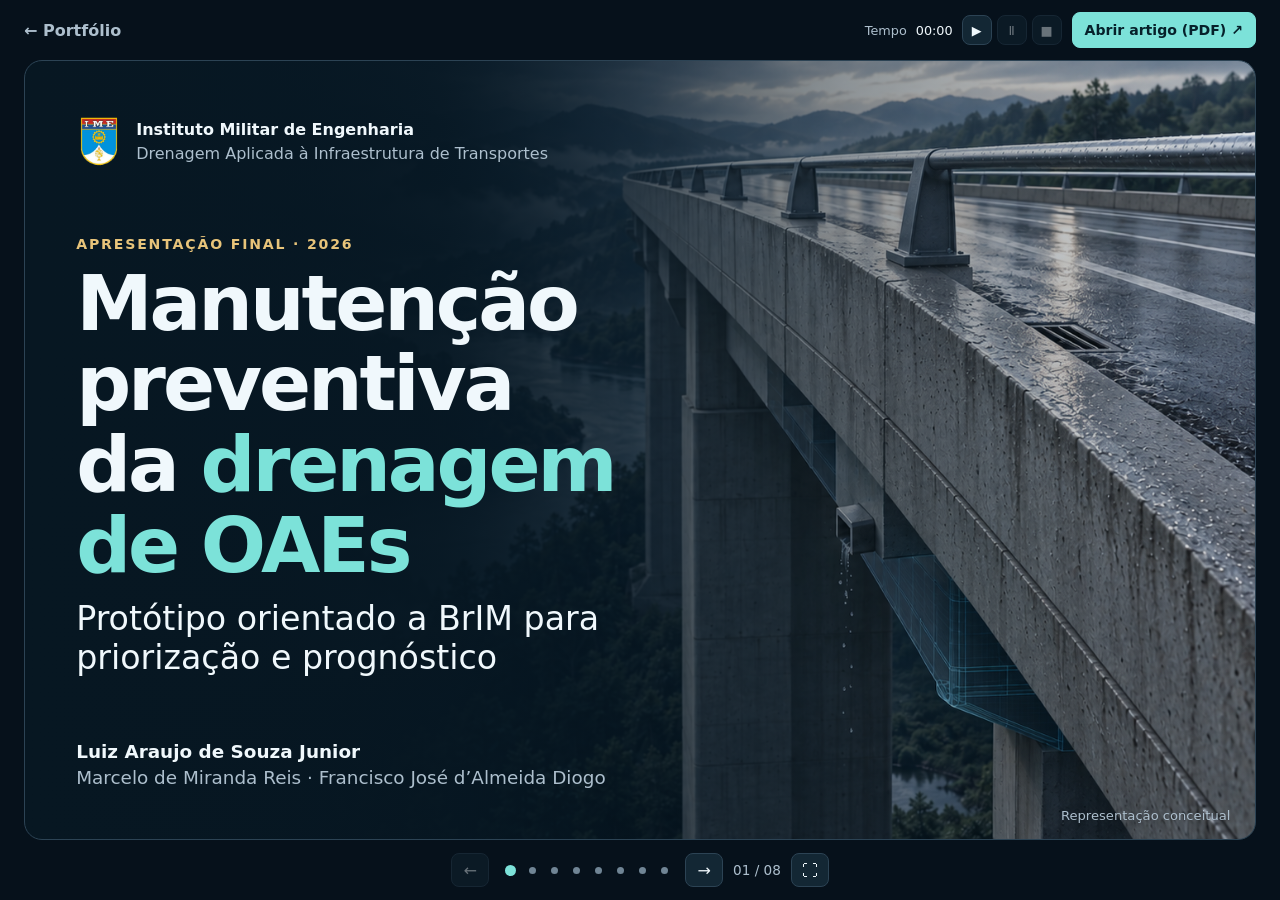
==== drenagem-infraestrutura-transportes/index.html @ 7ad6d882 "Encerrar a rede completa e animar o percurso da água" ====
<!doctype html>
<html lang="pt-BR">
<head>
  <meta charset="utf-8">
  <meta name="viewport" content="width=device-width, initial-scale=1">
  <meta name="description" content="Apresentação final do artigo sobre manutenção preventiva da drenagem de OAEs e o protótipo orientado a BrIM.">
  <meta property="og:type" content="website">
  <meta property="og:title" content="Manutenção preventiva da drenagem de OAEs | IME">
  <meta property="og:description" content="Apresentação final e acesso ao artigo entregue.">
  <meta property="og:image" content="https://apresentacoes-doutorado.pages.dev/drenagem-infraestrutura-transportes/assets-final/ponte-drenagem-conceitual.png">
  <title>Manutenção preventiva da drenagem de OAEs | IME</title>
  <link rel="stylesheet" href="final.css">
  <link rel="stylesheet" href="rede-bibliometrica.css?v=3">
  <link rel="stylesheet" href="problema.css">
  <script defer src="final.js"></script>
  <script defer src="problema.js"></script>
  <script defer src="rede-bibliometrica-dados.js"></script>
  <script defer src="rede-bibliometrica.js?v=4"></script>
  <script defer src="final-cronometro.js"></script>
</head>
<body>
  <a class="skip" href="#stage">Ir para a apresentação</a>
  <header class="bar">
    <a class="back" href="../inicio.html">← <span>Portfólio</span></a>
    <div class="timer" id="presentation-timer" role="group" aria-label="Cronômetro da apresentação">
      <span>Tempo</span><time id="timer-display">00:00</time>
      <button id="timer-play" type="button" aria-label="Iniciar ou retomar cronômetro">▶</button>
      <button id="timer-pause" type="button" aria-label="Pausar cronômetro">Ⅱ</button>
      <button id="timer-stop" type="button" aria-label="Parar e zerar cronômetro">■</button>
    </div>
    <a class="button pdf" href="artigo-entregue.pdf" target="_blank" rel="noopener">Abrir artigo (PDF) ↗</a>
  </header>

  <main id="stage" tabindex="-1" aria-label="Apresentação final de drenagem">
    <section class="slide cover" id="capa" aria-labelledby="titulo-capa">
      <div class="institution"><img src="assets-final/ime.png" alt="Brasão do IME"><div><strong>Instituto Militar de Engenharia</strong><span>Drenagem Aplicada à Infraestrutura de Transportes</span></div></div>
      <div class="cover-copy">
        <p class="eyebrow">Apresentação final · 2026</p>
        <h1 id="titulo-capa">Manutenção preventiva da <em>drenagem de OAEs</em></h1>
        <p class="subtitle">Protótipo orientado a BrIM para priorização e prognóstico</p>
      </div>
      <div class="byline"><strong>Luiz Araujo de Souza Junior</strong><span>Marcelo de Miranda Reis · Francisco José d’Almeida Diogo</span></div>
      <small class="caption cover-caption">Representação conceitual</small>
    </section>

    <section class="slide" id="revisao" aria-labelledby="titulo-revisao" hidden>
      <header class="slide-head"><p class="eyebrow">01 / Revisão bibliográfica</p><h2 id="titulo-revisao">O que a literatura estuda?</h2></header>
      <div class="literature-layout">
        <div class="literature-topics" role="group" aria-label="Destaques para a apresentação">
          <button class="literature-topic" type="button" data-theme="water" aria-pressed="false"><b>01</b><span><strong>Água e drenagem</strong><small>Captação, escoamento e retenção.</small></span></button>
          <button class="literature-topic" type="button" data-theme="maintenance" aria-pressed="false"><b>02</b><span><strong>Deterioração e manutenção</strong><small>Exposição de elementos e acompanhamento de defeitos.</small></span></button>
          <button class="literature-topic" type="button" data-theme="digital" aria-pressed="false"><b>03</b><span><strong>BIM e BrIM</strong><small>Identificação de componentes, registros e integração de dados.</small></span></button>
        </div>
        <figure class="literature-figure">
          <div class="graph-panel">
            <div class="graph-toolbar"><strong class="graph-heading">Rede de coocorrência</strong></div>
            <svg viewBox="0 0 780 332" role="group" aria-label="Rede interativa de palavras-chave do artigo"></svg>
            <div class="graph-status" aria-live="polite">40 termos · 76 ligações</div>
          </div>
          <figcaption>Tamanho dos nós indica frequência documental. O mapa tem dois grupos bibliométricos. Os três botões à esquerda destacam temas da apresentação, que podem atravessar os dois grupos.</figcaption>
        </figure>
      </div>
      <p class="caption">1.762 registros no corpus bibliométrico · 22 estudos na síntese focal dirigida</p>
    </section>

    <section class="slide problema-slide" id="problema" data-problema-etapa="1" aria-labelledby="titulo-problema" hidden>
  <header class="slide-head">
    <p class="eyebrow">02 / Problema de pesquisa</p>
    <h2 id="titulo-problema">Quando a água deixa de seguir o caminho previsto</h2>
  </header>
  <div class="problema-layout">
    <figure class="problema-figura">
      <svg class="problema-svg" viewBox="0 0 790 334" role="img" aria-labelledby="problema-svg-titulo problema-svg-desc">
        <title id="problema-svg-titulo">Percurso potencial da água na drenagem de uma ponte</title>
        <desc id="problema-svg-desc">Corte ilustrativo de um tabuleiro. Folhas obstruem uma grelha, a água se acumula e pode alcançar a junta. A exposição repetida mantém úmidos o concreto e a região do apoio.</desc>
        <defs>
          <linearGradient id="problema-fundo" x2="0" y2="1"><stop stop-color="#183341"/><stop offset="1" stop-color="#091824"/></linearGradient>
          <linearGradient id="problema-tabuleiro" x2="0" y2="1"><stop stop-color="#8796a0"/><stop offset="1" stop-color="#4b606f"/></linearGradient>
          <linearGradient id="problema-frente" x2="0" y2="1"><stop stop-color="#667b89"/><stop offset="1" stop-color="#293e4e"/></linearGradient>
          <linearGradient id="problema-agua" x2="1" y2="0"><stop stop-color="#55b6f7" stop-opacity=".18"/><stop offset=".62" stop-color="#53c5ff" stop-opacity=".78"/><stop offset="1" stop-color="#8ce8ff" stop-opacity=".4"/></linearGradient>
          <pattern id="problema-grade" width="26" height="26" patternUnits="userSpaceOnUse"><path d="M26 0H0V26" fill="none" stroke="#78bacd" stroke-opacity=".11"/></pattern>
          <pattern id="problema-concreto" width="28" height="22" patternUnits="userSpaceOnUse"><path d="m3 5 3-3 5 2 1 3-4 3-4-1zM19 15l3-3 4 2-1 4-5 1z" fill="#b6c1bf" fill-opacity=".22"/><circle cx="13" cy="18" r="1.3" fill="#d6dad5" fill-opacity=".25"/></pattern>
          <marker id="problema-seta" markerWidth="8" markerHeight="8" refX="7" refY="4" orient="auto"><path d="M0 0l8 4-8 4z" fill="#8ce8ff"/></marker>
          <filter id="problema-brilho"><feGaussianBlur stdDeviation="3"/></filter>
        </defs>
        <rect width="790" height="334" rx="12" fill="url(#problema-fundo)"/>
        <rect width="790" height="334" rx="12" fill="url(#problema-grade)"/>
        <g class="problema-chuva" fill="none" stroke="#77caff" stroke-width="2" stroke-linecap="round" opacity=".68">
          <path d="m119 34-10 19m50-33-12 23m54-10-11 22m51-31-11 24m54-14-12 22m48-35-11 22m49-3-12 23m55-34-11 24m54-18-12 22m57-29-12 23m55-15-12 24m56-27-12 23m56-17-11 22m55-28-12 23"/>
          <path d="m150 67-9 18m61-21-9 18m67-19-10 20m61-14-11 22m62-29-10 20m66-20-10 19m66-17-11 21m66-18-10 18m68-28-10 20m69-15-10 20m65-15-10 20" opacity=".56"/>
        </g>
        <path d="M517 240h101l18 18H499z" fill="#718391"/>
        <path d="M499 258h137v76H499z" fill="url(#problema-frente)"/>
        <path d="M499 258h137v76H499z" fill="url(#problema-concreto)"/>
        <path d="M541 224h66v20h-66z" fill="#152734" stroke="#788d9b" stroke-width="2"/>
        <path d="M548 229h52m-52 7h52" stroke="#678797" stroke-width="2"/>
        <path d="m44 152 109-66h555l-72 66z" fill="url(#problema-tabuleiro)" stroke="#8fa2ad" stroke-width="2"/>
        <path d="M44 152h592v65H44z" fill="url(#problema-frente)" stroke="#7d929f" stroke-width="2"/>
        <path d="M44 152h592v65H44z" fill="url(#problema-concreto)"/>
        <path d="m636 152 72-66v65l-72 66z" fill="#405866" stroke="#7d929f" stroke-width="2"/>
        <path d="m76 132 34-19h555l-22 19z" fill="#314d60" opacity=".9"/>
        <path d="m89 145 40-24h522" fill="none" stroke="#c4d6df" stroke-opacity=".7" stroke-width="1.5"/>
        <path d="m162 101 28-15m64 15 28-15m67 15 28-15m63 15 28-15m66 15 28-15" fill="none" stroke="#dbdfd5" stroke-width="2" opacity=".5"/>
        <path d="m617 85-81 67v65" fill="none" stroke="#162a36" stroke-width="10"/>
        <path d="m617 85-81 67v65" fill="none" stroke="#8da3af" stroke-width="1.4" stroke-dasharray="4 5"/>
        <path d="m414 116 72 0-21 25h-72z" fill="#172d3a" stroke="#b8c5c9" stroke-width="1.8"/>
        <path d="m405 138 17-20m-7 20 17-20m-7 20 17-20m-7 20 17-20m-7 20 17-20m-7 20 17-20m-7 20 17-20" fill="none" stroke="#99a9ad" stroke-width="2.2"/>
        <path d="M426 152v45q0 12 12 12h22" fill="none" stroke="#253744" stroke-width="14" opacity=".66"/>
        <path d="M426 152v45q0 12 12 12h22" fill="none" stroke="#8ea0a8" stroke-width="1.4" opacity=".7"/>
        <g class="problema-folhas">
          <path d="M412 119q1-9 14-9 1 12-11 14l-4 4m37-10q-10-9 3-16 11 4 6 14l4 3m-22 12q-8-6-13 2 3 8 13 3l5 1m19-12q10-6 17 0-4 11-15 6l-4 1" fill="#cc9c55" stroke="#f4c579" stroke-width="1.15" stroke-linecap="round"/>
          <path d="m420 126 10-4m30 10 10 1m-26-4 3-8" stroke="#b47e4d" stroke-width="3" stroke-linecap="round"/>
          <path d="M400 116q-20-11-40-14" fill="none" stroke="#f2cc84" stroke-width="1.5"/>
          <text x="353" y="99" fill="#ffdb98" text-anchor="end" font-size="13" font-weight="700">Folhas e detritos</text>
        </g>
        <g class="problema-acumulo">
          <path d="M220 130q42-12 95-10 56 2 92-4 40-6 79 0t68 5l-21 23q-42 3-100 2t-105-1q-78-1-108-15z" fill="url(#problema-agua)" stroke="#6dd9ff" stroke-width="1.4"/>
          <path d="M451 133q-34 11-103 2m131-7q31 1 64 7m-6 15v33" class="problema-fluxo" fill="none" stroke="#8ce8ff" stroke-width="2.6" stroke-linecap="round" stroke-dasharray="10 6" marker-end="url(#problema-seta)"/>
          <path d="M315 143v30H215" fill="none" stroke="#8ce8ff" stroke-width="1.4"/>
          <text x="208" y="177" fill="#bcf3ff" text-anchor="end" font-size="13" font-weight="700">Água no tabuleiro</text>
          <path d="M580 111l25 17h58" fill="none" stroke="#8ce8ff" stroke-width="1.4"/>
          <text x="668" y="132" fill="#bcf3ff" font-size="13" font-weight="700">Junta</text>
        </g>
        <g class="problema-umidade">
          <path d="M536 178q-14 33-1 62 7 13-4 52h93q-23-23-17-45 6-16-5-32-7-17 4-25z" fill="#5dbbfa" opacity=".2" filter="url(#problema-brilho)"/>
          <path d="M537 183q-8 22 8 45m-8-45q12 23 38 37m4 24q-7 21 5 43m17-55q13 17 4 37" fill="none" stroke="#66c7fd" stroke-width="2.2" stroke-linecap="round" stroke-dasharray="5 4" class="problema-fluxo"/>
          <path d="M548 246l10 6-4 9-12 1-4-8zm39 9 12 2 2 7-11 7-7-4zm-29 20 9 3 2 6-6 5-10-4zm42 8 12 3 2 7-6 5-10-4z" fill="#aabdbf" opacity=".72"/>
          <path d="M602 250h42l22 22h74" fill="none" stroke="#8ce8ff" stroke-width="1.4"/>
          <text x="664" y="289" fill="#bcf3ff" font-size="13" font-weight="700">Umidade no apoio</text>
          <text x="664" y="306" fill="#a8bfce" font-size="11">Concreto em detalhe</text>
        </g>
      </svg>
      <figcaption>Esquema conceitual do percurso da água. A deterioração depende das condições de exposição e do elemento.</figcaption>
    </figure>
    <div class="problema-painel" aria-label="Etapas do fenômeno">
      <button type="button" class="problema-passo" data-problema-passo="1" aria-pressed="true"><span>01</span><strong>Dreno obstruído</strong><small>Folhas e detritos reduzem a captação.</small></button>
      <button type="button" class="problema-passo" data-problema-passo="2" aria-pressed="false"><span>02</span><strong>Água no tabuleiro</strong><small>O acúmulo pode mudar o escoamento e alcançar a junta.</small></button>
      <button type="button" class="problema-passo" data-problema-passo="3" aria-pressed="false"><span>03</span><strong>Exposição repetida</strong><small>A umidade pode alcançar o concreto e a região do apoio.</small></button>
    </div>
  </div>
  <p class="problema-pergunta">Como reunir evidências de chuva, condição e consequência para agir preventivamente?</p>
</section>

    <section class="slide" id="base-real" aria-labelledby="titulo-base" hidden>
      <header class="slide-head"><p class="eyebrow">03 / Aplicação brasileira</p><h2 id="titulo-base">Exposição à chuva no Espírito Santo</h2></header>
      <div class="metrics">
        <div><strong>145</strong><span>OAEs no cadastro DNIT/GEOBASES</span></div>
        <div><strong>33</strong><span>estações com séries diárias de 2014 a 2025</span></div>
        <div><strong>5</strong><span>obras na consulta documental do piloto</span></div>
      </div>
      <div class="focus"><strong>O cadastro sustenta o índice relativo de exposição.</strong><br>Nas cinco obras do piloto, a documentação consultada forneceu históricos insuficientes por dispositivo para avaliar o prognóstico em campo.</div>
      <small class="caption">Artigo entregue · Seções 4 e 5 · Séries do acervo HidroWeb/ANA</small>
    </section>

    <section class="slide" id="brim" aria-labelledby="titulo-brim" hidden>
      <header class="slide-head"><p class="eyebrow">04 / Modelo informacional</p><h2 id="titulo-brim">O histórico acompanha cada dispositivo</h2></header>
      <div class="split figure-wide">
        <div class="logic">
          <p><b>E</b> Exposição relativa à chuva</p><p><b>C</b> Deficiência funcional observada</p><p><b>K</b> Consequência potencial</p><p><b>U</b> Qualidade e incerteza da evidência</p>
          <p class="note">E combina três escores obtidos com pesos iguais, entropia de Shannon e análise de componentes principais.</p>
        </div>
        <figure class="figure"><a href="assets-final/modelo.webp" target="_blank" rel="noopener"><img src="assets-final/modelo.webp" alt="Estrutura BrIM que relaciona exposição, condição e consequência a cada dispositivo e ao seu histórico"></a><figcaption>Figura 1 do artigo · Estrutura informacional e encaminhamentos.</figcaption></figure>
      </div>
    </section>

    <section class="slide" id="priorizacao" aria-labelledby="titulo-pareto" hidden>
      <header class="slide-head"><p class="eyebrow">05 / Exercício na ponte de demonstração</p><h2 id="titulo-pareto">Da inspeção à prioridade de manutenção</h2></header>
      <div class="split figure-wide">
        <div>
          <table><caption>Frentes de Pareto · mesma exposição E = 70</caption><thead><tr><th>Dispositivo</th><th>C</th><th>K</th><th>Frente</th></tr></thead><tbody><tr><th scope="row">D02</th><td>2</td><td>3</td><td class="accent">F1</td></tr><tr><th scope="row">D03</th><td>1</td><td>2</td><td>F2</td></tr><tr><th scope="row">D01</th><td>0</td><td>1</td><td>F3</td></tr></tbody></table>
          <p class="note">O D02 ocupa a primeira frente por reunir maior deficiência e maior consequência neste cenário.</p>
          <a class="button" href="https://drenagem-oae.luizaraujoengkil.chatgpt.site/#risk" target="_blank" rel="noopener">Abrir priorização no protótipo ↗</a>
        </div>
        <figure class="figure"><a href="assets-final/planta.webp" target="_blank" rel="noopener"><img src="assets-final/planta.webp" alt="Planta da ponte de demonstração com posição dos drenos, caimento e pontos de retenção"></a><figcaption>Quadro 2 e Figura B4 do artigo · Exercício demonstrativo.</figcaption></figure>
      </div>
    </section>

    <section class="slide" id="prognostico" aria-labelledby="titulo-prognostico" hidden>
      <header class="slide-head"><p class="eyebrow">06 / Exercício de prognóstico</p><h2 id="titulo-prognostico">Quando a curva cruza o limiar de alerta?</h2></header>
      <div class="split figure-wide">
        <div>
          <p class="big-number">27,2%</p><p class="lead">Probabilidade estimada de perda de função nos 90 dias seguintes, dado que o D02 estava funcional no dia 60.</p>
          <p class="note">Kaplan–Meier · 24 acompanhamentos simulados, com 11 perdas e 13 censuras à direita. O limiar ilustrativo de 25% foi cruzado após 84 dias da referência.</p>
          <a class="button" href="https://drenagem-oae.luizaraujoengkil.chatgpt.site/#survival" target="_blank" rel="noopener">Abrir prognóstico no protótipo ↗</a>
        </div>
        <figure class="figure"><a href="assets-final/prognostico.webp" target="_blank" rel="noopener"><img src="assets-final/prognostico.webp" alt="Curva de probabilidade de perda de função de D02 com o marco e a faixa de alerta"></a><figcaption>Figura B6 do artigo · Curva e faixa de alerta no exercício simulado.</figcaption></figure>
      </div>
    </section>

    <section class="slide close" id="contribuicao" aria-labelledby="titulo-final" hidden>
      <header class="slide-head"><p class="eyebrow">07 / Contribuição e próximos dados</p><h2 id="titulo-final">Um histórico rastreável para a manutenção preventiva</h2></header>
      <div class="steps">
        <div><b>01</b><h3>Registrar</h3><p>Vincular inspeções, evidências e intervenções ao dispositivo.</p></div>
        <div><b>02</b><h3>Priorizar</h3><p>Documentar as frentes de manutenção e a origem de cada evidência.</p></div>
        <div><b>03</b><h3>Acompanhar</h3><p>Atualizar estimativas e compará-las com novos registros de campo.</p></div>
      </div>
      <p class="note">A exportação JSON preserva os vínculos e prepara a integração com sistemas de gestão, BrIM e gêmeos digitais.</p>
      <div class="actions"><a class="button pdf" href="artigo-entregue.pdf" target="_blank" rel="noopener">Ler artigo entregue (PDF) ↗</a><a class="button" href="https://drenagem-oae.luizaraujoengkil.chatgpt.site/" target="_blank" rel="noopener">Abrir protótipo ↗</a></div>
    </section>
  </main>

  <nav class="controls" aria-label="Controles da apresentação">
    <button type="button" id="previous" aria-label="Slide anterior">←</button>
    <div class="markers" id="markers" role="group" aria-label="Escolher slide"></div>
    <button type="button" id="next" aria-label="Próximo slide">→</button>
    <span id="counter" aria-live="polite">01 / 08</span>
    <button type="button" id="fullscreen" aria-label="Tela cheia" title="Tela cheia (F)">⛶</button>
  </nav>
</body>
</html>
---- drenagem-infraestrutura-transportes/final.css ----
:root {
  color-scheme: dark;
  --body: #06111b;
  --stage: #0b1a25;
  --ink: #f0f8fc;
  --muted: #adbfcd;
  --accent: #7ce2d9;
  --gold: #e8c47a;
  --edge: #2c4354;
  font-family: "Segoe UI", system-ui, sans-serif;
}
*, *::before, *::after { box-sizing: border-box; }
[hidden] { display: none !important; }
body {
  margin: 0 auto; padding: 0 24px;
  display: flex; flex-direction: column; min-height: 100svh; max-width: 1740px;
  background: var(--body); color: var(--ink);
}
button, a { touch-action: manipulation; }
a { color: inherit; }
button { font: inherit; color: inherit; }
:focus-visible { outline: 2px solid var(--gold); outline-offset: 4px; }
.skip { position: absolute; left: 12px; top: 12px; z-index: 5; transform: translateY(-180%); }
.skip:focus { transform: none; padding: 8px; background: var(--body); }
.bar, .controls { display: flex; align-items: center; gap: 10px; min-height: 60px; }
.bar { justify-content: flex-end; }
.back { margin-right: auto; text-decoration: none; color: var(--muted); font-weight: 600; }
.timer { display: flex; align-items: center; gap: 5px; font-size: .8rem; color: var(--muted); }
.timer time, #counter { font-variant-numeric: tabular-nums; }
.timer time { color: var(--ink); min-width: 2.8rem; text-align: center; }
button, .button {
  border: 1px solid var(--edge); border-radius: 8px; cursor: pointer;
  background: #132734; color: var(--ink);
}
button:hover, .button:hover { border-color: var(--accent); }
button:disabled { opacity: .42; cursor: default; }
.timer button { min-width: 30px; min-height: 30px; }
.button { display: inline-flex; align-items: center; min-height: 36px; padding: 7px 12px; text-decoration: none; font-size: .88rem; font-weight: 650; }
.pdf { background: var(--accent); color: #06212b; border-color: var(--accent); }
.pdf:hover { background: #a3f0e8; }
#stage { display: flex; flex: 1; align-items: stretch; }
.slide {
  width: 100%; display: flex; flex-direction: column; justify-content: center; gap: clamp(12px, 2.1vh, 26px);
  border: 1px solid var(--edge); border-radius: 18px;
  padding: clamp(22px, 4vw, 64px); overflow: hidden;
  background: radial-gradient(ellipse at top right, #112c3a, var(--stage) 62%);
}
.slide h1, .slide h2, .slide h3, .slide p, .figure, .counts, .counts dd { margin: 0; }
.slide h1, .slide h2 { letter-spacing: -.04em; line-height: 1.05; text-wrap: balance; }
.slide h1 { font-size: clamp(2.55rem, 6vw, 6.25rem); max-width: 12ch; }
.slide h2 { font-size: clamp(1.95rem, 4vw, 4.1rem); }
.slide h3 { font-size: clamp(1.18rem, 2.05vw, 2rem); }
.slide em { color: var(--accent); font-style: normal; }
.slide p { line-height: 1.45; }
.slide .eyebrow { color: var(--gold); font-weight: 750; font-size: clamp(.72rem, 1.1vw, .98rem); letter-spacing: .13em; text-transform: uppercase; margin-bottom: 9px; }
.cover {
  min-height: 610px; position: relative; justify-content: space-between;
  background-image: linear-gradient(90deg, #071722 0%, #071722e8 34%, #07172270 67%, #07172219), url("assets-final/ponte-drenagem-conceitual.png");
  background-position: center, center right; background-size: cover;
}
.institution { display: flex; gap: 14px; align-items: center; }
.institution img { width: 46px; height: 59px; object-fit: contain; }
.institution span, .byline span { display: block; margin-top: 5px; color: var(--muted); }
.cover .subtitle { margin-top: 14px; font-size: clamp(1.28rem, 2.6vw, 2.55rem); max-width: 29ch; line-height: 1.16; }
.cover-caption { align-self: flex-end; position: absolute; right: 2%; bottom: 2%; }
.byline { font-size: clamp(.9rem, 1.5vw, 1.15rem); }
.steps, .metrics { display: grid; grid-template-columns: repeat(3, minmax(0, 1fr)); gap: clamp(12px, 3vw, 45px); }
.steps > div, .metrics > div { border-top: 1px solid var(--edge); padding-top: 16px; }
.steps b, .metrics strong { color: var(--accent); font-size: clamp(2.25rem, 4.8vw, 5rem); line-height: 1.05; }
.steps h3 { margin: 8px 0; }
.steps p, .metrics span { color: var(--muted); font-size: clamp(.97rem, 1.7vw, 1.55rem); }
.metrics span { display: block; margin-top: 8px; max-width: 25ch; }
.focus { padding: 12px 0 12px clamp(14px, 2vw, 25px); border-left: 3px solid var(--accent); font-size: clamp(1.04rem, 2.05vw, 2rem); line-height: 1.42; }
.focus strong { color: var(--accent); }
.caption, figcaption, .note { color: var(--muted); }
.caption, figcaption { font-size: .82rem; }
.split { display: grid; align-items: center; gap: clamp(20px, 4vw, 60px); grid-template-columns: 1fr 1fr; }
.figure-wide { grid-template-columns: .82fr 1.18fr; }
.figure a { display: grid; justify-items: center; background: #f7f8fa; overflow: hidden; border-radius: 8px; }
.figure img { display: block; max-width: 100%; height: clamp(220px, 42vh, 510px); object-fit: contain; }
.figure figcaption { margin-top: 8px; }
.counts > div { display: grid; grid-template-columns: minmax(4ch, 26%) 1fr; gap: 12px; align-items: baseline; padding: 8px 0; border-bottom: 1px solid var(--edge); }
.counts dt { color: var(--accent); font-size: clamp(1.35rem, 2.8vw, 2.7rem); font-weight: 750; }
.counts dd { font-size: clamp(.95rem, 1.6vw, 1.35rem); }
.slide .note { margin-top: 14px; font-size: clamp(.86rem, 1.35vw, 1.22rem); }
.logic p + p { margin-top: 8px; }
.logic p { font-size: clamp(.95rem, 1.55vw, 1.5rem); }
.logic b { display: inline-block; min-width: 2.1em; color: var(--accent); }
table { border-collapse: collapse; width: 100%; text-align: left; }
table caption { color: var(--muted); text-align: left; margin-bottom: 8px; }
th, td { padding: 9px 7px; border-bottom: 1px solid var(--edge); }
.accent, .slide .big-number { color: var(--accent); font-weight: 750; }
.slide .big-number { font-size: clamp(3.25rem, 6.7vw, 7rem); line-height: 1; margin-bottom: 10px; }
.slide .lead { font-size: clamp(1.02rem, 1.85vw, 1.8rem); }
.split .button { margin-top: 14px; }
.actions { display: flex; gap: 10px; flex-wrap: wrap; }
.controls { justify-content: center; }
.controls button { min-width: 38px; min-height: 34px; }
.markers { display: flex; align-items: center; }
.markers button { min-width: 0; width: 22px; min-height: 28px; border: 0; background: none; display: grid; place-items: center; }
.markers button::before { content: ""; width: 7px; height: 7px; border-radius: 50%; background: #708595; }
.markers button[aria-current="step"]::before { background: var(--accent); width: 11px; height: 11px; }
#counter { color: var(--muted); white-space: nowrap; font-size: .85rem; }
@media (min-width: 761px) {
  .slide:not(.cover) { min-height: min(670px, calc(100svh - 120px)); }
  .cover { min-height: min(650px, calc(100svh - 120px)); }
}
@media (max-width: 760px) {
  body { padding: 0 10px; }
  .bar { position: sticky; top: 0; z-index: 2; background: var(--body); min-height: 54px; }
  .slide { min-height: calc(100svh - 109px); border-radius: 12px; }
  .split { grid-template-columns: 1fr; }
  .figure img { width: 100%; height: auto; max-height: 310px; }
  .controls { position: sticky; bottom: 0; background: var(--body); min-height: 55px; }
  .cover { background-position: center, 60% center; }
  .cover-caption { position: static; }
}
@media (max-width: 440px) {
  .timer > span, .back span { display: none; }
  .bar { gap: 6px; }
  .steps { grid-template-columns: 1fr; gap: 8px; }
  .steps > div { padding-top: 8px; }
  .steps b { float: left; margin-right: 12px; font-size: 1.35rem; min-width: 1.35em; }
  .steps h3 { margin: 0 0 5px; }
  .metrics { gap: 8px; }
  .metrics span { font-size: .82rem; }
  .metrics strong { font-size: 2.1rem; }
  .controls { gap: 4px; }
  .controls button { min-width: 31px; }
  .markers button { min-width: 0; width: 18px; }
}
@media print {
  @page { size: landscape; margin: 0; }
  body { padding: 0; color: black; background: white; display: block; }
  .bar, .controls, .skip { display: none; }
  #stage { display: block; }
  .slide, .slide[hidden] { display: flex !important; min-height: 190mm !important; break-after: page; border: 0; border-radius: 0; color: var(--ink); print-color-adjust: exact; -webkit-print-color-adjust: exact; }
  .slide:last-child { break-after: auto; }
}
---- drenagem-infraestrutura-transportes/rede-bibliometrica.css ----
.literature-layout {
  display: grid;
  grid-template-columns: minmax(230px, .72fr) minmax(0, 1.55fr);
  align-items: center;
  gap: clamp(18px, 3vw, 42px);
}
.literature-topics { display: grid; gap: 10px; }
.literature-topic {
  display: grid;
  grid-template-columns: 2.2em 1fr;
  gap: 8px;
  padding: 13px 12px;
  width: 100%;
  text-align: left;
  border-color: transparent;
  background: transparent;
}
.literature-topic:hover, .literature-topic[aria-pressed="true"] {
  background: #16303e;
  border-color: #426477;
}
.literature-topic b { color: var(--topic-color); font-size: .88rem; }
.literature-topic strong { display: block; font-size: clamp(1.06rem, 1.65vw, 1.45rem); }
.literature-topic small { display: block; margin-top: 4px; color: var(--muted); font-size: .88rem; }
.literature-topic[data-theme="water"] { --topic-color: #73e2f8; }
.literature-topic[data-theme="maintenance"] { --topic-color: #f5c681; }
.literature-topic[data-theme="digital"] { --topic-color: #c3afff; }
.literature-figure { min-width: 0; margin: 0; }
.graph-panel {
  overflow: hidden;
  border: 1px solid #395566;
  border-radius: 17px;
  background: radial-gradient(ellipse at center, #142c42, #081923 74%);
}
.graph-toolbar { display: flex; flex-wrap: wrap; align-items: center; gap: 8px; padding: 11px 13px 0; }
.graph-heading { margin-right: auto; font-size: .83rem; color: var(--accent); font-weight: 750; }
.graph-panel svg { display: block; width: 100%; height: auto; }
.graph-edge { stroke: #86b4d2; opacity: .23; transition: opacity .55s, stroke .55s; }
.graph-edge.is-dim { opacity: .075; }
.graph-edge.is-lit { stroke: #b8ddeb; opacity: .62; }
.graph-node { cursor: pointer; transition: opacity .4s; transform-box: fill-box; transform-origin: center; }
.graph-node.is-dim { opacity: .23; }
.graph-node.is-topic .halo { stroke: #fff2cb; stroke-width: 1.5px; opacity: .48; }
.graph-node .halo { opacity: .18; }
.graph-node:hover .halo, .graph-node:focus-visible .halo, .graph-node[aria-pressed="true"] .halo { opacity: .66; }
.graph-labels text {
  fill: #f0f7ff;
  font-size: 14px;
  font-weight: 650;
  paint-order: stroke;
  stroke: #081923;
  stroke-width: 4px;
  stroke-linejoin: round;
  pointer-events: none;
}

.graph-status {
  padding: 8px 13px 10px;
  min-height: 2.8em;
  color: #d4e6f2;
  font-size: .85rem;
  border-top: 1px solid #395566;
}
.literature-figure figcaption { margin-top: 7px; }
@media (max-width: 760px) { .literature-layout { grid-template-columns: 1fr; } }
@media (prefers-reduced-motion: reduce) { .graph-edge, .graph-node { transition: none; } }
---- drenagem-infraestrutura-transportes/problema.css ----
#problema.problema-slide {
  gap: clamp(12px, 2.4vh, 23px);
  padding-block: clamp(23px, 4.1vh, 49px);
}
.problema-slide h2 { font-size: clamp(1.9rem, 3.7vw, 3.9rem); }
.problema-layout { display: grid; grid-template-columns: minmax(0, 1.68fr) minmax(0, 1fr); gap: clamp(12px, 2.4vw, 34px); align-items: center; }
.problema-figura { margin: 0; min-width: 0; }
.problema-svg { display: block; width: 100%; max-height: 41vh; border: 1px solid var(--edge); border-radius: 12px; }
.problema-figura figcaption { margin-top: 8px; line-height: 1.35; }
.problema-painel { display: grid; gap: 8px; }
.problema-passo {
  display: grid; grid-template-columns: 2.15rem minmax(0, 1fr); gap: 2px 5px;
  align-items: baseline; padding: 10px 11px; text-align: left;
}
.problema-passo span { color: var(--accent); font: 700 .85rem ui-monospace, monospace; }
.problema-passo strong { font-size: clamp(.92rem, 1.35vw, 1.2rem); }
.problema-passo small { grid-column: 2; color: var(--muted); font-size: clamp(.75rem, 1.08vw, .97rem); line-height: 1.3; }
.problema-passo[aria-pressed="true"] { border-color: var(--accent); background: #10333e; }
.problema-slide .problema-pergunta {
  border-left: 3px solid var(--accent); padding-left: 13px;
  font-weight: 650; font-size: clamp(1rem, 1.9vw, 1.75rem);
}
.problema-slide[data-problema-etapa="3"] .problema-pergunta { color: var(--accent); }
.problema-acumulo, .problema-umidade { opacity: 0; transition: opacity 530ms ease; }
[data-problema-etapa="2"] .problema-acumulo, [data-problema-etapa="3"] .problema-acumulo, [data-problema-etapa="3"] .problema-umidade { opacity: 1; }
[data-problema-playing="true"] .problema-chuva { animation: problema-chuva 1.1s linear infinite; }
[data-problema-playing="true"] .problema-fluxo { animation: problema-fluxo 1.2s linear infinite; }
@keyframes problema-chuva { from { transform: translateY(-7px); } to { transform: translateY(9px); } }
@keyframes problema-fluxo { to { stroke-dashoffset: -32; } }
@media (max-width: 760px) {
  .problema-layout { grid-template-columns: 1fr; }
  .problema-svg { max-height: none; }
}
@media (prefers-reduced-motion: reduce) {
  .problema-slide * { animation: none !important; transition: none !important; }
}
@media print {
  .problema-acumulo, .problema-umidade { opacity: 1; }
}
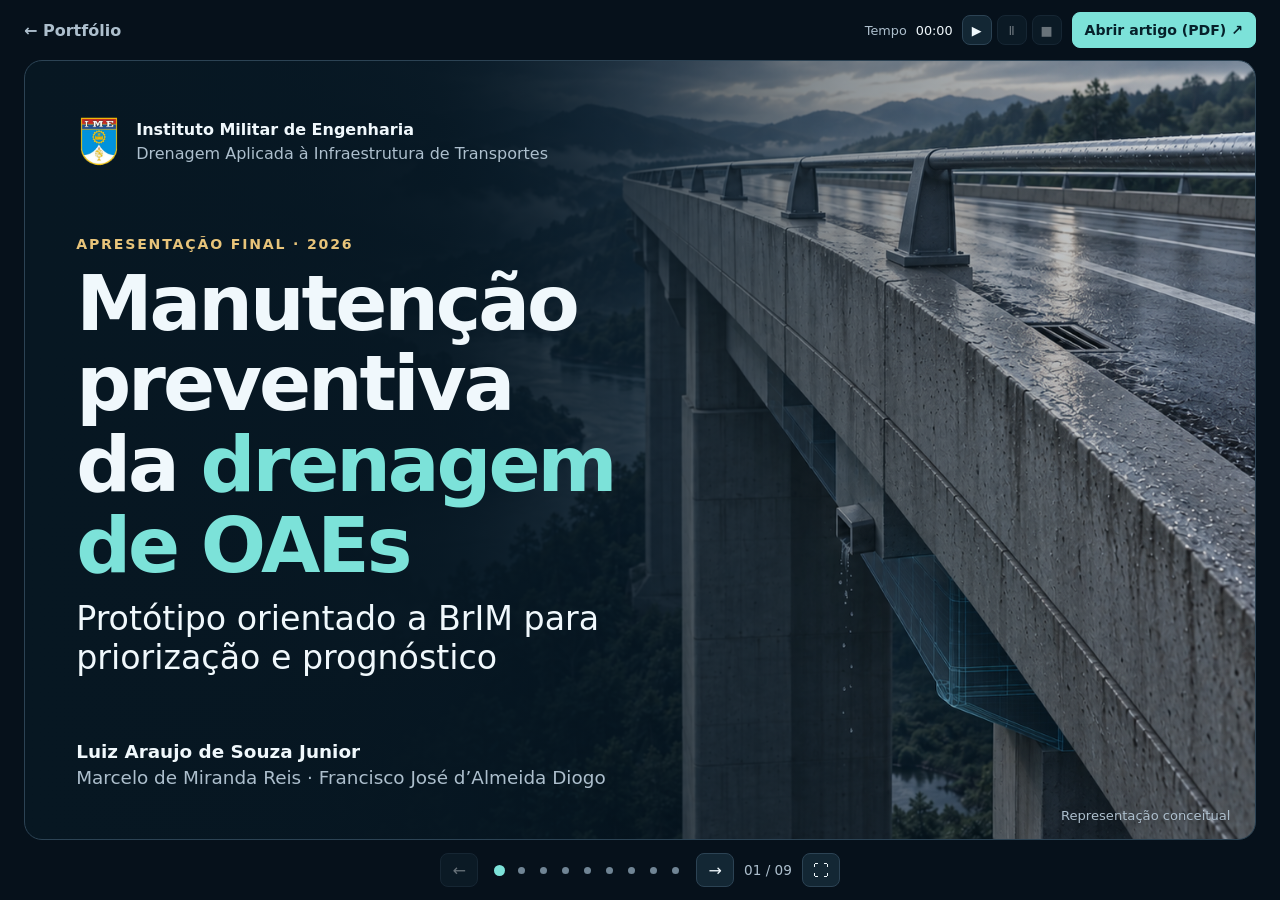
==== commit 5dcfd86b: "Apresentar métodos de investigação em três etapas" ====
--- a/drenagem-infraestrutura-transportes/index.html
+++ b/drenagem-infraestrutura-transportes/index.html
@@ -31,6 +31,90 @@
     <a class="button pdf" href="artigo-entregue.pdf" target="_blank" rel="noopener">Abrir artigo (PDF) ↗</a>
   </header>
 
+  <svg class="ponte-definicoes" width="0" height="0" aria-hidden="true" focusable="false">
+    <defs>
+          <linearGradient id="problema-fundo" x2="0" y2="1"><stop stop-color="#233d4c"/><stop offset=".62" stop-color="#112732"/><stop offset="1" stop-color="#0a1822"/></linearGradient>
+          <linearGradient id="problema-pista" x2="0" y2="1"><stop stop-color="#50585e"/><stop offset="1" stop-color="#2d3439"/></linearGradient>
+          <linearGradient id="problema-faixa" x2="0" y2="1"><stop stop-color="#777c77"/><stop offset="1" stop-color="#565c57"/></linearGradient>
+          <linearGradient id="problema-concreto-face" x2="0" y2="1"><stop stop-color="#859090"/><stop offset=".19" stop-color="#707b7c"/><stop offset="1" stop-color="#354550"/></linearGradient>
+          <linearGradient id="problema-pilar" x2="1" y2="0"><stop stop-color="#626d70"/><stop offset=".6" stop-color="#8b9190"/><stop offset="1" stop-color="#677378"/></linearGradient>
+          <linearGradient id="problema-tubo" x2="1" y2="0"><stop stop-color="#243843"/><stop offset=".5" stop-color="#a3abad"/><stop offset="1" stop-color="#44545a"/></linearGradient>
+          <linearGradient id="problema-agua" x2="1" y2="0"><stop stop-color="#3996c7" stop-opacity=".22"/><stop offset=".54" stop-color="#39b8e7" stop-opacity=".65"/><stop offset="1" stop-color="#a0e9ff" stop-opacity=".32"/></linearGradient>
+          <pattern id="problema-asfalto" width="21" height="18" patternUnits="userSpaceOnUse">
+            <path d="M2 3h2m7 0h1m5 4h2M3 13h1m8-4h2m1 7h3M7 16h2" stroke="#bac6c9" stroke-opacity=".23" stroke-width=".8"/>
+            <path d="M3 6h1m14 6h3M7 11h2m4 5h1" stroke="#000" stroke-opacity=".32" stroke-width=".8"/>
+          </pattern>
+          <pattern id="problema-concreto" width="35" height="27" patternUnits="userSpaceOnUse">
+            <path d="m2 7 4-2 4 2 1 2-5 2-3-1zM22 18l3-3 5 2-1 4-5 1z" fill="#ced2c8" fill-opacity=".12"/>
+            <path d="M12 25h11M6 18h2m20-11h2m-14 5h2" stroke="#0b1b21" stroke-opacity=".3"/>
+          </pattern>
+          <marker id="problema-seta" markerWidth="7" markerHeight="7" refX="6" refY="3.5" orient="auto"><path d="M0 0l7 3.5-7 3.5z" fill="#a1ebff"/></marker>
+          <filter id="problema-brilho" x="-.2" y="-.2" width="1.4" height="1.4"><feGaussianBlur stdDeviation="4"/></filter>
+          <filter id="problema-sombra" x="-.15" y="-.4" width="1.3" height="1.8"><feGaussianBlur stdDeviation="5"/></filter>
+        <g id="problema-ponte-base">
+          <rect width="790" height="366" rx="12" fill="url(#problema-fundo)"/>
+          <path d="M0 103 75 80 127 95l75-48 54 31 71-43 104 62 109-34 101 37 99-42 50 15v110H0z" fill="#48626a" opacity=".31"/>
+          <path d="M0 144 93 103l121 32 103-28 87 26 122-36 99 26 121-35 44 16v87H0z" fill="#1a343c" opacity=".83"/>
+          <path d="M29 273q144 27 296 6l355-41q-13 40-84 55-279 55-556 21z" fill="#070f16" opacity=".56" filter="url(#problema-sombra)"/>
+
+          <!-- Travessa, pilar e aparelho de apoio sob a junta. -->
+          <path d="m449 294 36-20h102l-34 20z" fill="#8d9693" stroke="#546267"/>
+          <path d="M449 294h104v72H449z" fill="url(#problema-pilar)"/>
+          <path d="m553 294 34-20v92h-34z" fill="#485760"/>
+          <path d="M449 294h104v72H449z" fill="url(#problema-concreto)"/>
+          <path d="M475 296v70m55-69v69" stroke="#263840" stroke-opacity=".33"/>
+          <path d="m417 278 53-31h128l-49 31z" fill="#9ca19c" stroke="#67777b"/>
+          <path d="M417 278h132v22H417z" fill="url(#problema-concreto-face)" stroke="#718083"/>
+          <path d="m549 278 49-31v23l-49 30z" fill="#53646a"/>
+          <path d="M417 279h132v20H417z" fill="url(#problema-concreto)"/>
+          <path d="m473 257 27-13h60l-27 13z" fill="#6f7c7c" stroke="#293942"/>
+          <path d="M473 257h60v15h-60z" fill="#18262c" stroke="#4c5d62"/>
+          <path d="m533 257 27-13v14l-27 14z" fill="#223239"/>
+          <path d="M479 260h48m-48 4h48m-48 4h48" stroke="#56666b" stroke-width="1.15"/>
+
+          <!-- Tubo vertical visível abaixo do bordo drenante. -->
+          <path d="M364 216h18v58q-9 8-18 0z" fill="url(#problema-tubo)" stroke="#18272e" stroke-width="1.4"/>
+          <path d="M364 254q9 3 18 0m-18 6q9 3 18 0" fill="none" stroke="#232d30" stroke-width="1.3"/>
+          <ellipse cx="373" cy="274" rx="9" ry="4" fill="#111e24" stroke="#a7adac" stroke-width="1.35"/>
+
+          <!-- Mesa do tabuleiro, longarinas e pista. -->
+          <path d="m74 216 588-1v29H74z" fill="url(#problema-concreto-face)" stroke="#74858a"/>
+          <path d="M74 216h588v29H74z" fill="url(#problema-concreto)"/>
+          <path d="M99 245h539l-17 17H116z" fill="#34444a" stroke="#667476"/>
+          <path d="M116 252h505" stroke="#a9b0ac" stroke-opacity=".47" stroke-width="1.3"/>
+          <path d="m662 215 87-96v29l-87 96z" fill="#46575e" stroke="#74858a"/>
+          <path d="m74 215 119-96h556l-87 96z" fill="url(#problema-pista)" stroke="#8a9594" stroke-width="1.6"/>
+          <path d="m74 215 119-96h556l-87 96z" fill="url(#problema-asfalto)"/>
+          <path d="m150 154 43-35h556l-31 35z" fill="url(#problema-faixa)"/>
+          <path d="m150 154 43-35h556l-31 35z" fill="url(#problema-concreto)"/>
+          <path d="m147 157 569 1" stroke="#c1c8bf" stroke-width="2.35"/>
+          <path d="m102 194 577 1" stroke="#deded3" stroke-width="2.5" stroke-dasharray="44 33" stroke-opacity=".76"/>
+          <path d="m78 211 587 1" stroke="#aab5b1" stroke-width="1.5" stroke-opacity=".72"/>
+
+          <!-- Junta transversal e o detalhe do guarda-corpo metálico. -->
+          <path d="m586 119-94 96v32" fill="none" stroke="#161e23" stroke-width="8"/>
+          <path d="m584 119-94 96v31m99-127-94 96v31" fill="none" stroke="#8c9899" stroke-width="1"/>
+          <path d="m187 123 6-8h556l-8 8z" fill="#92968d"/>
+          <path d="m187 123 554 0v10H187z" fill="#626b68" stroke="#9ba19b" stroke-width="1"/>
+          <path d="M207 87v33m73-33v33m74-33v33m73-33v33m74-33v33m73-33v33m74-33v33m73-33v33" stroke="#192a31" stroke-width="8"/>
+          <path d="M207 87v33m73-33v33m74-33v33m73-33v33m74-33v33m73-33v33m74-33v33m73-33v33" stroke="#9aa6a8" stroke-width="3"/>
+          <path d="M195 83h546m-544 18h542" stroke="#1f3036" stroke-width="7" stroke-linecap="round"/>
+          <path d="M195 81h546m-544 18h542" stroke="#bac6c6" stroke-width="3.1" stroke-linecap="round"/>
+          <path d="M208 79h509" stroke="#e0e5df" stroke-opacity=".6" stroke-linecap="round"/>
+
+          <!-- Captação ao pé do meio-fio, junto à faixa de serviço. -->
+          <g id="problema-boca-barbaca">
+            <ellipse cx="374" cy="143" rx="17" ry="7" fill="#8e9692" stroke="#c2c7be" stroke-width="1.25" transform="rotate(-5 374 143)"/>
+            <ellipse cx="374" cy="143" rx="12" ry="4.6" fill="#17282d" transform="rotate(-5 374 143)"/>
+          </g>
+        </g>
+        <g id="problema-chuva-base" class="problema-chuva" fill="none" stroke="#a3d7ec" stroke-width="1.45" stroke-linecap="round" opacity=".56">
+          <path d="m137 43-11 20m51-36-12 22m56-17-12 22m54-33-12 22m56-10-11 21m53-34-11 21m54-14-10 19m52-25-11 20m55-14-12 21m57-33-11 22m56-15-11 20m56-24-12 21m51-18-12 22m55-27-11 21"/>
+          <path d="m177 61-11 17m70-17-10 17m66-18-8 16m61-10-10 19m78-21-9 17m57-14-10 17m67-27-10 20m70-13-10 17m67-20-9 18m59-19-10 19m61-16-8 16" opacity=".65"/>
+        </g>
+    </defs>
+  </svg>
+
   <main id="stage" tabindex="-1" aria-label="Apresentação final de drenagem">
     <section class="slide cover" id="capa" aria-labelledby="titulo-capa">
       <div class="institution"><img src="assets-final/ime.png" alt="Brasão do IME"><div><strong>Instituto Militar de Engenharia</strong><span>Drenagem Aplicada à Infraestrutura de Transportes</span></div></div>
@@ -63,71 +147,47 @@
       <p class="caption">1.762 registros no corpus bibliométrico · 22 estudos na síntese focal dirigida</p>
     </section>
 
-    <section class="slide problema-slide" id="problema" data-problema-etapa="1" aria-labelledby="titulo-problema" hidden>
+    <section class="slide problema-slide" id="problema" data-problema-etapa="1" data-etapas-automaticas="4000 5000 6000" aria-labelledby="titulo-problema" hidden>
   <header class="slide-head">
     <p class="eyebrow">02 / Problema de pesquisa</p>
     <h2 id="titulo-problema">Quando a água deixa de seguir o caminho previsto</h2>
   </header>
   <div class="problema-layout">
     <figure class="problema-figura">
-      <svg class="problema-svg" viewBox="0 0 790 334" role="img" aria-labelledby="problema-svg-titulo problema-svg-desc">
+      <svg class="problema-svg" viewBox="0 0 790 366" role="img" aria-labelledby="problema-svg-titulo problema-svg-desc">
         <title id="problema-svg-titulo">Percurso potencial da água na drenagem de uma ponte</title>
-        <desc id="problema-svg-desc">Corte ilustrativo de um tabuleiro. Folhas obstruem uma grelha, a água se acumula e pode alcançar a junta. A exposição repetida mantém úmidos o concreto e a região do apoio.</desc>
-        <defs>
-          <linearGradient id="problema-fundo" x2="0" y2="1"><stop stop-color="#183341"/><stop offset="1" stop-color="#091824"/></linearGradient>
-          <linearGradient id="problema-tabuleiro" x2="0" y2="1"><stop stop-color="#8796a0"/><stop offset="1" stop-color="#4b606f"/></linearGradient>
-          <linearGradient id="problema-frente" x2="0" y2="1"><stop stop-color="#667b89"/><stop offset="1" stop-color="#293e4e"/></linearGradient>
-          <linearGradient id="problema-agua" x2="1" y2="0"><stop stop-color="#55b6f7" stop-opacity=".18"/><stop offset=".62" stop-color="#53c5ff" stop-opacity=".78"/><stop offset="1" stop-color="#8ce8ff" stop-opacity=".4"/></linearGradient>
-          <pattern id="problema-grade" width="26" height="26" patternUnits="userSpaceOnUse"><path d="M26 0H0V26" fill="none" stroke="#78bacd" stroke-opacity=".11"/></pattern>
-          <pattern id="problema-concreto" width="28" height="22" patternUnits="userSpaceOnUse"><path d="m3 5 3-3 5 2 1 3-4 3-4-1zM19 15l3-3 4 2-1 4-5 1z" fill="#b6c1bf" fill-opacity=".22"/><circle cx="13" cy="18" r="1.3" fill="#d6dad5" fill-opacity=".25"/></pattern>
-          <marker id="problema-seta" markerWidth="8" markerHeight="8" refX="7" refY="4" orient="auto"><path d="M0 0l8 4-8 4z" fill="#8ce8ff"/></marker>
-          <filter id="problema-brilho"><feGaussianBlur stdDeviation="3"/></filter>
-        </defs>
-        <rect width="790" height="334" rx="12" fill="url(#problema-fundo)"/>
-        <rect width="790" height="334" rx="12" fill="url(#problema-grade)"/>
-        <g class="problema-chuva" fill="none" stroke="#77caff" stroke-width="2" stroke-linecap="round" opacity=".68">
-          <path d="m119 34-10 19m50-33-12 23m54-10-11 22m51-31-11 24m54-14-12 22m48-35-11 22m49-3-12 23m55-34-11 24m54-18-12 22m57-29-12 23m55-15-12 24m56-27-12 23m56-17-11 22m55-28-12 23"/>
-          <path d="m150 67-9 18m61-21-9 18m67-19-10 20m61-14-11 22m62-29-10 20m66-20-10 19m66-17-11 21m66-18-10 18m68-28-10 20m69-15-10 20m65-15-10 20" opacity=".56"/>
-        </g>
-        <path d="M517 240h101l18 18H499z" fill="#718391"/>
-        <path d="M499 258h137v76H499z" fill="url(#problema-frente)"/>
-        <path d="M499 258h137v76H499z" fill="url(#problema-concreto)"/>
-        <path d="M541 224h66v20h-66z" fill="#152734" stroke="#788d9b" stroke-width="2"/>
-        <path d="M548 229h52m-52 7h52" stroke="#678797" stroke-width="2"/>
-        <path d="m44 152 109-66h555l-72 66z" fill="url(#problema-tabuleiro)" stroke="#8fa2ad" stroke-width="2"/>
-        <path d="M44 152h592v65H44z" fill="url(#problema-frente)" stroke="#7d929f" stroke-width="2"/>
-        <path d="M44 152h592v65H44z" fill="url(#problema-concreto)"/>
-        <path d="m636 152 72-66v65l-72 66z" fill="#405866" stroke="#7d929f" stroke-width="2"/>
-        <path d="m76 132 34-19h555l-22 19z" fill="#314d60" opacity=".9"/>
-        <path d="m89 145 40-24h522" fill="none" stroke="#c4d6df" stroke-opacity=".7" stroke-width="1.5"/>
-        <path d="m162 101 28-15m64 15 28-15m67 15 28-15m63 15 28-15m66 15 28-15" fill="none" stroke="#dbdfd5" stroke-width="2" opacity=".5"/>
-        <path d="m617 85-81 67v65" fill="none" stroke="#162a36" stroke-width="10"/>
-        <path d="m617 85-81 67v65" fill="none" stroke="#8da3af" stroke-width="1.4" stroke-dasharray="4 5"/>
-        <path d="m414 116 72 0-21 25h-72z" fill="#172d3a" stroke="#b8c5c9" stroke-width="1.8"/>
-        <path d="m405 138 17-20m-7 20 17-20m-7 20 17-20m-7 20 17-20m-7 20 17-20m-7 20 17-20m-7 20 17-20" fill="none" stroke="#99a9ad" stroke-width="2.2"/>
-        <path d="M426 152v45q0 12 12 12h22" fill="none" stroke="#253744" stroke-width="14" opacity=".66"/>
-        <path d="M426 152v45q0 12 12 12h22" fill="none" stroke="#8ea0a8" stroke-width="1.4" opacity=".7"/>
+        <desc id="problema-svg-desc">Perspectiva técnica do tabuleiro com guarda-corpo, pista, faixa de serviço e barbacã. Folhas obstruem a boca do tubo. A água se acumula na borda da pista e pode alcançar a junta e o apoio.</desc>
+        <use href="#problema-ponte-base"/>
+        <use class="problema-chuva" href="#problema-chuva-base"/>
         <g class="problema-folhas">
-          <path d="M412 119q1-9 14-9 1 12-11 14l-4 4m37-10q-10-9 3-16 11 4 6 14l4 3m-22 12q-8-6-13 2 3 8 13 3l5 1m19-12q10-6 17 0-4 11-15 6l-4 1" fill="#cc9c55" stroke="#f4c579" stroke-width="1.15" stroke-linecap="round"/>
-          <path d="m420 126 10-4m30 10 10 1m-26-4 3-8" stroke="#b47e4d" stroke-width="3" stroke-linecap="round"/>
-          <path d="M400 116q-20-11-40-14" fill="none" stroke="#f2cc84" stroke-width="1.5"/>
-          <text x="353" y="99" fill="#ffdb98" text-anchor="end" font-size="13" font-weight="700">Folhas e detritos</text>
-        </g>
+          <path d="M362 141q-6-5-2-11 9 0 10 8l4 4m-1-3q1-8 10-10 4 7-3 13l-4 3m3-3q6-7 13-2-3 7-10 7l-4 1m-7-3q-8 1-9 7 7 3 13-4" fill="#ba873e" stroke="#f6c470" stroke-width="1.1" stroke-linecap="round"/>
+          <path d="m362 143 15-6m0 10 11-5m-23 6 7-4" stroke="#61412b" stroke-width="1.15" stroke-linecap="round"/>
+          <circle cx="373" cy="144" r="23" fill="none" stroke="#efb85d" stroke-width="1.35" stroke-dasharray="3 4"/>
+          <path d="M354 139h-24l-20 20h-38" fill="none" stroke="#ffda9c" stroke-width="1.4"/>
+          <rect x="156" y="150" width="117" height="20" rx="4" fill="#132630" opacity=".94"/>
+          <text x="165" y="164" fill="#ffda9c" font-size="12" font-weight="700">Barbacã obstruído</text>
+        </g>
+        <path d="M360 272h-27l-12 11h-65" fill="none" stroke="#a5bdc6" stroke-width="1.2"/>
+        <text x="252" y="287" fill="#bbced4" text-anchor="end" font-size="12" font-weight="650">Saída do tubo</text>
+        <text x="643" y="109" fill="#dae4e2" font-size="11" font-weight="650">Guarda-corpo</text>
+        <text x="629" y="146" fill="#e2e9df" font-size="11" font-weight="650">Faixa de serviço</text>
+        <text x="114" y="185" fill="#e6e8df" font-size="11" font-weight="650">Pista</text>
+
         <g class="problema-acumulo">
-          <path d="M220 130q42-12 95-10 56 2 92-4 40-6 79 0t68 5l-21 23q-42 3-100 2t-105-1q-78-1-108-15z" fill="url(#problema-agua)" stroke="#6dd9ff" stroke-width="1.4"/>
-          <path d="M451 133q-34 11-103 2m131-7q31 1 64 7m-6 15v33" class="problema-fluxo" fill="none" stroke="#8ce8ff" stroke-width="2.6" stroke-linecap="round" stroke-dasharray="10 6" marker-end="url(#problema-seta)"/>
-          <path d="M315 143v30H215" fill="none" stroke="#8ce8ff" stroke-width="1.4"/>
-          <text x="208" y="177" fill="#bcf3ff" text-anchor="end" font-size="13" font-weight="700">Água no tabuleiro</text>
-          <path d="M580 111l25 17h58" fill="none" stroke="#8ce8ff" stroke-width="1.4"/>
-          <text x="668" y="132" fill="#bcf3ff" font-size="13" font-weight="700">Junta</text>
+          <path d="M387 137q17-1 37 0l46 1q21-1 46 2 20 2 50-2l-27 25q-37 8-57 4-35-5-62 2-18 4-35 0l-46-9q-20-5-5-11 15-7 39-4z" fill="url(#problema-agua)" stroke="#7bd8f3" stroke-width="1.25"/>
+          <path d="M399 148q-31 8-49 5m60-6q75-6 135-2" class="problema-fluxo" fill="none" stroke="#a1ebff" stroke-width="2.45" stroke-dasharray="9 6" stroke-linecap="round" marker-end="url(#problema-seta)"/>
+          <path d="M549 157q-22 22-37 41l-19 17v24" class="problema-fluxo" fill="none" stroke="#a1ebff" stroke-width="2.4" stroke-dasharray="9 6" stroke-linecap="round" marker-end="url(#problema-seta)"/>
+          <path d="m559 161 22 16h52" fill="none" stroke="#a1ebff" stroke-width="1.35"/>
+          <rect x="630" y="167" width="43" height="19" rx="4" fill="#152832" opacity=".95"/>
+          <text x="638" y="180" fill="#caf2ff" font-size="12" font-weight="700">Junta</text>
         </g>
         <g class="problema-umidade">
-          <path d="M536 178q-14 33-1 62 7 13-4 52h93q-23-23-17-45 6-16-5-32-7-17 4-25z" fill="#5dbbfa" opacity=".2" filter="url(#problema-brilho)"/>
-          <path d="M537 183q-8 22 8 45m-8-45q12 23 38 37m4 24q-7 21 5 43m17-55q13 17 4 37" fill="none" stroke="#66c7fd" stroke-width="2.2" stroke-linecap="round" stroke-dasharray="5 4" class="problema-fluxo"/>
-          <path d="M548 246l10 6-4 9-12 1-4-8zm39 9 12 2 2 7-11 7-7-4zm-29 20 9 3 2 6-6 5-10-4zm42 8 12 3 2 7-6 5-10-4z" fill="#aabdbf" opacity=".72"/>
-          <path d="M602 250h42l22 22h74" fill="none" stroke="#8ce8ff" stroke-width="1.4"/>
-          <text x="664" y="289" fill="#bcf3ff" font-size="13" font-weight="700">Umidade no apoio</text>
-          <text x="664" y="306" fill="#a8bfce" font-size="11">Concreto em detalhe</text>
+          <path d="M492 235q11 14 17 24 11 4 17 21l7 35q-14 12-44 10-26 3-31-8l14-24 6-33z" fill="#4298b7" opacity=".4" filter="url(#problema-brilho)"/>
+          <path d="M493 237q0 15 14 25 9 7 8 17m-16-14q-10 11-6 25t-5 23m30-29q-7 12-4 31" class="problema-fluxo" fill="none" stroke="#74d7f5" stroke-width="2.2" stroke-dasharray="6 5" stroke-linecap="round"/>
+          <path d="m504 292 7 4-3 5-8 1-2-6zm-21 12 6-1 5 5-4 5-7-3zm31 7 8 2 2 6-5 4-7-4z" fill="#aeb7af" stroke="#496067" stroke-width=".6"/>
+          <path d="M526 278h37l16 15h53" fill="none" stroke="#a1ebff" stroke-width="1.35"/>
+          <text x="638" y="297" fill="#caf2ff" font-size="12" font-weight="700">Umidade no apoio</text>
+          <text x="638" y="313" fill="#b1c5ce" font-size="10.5">Agregados em detalhe</text>
         </g>
       </svg>
       <figcaption>Esquema conceitual do percurso da água. A deterioração depende das condições de exposição e do elemento.</figcaption>
@@ -141,8 +201,78 @@
   <p class="problema-pergunta">Como reunir evidências de chuva, condição e consequência para agir preventivamente?</p>
 </section>
 
+
+    <section class="slide problema-slide metodos-slide" id="metodos" data-problema-etapa="1" data-etapas-automaticas="6500 6500 6500" aria-labelledby="titulo-metodos" hidden>
+      <header class="slide-head">
+        <p class="eyebrow">03 / Desenho do estudo</p>
+        <h2 id="titulo-metodos">Como investigar?</h2>
+      </header>
+      <div class="problema-layout">
+        <figure class="problema-figura">
+          <svg class="problema-svg" viewBox="0 0 790 366" role="img" aria-labelledby="metodos-svg-titulo metodos-svg-desc">
+            <title id="metodos-svg-titulo">Três perguntas de análise sobre o mesmo tabuleiro</title>
+            <desc id="metodos-svg-desc">A primeira etapa destaca a chuva e sua chegada à faixa de serviço. A segunda compara dois drenos de borda. A terceira mostra uma curva conceitual em degraus do funcionamento ao longo do tempo.</desc>
+            <use href="#problema-ponte-base"/>
+            <g class="metodos-camada metodos-exposicao">
+              <use class="problema-chuva" href="#problema-chuva-base"/>
+              <path d="m219 158 49-27m54 63 64-56m48 60 50-56m95 46 53-46" class="problema-fluxo" fill="none" stroke="#8ee6fc" stroke-width="2.8" stroke-dasharray="8 6" stroke-linecap="round" marker-end="url(#problema-seta)"/>
+              <path d="M240 136q130 4 265 1t183-1" fill="none" stroke="#72cde9" stroke-width="3" opacity=".85"/>
+              <rect x="22" y="19" width="142" height="31" rx="5" fill="#142f3d" stroke="#478da3"/>
+              <text x="37" y="39" fill="#c9f4ff" font-size="15" font-weight="700">Chuva sobre a OAE</text>
+            </g>
+            <g class="metodos-camada metodos-priorizacao">
+              <use href="#problema-boca-barbaca" transform="translate(132 0)"/>
+              <circle cx="374" cy="143" r="21" fill="none" stroke="#7ce2d9" stroke-width="2.2"/>
+              <circle cx="506" cy="143" r="21" fill="none" stroke="#f0c57c" stroke-width="2.2"/>
+              <path d="m365 165-35 36h-86m273-36 40 36h37" fill="none" stroke-width="1.6" stroke="#c2dce1"/>
+              <rect x="164" y="189" width="96" height="25" rx="5" fill="#142d37" stroke="#7ce2d9"/>
+              <rect x="594" y="189" width="96" height="25" rx="5" fill="#302c22" stroke="#f0c57c"/>
+              <text x="212" y="206" fill="#c2f7ed" text-anchor="middle" font-size="13" font-weight="700">Dreno A</text>
+              <text x="642" y="206" fill="#ffe0a7" text-anchor="middle" font-size="13" font-weight="700">Dreno B</text>
+            </g>
+            <g class="metodos-camada metodos-prognostico">
+              <circle cx="374" cy="143" r="21" fill="none" stroke="#7ce2d9" stroke-width="2"/>
+              <path d="M383 160l19 47h50" fill="none" stroke="#9fe8ee" stroke-width="1.5"/>
+              <rect x="450" y="174" width="312" height="169" rx="9" fill="#102836" stroke="#80c6d2"/>
+              <text x="469" y="197" fill="#d6eef0" font-size="14" font-weight="700">Probabilidade de continuar funcional</text>
+              <path d="M478 213v94h255" stroke="#84a8b5" stroke-width="1.25" fill="none"/>
+              <path d="M478 244h255m-255 30h255" stroke="#8fb7be" stroke-opacity=".26"/>
+              <path d="M483 224h49v14h34v18h46v18h38v9h36v9h40" fill="none" stroke="#7ce2d9" stroke-width="3" stroke-linejoin="round"/>
+              <path d="M551 232v12m77 24v12m75 6v12" stroke="#f0c57c" stroke-width="1.55"/>
+              <text x="732" y="328" fill="#c9dce3" font-size="12" text-anchor="end">Tempo de acompanhamento</text>
+              <text x="469" y="328" fill="#9cb8c2" font-size="11">Curva conceitual</text>
+            </g>
+          </svg>
+          <figcaption>O mesmo tabuleiro ilustrativo ajuda a distinguir o que cada método responde.</figcaption>
+        </figure>
+
+        <div class="metodos-painel">
+          <div class="metodos-controles" role="group" aria-label="Perguntas de análise">
+            <button type="button" class="problema-passo" data-problema-passo="1" aria-pressed="true" aria-controls="metodos-exposicao"><span>01</span><strong>Exposição</strong></button>
+            <button type="button" class="problema-passo" data-problema-passo="2" aria-pressed="false" aria-controls="metodos-priorizacao"><span>02</span><strong>Prioridade</strong></button>
+            <button type="button" class="problema-passo" data-problema-passo="3" aria-pressed="false" aria-controls="metodos-prognostico"><span>03</span><strong>Prognóstico</strong></button>
+          </div>
+          <div class="metodos-resposta" id="metodos-exposicao" data-metodos-conteudo="1">
+            <h3>Como medir a exposição à chuva?</h3>
+            <p class="metodos-tecnica">Pesos iguais · entropia de Shannon · PCA</p>
+            <p>Os três escores comparam estações a partir de indicadores pluviométricos e compõem o índice relativo de exposição.</p>
+          </div>
+          <div class="metodos-resposta" id="metodos-priorizacao" data-metodos-conteudo="2" hidden>
+            <h3>Qual dreno merece atenção primeiro?</h3>
+            <p class="metodos-tecnica">Não dominância de Pareto</p>
+            <p>A comparação usa exposição (E), deficiência funcional (C) e consequência potencial (K) para formar frentes de prioridade.</p>
+          </div>
+          <div class="metodos-resposta" id="metodos-prognostico" data-metodos-conteudo="3" hidden>
+            <h3>Qual é a probabilidade de perder função com o tempo?</h3>
+            <p class="metodos-tecnica">Estimador de Kaplan–Meier</p>
+            <p>A curva combina tempos até a perda de função e acompanhamentos que terminam com o dreno ainda funcional.</p>
+          </div>
+        </div>
+      </div>
+      <p class="caption">Artigo entregue · Seções 3 e 4</p>
+    </section>
     <section class="slide" id="base-real" aria-labelledby="titulo-base" hidden>
-      <header class="slide-head"><p class="eyebrow">03 / Aplicação brasileira</p><h2 id="titulo-base">Exposição à chuva no Espírito Santo</h2></header>
+      <header class="slide-head"><p class="eyebrow">04 / Aplicação brasileira</p><h2 id="titulo-base">Exposição à chuva no Espírito Santo</h2></header>
       <div class="metrics">
         <div><strong>145</strong><span>OAEs no cadastro DNIT/GEOBASES</span></div>
         <div><strong>33</strong><span>estações com séries diárias de 2014 a 2025</span></div>
@@ -153,7 +283,7 @@
     </section>
 
     <section class="slide" id="brim" aria-labelledby="titulo-brim" hidden>
-      <header class="slide-head"><p class="eyebrow">04 / Modelo informacional</p><h2 id="titulo-brim">O histórico acompanha cada dispositivo</h2></header>
+      <header class="slide-head"><p class="eyebrow">05 / Modelo informacional</p><h2 id="titulo-brim">O histórico acompanha cada dispositivo</h2></header>
       <div class="split figure-wide">
         <div class="logic">
           <p><b>E</b> Exposição relativa à chuva</p><p><b>C</b> Deficiência funcional observada</p><p><b>K</b> Consequência potencial</p><p><b>U</b> Qualidade e incerteza da evidência</p>
@@ -164,7 +294,7 @@
     </section>
 
     <section class="slide" id="priorizacao" aria-labelledby="titulo-pareto" hidden>
-      <header class="slide-head"><p class="eyebrow">05 / Exercício na ponte de demonstração</p><h2 id="titulo-pareto">Da inspeção à prioridade de manutenção</h2></header>
+      <header class="slide-head"><p class="eyebrow">06 / Exercício na ponte de demonstração</p><h2 id="titulo-pareto">Da inspeção à prioridade de manutenção</h2></header>
       <div class="split figure-wide">
         <div>
           <table><caption>Frentes de Pareto · mesma exposição E = 70</caption><thead><tr><th>Dispositivo</th><th>C</th><th>K</th><th>Frente</th></tr></thead><tbody><tr><th scope="row">D02</th><td>2</td><td>3</td><td class="accent">F1</td></tr><tr><th scope="row">D03</th><td>1</td><td>2</td><td>F2</td></tr><tr><th scope="row">D01</th><td>0</td><td>1</td><td>F3</td></tr></tbody></table>
@@ -176,7 +306,7 @@
     </section>
 
     <section class="slide" id="prognostico" aria-labelledby="titulo-prognostico" hidden>
-      <header class="slide-head"><p class="eyebrow">06 / Exercício de prognóstico</p><h2 id="titulo-prognostico">Quando a curva cruza o limiar de alerta?</h2></header>
+      <header class="slide-head"><p class="eyebrow">07 / Exercício de prognóstico</p><h2 id="titulo-prognostico">Quando a curva cruza o limiar de alerta?</h2></header>
       <div class="split figure-wide">
         <div>
           <p class="big-number">27,2%</p><p class="lead">Probabilidade estimada de perda de função nos 90 dias seguintes, dado que o D02 estava funcional no dia 60.</p>
@@ -188,7 +318,7 @@
     </section>
 
     <section class="slide close" id="contribuicao" aria-labelledby="titulo-final" hidden>
-      <header class="slide-head"><p class="eyebrow">07 / Contribuição e próximos dados</p><h2 id="titulo-final">Um histórico rastreável para a manutenção preventiva</h2></header>
+      <header class="slide-head"><p class="eyebrow">08 / Contribuição e próximos dados</p><h2 id="titulo-final">Um histórico rastreável para a manutenção preventiva</h2></header>
       <div class="steps">
         <div><b>01</b><h3>Registrar</h3><p>Vincular inspeções, evidências e intervenções ao dispositivo.</p></div>
         <div><b>02</b><h3>Priorizar</h3><p>Documentar as frentes de manutenção e a origem de cada evidência.</p></div>
@@ -203,7 +333,7 @@
     <button type="button" id="previous" aria-label="Slide anterior">←</button>
     <div class="markers" id="markers" role="group" aria-label="Escolher slide"></div>
     <button type="button" id="next" aria-label="Próximo slide">→</button>
-    <span id="counter" aria-live="polite">01 / 08</span>
+    <span id="counter" aria-live="polite">01 / 09</span>
     <button type="button" id="fullscreen" aria-label="Tela cheia" title="Tela cheia (F)">⛶</button>
   </nav>
 </body>
--- a/drenagem-infraestrutura-transportes/problema.css
+++ b/drenagem-infraestrutura-transportes/problema.css
@@ -1,4 +1,5 @@
-#problema.problema-slide {
+.ponte-definicoes { position: absolute; width: 0; height: 0; overflow: hidden; }
+.problema-slide {
   gap: clamp(12px, 2.4vh, 23px);
   padding-block: clamp(23px, 4.1vh, 49px);
 }
@@ -27,9 +28,23 @@
 [data-problema-playing="true"] .problema-fluxo { animation: problema-fluxo 1.2s linear infinite; }
 @keyframes problema-chuva { from { transform: translateY(-7px); } to { transform: translateY(9px); } }
 @keyframes problema-fluxo { to { stroke-dashoffset: -32; } }
+.metodos-painel { min-width: 0; }
+.metodos-controles { display: grid; grid-template-columns: repeat(3, minmax(0, 1fr)); gap: 6px; }
+.metodos-controles .problema-passo { grid-template-columns: 1fr; gap: 2px; padding: 7px 8px; }
+.metodos-controles .problema-passo strong { font-size: clamp(.72rem, 1.05vw, .95rem); }
+.metodos-controles .problema-passo span { font-size: .7rem; }
+.metodos-resposta { padding: 15px 0 4px; min-height: 13rem; }
+.metodos-resposta h3 { font-size: clamp(1.13rem, 1.75vw, 1.7rem); }
+.metodos-resposta p { margin-top: 8px; color: var(--muted); font-size: clamp(.91rem, 1.18vw, 1.12rem); }
+.metodos-resposta .metodos-tecnica { color: var(--accent); font-weight: 700; }
+.metodos-camada { opacity: 0; transition: opacity 450ms ease; }
+[data-problema-etapa="1"] .metodos-exposicao,
+[data-problema-etapa="2"] .metodos-priorizacao,
+[data-problema-etapa="3"] .metodos-prognostico { opacity: 1; }
 @media (max-width: 760px) {
   .problema-layout { grid-template-columns: 1fr; }
   .problema-svg { max-height: none; }
+  .metodos-resposta { min-height: 0; }
 }
 @media (prefers-reduced-motion: reduce) {
   .problema-slide * { animation: none !important; transition: none !important; }
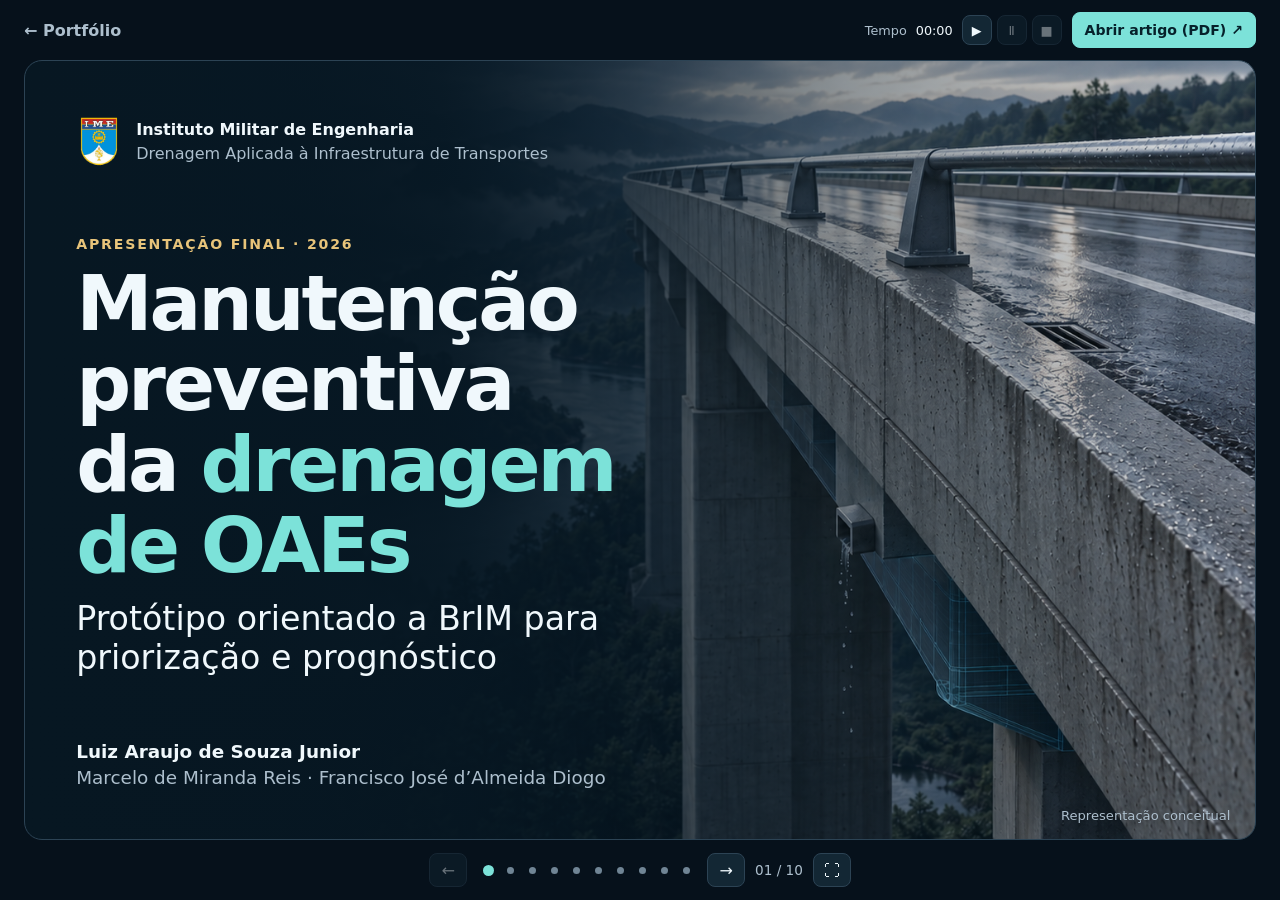
==== commit c8d3c1b5: "Publicar os critérios de priorização por dispositivo de drenagem" ====
--- a/drenagem-infraestrutura-transportes/index.html
+++ b/drenagem-infraestrutura-transportes/index.html
@@ -11,7 +11,7 @@
   <title>Manutenção preventiva da drenagem de OAEs | IME</title>
   <link rel="stylesheet" href="final.css">
   <link rel="stylesheet" href="rede-bibliometrica.css?v=3">
-  <link rel="stylesheet" href="problema.css">
+  <link rel="stylesheet" href="problema.css?v=5">
   <script defer src="final.js"></script>
   <script defer src="problema.js"></script>
   <script defer src="rede-bibliometrica-dados.js"></script>
@@ -213,34 +213,43 @@
             <title id="metodos-svg-titulo">Três perguntas de análise sobre o mesmo tabuleiro</title>
             <desc id="metodos-svg-desc">A primeira etapa destaca a chuva e sua chegada à faixa de serviço. A segunda compara dois drenos de borda. A terceira mostra uma curva conceitual em degraus do funcionamento ao longo do tempo.</desc>
             <use href="#problema-ponte-base"/>
+            <use href="#problema-boca-barbaca" transform="translate(132 0)"/>
             <g class="metodos-camada metodos-exposicao">
               <use class="problema-chuva" href="#problema-chuva-base"/>
               <path d="m219 158 49-27m54 63 64-56m48 60 50-56m95 46 53-46" class="problema-fluxo" fill="none" stroke="#8ee6fc" stroke-width="2.8" stroke-dasharray="8 6" stroke-linecap="round" marker-end="url(#problema-seta)"/>
               <path d="M240 136q130 4 265 1t183-1" fill="none" stroke="#72cde9" stroke-width="3" opacity=".85"/>
-              <rect x="22" y="19" width="142" height="31" rx="5" fill="#142f3d" stroke="#478da3"/>
-              <text x="37" y="39" fill="#c9f4ff" font-size="15" font-weight="700">Chuva sobre a OAE</text>
+              <rect x="22" y="19" width="190" height="31" rx="5" fill="#142f3d" stroke="#478da3"/>
+              <text x="37" y="39" fill="#c9f4ff" font-size="15" font-weight="700">Chuva no tabuleiro</text>
             </g>
             <g class="metodos-camada metodos-priorizacao">
-              <use href="#problema-boca-barbaca" transform="translate(132 0)"/>
+
               <circle cx="374" cy="143" r="21" fill="none" stroke="#7ce2d9" stroke-width="2.2"/>
               <circle cx="506" cy="143" r="21" fill="none" stroke="#f0c57c" stroke-width="2.2"/>
-              <path d="m365 165-35 36h-86m273-36 40 36h37" fill="none" stroke-width="1.6" stroke="#c2dce1"/>
-              <rect x="164" y="189" width="96" height="25" rx="5" fill="#142d37" stroke="#7ce2d9"/>
-              <rect x="594" y="189" width="96" height="25" rx="5" fill="#302c22" stroke="#f0c57c"/>
-              <text x="212" y="206" fill="#c2f7ed" text-anchor="middle" font-size="13" font-weight="700">Dreno A</text>
-              <text x="642" y="206" fill="#ffe0a7" text-anchor="middle" font-size="13" font-weight="700">Dreno B</text>
             </g>
             <g class="metodos-camada metodos-prognostico">
-              <circle cx="374" cy="143" r="21" fill="none" stroke="#7ce2d9" stroke-width="2"/>
+              <circle class="metodos-evento" cx="374" cy="143" r="21" fill="none" stroke="#ffcd86" stroke-width="2"/>
+              <circle cx="96" cy="265" r="21" fill="#102836" stroke="#7ce2d9" stroke-width="1.6"/>
+              <path d="M96 249v3m0 26v3m-16-16h3m26 0h3" stroke="#9dc1cc" stroke-width="1.5"/>
+              <path d="M96 265v-9" stroke="#d1eff1" stroke-width="2" stroke-linecap="round"/>
+              <path class="metodos-ponteiro" d="M96 265l10 4" stroke="#7ce2d9" stroke-width="2" stroke-linecap="round"/>
+              <text x="126" y="262" fill="#c9f4ff" font-size="14" font-weight="700">Tempo de acompanhamento</text>
+              <text class="metodos-evento" x="126" y="283" fill="#ffcd86" font-size="13" font-weight="700">Dreno A · perda de função ilustrativa</text>
               <path d="M383 160l19 47h50" fill="none" stroke="#9fe8ee" stroke-width="1.5"/>
               <rect x="450" y="174" width="312" height="169" rx="9" fill="#102836" stroke="#80c6d2"/>
               <text x="469" y="197" fill="#d6eef0" font-size="14" font-weight="700">Probabilidade de continuar funcional</text>
               <path d="M478 213v94h255" stroke="#84a8b5" stroke-width="1.25" fill="none"/>
               <path d="M478 244h255m-255 30h255" stroke="#8fb7be" stroke-opacity=".26"/>
-              <path d="M483 224h49v14h34v18h46v18h38v9h36v9h40" fill="none" stroke="#7ce2d9" stroke-width="3" stroke-linejoin="round"/>
+              <path class="metodos-curva" pathLength="1" d="M483 224h49v14h34v18h46v18h38v9h36v9h40" fill="none" stroke="#7ce2d9" stroke-width="3" stroke-linejoin="round"/>
               <path d="M551 232v12m77 24v12m75 6v12" stroke="#f0c57c" stroke-width="1.55"/>
               <text x="732" y="328" fill="#c9dce3" font-size="12" text-anchor="end">Tempo de acompanhamento</text>
               <text x="469" y="328" fill="#9cb8c2" font-size="11">Curva conceitual</text>
+            </g>
+            <g>
+              <path d="M374 137v-13m132 13v-13" fill="none" stroke="#c2dce1" stroke-width="1.3"/>
+              <rect x="332" y="103" width="84" height="22" rx="5" fill="#142d37" stroke="#7ce2d9"/>
+              <rect x="464" y="103" width="84" height="22" rx="5" fill="#302c22" stroke="#f0c57c"/>
+              <text x="374" y="118" fill="#c2f7ed" text-anchor="middle" font-size="13" font-weight="700">Dreno A</text>
+              <text x="506" y="118" fill="#ffe0a7" text-anchor="middle" font-size="13" font-weight="700">Dreno B</text>
             </g>
           </svg>
           <figcaption>O mesmo tabuleiro ilustrativo ajuda a distinguir o que cada método responde.</figcaption>
@@ -265,14 +274,83 @@
           <div class="metodos-resposta" id="metodos-prognostico" data-metodos-conteudo="3" hidden>
             <h3>Qual é a probabilidade de perder função com o tempo?</h3>
             <p class="metodos-tecnica">Estimador de Kaplan–Meier</p>
-            <p>A curva combina tempos até a perda de função e acompanhamentos que terminam com o dreno ainda funcional.</p>
+            <p>A cada instante com perda de função observada, a estimativa cai um degrau. Os registros que terminam com o dreno funcional também entram na análise.</p>
           </div>
         </div>
       </div>
       <p class="caption">Artigo entregue · Seções 3 e 4</p>
     </section>
+<section id="criterios" hidden class="slide problema-slide metodos-slide" data-problema-etapa="1" data-etapas-automaticas="5800 5800 5800 8500" aria-labelledby="titulo">
+  <header class="slide-head"><p class="eyebrow">04 / Critérios de priorização</p><h2 id="titulo">O que observar em cada dispositivo de drenagem?</h2></header>
+  <p class="lead">A chuva caracteriza a solicitação. A inspeção revela a resposta do dreno. O caminho da água indica o que pode ser atingido.</p>
+  <div class="problema-layout">
+    <figure class="problema-figura">
+      <svg class="problema-svg" viewBox="0 0 790 366" role="img" aria-label="Corte da ponte com os drenos A e B, chuva, obstrução e caminho da água até o apoio">
+        <use href="#problema-ponte-base"/>
+        <use href="#problema-boca-barbaca" transform="translate(132 0)"/>
+        <g class="criterio-camada criterio-e">
+          <use href="#problema-chuva-base"/>
+          <path d="M250 137Q466 131 690 135" fill="none" stroke="#8ee6fc" stroke-width="4" stroke-dasharray="9 6" class="problema-fluxo"/>
+          <rect x="24" y="21" width="226" height="31" rx="6" fill="#14333e" stroke="#7ce2d9"/>
+          <text x="38" y="41" fill="#e3fcff" font-size="15" font-weight="700">E · Estação de referência</text>
+          <path d="M248 48l62 43 25 36" fill="none" stroke="#8ee6fc" stroke-width="1.6" marker-end="url(#problema-seta)"/>
+        </g>
+        <g class="criterio-camada criterio-c">
+          <circle cx="374" cy="143" r="23" fill="none" stroke="#ffcd86" stroke-width="2.5"/>
+          <path d="M350 151l-52 62H147" fill="none" stroke="#ffcd86" stroke-width="1.7"/>
+          <rect x="28" y="198" width="224" height="32" rx="6" fill="#332b20" stroke="#ffcd86"/>
+          <text x="42" y="219" fill="#ffe6b9" font-size="15" font-weight="700">C · Obstrução parcial</text>
+          <path d="M363 142q8-11 16-3-2 8-14 8zm12 4q7-11 13-6-1 7-11 9z" fill="#ecad59"/>
+        </g>
+        <g class="criterio-camada criterio-k">
+          <path d="M378 148q79 14 163-2l-57 65v26l37 30" fill="none" stroke="#8ee6fc" stroke-width="3.6" stroke-dasharray="9 6" marker-end="url(#problema-seta)" class="problema-fluxo"/>
+          <circle cx="521" cy="269" r="23" fill="#56d7fd" fill-opacity=".2" stroke="#8ee6fc" stroke-width="2"/>
+          <rect x="552" y="255" width="212" height="31" rx="6" fill="#14333e" stroke="#8ee6fc"/>
+          <text x="563" y="276" fill="#e3fcff" font-size="14" font-weight="700">K · Junta e região do apoio</text>
+        </g>
+        <g font-size="13" font-weight="700" text-anchor="middle">
+          <rect x="332" y="103" width="84" height="22" rx="5" fill="#142d37" stroke="#7ce2d9"/>
+          <rect x="464" y="103" width="84" height="22" rx="5" fill="#302c22" stroke="#f0c57c"/>
+          <text x="374" y="118" fill="#c2f7ed">Dreno A</text>
+          <text x="506" y="118" fill="#ffe0a7">Dreno B</text>
+        </g>
+      </svg>
+      <figcaption>Corte ilustrativo · O mesmo tabuleiro nas quatro etapas</figcaption>
+    </figure>
+    <div class="metodos-painel">
+      <div class="metodos-controles criterios-controles" role="group" aria-label="Etapas da avaliação">
+        <button class="problema-passo" type="button" data-problema-passo="1" aria-pressed="true"><span>01</span><strong>Exposição à chuva</strong></button>
+        <button class="problema-passo" type="button" data-problema-passo="2" aria-pressed="false"><span>02</span><strong>Condição funcional</strong></button>
+        <button class="problema-passo" type="button" data-problema-passo="3" aria-pressed="false"><span>03</span><strong>Consequência potencial</strong></button>
+        <button class="problema-passo" type="button" data-problema-passo="4" aria-pressed="false"><span>04</span><strong>Priorização por Pareto</strong></button>
+      </div>
+      <div class="metodos-resposta" data-metodos-conteudo="1">
+        <h3>E · Exposição à chuva</h3><p class="metodos-tecnica">Qual é a solicitação externa?</p>
+        <p>O índice atribuído à obra caracteriza a exposição dos dois drenos. O registro identifica a estação e o período de referência.</p>
+      </div>
+      <div class="metodos-resposta" data-metodos-conteudo="2" hidden>
+        <h3>C · Condição funcional</h3><p class="metodos-tecnica">Como cada dreno responde?</p>
+        <p>A inspeção registra a deficiência do dispositivo. Neste exemplo, o dreno A apresenta obstrução parcial. O registro inclui a data e a evidência fotográfica, quando disponível.</p>
+      </div>
+      <div class="metodos-resposta" data-metodos-conteudo="3" hidden>
+        <h3>K · Consequência potencial</h3><p class="metodos-tecnica">O que a água pode atingir?</p>
+        <p>O trajeto desviado pode alcançar a junta e a região do apoio. O registro identifica os elementos expostos e a evidência que sustenta a avaliação.</p>
+      </div>
+      <div class="metodos-resposta" data-metodos-conteudo="4" hidden>
+        <h3>Por que A tem prioridade?</h3>
+        <table class="criterios-tabela">
+          <caption>Comparação ilustrativa por Pareto</caption>
+          <thead><tr><th scope="col">Critério</th><th scope="col">Dreno A</th><th scope="col">Dreno B</th></tr></thead>
+          <tbody><tr><th scope="row">E · Exposição</th><td colspan="2">Igual</td></tr><tr><th scope="row">C · Deficiência</th><td>Maior</td><td>Menor</td></tr><tr><th scope="row">K · Consequência</th><td colspan="2">Igual</td></tr></tbody>
+        </table>
+        <p class="metodos-tecnica">A tem maior deficiência, com E e K iguais.</p>
+      </div>
+    </div>
+  </div>
+  <p class="criterios-u"><strong>U · Qualidade e incerteza da evidência</strong> <span>Registre a fonte e distinga observações de campo de inferências pela geometria.</span></p>
+</section>
     <section class="slide" id="base-real" aria-labelledby="titulo-base" hidden>
-      <header class="slide-head"><p class="eyebrow">04 / Aplicação brasileira</p><h2 id="titulo-base">Exposição à chuva no Espírito Santo</h2></header>
+      <header class="slide-head"><p class="eyebrow">05 / Aplicação brasileira</p><h2 id="titulo-base">Exposição à chuva no Espírito Santo</h2></header>
       <div class="metrics">
         <div><strong>145</strong><span>OAEs no cadastro DNIT/GEOBASES</span></div>
         <div><strong>33</strong><span>estações com séries diárias de 2014 a 2025</span></div>
@@ -283,7 +361,7 @@
     </section>
 
     <section class="slide" id="brim" aria-labelledby="titulo-brim" hidden>
-      <header class="slide-head"><p class="eyebrow">05 / Modelo informacional</p><h2 id="titulo-brim">O histórico acompanha cada dispositivo</h2></header>
+      <header class="slide-head"><p class="eyebrow">06 / Modelo informacional</p><h2 id="titulo-brim">O histórico acompanha cada dispositivo</h2></header>
       <div class="split figure-wide">
         <div class="logic">
           <p><b>E</b> Exposição relativa à chuva</p><p><b>C</b> Deficiência funcional observada</p><p><b>K</b> Consequência potencial</p><p><b>U</b> Qualidade e incerteza da evidência</p>
@@ -294,7 +372,7 @@
     </section>
 
     <section class="slide" id="priorizacao" aria-labelledby="titulo-pareto" hidden>
-      <header class="slide-head"><p class="eyebrow">06 / Exercício na ponte de demonstração</p><h2 id="titulo-pareto">Da inspeção à prioridade de manutenção</h2></header>
+      <header class="slide-head"><p class="eyebrow">07 / Exercício na ponte de demonstração</p><h2 id="titulo-pareto">Da inspeção à prioridade de manutenção</h2></header>
       <div class="split figure-wide">
         <div>
           <table><caption>Frentes de Pareto · mesma exposição E = 70</caption><thead><tr><th>Dispositivo</th><th>C</th><th>K</th><th>Frente</th></tr></thead><tbody><tr><th scope="row">D02</th><td>2</td><td>3</td><td class="accent">F1</td></tr><tr><th scope="row">D03</th><td>1</td><td>2</td><td>F2</td></tr><tr><th scope="row">D01</th><td>0</td><td>1</td><td>F3</td></tr></tbody></table>
@@ -306,7 +384,7 @@
     </section>
 
     <section class="slide" id="prognostico" aria-labelledby="titulo-prognostico" hidden>
-      <header class="slide-head"><p class="eyebrow">07 / Exercício de prognóstico</p><h2 id="titulo-prognostico">Quando a curva cruza o limiar de alerta?</h2></header>
+      <header class="slide-head"><p class="eyebrow">08 / Exercício de prognóstico</p><h2 id="titulo-prognostico">Quando a curva cruza o limiar de alerta?</h2></header>
       <div class="split figure-wide">
         <div>
           <p class="big-number">27,2%</p><p class="lead">Probabilidade estimada de perda de função nos 90 dias seguintes, dado que o D02 estava funcional no dia 60.</p>
@@ -318,7 +396,7 @@
     </section>
 
     <section class="slide close" id="contribuicao" aria-labelledby="titulo-final" hidden>
-      <header class="slide-head"><p class="eyebrow">08 / Contribuição e próximos dados</p><h2 id="titulo-final">Um histórico rastreável para a manutenção preventiva</h2></header>
+      <header class="slide-head"><p class="eyebrow">09 / Contribuição e próximos dados</p><h2 id="titulo-final">Um histórico rastreável para a manutenção preventiva</h2></header>
       <div class="steps">
         <div><b>01</b><h3>Registrar</h3><p>Vincular inspeções, evidências e intervenções ao dispositivo.</p></div>
         <div><b>02</b><h3>Priorizar</h3><p>Documentar as frentes de manutenção e a origem de cada evidência.</p></div>
@@ -333,7 +411,7 @@
     <button type="button" id="previous" aria-label="Slide anterior">←</button>
     <div class="markers" id="markers" role="group" aria-label="Escolher slide"></div>
     <button type="button" id="next" aria-label="Próximo slide">→</button>
-    <span id="counter" aria-live="polite">01 / 09</span>
+    <span id="counter" aria-live="polite">01 / 10</span>
     <button type="button" id="fullscreen" aria-label="Tela cheia" title="Tela cheia (F)">⛶</button>
   </nav>
 </body>
--- a/drenagem-infraestrutura-transportes/problema.css
+++ b/drenagem-infraestrutura-transportes/problema.css
@@ -52,3 +52,31 @@
 @media print {
   .problema-acumulo, .problema-umidade { opacity: 1; }
 }
+
+@media (prefers-reduced-motion: no-preference) {
+  .metodos-ponteiro { transform-origin: 96px 265px; }
+  [data-problema-etapa="3"] .metodos-ponteiro { animation: metodos-relogio 4s linear both; }
+  [data-problema-etapa="3"] .metodos-curva { animation: metodos-tracar 4s linear both; }
+  [data-problema-etapa="3"] .metodos-evento { animation: metodos-ocorrencia 1.05s both; }
+}
+@keyframes metodos-relogio { to { transform: rotate(360deg); } }
+@keyframes metodos-tracar {
+  from { stroke-dasharray: 1; stroke-dashoffset: 1; }
+  to { stroke-dasharray: 1; stroke-dashoffset: 0; }
+}
+@keyframes metodos-ocorrencia {
+  0%, 60% { opacity: 0; }
+  100% { opacity: 1; }
+}
+
+#criterios { justify-content:center; gap:15px; }
+#criterios .lead { color:var(--muted); font-size:clamp(1rem,1.45vw,1.25rem); }
+.criterios-controles { grid-template-columns: repeat(2,minmax(0,1fr)); }
+.criterios-controles .problema-passo strong { font-size:clamp(.83rem,1.12vw,1.02rem); overflow-wrap:normal; }
+.criterio-camada { opacity:0; transition:opacity .45s ease; }
+[data-problema-etapa="1"] .criterio-e, [data-problema-etapa="2"] .criterio-c, [data-problema-etapa="3"] .criterio-k, [data-problema-etapa="4"] .criterio-c, [data-problema-etapa="4"] .criterio-k { opacity:1; }
+.criterios-tabela { width:100%; margin-top:8px; font-size:clamp(.76rem,1.12vw,1rem); }
+.criterios-tabela caption { text-align:left; font-size:.82rem; margin-bottom:4px; }
+.criterios-tabela td, .criterios-tabela td:last-child { text-align:center; }
+.criterios-u { border-left:3px solid var(--accent); padding:8px 13px; background:#102936; color:var(--muted); font-size:.91rem; }
+.criterios-u strong { color:var(--accent); margin-right:.45rem; }
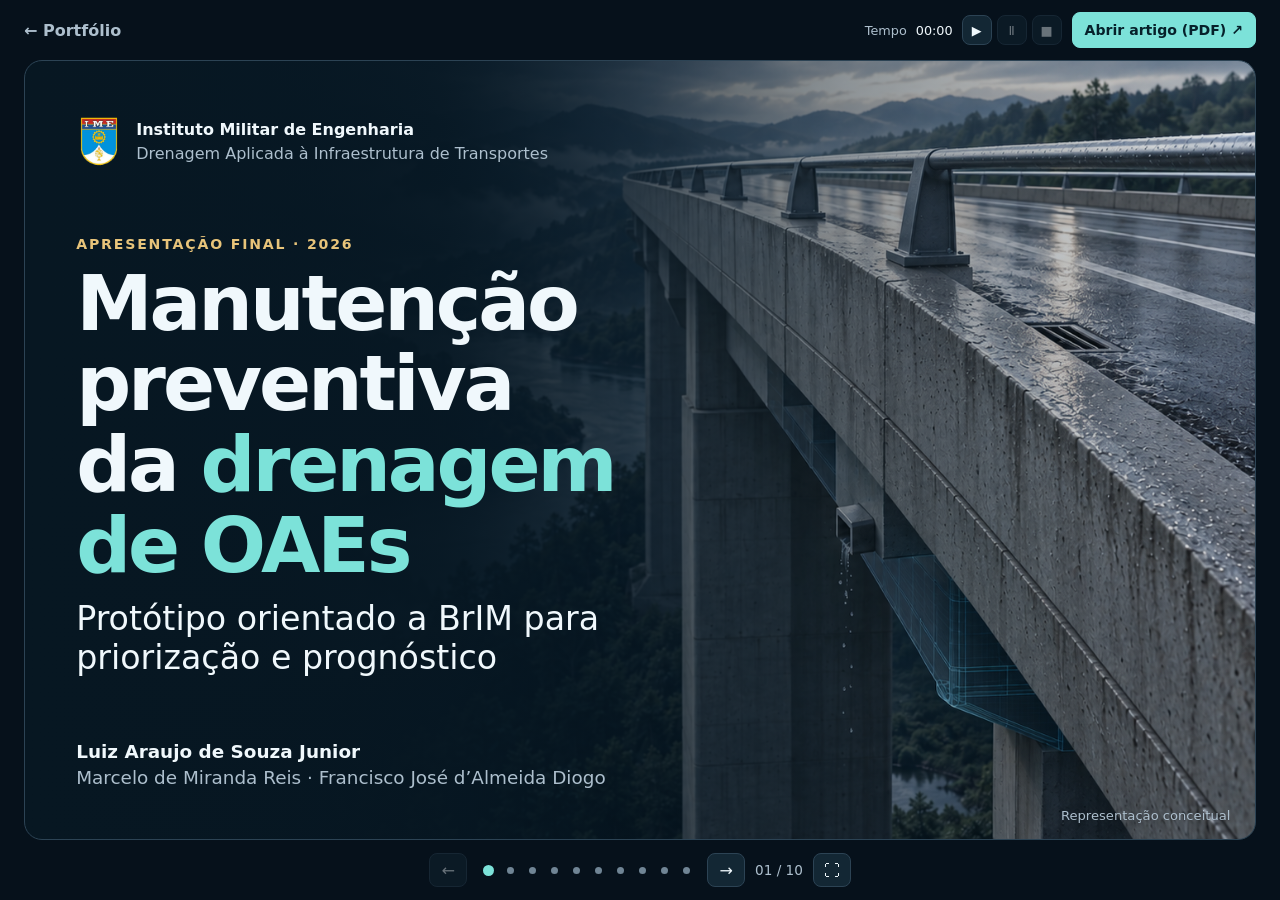
==== commit 861fe058: "Publicar sequência de mapas da aplicação brasileira" ====
--- a/drenagem-infraestrutura-transportes/index.html
+++ b/drenagem-infraestrutura-transportes/index.html
@@ -12,6 +12,7 @@
   <link rel="stylesheet" href="final.css">
   <link rel="stylesheet" href="rede-bibliometrica.css?v=3">
   <link rel="stylesheet" href="problema.css?v=5">
+  <link rel="stylesheet" href="exposicao-es.css">
   <script defer src="final.js"></script>
   <script defer src="problema.js"></script>
   <script defer src="rede-bibliometrica-dados.js"></script>
@@ -349,16 +350,47 @@
   </div>
   <p class="criterios-u"><strong>U · Qualidade e incerteza da evidência</strong> <span>Registre a fonte e distinga observações de campo de inferências pela geometria.</span></p>
 </section>
-    <section class="slide" id="base-real" aria-labelledby="titulo-base" hidden>
-      <header class="slide-head"><p class="eyebrow">05 / Aplicação brasileira</p><h2 id="titulo-base">Exposição à chuva no Espírito Santo</h2></header>
-      <div class="metrics">
-        <div><strong>145</strong><span>OAEs no cadastro DNIT/GEOBASES</span></div>
-        <div><strong>33</strong><span>estações com séries diárias de 2014 a 2025</span></div>
-        <div><strong>5</strong><span>obras na consulta documental do piloto</span></div>
-      </div>
-      <div class="focus"><strong>O cadastro sustenta o índice relativo de exposição.</strong><br>Nas cinco obras do piloto, a documentação consultada forneceu históricos insuficientes por dispositivo para avaliar o prognóstico em campo.</div>
-      <small class="caption">Artigo entregue · Seções 4 e 5 · Séries do acervo HidroWeb/ANA</small>
-    </section>
+    <section class="slide" id="base-real" aria-labelledby="titulo-base" data-problema-etapa="1" data-etapas-automaticas="7800 7800 7800 7800 7800" hidden><header class="slide-head"><p class="eyebrow">05 / Aplicação brasileira</p><h2 id="titulo-base">Da literatura internacional ao Espírito Santo</h2></header><div class="exposicao-layout">
+<figure><svg class="map-frame" data-map="world" viewBox="0 0 600 502" role="img" aria-label="Referências metodológicas internacionais convergem para o Brasil">
+<rect width="600" height="502" rx="12" fill="#0b202d"/>
+<text x="28" y="34" fill="#a9c6d2" font-size="14" letter-spacing="2">REFERÊNCIAS METODOLÓGICAS</text>
+<g transform="translate(0,15)"><path d="M575.9,317.2 L575.9,318.6 L574.9,319.3 L573.9,319.9 L573.7,318.8 L574.5,318.2 L575.0,318.1 L575.9,317.2 Z M573.0,321.3 L573.4,320.8 L573.9,321.6 L573.7,323.1 L572.7,323.5 L571.9,323.1 L571.7,321.9 L572.3,320.9 L573.0,321.3 Z M24.3,317.1 L24.1,318.4 L24.0,318.6 L24.0,317.2 L24.3,317.1 Z" fill="#244553" stroke="#56707b" stroke-width="0.48" fill-rule="evenodd"/><path d="M351.9,274.4 L352.2,274.7 L357.7,280.5 L357.8,282.1 L360.0,285.0 L359.3,288.4 L359.4,290.0 L360.4,291.1 L360.4,291.8 L360.0,293.5 L360.1,294.4 L360.0,295.7 L360.5,297.5 L361.2,300.3 L361.7,300.9 L361.7,300.9 L360.5,302.6 L358.8,303.7 L357.9,303.6 L357.4,304.5 L356.3,304.5 L355.9,304.9 L354.1,304.1 L352.9,304.3 L352.5,300.5 L352.0,299.2 L351.7,298.4 L350.2,297.8 L349.3,297.0 L348.3,296.5 L347.7,296.0 L347.1,295.3 L347.1,295.3 L346.2,291.8 L345.3,290.2 L345.0,288.5 L345.2,287.1 L344.9,284.5 L345.6,284.3 L346.1,283.3 L346.7,281.8 L347.1,281.2 L347.1,280.3 L346.7,279.7 L346.7,278.6 L346.7,278.6 L347.1,278.2 L347.2,276.5 L346.6,274.9 L347.1,274.6 L348.8,274.6 L351.9,274.4 Z" fill="#244553" stroke="#56707b" stroke-width="0.48" fill-rule="evenodd"/><path d="M286.7,193.5 L286.7,193.6 L286.6,194.2 L286.6,198.5 L281.6,198.3 L281.6,205.6 L280.2,205.8 L279.8,207.3 L280.1,211.4 L274.1,211.3 L273.8,212.3 L273.8,211.1 L273.9,211.1 L277.3,210.9 L277.5,209.9 L278.1,208.6 L278.6,204.7 L280.8,201.6 L281.5,198.1 L282.0,197.8 L282.5,195.6 L283.8,195.3 L284.3,195.7 L285.0,195.7 L285.5,195.1 L286.5,195.0 L286.4,193.5 L286.7,193.5 Z" fill="#244553" stroke="#56707b" stroke-width="0.48" fill-rule="evenodd"/><path d="M111.6,133.1 L111.4,133.0 L108.5,130.3 L107.4,129.0 L104.6,127.9 L103.7,125.4 L103.9,123.6 L102.0,122.4 L101.7,120.1 L99.9,118.1 L99.8,116.6 L99.8,116.6 L100.7,115.3 L100.6,113.5 L98.0,111.7 L96.5,108.4 L95.5,106.4 L94.1,105.1 L93.1,104.0 L92.3,102.5 L90.7,103.4 L89.2,105.0 L87.9,103.2 L86.8,101.9 L85.3,101.1 L83.8,101.1 L83.8,84.9 L83.8,74.4 L83.8,74.4 L86.7,75.1 L89.1,76.5 L90.7,76.7 L92.0,75.6 L93.9,74.7 L96.2,75.0 L98.5,73.8 L101.0,73.1 L102.0,74.2 L103.2,73.6 L103.5,72.3 L104.6,72.6 L107.2,75.1 L109.2,73.2 L109.4,75.3 L111.3,74.9 L111.9,74.0 L113.7,74.2 L116.1,75.4 L119.7,76.4 L121.8,76.9 L123.3,76.7 L125.3,78.2 L123.2,79.6 L125.9,80.2 L130.1,79.8 L131.4,79.3 L133.0,81.0 L134.7,79.6 L133.1,78.4 L134.1,77.4 L136.0,77.3 L137.2,77.0 L138.4,77.7 L140.0,79.2 L141.7,79.0 L144.4,80.3 L146.8,79.8 L149.0,79.9 L148.8,78.1 L150.2,77.6 L152.6,78.6 L152.6,81.3 L153.6,79.0 L154.8,79.1 L155.5,76.3 L153.8,74.5 L152.0,73.4 L152.2,70.2 L154.0,68.2 L156.0,68.6 L157.6,69.9 L159.6,73.1 L158.3,74.5 L161.1,75.0 L161.1,77.9 L163.2,75.7 L165.0,77.5 L164.5,79.6 L166.0,81.5 L167.6,79.5 L168.8,77.1 L168.8,74.0 L171.0,74.2 L173.3,74.6 L175.3,76.0 L175.4,77.4 L174.3,78.9 L175.4,80.4 L175.2,81.8 L172.2,83.8 L170.0,84.2 L168.5,83.4 L168.0,84.8 L166.5,87.2 L166.1,88.4 L164.3,90.3 L162.1,90.5 L160.9,91.7 L160.8,93.5 L159.0,93.9 L157.1,96.2 L155.5,99.4 L154.9,101.6 L154.8,104.9 L157.0,105.4 L157.7,108.0 L158.4,110.2 L160.6,109.6 L163.4,110.8 L165.0,111.9 L166.1,113.2 L168.0,114.0 L169.6,115.2 L172.1,115.4 L173.8,115.7 L173.6,118.1 L174.0,120.9 L175.2,124.1 L177.4,126.8 L178.6,125.9 L179.4,123.0 L178.6,118.5 L177.6,117.0 L180.0,115.7 L181.8,113.7 L182.6,111.7 L182.5,109.8 L181.4,107.4 L179.6,105.3 L181.4,102.3 L180.7,99.8 L180.2,95.4 L181.3,94.7 L183.9,95.5 L185.5,95.7 L186.7,95.0 L188.2,96.0 L190.1,97.6 L190.5,98.7 L193.3,98.9 L193.2,101.3 L193.7,104.9 L195.1,105.3 L196.2,107.0 L198.5,105.4 L199.9,102.3 L200.9,101.0 L202.1,103.5 L204.1,107.1 L205.8,110.5 L205.2,112.3 L207.2,113.9 L208.6,115.5 L211.1,116.2 L212.0,117.1 L212.7,119.5 L213.8,119.9 L214.5,121.0 L214.6,124.1 L213.5,125.2 L212.4,126.2 L209.8,127.2 L207.9,129.5 L205.3,130.0 L202.0,129.4 L199.7,129.4 L198.2,129.6 L196.9,131.6 L194.9,132.9 L192.7,136.6 L190.9,139.2 L192.2,138.7 L194.7,135.0 L197.9,132.7 L200.2,132.4 L201.6,133.8 L200.1,135.7 L200.6,138.7 L201.1,140.9 L203.1,142.3 L205.6,141.9 L207.2,138.7 L207.3,140.7 L208.3,141.8 L206.4,143.6 L203.0,145.3 L201.5,146.4 L199.7,148.5 L198.6,148.3 L198.5,145.9 L201.2,143.5 L198.7,143.6 L197.0,144.0 L196.0,142.4 L196.0,138.5 L195.3,137.7 L194.3,138.2 L193.8,137.4 L192.6,139.6 L192.2,141.8 L191.6,143.1 L191.0,143.5 L190.5,143.6 L190.3,144.3 L187.5,144.3 L185.2,144.4 L184.5,144.9 L182.9,146.9 L182.7,147.1 L182.2,148.3 L180.8,148.2 L179.3,148.3 L178.6,148.7 L178.8,149.3 L179.0,150.1 L178.9,150.4 L176.9,151.8 L175.3,152.3 L173.6,153.8 L173.2,153.8 L172.7,153.3 L172.5,152.9 L172.5,152.6 L172.9,151.6 L173.6,150.1 L174.0,148.4 L173.7,146.0 L173.4,143.4 L171.8,142.1 L172.0,141.6 L171.8,141.2 L171.3,141.2 L171.0,140.8 L171.0,140.1 L170.7,140.4 L170.2,140.3 L170.3,140.0 L170.0,139.7 L169.8,139.0 L168.6,138.1 L167.4,137.1 L165.9,136.0 L164.5,135.0 L163.1,135.8 L162.6,135.9 L160.7,135.1 L159.5,135.5 L158.0,134.6 L156.4,134.2 L155.3,134.0 L154.9,133.5 L154.6,131.9 L154.1,132.0 L154.1,133.1 L150.9,133.0 L145.6,133.1 L140.4,133.1 L135.8,133.1 L131.2,133.1 L126.7,133.1 L122.0,133.1 L120.5,133.1 L116.0,133.1 L111.6,133.1 Z M171.2,95.0 L172.3,93.7 L174.4,93.7 L174.4,94.2 L172.6,95.8 L171.5,95.7 L171.2,95.0 Z M177.6,65.7 L176.0,64.2 L176.0,63.2 L176.8,63.0 L180.3,63.3 L182.9,64.8 L183.0,65.6 L181.4,65.5 L179.8,65.5 L178.1,65.9 L177.6,65.7 Z M176.8,96.0 L177.4,95.2 L178.0,95.2 L178.4,95.8 L177.8,97.3 L177.1,97.1 L176.7,96.2 L176.8,96.0 Z M156.4,59.5 L155.6,60.6 L153.4,60.4 L151.5,59.7 L152.3,58.4 L154.5,57.6 L155.9,58.6 L156.4,59.5 Z M156.1,52.3 L155.4,52.4 L152.5,52.2 L152.1,51.4 L155.2,51.5 L156.3,52.0 L156.1,52.3 Z M151.6,48.8 L153.4,49.8 L153.0,50.8 L150.8,51.4 L149.5,50.7 L148.9,49.7 L148.7,48.5 L150.7,48.6 L151.6,48.8 Z M164.8,61.2 L162.3,60.8 L158.3,59.9 L157.7,58.4 L157.5,57.0 L156.0,55.7 L152.8,55.4 L151.1,54.5 L151.6,53.4 L154.8,53.5 L156.5,54.4 L159.5,54.4 L160.8,55.4 L160.5,56.4 L162.2,57.1 L163.2,57.7 L165.3,57.9 L167.5,58.1 L170.0,57.5 L173.1,57.3 L175.6,57.4 L177.2,58.5 L177.6,59.7 L176.6,60.4 L174.3,61.0 L172.4,60.7 L168.0,61.1 L164.8,61.2 Z M129.4,50.5 L131.5,51.0 L131.0,51.8 L128.2,52.7 L125.9,51.7 L127.1,50.8 L129.4,50.5 Z M129.8,48.7 L131.8,49.3 L130.0,49.8 L127.4,49.8 L127.4,49.4 L129.0,48.6 L129.8,48.7 Z M214.7,126.5 L213.9,128.3 L212.9,130.8 L213.9,129.8 L214.9,130.4 L214.4,131.4 L215.7,132.2 L216.4,131.5 L218.0,132.3 L217.5,134.4 L218.6,133.9 L218.8,135.4 L219.2,137.2 L218.6,139.7 L217.9,139.8 L216.9,139.3 L217.2,136.9 L216.8,136.6 L215.0,139.0 L214.1,138.9 L215.2,137.6 L213.7,136.9 L212.1,137.1 L209.1,137.0 L208.8,136.2 L209.8,135.2 L209.1,134.4 L210.4,132.7 L212.0,128.2 L213.0,126.6 L214.3,125.6 L215.0,125.7 L214.7,126.5 Z M171.3,87.5 L173.0,88.4 L174.8,89.3 L174.9,90.7 L176.0,90.4 L177.1,91.4 L175.8,92.3 L173.4,91.6 L172.5,90.3 L171.0,91.8 L168.8,93.3 L168.3,91.6 L166.2,91.9 L167.6,90.5 L167.8,88.3 L168.3,85.7 L169.4,85.9 L169.7,87.2 L170.5,86.7 L171.3,87.5 Z M179.2,67.0 L180.6,65.8 L184.0,67.3 L186.1,68.6 L186.3,69.9 L189.2,69.2 L190.8,71.0 L194.5,72.1 L195.8,73.3 L197.3,75.9 L194.5,77.2 L198.1,79.1 L200.5,79.7 L202.7,82.3 L205.1,82.5 L204.6,84.5 L202.0,87.8 L200.1,86.6 L197.7,83.8 L195.7,84.2 L195.5,85.8 L197.1,87.5 L199.2,88.8 L199.8,89.5 L200.8,92.3 L200.3,94.4 L198.3,93.6 L194.5,91.3 L196.7,93.8 L198.3,95.5 L198.5,96.5 L194.4,95.3 L191.1,93.7 L189.2,92.3 L189.7,91.5 L187.5,90.1 L185.2,88.7 L185.2,89.5 L180.8,90.0 L179.5,89.0 L180.5,86.9 L183.4,86.8 L186.6,86.5 L186.0,85.5 L186.6,84.1 L188.6,81.3 L188.1,80.1 L187.6,79.1 L185.2,77.7 L182.1,76.7 L183.1,76.0 L181.5,74.3 L180.1,74.1 L178.9,73.1 L178.1,74.0 L175.3,74.3 L169.7,73.7 L166.5,72.9 L164.0,72.5 L162.7,71.5 L164.3,70.2 L162.1,70.2 L161.7,67.3 L162.8,64.8 L164.4,63.6 L168.4,62.9 L167.2,64.7 L168.4,66.4 L169.9,64.2 L173.8,63.0 L176.4,65.9 L176.2,67.8 L179.2,67.0 Z M155.1,61.9 L158.3,62.0 L161.2,62.7 L158.9,65.2 L157.1,65.8 L155.4,67.9 L153.7,67.8 L152.7,65.3 L152.7,63.9 L153.5,62.7 L155.1,61.9 Z M111.6,56.3 L111.6,56.3 L114.2,54.2 L117.4,52.4 L119.7,52.4 L121.8,52.0 L121.6,54.2 L120.4,55.1 L119.0,55.3 L116.1,56.5 L113.7,56.9 L111.6,56.3 Z M96.5,118.8 L98.0,118.6 L97.5,121.8 L98.8,124.0 L98.2,124.0 L97.3,122.7 L96.7,121.4 L96.0,120.6 L95.7,119.3 L95.8,118.4 L96.5,118.8 Z M138.2,47.3 L141.2,47.7 L145.4,48.7 L146.5,50.1 L147.1,51.2 L144.6,50.9 L142.1,50.0 L138.7,49.9 L140.2,49.1 L138.3,48.4 L138.2,47.3 Z M110.6,134.4 L109.8,134.8 L107.3,133.5 L106.9,132.5 L105.5,131.6 L105.2,130.7 L103.6,130.2 L103.0,128.7 L103.2,128.0 L104.8,128.7 L105.7,129.1 L107.2,129.4 L107.7,130.4 L108.4,131.7 L110.0,132.9 L110.6,134.4 Z M113.6,61.0 L115.8,61.6 L119.7,61.8 L121.2,62.6 L122.9,63.8 L120.9,64.5 L117.2,66.5 L115.3,68.5 L115.3,69.7 L111.2,71.1 L110.4,69.8 L106.9,68.3 L107.5,67.1 L108.6,65.1 L109.9,63.2 L108.4,61.5 L113.6,61.0 Z M134.7,57.1 L136.0,56.6 L137.6,56.7 L137.9,58.1 L137.0,59.5 L131.8,59.9 L127.9,61.1 L125.6,61.2 L125.4,60.3 L128.6,59.0 L121.6,59.3 L119.5,58.8 L121.6,56.1 L123.0,55.3 L127.3,56.2 L130.1,57.9 L132.7,58.1 L130.5,55.4 L132.0,54.4 L133.5,54.7 L134.1,56.1 L134.7,57.1 Z M136.6,64.9 L138.4,66.1 L139.3,68.8 L139.8,70.8 L142.4,72.2 L145.1,73.6 L145.0,74.8 L142.5,75.0 L143.4,76.1 L142.9,77.1 L140.1,76.7 L137.5,75.9 L135.7,76.1 L132.8,77.1 L129.0,77.5 L126.2,77.8 L125.4,76.4 L123.3,75.7 L121.9,76.0 L120.1,73.7 L121.1,73.4 L123.4,72.9 L125.6,73.1 L127.6,72.6 L124.6,71.9 L121.4,72.1 L119.2,72.1 L118.4,71.0 L121.9,69.9 L119.6,70.0 L116.9,69.2 L118.2,67.1 L119.3,66.0 L123.4,64.2 L124.9,64.8 L124.2,66.1 L127.6,65.3 L129.7,66.7 L131.4,65.2 L132.8,66.2 L134.1,68.9 L134.9,67.8 L133.8,64.9 L135.1,64.5 L136.6,64.9 Z M146.0,66.0 L144.3,64.1 L146.1,62.7 L147.9,63.3 L150.7,63.0 L151.1,63.8 L149.6,65.2 L151.9,66.4 L151.7,68.9 L149.2,70.0 L147.7,69.8 L146.6,68.7 L142.8,66.5 L142.8,65.6 L146.0,66.0 Z M136.5,63.4 L138.6,63.3 L139.7,63.9 L138.4,65.8 L136.0,63.8 L136.5,63.4 Z M148.9,54.6 L150.1,55.9 L150.2,57.4 L149.5,59.5 L146.9,59.8 L145.3,59.3 L145.3,57.7 L142.8,57.9 L142.7,55.7 L144.4,55.8 L146.7,54.8 L148.8,55.0 L148.9,54.6 Z M152.7,43.6 L153.8,42.8 L155.4,42.6 L154.7,41.9 L158.3,41.8 L160.2,43.3 L162.8,43.9 L165.3,44.4 L166.5,46.3 L168.4,47.2 L166.3,48.0 L163.4,50.2 L160.7,50.4 L157.6,50.0 L155.9,48.9 L155.9,47.8 L157.1,47.1 L154.3,47.1 L152.7,46.2 L151.7,44.9 L152.7,43.6 Z M159.5,40.0 L161.8,39.4 L163.6,39.3 L166.6,38.9 L168.9,37.8 L170.8,38.0 L172.4,38.8 L173.6,37.2 L175.6,36.8 L178.4,36.5 L183.0,36.3 L183.9,36.6 L188.3,36.2 L191.6,36.3 L194.9,36.5 L199.0,36.8 L202.3,37.1 L205.1,37.9 L205.1,38.6 L201.3,39.9 L197.6,40.4 L196.2,41.1 L199.6,41.1 L195.9,42.8 L193.4,43.6 L190.8,45.9 L187.7,46.4 L186.7,46.9 L182.0,47.2 L184.2,47.6 L183.1,48.1 L184.4,49.5 L182.9,50.5 L180.5,51.3 L179.8,52.4 L177.7,53.2 L177.9,53.9 L180.5,53.7 L180.5,54.4 L176.4,56.1 L172.4,55.4 L167.9,55.8 L165.6,55.5 L162.8,55.3 L162.6,53.9 L165.4,53.3 L164.6,51.3 L165.6,51.1 L169.7,52.3 L167.6,50.5 L165.1,49.9 L166.3,48.8 L169.1,48.2 L169.5,47.2 L167.3,46.1 L166.7,44.6 L170.9,44.7 L172.1,45.0 L174.5,44.0 L171.0,43.7 L165.7,43.9 L162.9,42.9 L161.7,41.8 L159.9,40.9 L159.5,40.0 Z M184.6,80.9 L183.6,81.7 L181.9,81.8 L181.5,80.4 L182.2,78.9 L183.6,78.5 L184.8,79.3 L184.8,80.5 L184.6,80.9 Z M152.4,75.1 L153.3,76.1 L152.4,77.1 L150.3,76.3 L149.0,76.6 L147.0,75.3 L148.3,74.4 L149.4,73.2 L151.0,74.0 L151.9,74.5 L152.4,75.1 Z M201.0,130.6 L201.6,130.3 L203.6,131.1 L205.1,132.2 L205.2,132.8 L204.4,132.8 L202.5,131.9 L201.0,130.6 Z M201.8,138.6 L202.3,140.0 L203.5,140.4 L204.9,140.3 L204.1,141.4 L203.6,141.6 L201.6,140.4 L201.2,139.5 L201.8,138.6 Z" fill="#244553" stroke="#56707b" stroke-width="0.48" fill-rule="evenodd"/><path d="M111.6,133.1 L116.0,133.1 L120.5,133.1 L122.0,133.1 L126.7,133.1 L131.2,133.1 L135.8,133.1 L140.4,133.1 L145.6,133.1 L150.9,133.0 L154.1,133.1 L154.1,132.0 L154.6,131.9 L154.9,133.5 L155.3,134.0 L156.4,134.2 L158.0,134.6 L159.5,135.5 L160.7,135.1 L162.6,135.9 L163.1,135.8 L164.5,135.0 L165.9,136.0 L167.4,137.1 L168.6,138.1 L169.8,139.0 L170.0,139.7 L170.3,140.0 L170.2,140.3 L170.7,140.4 L171.0,140.1 L171.0,140.8 L171.3,141.2 L171.8,141.2 L172.0,141.6 L171.8,142.1 L173.4,143.4 L173.7,146.0 L174.0,148.4 L173.6,150.1 L172.9,151.6 L172.5,152.6 L172.5,152.9 L172.7,153.3 L173.2,153.8 L173.6,153.8 L175.3,152.3 L176.9,151.8 L178.9,150.4 L179.0,150.1 L178.8,149.3 L178.6,148.7 L179.3,148.3 L180.8,148.2 L182.2,148.3 L182.7,147.1 L182.9,146.9 L184.5,144.9 L185.2,144.4 L187.5,144.3 L190.3,144.3 L190.5,143.6 L191.0,143.5 L191.6,143.1 L192.2,141.8 L192.6,139.6 L193.8,137.4 L194.3,138.2 L195.3,137.7 L196.0,138.5 L196.0,142.4 L197.0,144.0 L197.3,144.9 L195.6,146.3 L194.1,147.3 L192.5,148.1 L191.6,149.8 L191.4,150.4 L191.4,151.9 L191.9,153.4 L192.5,153.5 L192.3,152.4 L192.8,153.1 L192.7,153.9 L191.6,154.3 L190.9,154.3 L189.8,154.8 L189.1,154.9 L188.2,155.1 L186.9,155.9 L189.2,155.4 L189.6,155.9 L187.5,156.7 L186.5,156.7 L186.6,156.4 L186.1,157.2 L186.6,157.3 L186.2,159.3 L185.1,161.5 L185.0,160.8 L184.7,160.6 L184.2,159.9 L184.5,161.5 L184.9,162.0 L184.9,163.0 L184.4,164.1 L183.5,166.4 L183.4,166.3 L183.9,164.4 L183.1,163.3 L182.9,160.9 L182.6,162.1 L182.9,163.9 L181.9,163.5 L183.0,164.4 L183.0,167.1 L183.5,167.3 L183.6,168.3 L183.8,171.1 L182.9,173.2 L181.3,174.1 L180.3,175.7 L179.5,175.9 L178.7,176.9 L178.5,177.9 L176.8,179.7 L176.0,181.1 L175.3,182.7 L175.0,184.8 L175.3,186.7 L175.8,189.1 L176.5,191.1 L176.5,192.4 L177.2,195.6 L177.2,197.6 L177.1,198.7 L176.7,200.4 L176.3,200.7 L175.5,200.4 L175.3,199.2 L174.7,198.5 L173.9,196.1 L173.2,193.9 L172.9,192.8 L173.2,190.9 L172.8,189.4 L171.6,187.0 L171.0,186.6 L169.5,187.8 L169.2,187.7 L168.4,186.4 L167.5,185.7 L165.8,186.0 L164.4,185.7 L163.2,185.9 L162.6,186.4 L162.9,187.1 L162.8,188.3 L163.2,188.8 L162.9,189.2 L162.3,188.8 L161.7,189.3 L160.6,189.2 L159.5,187.7 L158.1,188.1 L157.0,187.4 L156.1,187.6 L154.8,188.3 L153.4,190.4 L151.9,191.6 L151.0,193.0 L150.7,194.2 L150.7,196.2 L150.7,197.5 L151.0,198.5 L150.4,198.6 L149.3,198.0 L148.1,197.1 L147.7,195.8 L147.4,193.8 L146.5,192.2 L145.9,190.5 L145.2,188.6 L144.1,187.4 L142.8,187.5 L141.9,189.7 L140.6,188.9 L139.8,188.0 L139.4,186.5 L138.9,185.0 L138.0,183.8 L137.2,182.9 L136.7,181.9 L134.0,181.9 L134.0,183.0 L132.8,183.0 L129.7,183.0 L126.2,181.0 L123.9,179.7 L124.1,179.1 L122.1,179.4 L120.4,179.6 L120.1,178.2 L119.1,176.6 L118.4,176.2 L118.2,175.4 L117.4,175.3 L116.8,174.5 L115.4,174.2 L115.0,173.8 L114.8,172.2 L113.4,169.4 L112.1,165.4 L112.1,164.8 L111.5,163.9 L110.3,161.5 L110.1,159.2 L109.2,157.6 L109.6,155.3 L109.5,152.9 L109.0,150.7 L109.6,148.0 L109.8,145.5 L110.0,142.9 L109.7,139.1 L109.2,136.7 L108.8,135.4 L109.0,134.8 L111.2,135.8 L112.0,138.4 L112.4,137.7 L112.1,135.4 L111.6,133.1 Z M61.7,214.9 L62.0,215.1 L62.2,215.5 L62.6,216.5 L62.6,216.7 L62.0,217.3 L61.5,217.7 L61.3,218.2 L60.9,217.8 L60.9,217.0 L60.7,216.0 L60.8,215.6 L61.0,215.2 L60.9,214.6 L61.0,214.4 L61.1,214.4 L61.7,214.9 Z M60.8,213.0 L60.7,213.3 L60.2,213.5 L59.9,212.9 L59.7,212.7 L59.7,212.5 L59.9,212.3 L60.4,212.5 L60.8,213.0 Z M59.6,211.8 L59.6,212.1 L58.8,212.0 L58.9,211.7 L59.6,211.8 Z M57.7,210.3 L57.8,210.4 L58.3,211.4 L58.2,211.5 L58.1,211.5 L57.5,211.4 L57.3,210.8 L57.3,210.7 L57.7,210.3 Z M55.6,208.9 L55.7,209.5 L55.5,209.8 L55.0,209.3 L55.0,209.1 L55.3,208.8 L55.6,208.9 Z M44.7,100.8 L46.0,101.1 L46.1,102.2 L45.2,102.6 L44.2,102.1 L43.2,101.3 L44.7,100.8 Z M65.0,107.7 L66.1,107.9 L66.7,108.7 L65.4,110.1 L63.9,111.2 L63.1,110.4 L62.8,109.1 L64.2,108.1 L65.0,107.7 Z M83.8,74.4 L83.8,74.4 L83.8,84.9 L83.8,101.1 L85.3,101.1 L86.8,101.9 L87.9,103.2 L89.2,105.0 L90.7,103.4 L92.3,102.5 L93.1,104.0 L94.1,105.1 L95.5,106.4 L96.5,108.4 L98.0,111.7 L100.6,113.5 L100.7,115.3 L99.8,116.6 L99.8,116.6 L99.8,116.6 L99.0,115.6 L97.6,114.7 L97.2,112.2 L95.2,109.9 L94.4,107.2 L92.9,107.0 L90.5,107.0 L88.7,106.2 L85.5,103.2 L84.1,102.7 L81.4,101.7 L79.3,101.9 L76.2,100.6 L74.4,99.4 L72.7,100.0 L73.0,102.0 L72.2,102.2 L70.4,102.8 L69.1,103.7 L67.4,104.3 L67.1,102.6 L67.8,99.9 L69.5,99.0 L69.0,98.3 L67.1,99.9 L66.0,101.7 L63.8,103.8 L65.0,105.1 L63.5,107.2 L61.9,108.4 L60.3,109.2 L59.9,110.5 L57.5,111.9 L57.1,113.3 L55.3,114.5 L54.2,114.2 L52.8,115.0 L51.2,116.0 L50.0,116.9 L47.3,117.8 L47.1,117.3 L48.8,116.0 L50.3,115.1 L51.9,113.5 L53.8,113.2 L54.6,112.1 L56.7,110.4 L57.0,109.8 L58.2,108.8 L58.4,106.7 L59.2,105.0 L57.4,105.8 L56.9,105.4 L56.1,106.4 L55.1,104.9 L54.7,106.0 L54.1,104.5 L52.6,105.7 L51.6,105.7 L51.5,104.0 L51.8,103.0 L50.8,101.9 L48.8,102.5 L47.5,101.2 L46.5,100.5 L46.5,98.9 L45.3,97.7 L45.9,96.0 L47.1,94.5 L47.7,93.0 L48.9,92.8 L50.0,93.3 L51.2,91.9 L52.3,92.1 L53.5,91.3 L53.2,90.0 L52.3,89.5 L53.5,88.4 L52.5,88.4 L50.9,89.0 L50.4,89.6 L49.2,89.0 L47.1,89.3 L44.8,88.7 L44.2,87.5 L42.2,85.9 L44.4,84.7 L47.8,83.3 L49.1,83.3 L48.9,84.7 L52.1,84.6 L50.8,82.9 L49.0,81.8 L47.9,80.4 L46.4,79.2 L44.3,78.3 L45.1,76.8 L47.9,76.7 L49.8,75.4 L50.2,74.0 L51.7,72.7 L53.2,72.4 L56.1,71.1 L57.5,71.3 L59.9,69.8 L62.2,70.4 L63.3,71.6 L64.0,71.1 L66.6,71.3 L66.5,71.9 L68.9,72.4 L70.4,72.1 L73.6,73.0 L76.6,73.3 L77.8,73.6 L79.8,73.2 L82.1,74.0 L83.8,74.4 L83.8,74.4 Z M36.7,91.2 L37.6,91.8 L38.6,91.5 L39.8,92.2 L41.3,92.6 L41.2,92.9 L40.1,93.5 L38.9,92.9 L38.3,92.4 L36.9,92.5 L36.6,92.3 L36.7,91.2 Z" fill="#244553" stroke="#56707b" stroke-width="0.48" fill-rule="evenodd"/><path d="M433.9,132.4 L432.7,134.3 L431.4,134.6 L431.3,137.4 L430.5,138.7 L427.5,137.8 L426.3,142.8 L425.6,143.5 L422.5,144.6 L423.9,149.5 L422.9,150.3 L423.0,151.9 L422.0,151.5 L421.3,150.4 L419.0,150.1 L416.4,150.1 L415.9,150.4 L413.7,149.2 L412.8,149.8 L412.6,151.4 L410.1,150.5 L409.1,150.9 L408.7,152.1 L407.8,152.6 L405.8,154.6 L405.2,156.6 L404.6,156.6 L404.2,155.3 L402.2,155.2 L401.9,152.9 L401.2,152.9 L401.3,150.0 L399.4,148.0 L396.8,148.2 L395.0,148.6 L393.5,146.1 L392.3,145.0 L389.9,143.0 L389.6,142.7 L385.7,144.4 L385.7,154.8 L385.0,155.0 L383.9,152.7 L382.8,151.9 L381.1,152.5 L380.4,153.5 L380.3,152.8 L380.7,151.6 L380.4,150.6 L378.6,149.7 L378.0,147.1 L377.1,146.4 L377.1,145.5 L378.5,145.7 L378.6,143.7 L379.9,143.2 L381.3,143.6 L381.5,140.9 L381.3,139.1 L379.7,139.3 L378.4,138.6 L376.6,139.8 L375.2,140.4 L374.4,140.0 L374.6,138.5 L373.6,136.6 L372.5,136.7 L371.2,134.8 L372.1,132.6 L371.6,132.0 L372.8,128.9 L374.4,130.6 L374.6,128.5 L377.8,125.4 L380.2,125.4 L383.5,127.3 L385.4,128.5 L387.0,127.3 L389.4,127.2 L391.4,128.7 L391.8,127.8 L394.0,128.0 L394.4,126.6 L391.9,124.7 L393.3,123.3 L393.1,122.5 L394.5,121.8 L393.4,119.8 L394.1,118.9 L399.9,117.9 L400.6,117.2 L404.4,116.2 L405.8,115.0 L408.6,115.6 L409.1,118.5 L410.7,117.8 L412.6,118.8 L412.5,120.3 L414.0,120.2 L417.8,117.5 L417.3,118.4 L419.2,120.6 L422.6,127.8 L423.5,126.3 L425.6,127.9 L427.8,127.2 L428.6,127.7 L429.4,129.3 L430.4,129.9 L431.1,131.1 L433.0,130.7 L433.9,132.4 Z" fill="#244553" stroke="#56707b" stroke-width="0.48" fill-rule="evenodd"/><path d="M385.7,154.8 L385.7,144.4 L389.6,142.7 L389.9,143.0 L392.3,145.0 L393.5,146.1 L395.0,148.6 L396.8,148.2 L399.4,148.0 L401.3,150.0 L401.2,152.9 L401.9,152.9 L402.2,155.2 L404.2,155.3 L404.6,156.6 L405.2,156.6 L405.8,154.6 L407.8,152.6 L408.7,152.1 L409.2,152.4 L407.9,154.2 L409.0,155.3 L410.1,154.6 L411.9,156.1 L410.0,158.1 L408.8,157.8 L408.2,157.9 L408.0,157.1 L408.3,155.8 L406.2,156.5 L405.7,158.3 L405.0,159.8 L403.7,159.7 L403.3,161.0 L404.5,161.6 L404.8,163.7 L403.9,166.6 L402.8,166.0 L401.9,166.0 L402.0,164.3 L399.9,163.0 L398.3,161.7 L397.3,160.3 L395.6,158.4 L394.8,155.4 L394.3,154.9 L392.6,155.1 L392.0,154.5 L391.9,152.2 L389.8,150.7 L388.5,152.4 L387.2,153.4 L387.5,154.8 L385.7,154.8 Z" fill="#244553" stroke="#56707b" stroke-width="0.48" fill-rule="evenodd"/><path d="M516.1,279.1 L518.8,281.0 L521.6,282.6 L522.6,284.1 L523.5,285.5 L523.7,287.2 L526.3,288.9 L526.7,290.4 L525.2,290.7 L525.6,292.6 L527.0,294.5 L527.9,297.5 L528.8,297.4 L528.8,298.6 L529.9,299.1 L529.5,299.7 L531.1,300.9 L530.9,301.7 L529.9,301.9 L529.6,301.1 L528.2,300.8 L526.7,300.4 L525.5,298.6 L524.6,297.0 L523.8,294.6 L521.8,293.3 L520.5,294.1 L519.6,295.1 L519.8,297.1 L518.6,298.1 L517.7,297.6 L516.1,297.5 L516.1,288.3 L516.1,279.1 Z M533.9,282.1 L534.5,283.0 L534.7,284.5 L534.2,285.2 L533.9,283.5 L533.6,282.4 L532.9,281.5 L532.0,280.3 L530.9,279.5 L531.3,278.8 L532.2,279.6 L532.7,280.2 L533.3,280.9 L533.9,282.1 Z M531.9,288.2 L531.0,288.9 L530.3,289.6 L529.4,289.6 L528.2,288.8 L527.3,288.0 L527.4,287.1 L528.8,287.5 L529.7,287.3 L529.9,285.9 L530.1,285.9 L530.3,287.4 L531.1,287.2 L531.6,286.2 L532.4,285.2 L532.2,283.5 L533.2,283.5 L533.5,283.9 L533.4,285.5 L532.9,287.2 L532.1,287.5 L531.9,288.2 Z M537.2,286.8 L537.7,287.5 L538.4,289.3 L539.1,290.2 L538.9,291.0 L538.5,291.3 L537.8,290.2 L537.1,288.4 L536.8,286.3 L537.0,286.0 L537.2,286.8 Z" fill="#244553" stroke="#56707b" stroke-width="0.48" fill-rule="evenodd"/><path d="M516.1,279.1 L516.1,288.3 L516.1,297.5 L514.8,295.2 L513.2,294.6 L512.8,295.4 L510.9,295.5 L511.6,293.2 L512.5,292.4 L512.1,289.4 L511.4,287.0 L508.4,284.6 L507.1,284.4 L504.8,281.7 L504.4,283.1 L503.8,283.4 L503.5,282.3 L503.5,281.1 L502.3,279.7 L503.9,278.7 L505.0,278.7 L504.9,278.0 L502.7,278.0 L502.0,276.3 L500.7,275.8 L500.0,274.4 L502.1,273.7 L502.9,272.8 L505.3,273.9 L505.6,275.0 L506.0,279.6 L507.6,281.3 L508.9,278.2 L510.6,276.5 L512.0,276.5 L513.3,277.5 L514.4,278.5 L516.1,279.1 Z M491.5,296.9 L491.7,297.4 L491.7,298.3 L490.7,300.4 L489.4,301.0 L489.2,300.7 L489.3,299.7 L490.0,298.0 L491.5,296.9 Z M505.7,291.2 L505.5,289.1 L505.8,288.1 L506.1,287.1 L506.5,288.0 L506.5,289.3 L505.7,291.2 Z M480.7,260.0 L479.8,262.6 L480.9,265.2 L480.6,266.5 L482.4,269.2 L480.5,269.5 L480.0,271.4 L480.1,274.0 L478.6,275.9 L478.6,278.7 L478.0,283.1 L477.8,282.1 L476.0,283.3 L475.4,281.6 L474.3,281.5 L473.6,280.5 L471.7,281.6 L471.2,280.2 L470.2,280.3 L468.9,280.0 L468.7,276.2 L467.9,275.4 L467.2,273.0 L467.0,270.5 L467.1,267.9 L468.1,266.0 L468.3,267.9 L469.4,269.5 L470.3,269.0 L471.3,269.2 L472.2,267.7 L473.0,267.5 L474.4,268.3 L475.7,267.7 L476.4,263.7 L477.0,262.8 L477.6,259.5 L479.3,259.5 L480.7,260.0 Z M498.3,279.7 L500.0,280.5 L500.5,282.6 L499.2,281.5 L497.9,281.2 L497.1,281.4 L496.0,281.3 L496.4,279.8 L498.3,279.7 Z M494.4,282.4 L493.4,281.9 L493.1,280.7 L494.6,280.6 L495.0,281.5 L494.4,282.4 Z M496.1,265.6 L496.2,267.1 L497.1,267.4 L497.2,268.5 L497.1,271.0 L496.3,270.7 L496.1,272.4 L496.7,273.9 L496.3,274.3 L495.7,272.5 L495.2,268.9 L495.6,266.6 L496.1,265.6 Z M488.4,269.2 L490.2,269.1 L491.7,267.1 L491.9,267.7 L490.7,270.5 L489.5,271.1 L488.1,270.5 L485.5,270.6 L484.2,271.0 L484.0,273.2 L485.3,275.7 L486.2,274.4 L489.0,273.5 L488.9,274.8 L488.2,274.4 L487.6,276.0 L486.2,277.1 L487.7,280.7 L487.4,281.7 L488.8,285.0 L488.7,286.8 L487.9,287.7 L487.3,286.7 L488.1,284.4 L486.6,285.4 L486.2,284.7 L486.4,283.6 L485.3,281.9 L485.4,279.2 L484.4,280.0 L484.5,283.3 L484.6,287.4 L483.6,287.8 L482.9,286.9 L483.4,284.3 L483.1,281.6 L482.5,281.6 L482.0,279.6 L482.6,277.8 L482.9,275.5 L483.6,271.3 L484.0,270.1 L485.3,268.0 L486.5,268.9 L488.4,269.2 Z M484.4,300.8 L482.3,298.8 L483.7,298.2 L484.6,299.1 L485.1,299.9 L485.0,300.7 L484.4,300.8 Z M486.0,295.9 L487.0,295.7 L488.4,294.6 L488.1,296.2 L485.8,297.0 L483.8,296.7 L483.8,295.6 L485.0,295.0 L486.0,295.9 Z M481.2,295.4 L482.2,295.2 L482.6,296.4 L480.8,296.9 L479.7,297.3 L478.9,297.3 L479.4,295.7 L480.3,295.6 L480.7,294.6 L481.2,295.4 Z M466.3,289.9 L466.5,290.9 L469.4,291.2 L469.7,290.0 L472.6,291.4 L473.1,293.2 L475.4,293.7 L477.3,295.4 L475.6,296.5 L473.9,295.3 L472.5,295.4 L470.9,295.2 L469.5,294.7 L467.7,293.6 L466.6,293.3 L465.9,293.7 L463.1,292.5 L462.9,291.3 L461.5,291.1 L462.5,288.4 L464.4,288.6 L465.6,289.7 L466.3,289.9 Z M459.9,274.8 L460.2,276.8 L460.7,278.3 L461.9,278.6 L462.6,280.4 L462.2,283.9 L462.2,288.3 L460.5,288.3 L459.2,286.0 L457.2,283.7 L456.5,281.9 L455.4,279.6 L454.6,277.5 L453.5,273.6 L452.1,271.2 L451.7,268.8 L451.1,266.6 L449.7,264.8 L448.9,262.4 L447.8,260.8 L446.2,257.7 L446.0,256.2 L447.0,256.3 L449.4,256.9 L450.7,259.6 L451.9,261.6 L452.8,262.7 L454.2,265.8 L455.8,265.8 L457.1,267.8 L458.0,270.1 L459.1,271.4 L458.5,273.7 L459.4,274.7 L459.9,274.8 Z" fill="#244553" stroke="#56707b" stroke-width="0.48" fill-rule="evenodd"/><path d="M194.7,420.7 L195.3,422.0 L196.1,424.1 L198.1,425.8 L200.2,426.5 L199.5,427.9 L198.1,428.1 L197.3,427.1 L196.4,427.0 L194.7,427.0 L194.7,420.7 Z M211.6,357.2 L211.2,359.5 L210.8,362.4 L210.8,365.2 L210.5,365.9 L210.4,367.7 L210.3,369.2 L212.2,371.6 L212.0,373.5 L213.0,374.8 L212.9,376.2 L211.4,379.8 L209.1,381.3 L206.1,381.9 L204.4,381.6 L204.7,383.3 L204.4,385.4 L204.7,386.8 L203.8,387.8 L202.2,388.2 L200.7,387.2 L200.1,387.9 L200.3,390.7 L201.4,391.6 L202.2,390.7 L202.7,392.2 L201.2,393.1 L200.0,394.8 L199.8,397.7 L199.4,399.2 L198.0,399.2 L196.8,400.6 L196.3,402.8 L197.8,404.8 L199.3,405.4 L198.8,407.9 L197.0,409.5 L196.0,412.9 L194.6,414.0 L194.0,415.3 L194.4,418.2 L195.5,419.9 L194.8,419.7 L193.4,419.3 L189.7,418.9 L189.1,417.3 L189.1,415.1 L188.1,415.3 L187.5,414.3 L187.4,411.3 L188.6,410.0 L189.1,408.3 L188.9,406.8 L189.7,404.4 L190.3,400.7 L190.1,399.0 L190.8,398.5 L190.6,397.4 L189.9,396.8 L190.4,395.6 L189.7,394.6 L189.3,391.3 L190.0,390.7 L189.7,387.3 L190.1,384.4 L190.5,381.9 L191.4,380.8 L190.9,378.1 L190.9,375.5 L192.1,373.6 L192.0,371.3 L192.9,368.5 L192.9,365.9 L192.5,365.4 L191.8,360.5 L192.8,357.6 L192.6,354.8 L193.2,352.3 L194.2,349.6 L195.2,347.8 L194.8,346.7 L195.1,345.8 L195.1,341.1 L196.7,339.7 L197.3,336.8 L197.1,336.1 L198.3,333.5 L200.3,334.2 L201.3,336.2 L201.8,334.0 L203.6,334.1 L203.8,334.7 L206.7,339.3 L207.9,339.7 L209.8,341.8 L211.4,342.9 L211.6,344.2 L210.1,348.5 L211.6,349.3 L213.3,349.7 L214.6,349.2 L215.9,347.1 L216.2,344.6 L217.0,344.0 L217.7,345.7 L217.7,347.9 L216.4,349.5 L215.4,350.6 L213.6,353.4 L211.6,357.2 Z" fill="#244553" stroke="#56707b" stroke-width="0.48" fill-rule="evenodd"/><path d="M194.7,420.7 L194.7,427.0 L196.4,427.0 L197.3,427.1 L196.8,428.2 L195.5,429.1 L194.7,429.0 L193.8,428.8 L192.7,427.9 L191.1,427.5 L189.2,425.9 L187.6,424.4 L185.5,421.3 L186.7,421.8 L188.9,423.7 L190.9,424.8 L191.7,423.5 L192.2,421.5 L193.6,420.3 L194.7,420.7 Z M193.3,321.5 L194.0,323.4 L194.2,325.4 L195.0,326.6 L194.5,329.4 L195.4,332.5 L196.0,336.5 L197.1,336.1 L197.3,336.8 L196.7,339.7 L195.1,341.1 L195.1,345.8 L194.8,346.7 L195.2,347.8 L194.2,349.6 L193.2,352.3 L192.6,354.8 L192.8,357.6 L191.8,360.5 L192.5,365.4 L192.9,365.9 L192.9,368.5 L192.0,371.3 L192.1,373.6 L190.9,375.5 L190.9,378.1 L191.4,380.8 L190.5,381.9 L190.1,384.4 L189.7,387.3 L190.0,390.7 L189.3,391.3 L189.7,394.6 L190.4,395.6 L189.9,396.8 L190.6,397.4 L190.8,398.5 L190.1,399.0 L190.3,400.7 L189.7,404.4 L188.9,406.8 L189.1,408.3 L188.6,410.0 L187.4,411.3 L187.5,414.3 L188.1,415.3 L189.1,415.1 L189.1,417.3 L189.7,418.9 L193.4,419.3 L194.8,419.7 L193.5,419.7 L192.7,420.4 L191.3,421.4 L191.1,424.1 L190.4,424.1 L188.7,423.2 L187.0,421.2 L187.0,421.2 L185.0,419.6 L184.6,417.8 L185.0,416.2 L184.2,414.3 L184.0,409.5 L184.7,406.7 L186.3,404.6 L184.0,403.7 L185.4,401.2 L186.0,396.5 L187.7,397.5 L188.5,391.7 L187.4,390.9 L187.0,394.4 L186.0,394.0 L186.5,390.0 L187.0,384.8 L187.7,382.8 L187.3,380.1 L187.1,376.9 L187.8,376.8 L188.7,372.2 L189.8,367.7 L190.4,363.5 L190.1,359.2 L190.5,356.9 L190.3,353.4 L191.2,349.9 L191.5,344.5 L192.0,338.6 L192.5,332.3 L192.4,327.6 L192.1,323.6 L192.8,322.9 L193.3,321.5 Z" fill="#244553" stroke="#56707b" stroke-width="0.48" fill-rule="evenodd"/><path d="M344.9,284.5 L345.2,287.1 L345.0,288.5 L345.3,290.2 L346.2,291.8 L347.1,295.3 L347.1,295.3 L346.5,295.0 L344.4,295.5 L344.0,295.9 L343.6,297.7 L343.9,298.9 L343.6,302.3 L343.4,305.1 L343.8,305.6 L344.9,306.7 L345.3,306.2 L345.5,309.2 L344.3,309.2 L343.7,307.7 L343.1,306.5 L341.9,306.1 L341.6,304.6 L340.6,305.5 L339.4,305.1 L338.9,303.8 L337.9,303.5 L337.2,303.6 L337.1,302.7 L336.6,302.6 L335.9,302.5 L334.9,302.9 L334.3,302.8 L333.9,303.1 L334.0,299.7 L333.5,298.7 L333.4,296.9 L333.6,295.2 L333.3,294.1 L333.2,292.4 L331.4,292.4 L331.5,291.4 L330.7,291.4 L330.7,291.9 L329.7,292.0 L329.3,293.6 L329.1,294.3 L328.2,293.9 L327.7,294.3 L326.7,294.6 L326.1,293.1 L325.8,292.2 L325.3,290.5 L325.0,288.4 L320.4,288.3 L319.9,288.7 L319.5,288.6 L318.8,289.0 L318.6,288.1 L319.0,287.8 L319.1,286.6 L319.3,285.8 L319.9,285.3 L320.3,285.5 L320.8,284.5 L321.6,284.5 L321.7,285.3 L322.3,285.8 L323.2,284.0 L324.1,282.6 L324.5,281.7 L324.4,279.4 L325.1,276.6 L325.8,275.2 L326.8,273.8 L327.0,272.9 L327.0,271.9 L327.3,270.9 L327.2,269.3 L327.4,266.8 L327.7,265.0 L328.1,263.5 L328.2,261.8 L328.4,259.8 L329.0,258.4 L329.8,257.5 L331.0,258.4 L332.0,259.5 L333.1,259.8 L334.3,260.3 L334.7,258.6 L335.0,258.4 L335.7,258.7 L337.4,257.3 L338.0,257.9 L338.5,257.8 L338.7,257.1 L339.3,256.8 L340.4,257.1 L341.4,257.2 L341.9,256.9 L342.8,259.2 L343.5,259.6 L343.9,259.1 L344.6,259.3 L345.5,258.7 L345.9,259.9 L347.2,261.8 L347.2,261.8 L347.1,265.1 L347.7,265.5 L347.2,266.5 L346.6,267.2 L346.1,268.7 L345.7,270.0 L345.7,272.3 L345.3,273.4 L345.3,275.5 L344.8,276.3 L344.8,278.0 L344.6,278.2 L344.4,279.8 L344.8,281.0 L344.9,284.5 Z" fill="#244553" stroke="#56707b" stroke-width="0.48" fill-rule="evenodd"/><path d="M363.7,276.5 L362.8,274.1 L362.8,263.8 L364.1,260.6 L364.5,259.7 L365.5,259.7 L366.9,257.7 L368.9,257.6 L373.2,249.1 L374.3,246.7 L375.0,245.0 L375.0,243.5 L375.0,240.6 L375.0,239.5 L375.0,239.4 L375.0,239.4 L375.5,239.4 L376.2,239.0 L377.0,238.7 L377.7,237.7 L378.3,237.7 L378.3,238.5 L378.2,240.1 L378.2,241.6 L377.9,242.6 L377.4,245.7 L376.7,248.8 L375.8,252.5 L374.4,256.6 L373.1,259.8 L371.3,263.6 L369.8,265.9 L367.5,268.7 L366.1,270.9 L364.4,274.3 L364.0,275.8 L363.7,276.5 Z" fill="#244553" stroke="#56707b" stroke-width="0.48" fill-rule="evenodd"/><path d="M360.0,285.0 L357.8,282.1 L357.7,280.5 L352.2,274.7 L351.9,274.4 L351.9,271.4 L352.3,270.3 L353.1,268.4 L353.7,266.3 L353.0,263.1 L352.8,261.7 L352.1,259.7 L353.0,258.0 L354.1,256.1 L354.8,256.6 L354.8,258.2 L355.4,259.1 L356.4,259.1 L358.4,261.5 L358.9,261.6 L359.2,261.5 L359.6,261.8 L360.6,262.0 L361.0,260.9 L362.4,259.7 L363.1,260.6 L364.1,260.6 L362.8,263.8 L362.8,274.1 L363.7,276.5 L362.6,277.6 L362.2,278.8 L361.7,279.0 L361.4,281.0 L361.0,282.1 L360.7,284.0 L360.0,285.0 Z" fill="#244553" stroke="#56707b" stroke-width="0.48" fill-rule="evenodd"/><path d="M337.6,248.4 L336.4,247.2 L335.9,246.4 L335.8,245.5 L336.1,244.3 L336.0,243.2 L335.2,241.4 L335.0,240.2 L335.0,239.5 L334.4,238.7 L334.4,237.0 L334.1,235.9 L333.6,236.1 L333.7,235.1 L334.1,233.9 L333.9,232.7 L334.5,231.8 L334.1,231.2 L334.5,229.4 L335.2,227.3 L336.6,227.5 L336.5,216.3 L336.5,215.1 L338.3,215.1 L338.3,209.5 L344.4,209.5 L350.4,209.5 L356.5,209.5 L357.0,212.2 L356.6,212.8 L356.8,215.7 L357.4,219.0 L358.0,219.7 L358.8,220.8 L358.0,222.4 L356.9,222.9 L356.4,223.7 L356.3,225.6 L355.6,229.8 L355.8,230.9 L355.5,233.3 L354.9,236.1 L354.0,237.5 L353.3,239.7 L353.2,240.8 L352.5,241.6 L352.0,244.6 L352.0,247.1 L352.0,244.9 L351.8,244.9 L351.8,243.5 L351.6,242.5 L350.8,241.4 L350.7,239.3 L350.8,237.3 L350.1,237.1 L350.0,237.7 L349.1,237.8 L349.5,238.7 L349.6,240.4 L348.8,241.9 L348.0,244.0 L347.2,244.2 L345.9,242.6 L345.3,243.2 L345.2,244.0 L344.4,244.5 L344.3,245.1 L342.8,245.1 L342.6,244.5 L341.5,244.4 L341.0,244.9 L340.5,244.7 L339.7,243.0 L339.5,242.3 L338.4,242.6 L338.0,244.0 L337.6,246.5 L337.0,247.0 L336.6,247.3 L337.6,248.4 Z" fill="#244553" stroke="#56707b" stroke-width="0.48" fill-rule="evenodd"/><path d="M336.5,216.3 L336.6,227.5 L335.2,227.3 L334.5,229.4 L334.1,231.2 L334.5,231.8 L333.9,232.7 L334.1,233.9 L333.7,235.1 L333.6,236.1 L334.1,235.9 L334.4,237.0 L334.4,238.7 L335.0,239.5 L335.0,240.2 L334.0,240.7 L333.2,241.8 L332.1,244.9 L330.7,246.2 L329.2,246.0 L328.8,246.3 L328.9,247.3 L328.1,248.3 L327.5,249.4 L325.6,250.5 L325.2,249.8 L324.9,249.8 L324.6,250.5 L323.4,250.7 L323.6,249.9 L323.1,248.0 L322.9,246.8 L322.2,246.3 L321.3,244.7 L321.7,243.4 L322.4,243.6 L322.8,243.4 L323.7,243.5 L322.8,240.9 L322.9,239.0 L322.8,237.1 L322.2,235.3 L322.3,234.0 L321.3,233.9 L321.3,232.1 L320.7,231.1 L321.4,227.3 L323.3,224.7 L323.4,221.0 L324.0,215.2 L324.3,214.0 L323.7,213.1 L323.7,212.2 L323.1,211.4 L322.7,207.0 L324.3,205.5 L330.4,210.9 L336.5,216.3 Z" fill="#244553" stroke="#56707b" stroke-width="0.48" fill-rule="evenodd"/><path d="M190.0,215.9 L190.1,217.5 L190.0,218.6 L189.6,219.0 L190.0,219.9 L190.0,220.7 L189.0,220.2 L188.3,220.4 L187.3,220.2 L186.6,220.7 L185.8,219.8 L185.9,218.9 L187.3,219.3 L188.5,219.5 L189.1,218.9 L188.4,217.7 L188.4,216.6 L187.4,216.1 L187.7,215.4 L188.7,215.5 L190.0,215.9 Z" fill="#244553" stroke="#56707b" stroke-width="0.48" fill-rule="evenodd"/><path d="M190.0,220.7 L190.0,219.9 L189.6,219.0 L190.0,218.6 L190.1,217.5 L190.0,215.9 L190.2,215.4 L191.4,215.5 L192.3,216.2 L192.7,216.1 L193.0,217.1 L193.8,217.1 L193.8,217.9 L194.5,218.0 L195.2,219.0 L194.6,220.2 L193.9,219.6 L193.2,219.7 L192.7,219.6 L192.4,220.1 L191.8,220.3 L191.6,219.6 L191.1,220.0 L190.5,221.9 L190.1,221.5 L190.0,220.7 Z" fill="#244553" stroke="#56707b" stroke-width="0.48" fill-rule="evenodd"/><path d="M573.9,70.5 L575.9,69.3 L575.9,71.3 L574.2,71.4 L573.9,70.5 Z M375.2,140.4 L374.5,142.1 L373.0,142.6 L371.5,145.5 L372.9,148.2 L372.7,150.1 L374.4,153.4 L374.4,153.4 L373.5,154.5 L373.2,155.3 L372.6,155.1 L371.5,153.3 L371.1,153.3 L370.1,152.6 L369.6,151.4 L368.2,150.8 L367.3,151.3 L367.0,150.8 L364.9,149.4 L362.7,148.9 L361.4,148.5 L361.2,148.8 L359.2,146.4 L357.5,145.3 L356.2,143.7 L357.3,143.2 L358.6,140.9 L357.7,139.7 L360.0,138.6 L359.9,138.0 L358.5,138.4 L358.6,137.2 L359.4,136.4 L360.9,136.2 L361.1,135.2 L360.8,133.7 L361.4,132.2 L361.4,131.3 L359.1,130.4 L358.2,130.5 L357.3,129.1 L356.1,129.6 L354.1,128.6 L354.2,128.0 L353.6,126.8 L352.4,126.7 L352.3,125.8 L352.7,125.2 L351.7,123.6 L350.1,123.9 L349.6,123.7 L349.2,124.4 L348.7,124.3 L348.7,124.3 L348.3,122.5 L347.9,121.5 L348.2,121.3 L349.5,121.4 L350.1,120.7 L349.6,120.0 L348.6,119.5 L348.7,119.0 L348.1,118.5 L347.1,116.6 L347.4,115.8 L347.3,114.5 L345.8,113.8 L345.0,114.2 L344.7,113.5 L343.1,112.8 L342.6,111.1 L342.5,109.7 L341.8,109.1 L342.4,108.2 L342.0,105.5 L343.1,103.9 L342.8,103.4 L342.8,103.4 L344.6,101.8 L343.0,100.5 L343.0,100.5 L346.3,96.9 L347.7,95.2 L348.3,93.8 L346.0,91.9 L346.6,90.0 L345.2,87.9 L346.3,85.5 L344.5,82.3 L345.9,80.1 L343.5,78.2 L343.8,76.3 L345.0,76.0 L347.6,74.9 L347.6,74.9 L349.2,73.9 L351.7,75.6 L355.9,76.3 L361.7,79.5 L362.9,80.8 L363.0,82.7 L361.3,84.2 L358.8,84.9 L351.9,82.8 L350.8,83.1 L353.3,85.2 L353.4,86.5 L353.5,89.4 L355.5,90.3 L356.7,91.0 L356.9,89.7 L356.0,88.4 L356.9,87.4 L360.6,89.1 L361.9,88.4 L360.9,86.4 L364.5,83.6 L365.9,83.8 L367.3,84.7 L368.2,82.8 L366.9,81.1 L367.7,79.4 L366.6,77.7 L370.8,78.6 L371.7,80.2 L369.8,80.5 L369.8,82.1 L371.0,83.1 L373.4,82.4 L373.7,80.6 L376.9,79.3 L382.3,76.9 L383.4,77.0 L381.9,78.7 L383.8,79.0 L384.9,78.0 L387.8,78.0 L390.1,76.8 L391.8,78.5 L393.6,76.6 L392.0,75.0 L392.8,74.0 L397.3,74.9 L399.4,75.8 L405.0,79.0 L406.0,77.5 L404.4,76.0 L404.4,75.4 L402.5,75.2 L403.0,73.8 L402.2,71.6 L402.2,70.7 L405.0,68.1 L406.0,65.6 L407.2,65.0 L411.2,65.8 L411.5,67.3 L410.1,69.6 L411.0,70.5 L411.5,72.5 L411.2,76.4 L412.9,78.1 L412.2,80.0 L409.2,84.0 L411.0,84.5 L411.6,83.4 L413.3,82.7 L413.7,81.3 L415.0,80.0 L414.1,78.3 L414.8,76.5 L413.1,76.2 L412.8,74.7 L414.0,71.8 L412.0,69.5 L414.7,67.6 L414.4,65.6 L415.2,65.5 L416.0,67.1 L415.4,69.8 L417.0,70.4 L416.3,68.3 L418.9,67.2 L422.0,67.1 L424.9,68.7 L423.5,66.3 L423.4,63.3 L426.0,62.7 L429.7,62.8 L433.0,62.5 L431.8,61.0 L433.6,59.1 L435.3,59.1 L438.3,57.7 L442.4,57.3 L442.9,56.5 L446.9,56.2 L448.1,56.9 L451.6,55.4 L454.4,55.4 L454.8,54.2 L456.3,53.0 L459.9,51.8 L462.5,52.8 L460.5,53.4 L463.9,53.9 L464.3,55.3 L465.7,54.6 L470.2,54.6 L473.7,56.0 L474.9,57.1 L474.5,58.5 L472.8,59.4 L468.8,61.0 L467.7,61.8 L469.6,62.2 L471.8,62.9 L473.2,62.4 L474.0,64.2 L474.7,63.4 L477.1,63.0 L482.0,63.5 L482.4,64.8 L488.8,65.2 L488.9,63.0 L492.1,63.5 L494.6,63.5 L497.1,65.0 L497.8,66.8 L496.9,68.0 L498.8,70.2 L501.2,71.4 L502.7,68.4 L505.1,69.7 L507.8,68.9 L510.7,69.8 L511.9,69.0 L514.4,69.4 L513.3,66.8 L515.3,65.6 L529.1,67.4 L530.4,69.1 L534.4,71.2 L540.6,70.7 L543.7,71.2 L545.0,72.3 L544.8,74.4 L546.7,75.2 L548.7,74.6 L551.4,74.6 L554.3,75.1 L557.2,74.8 L559.9,77.3 L561.8,76.4 L560.6,74.6 L561.2,73.3 L566.1,74.1 L569.3,74.0 L573.7,75.3 L575.9,76.6 L575.9,87.8 L575.9,87.8 L573.9,89.1 L571.9,88.9 L573.3,90.4 L574.2,92.7 L574.9,93.5 L575.1,94.6 L574.7,95.4 L571.8,94.8 L567.6,96.9 L566.2,97.2 L563.8,99.2 L561.6,101.0 L561.1,102.3 L558.9,100.3 L554.9,102.5 L554.2,101.5 L552.7,102.7 L550.6,102.3 L550.2,104.2 L548.3,106.9 L548.4,108.0 L550.1,108.7 L549.9,112.8 L548.5,112.9 L547.8,115.3 L548.5,116.5 L545.8,117.9 L545.3,121.2 L543.0,121.8 L542.5,124.7 L540.3,127.4 L539.7,125.4 L539.1,121.3 L538.2,115.0 L539.0,111.1 L540.3,109.4 L540.3,108.1 L542.7,107.4 L545.5,103.9 L548.1,100.9 L550.8,98.7 L552.1,94.7 L550.2,94.9 L549.3,97.3 L545.4,100.4 L544.2,96.9 L540.2,97.9 L536.4,102.6 L537.6,104.3 L534.2,105.1 L531.8,105.4 L531.9,103.3 L529.6,102.9 L527.7,104.3 L523.0,103.8 L517.9,104.6 L513.0,110.2 L507.1,116.8 L509.5,117.2 L510.3,119.0 L511.7,119.6 L512.7,118.2 L514.4,118.4 L516.6,121.5 L516.7,123.9 L515.5,126.7 L515.3,130.1 L514.7,134.6 L512.3,138.7 L511.8,140.7 L509.7,144.0 L507.7,147.2 L506.7,148.9 L504.7,150.6 L503.7,150.6 L502.7,149.2 L500.7,151.3 L500.4,152.2 L500.4,152.2 L500.4,152.2 L500.4,152.2 L500.2,151.7 L500.2,151.7 L500.2,150.3 L501.0,150.2 L501.2,146.9 L500.8,144.5 L502.1,143.5 L504.0,144.0 L505.0,141.2 L505.5,138.1 L506.1,137.1 L506.9,134.5 L504.4,135.4 L503.1,136.5 L500.7,136.5 L500.1,133.8 L498.3,131.8 L495.6,130.9 L495.1,128.1 L494.5,126.4 L494.0,125.2 L493.0,122.3 L491.7,121.3 L489.4,120.4 L487.3,120.5 L485.4,121.0 L484.2,122.4 L485.0,123.1 L485.0,124.7 L484.2,125.6 L482.8,128.6 L482.8,129.8 L480.6,131.6 L478.8,130.5 L477.0,130.8 L476.2,129.8 L475.3,129.5 L473.0,131.5 L471.0,132.0 L469.6,132.7 L467.7,132.2 L466.2,132.3 L465.3,130.8 L463.8,129.4 L462.3,129.1 L460.3,129.4 L458.9,130.0 L456.7,128.8 L456.4,126.7 L454.6,125.9 L453.2,125.6 L451.5,124.4 L449.9,127.4 L450.5,129.0 L449.0,131.0 L446.8,130.3 L445.3,130.2 L444.3,128.9 L442.7,128.8 L441.3,127.9 L439.0,129.3 L436.1,131.7 L434.5,132.2 L433.9,132.4 L433.0,130.7 L431.1,131.1 L430.4,129.9 L429.4,129.3 L428.6,127.7 L427.8,127.2 L425.6,127.9 L423.5,126.3 L422.6,127.8 L419.2,120.6 L417.3,118.4 L417.8,117.5 L414.0,120.2 L412.5,120.3 L412.6,118.8 L410.7,117.8 L409.1,118.5 L408.6,115.6 L405.8,115.0 L404.4,116.2 L400.6,117.2 L399.9,117.9 L394.1,118.9 L393.4,119.8 L394.5,121.8 L393.1,122.5 L393.3,123.3 L391.9,124.7 L394.4,126.6 L394.0,128.0 L391.8,127.8 L391.4,128.7 L389.4,127.2 L387.0,127.3 L385.4,128.5 L383.5,127.3 L380.2,125.4 L377.8,125.4 L374.6,128.5 L374.4,130.6 L372.8,128.9 L371.6,132.0 L372.1,132.6 L371.2,134.8 L372.5,136.7 L373.6,136.6 L374.6,138.5 L374.4,140.0 L375.2,140.4 Z M443.7,42.4 L447.0,41.8 L450.0,43.2 L453.5,45.9 L453.1,48.5 L449.8,48.8 L445.5,48.0 L443.0,46.9 L441.8,44.9 L439.7,44.4 L443.7,42.4 Z M457.6,47.4 L461.5,49.0 L461.0,50.1 L452.4,51.2 L455.2,47.5 L456.4,47.2 L457.6,47.4 Z M512.8,56.3 L516.8,56.4 L522.4,57.9 L521.2,60.0 L515.5,59.9 L513.0,60.6 L509.9,58.7 L510.7,56.8 L512.8,56.3 Z M527.2,58.5 L531.0,59.2 L529.2,60.4 L526.8,60.1 L523.9,59.0 L524.3,58.1 L527.2,58.5 Z M514.4,64.1 L515.8,63.0 L517.7,62.7 L519.9,63.8 L520.1,64.5 L517.8,64.5 L514.6,64.2 L514.4,64.1 Z M368.7,43.7 L371.7,43.1 L374.0,43.1 L374.3,43.9 L375.2,43.2 L376.7,42.7 L378.9,43.3 L378.3,43.8 L376.3,44.1 L374.9,44.4 L374.7,44.8 L372.9,45.3 L371.2,44.6 L372.1,43.7 L368.7,43.7 Z M334.8,118.0 L332.0,118.0 L330.1,117.7 L330.4,116.4 L332.5,115.5 L334.2,116.0 L334.8,116.5 L334.7,117.3 L334.8,118.0 Z M382.0,63.0 L385.6,60.5 L385.2,59.2 L388.7,57.7 L393.7,55.9 L398.8,55.4 L401.4,54.3 L404.4,54.0 L405.5,55.1 L404.5,56.0 L399.0,57.4 L394.3,58.7 L389.6,61.4 L387.3,64.2 L384.9,66.9 L385.2,69.3 L388.1,71.6 L387.2,71.8 L382.2,71.5 L381.8,70.2 L379.0,69.4 L378.8,67.9 L380.4,67.3 L380.3,65.8 L383.4,63.4 L382.0,63.0 Z M519.0,119.7 L519.6,122.5 L519.5,125.2 L520.2,128.1 L521.7,133.1 L519.4,132.2 L518.5,136.3 L520.0,139.2 L519.9,141.1 L518.8,139.4 L517.8,141.6 L517.5,139.3 L517.7,136.5 L517.5,133.4 L517.8,131.3 L517.9,127.5 L517.0,124.7 L517.1,120.9 L518.6,119.6 L517.9,118.3 L518.6,117.9 L519.0,119.7 Z M31.8,81.5 L31.6,83.3 L32.7,84.0 L32.3,81.9 L36.5,82.4 L39.5,85.0 L38.0,86.2 L35.5,86.5 L35.4,89.3 L34.8,89.9 L33.4,89.8 L32.2,88.8 L30.2,88.0 L29.8,86.8 L28.3,86.3 L26.5,86.7 L25.7,85.7 L26.0,84.6 L24.2,85.3 L24.9,86.6 L24.0,87.8 L24.0,76.6 L27.8,78.7 L31.8,81.5 Z M26.0,71.1 L24.0,71.3 L24.0,69.3 L24.2,69.2 L25.5,69.2 L27.7,70.0 L27.6,70.4 L26.0,71.1 Z M351.2,141.6 L351.6,140.9 L352.7,141.5 L353.2,141.6 L353.4,142.2 L353.6,142.3 L353.6,142.5 L354.4,143.2 L355.9,143.0 L355.6,144.0 L354.0,144.5 L351.9,146.2 L351.0,145.6 L351.4,144.3 L349.7,143.4 L350.0,142.9 L351.4,142.0 L351.2,141.6 Z" fill="#244553" stroke="#56707b" stroke-width="0.48" fill-rule="evenodd"/><path d="M178.9,195.9 L179.6,195.7 L180.6,195.8 L180.6,196.5 L179.0,197.0 L178.9,195.9 Z M180.7,195.2 L181.9,196.5 L181.6,198.5 L181.4,198.1 L181.4,196.6 L180.7,195.5 L180.7,195.2 Z M180.1,200.4 L180.5,200.5 L181.1,202.8 L181.1,204.5 L180.7,204.6 L180.3,203.0 L179.7,202.2 L180.1,200.4 Z" fill="#244553" stroke="#56707b" stroke-width="0.48" fill-rule="evenodd"/><path d="M206.1,418.5 L208.0,416.8 L209.3,417.5 L210.2,416.3 L211.4,417.6 L210.9,418.6 L208.9,419.4 L208.2,418.5 L206.9,419.7 L206.1,418.5 Z" fill="#244553" stroke="#56707b" stroke-width="0.48" fill-rule="evenodd"/><path d="M323.2,46.2 L323.7,45.3 L326.0,45.2 L327.9,46.2 L333.0,48.3 L329.1,49.4 L328.3,51.5 L326.9,52.0 L326.2,54.3 L324.3,54.5 L321.0,52.7 L322.4,51.7 L320.1,50.9 L317.1,48.5 L316.0,46.3 L320.1,45.3 L321.0,46.3 L323.2,46.2 Z M347.6,74.9 L345.0,76.0 L343.8,76.3 L344.4,74.3 L342.5,73.2 L340.1,74.1 L339.3,76.2 L337.9,77.4 L336.2,76.8 L334.2,76.9 L332.5,75.4 L331.6,76.1 L330.6,76.3 L330.4,78.1 L327.5,77.7 L327.1,79.3 L325.6,79.2 L324.6,81.3 L323.1,84.4 L320.7,88.4 L321.3,89.3 L320.7,90.5 L319.2,90.4 L318.2,93.1 L318.3,96.8 L319.3,98.3 L318.8,101.6 L317.5,103.5 L316.8,105.2 L315.8,103.4 L312.8,106.7 L310.7,107.4 L308.6,105.9 L308.1,102.9 L307.6,96.3 L309.0,94.5 L313.1,92.1 L316.1,89.2 L318.9,85.3 L322.6,79.8 L325.1,77.7 L329.3,74.1 L332.7,72.9 L335.2,73.0 L337.6,70.7 L340.4,70.8 L343.1,70.3 L347.9,72.3 L345.9,73.1 L347.6,74.9 Z M342.0,45.2 L339.7,46.7 L335.2,47.0 L330.7,46.5 L330.4,45.8 L328.2,45.7 L326.6,44.4 L331.3,43.6 L333.5,44.3 L335.1,43.5 L339.0,44.2 L342.0,45.2 Z M337.8,51.4 L334.4,52.6 L331.7,51.9 L332.8,51.2 L331.8,50.3 L335.0,49.7 L335.6,50.8 L337.8,51.4 Z" fill="#244553" stroke="#56707b" stroke-width="0.48" fill-rule="evenodd"/><path d="M228.3,37.9 L233.4,36.2 L238.8,36.3 L240.7,35.3 L246.2,35.0 L258.4,35.4 L268.0,37.6 L265.2,38.7 L259.3,38.8 L251.0,39.1 L251.8,39.6 L257.2,39.3 L261.9,40.3 L264.8,39.4 L266.1,40.4 L264.4,42.1 L268.3,41.0 L275.8,39.9 L280.4,40.5 L281.2,41.7 L275.0,43.7 L274.1,44.3 L269.2,44.8 L272.8,45.0 L271.0,47.0 L269.7,48.9 L269.8,52.0 L271.6,53.9 L269.2,54.0 L266.7,54.9 L269.5,56.4 L269.9,58.8 L268.3,59.0 L270.2,61.5 L266.8,61.7 L268.6,62.8 L268.1,63.8 L266.0,64.3 L263.8,64.3 L265.7,66.2 L265.8,67.4 L262.7,66.3 L261.9,67.0 L264.0,67.7 L266.0,69.5 L266.6,71.7 L263.9,72.3 L262.7,71.2 L260.8,69.6 L261.3,71.5 L259.5,73.0 L263.6,73.1 L265.7,73.3 L261.6,75.7 L257.4,77.9 L252.9,78.9 L251.2,78.9 L249.6,80.0 L247.5,83.0 L244.2,85.0 L243.2,85.1 L241.1,85.8 L238.9,86.5 L237.6,88.2 L237.6,90.2 L236.8,92.1 L234.3,94.3 L234.9,96.5 L234.2,98.9 L233.4,101.6 L231.3,101.8 L229.0,99.5 L226.0,99.5 L224.5,97.9 L223.4,95.2 L220.8,91.7 L220.0,89.8 L219.8,87.3 L217.7,84.7 L218.2,82.6 L217.2,81.6 L218.7,78.3 L221.0,77.2 L221.6,76.0 L222.0,73.8 L220.2,74.8 L219.4,75.2 L218.0,75.6 L216.1,74.7 L216.0,72.8 L216.6,71.3 L218.0,71.3 L221.2,72.0 L218.5,70.2 L217.2,69.2 L215.6,69.6 L214.3,68.9 L216.1,66.3 L215.1,65.2 L213.9,63.3 L212.1,60.3 L210.1,59.2 L210.1,58.0 L206.0,56.4 L202.8,56.1 L198.7,56.3 L194.9,56.5 L193.1,55.6 L190.5,53.8 L194.5,52.9 L197.6,52.7 L191.0,52.0 L187.6,50.9 L187.8,49.8 L193.6,48.4 L199.2,47.0 L199.8,46.0 L195.7,45.0 L197.0,43.9 L202.3,41.9 L204.5,41.6 L203.9,40.3 L207.5,39.6 L212.2,39.1 L217.0,39.1 L218.6,40.0 L222.7,38.4 L226.4,39.5 L228.5,39.7 L231.7,40.6 L228.0,39.1 L228.3,37.9 Z" fill="#244553" stroke="#56707b" stroke-width="0.48" fill-rule="evenodd"/><path d="M405.6,409.3 L406.6,410.2 L408.1,410.6 L408.1,411.1 L407.7,412.4 L405.3,412.6 L405.3,411.1 L405.5,409.9 L405.6,409.3 Z" fill="#244553" stroke="#56707b" stroke-width="0.48" fill-rule="evenodd"/><path d="M491.5,296.9 L491.7,296.2 L493.0,295.6 L494.1,295.5 L494.6,295.1 L495.1,295.5 L494.6,296.3 L493.0,297.5 L491.7,298.3 L491.7,297.4 L491.5,296.9 Z" fill="#244553" stroke="#56707b" stroke-width="0.48" fill-rule="evenodd"/><path d="M325.0,352.6 L325.7,351.2 L326.3,352.0 L326.6,353.2 L327.3,353.4 L328.2,353.9 L329.1,353.7 L330.4,352.3 L330.4,341.8 L330.9,342.2 L331.8,344.9 L331.6,346.7 L332.0,347.6 L333.1,347.4 L333.8,346.1 L334.6,345.2 L334.9,343.9 L335.7,343.2 L336.3,343.6 L337.1,344.4 L338.3,344.5 L339.3,343.8 L339.4,343.0 L339.7,341.6 L340.5,341.4 L341.0,340.3 L341.5,338.4 L342.9,336.3 L345.1,334.2 L345.7,334.3 L346.4,334.7 L346.9,334.4 L347.8,334.7 L348.5,338.7 L348.9,340.7 L348.6,343.8 L348.7,344.9 L348.0,344.3 L347.5,344.5 L347.4,345.4 L347.0,346.4 L347.0,347.4 L347.9,348.9 L348.8,348.6 L349.1,347.4 L350.3,347.4 L349.9,349.5 L349.7,351.8 L349.3,353.1 L348.3,354.5 L348.0,354.9 L347.3,356.4 L346.9,357.8 L346.0,359.8 L344.3,362.8 L343.2,364.5 L342.0,365.8 L340.4,366.9 L339.7,367.0 L339.5,367.8 L338.5,367.4 L337.8,367.9 L336.1,367.4 L335.2,367.7 L334.5,367.6 L333.0,368.7 L331.7,369.1 L330.7,370.2 L330.0,370.3 L329.4,369.2 L328.8,369.2 L328.2,367.9 L328.1,368.3 L327.9,367.6 L327.9,365.9 L327.4,364.0 L327.9,363.5 L327.9,361.3 L326.9,358.7 L326.1,356.3 L326.1,356.3 L325.0,352.6 Z M344.4,353.7 L343.7,352.8 L343.0,353.4 L342.1,354.5 L341.3,356.3 L342.5,358.4 L343.0,358.2 L343.3,357.3 L344.2,356.8 L344.4,355.9 L344.9,354.5 L344.4,353.7 Z" fill="#244553" stroke="#56707b" stroke-width="0.48" fill-rule="evenodd"/><path d="M344.4,353.7 L344.9,354.5 L344.4,355.9 L344.2,356.8 L343.3,357.3 L343.0,358.2 L342.5,358.4 L341.3,356.3 L342.1,354.5 L343.0,353.4 L343.7,352.8 L344.4,353.7 Z" fill="#244553" stroke="#56707b" stroke-width="0.48" fill-rule="evenodd"/><path d="M120.4,179.6 L122.1,179.4 L124.1,179.1 L123.9,179.7 L126.2,181.0 L129.7,183.0 L132.8,183.0 L134.0,183.0 L134.0,181.9 L136.7,181.9 L137.2,182.9 L138.0,183.8 L138.9,185.0 L139.4,186.5 L139.8,188.0 L140.6,188.9 L141.9,189.7 L142.8,187.5 L144.1,187.4 L145.2,188.6 L145.9,190.5 L146.5,192.2 L147.4,193.8 L147.7,195.8 L148.1,197.1 L149.3,198.0 L150.4,198.6 L151.0,198.5 L150.4,201.0 L150.2,203.0 L150.0,206.8 L149.9,208.2 L150.2,209.7 L150.6,211.1 L150.9,213.3 L152.0,215.4 L152.3,217.0 L152.9,218.4 L154.6,219.2 L155.2,220.4 L156.5,219.6 L157.7,219.3 L158.8,218.8 L159.8,218.3 L160.8,217.1 L161.2,215.5 L161.3,213.1 L161.5,212.3 L162.6,211.5 L164.2,210.9 L165.6,211.0 L166.5,210.8 L166.9,211.4 L166.8,212.7 L166.0,214.4 L165.6,216.1 L165.9,216.6 L165.7,217.8 L165.3,220.0 L164.9,219.3 L164.6,219.4 L164.3,219.4 L163.7,221.1 L163.5,220.8 L163.3,220.9 L163.3,221.3 L161.9,221.3 L160.4,221.3 L160.4,222.9 L159.7,222.9 L160.3,223.8 L160.9,224.5 L161.0,225.1 L161.3,225.3 L161.3,226.2 L159.3,226.3 L158.6,228.6 L158.8,229.1 L158.6,229.8 L158.6,230.6 L156.8,227.5 L156.0,226.6 L154.8,225.9 L153.9,226.1 L152.7,227.1 L151.9,227.4 L150.8,226.7 L149.7,226.1 L148.3,224.8 L147.1,224.4 L145.4,223.1 L144.1,221.8 L143.7,221.0 L142.8,220.8 L141.3,220.0 L140.6,218.7 L139.0,217.1 L138.2,215.3 L137.9,213.9 L138.4,213.6 L138.2,212.8 L138.6,212.1 L138.6,211.1 L138.1,209.8 L137.9,208.7 L137.4,207.3 L136.0,204.5 L134.5,202.2 L133.8,200.5 L132.4,199.3 L132.2,198.6 L132.4,196.9 L131.6,196.2 L130.7,194.9 L130.3,192.9 L129.5,192.6 L128.6,191.2 L127.9,189.8 L127.8,188.9 L127.0,186.8 L126.5,184.6 L126.5,183.5 L125.4,182.4 L124.9,182.5 L124.0,181.7 L123.7,182.9 L124.0,184.2 L124.1,186.4 L124.7,187.5 L125.8,189.5 L126.1,190.1 L126.3,190.3 L126.5,191.3 L126.8,191.3 L127.1,193.1 L127.5,193.8 L127.9,194.8 L128.8,196.3 L129.3,198.9 L129.8,200.1 L130.2,201.5 L130.3,203.0 L131.0,203.0 L131.7,204.3 L132.2,205.6 L132.2,206.1 L131.5,207.1 L131.3,207.1 L130.9,205.4 L129.9,203.8 L128.7,202.4 L128.0,201.7 L128.0,199.6 L127.8,198.1 L127.1,197.2 L126.0,196.0 L125.8,196.3 L125.4,195.6 L124.5,194.9 L123.6,193.3 L123.7,193.1 L124.3,193.2 L124.9,192.2 L124.9,190.9 L123.7,188.9 L122.8,188.1 L122.3,186.3 L121.7,184.5 L121.0,182.2 L120.4,179.6 Z" fill="#244553" stroke="#56707b" stroke-width="0.48" fill-rule="evenodd"/><path d="M211.6,357.2 L212.6,356.9 L214.1,359.1 L214.7,359.0 L216.3,360.8 L217.5,362.4 L218.4,364.3 L217.7,365.7 L218.1,367.3 L217.5,369.1 L215.7,370.6 L214.6,370.1 L213.8,370.4 L212.3,369.2 L211.3,369.2 L210.4,367.7 L210.5,365.9 L210.8,365.2 L210.8,362.4 L211.2,359.5 L211.6,357.2 Z" fill="#244553" stroke="#56707b" stroke-width="0.48" fill-rule="evenodd"/><path d="M218.1,367.3 L217.7,365.7 L218.4,364.3 L217.5,362.4 L216.3,360.8 L214.7,359.0 L214.1,359.1 L212.6,356.9 L211.6,357.2 L213.6,353.4 L215.4,350.6 L216.4,349.5 L217.7,347.9 L217.7,345.7 L217.0,344.0 L216.2,344.6 L216.5,342.9 L216.7,341.3 L216.7,339.7 L216.2,339.2 L215.6,339.6 L215.0,339.5 L214.8,338.4 L214.7,335.8 L214.4,335.0 L213.4,334.2 L212.7,334.8 L211.1,334.2 L211.2,330.4 L210.8,328.8 L211.3,328.2 L211.1,326.6 L211.5,325.4 L211.8,323.2 L211.4,321.4 L210.6,320.6 L210.4,319.5 L210.7,317.8 L207.7,317.7 L207.1,314.4 L207.6,314.4 L207.6,313.2 L207.3,312.3 L207.2,310.7 L206.3,309.9 L205.3,309.9 L204.7,309.1 L203.7,308.5 L203.1,307.5 L201.3,307.0 L199.7,304.5 L199.8,302.6 L199.6,301.5 L199.8,299.3 L197.8,299.8 L197.0,300.9 L195.6,302.0 L195.3,302.9 L194.5,303.0 L193.4,302.7 L192.5,303.2 L191.8,302.9 L191.9,298.6 L190.6,300.2 L189.3,300.2 L188.7,298.7 L187.7,298.5 L188.0,297.3 L187.2,295.6 L186.5,293.0 L186.9,292.5 L186.9,291.3 L187.8,290.5 L187.7,289.0 L188.1,288.0 L188.2,286.6 L189.9,284.7 L191.2,284.2 L191.4,283.8 L192.8,283.9 L193.5,276.1 L193.5,274.9 L193.3,273.3 L192.6,272.2 L192.6,270.2 L193.5,269.7 L193.8,270.0 L193.8,268.9 L192.9,268.6 L192.9,266.9 L195.9,266.9 L196.4,266.0 L196.8,266.9 L197.1,268.5 L197.4,268.2 L198.3,269.7 L199.5,269.5 L199.8,268.6 L200.9,268.0 L201.5,267.5 L201.7,266.3 L202.8,265.5 L202.7,264.9 L201.4,264.7 L201.2,262.9 L201.3,261.0 L200.6,260.2 L200.9,260.0 L202.0,260.3 L203.2,261.0 L203.7,260.4 L204.8,259.9 L206.5,258.9 L207.0,257.8 L206.8,257.0 L207.6,256.9 L208.0,257.5 L207.8,258.8 L208.3,259.2 L208.7,260.5 L208.2,261.5 L208.0,263.9 L208.4,265.4 L208.5,266.7 L209.4,268.0 L210.2,268.1 L210.4,267.6 L210.9,267.5 L211.5,267.0 L212.0,266.2 L212.9,266.4 L213.3,266.3 L214.1,266.6 L214.2,266.0 L214.0,265.4 L214.1,264.6 L214.8,264.9 L215.5,264.6 L216.4,265.2 L217.0,265.8 L217.5,265.0 L217.8,265.1 L218.0,265.9 L218.8,265.7 L219.4,264.6 L219.8,262.5 L220.7,260.0 L221.3,259.8 L221.7,261.4 L222.5,266.3 L223.3,266.8 L223.4,268.8 L222.2,271.1 L222.7,271.9 L225.4,272.4 L225.5,275.2 L226.6,273.4 L228.6,274.4 L231.1,276.1 L231.8,277.8 L231.6,279.3 L233.4,278.5 L236.4,280.0 L238.7,279.9 L240.9,282.2 L242.9,285.4 L244.1,286.2 L245.4,286.3 L245.9,287.2 L246.4,290.8 L246.7,292.5 L246.1,297.2 L245.3,299.0 L243.1,303.0 L242.2,306.2 L241.0,308.6 L240.7,308.7 L240.2,310.8 L240.3,316.1 L239.9,320.4 L239.7,322.3 L239.3,323.4 L239.0,327.2 L237.4,330.9 L237.2,333.8 L235.9,335.0 L235.6,336.7 L233.9,336.7 L231.5,337.8 L230.4,339.1 L228.7,339.9 L226.9,342.1 L225.6,345.0 L225.4,347.1 L225.6,348.6 L225.3,351.5 L225.0,352.9 L223.9,354.4 L222.2,359.4 L220.9,361.7 L219.8,363.0 L219.1,365.7 L218.1,367.3 Z" fill="#227368" stroke="#8cebdd" stroke-width="1.5" fill-rule="evenodd"/><path d="M193.4,302.7 L194.5,303.0 L195.3,302.9 L195.6,302.0 L197.0,300.9 L197.8,299.8 L199.8,299.3 L199.6,301.5 L199.8,302.6 L199.7,304.5 L201.3,307.0 L203.1,307.5 L203.7,308.5 L204.7,309.1 L205.3,309.9 L206.3,309.9 L207.2,310.7 L207.3,312.3 L207.6,313.2 L207.6,314.4 L207.1,314.4 L207.7,317.7 L210.7,317.8 L210.4,319.5 L210.6,320.6 L211.4,321.4 L211.8,323.2 L211.5,325.4 L211.1,326.6 L211.3,328.2 L210.8,328.8 L210.7,327.9 L209.3,326.5 L207.9,326.5 L205.2,327.3 L204.5,329.8 L204.4,331.3 L203.8,334.7 L203.6,334.1 L201.8,334.0 L201.3,336.2 L200.3,334.2 L198.3,333.5 L197.1,336.1 L196.0,336.5 L195.4,332.5 L194.5,329.4 L195.0,326.6 L194.2,325.4 L194.0,323.4 L193.3,321.5 L194.2,318.4 L193.6,316.0 L193.9,315.1 L193.6,314.0 L194.2,312.6 L194.3,310.2 L194.3,308.2 L194.7,307.3 L193.4,302.7 Z" fill="#244553" stroke="#56707b" stroke-width="0.48" fill-rule="evenodd"/><path d="M192.8,283.9 L191.4,283.8 L191.2,284.2 L189.9,284.7 L188.2,286.6 L188.1,288.0 L187.7,289.0 L187.8,290.5 L186.9,291.3 L186.9,292.5 L186.5,293.0 L187.2,295.6 L188.0,297.3 L187.7,298.5 L188.7,298.7 L189.3,300.2 L190.6,300.2 L191.9,298.6 L191.8,302.9 L192.5,303.2 L193.4,302.7 L194.7,307.3 L194.3,308.2 L194.3,310.2 L194.2,312.6 L193.6,314.0 L193.9,315.1 L193.6,316.0 L194.2,318.4 L193.3,321.5 L192.8,322.9 L192.1,323.6 L190.5,322.0 L190.4,320.9 L187.3,318.0 L184.6,314.9 L183.4,313.2 L182.8,310.8 L183.0,310.0 L181.7,306.3 L180.2,301.1 L178.8,295.5 L178.1,294.2 L177.7,292.1 L176.5,290.2 L175.4,289.1 L175.9,287.8 L175.1,285.1 L175.6,283.1 L176.8,281.4 L177.0,282.5 L176.6,283.2 L176.6,284.2 L177.3,284.0 L177.9,284.3 L178.5,285.8 L179.4,284.6 L179.7,282.7 L180.6,280.2 L182.5,279.1 L184.1,276.1 L184.6,274.3 L184.4,272.2 L184.8,271.9 L185.8,273.2 L186.3,274.6 L187.0,275.3 L187.9,278.3 L189.1,278.6 L189.9,277.9 L190.5,278.4 L191.4,278.1 L192.6,279.4 L191.6,282.3 L192.0,282.4 L192.8,283.9 Z" fill="#244553" stroke="#56707b" stroke-width="0.48" fill-rule="evenodd"/><path d="M197.4,268.2 L197.1,268.5 L196.8,266.9 L196.4,266.0 L195.9,266.9 L192.9,266.9 L192.9,268.6 L193.8,268.9 L193.8,270.0 L193.5,269.7 L192.6,270.2 L192.6,272.2 L193.3,273.3 L193.5,274.9 L193.5,276.1 L192.8,283.9 L192.0,282.4 L191.6,282.3 L192.6,279.4 L191.4,278.1 L190.5,278.4 L189.9,277.9 L189.1,278.6 L187.9,278.3 L187.0,275.3 L186.3,274.6 L185.8,273.2 L184.8,271.9 L184.4,272.2 L183.7,271.5 L183.0,270.5 L182.5,271.0 L181.2,270.6 L180.9,269.4 L180.6,269.4 L179.1,267.8 L178.8,266.9 L179.4,266.7 L179.4,265.3 L179.7,264.3 L180.5,264.1 L181.1,262.3 L181.7,260.8 L181.1,260.2 L181.4,258.5 L181.1,255.9 L181.4,255.2 L181.2,252.8 L180.5,251.3 L180.7,249.9 L181.2,250.1 L181.5,249.3 L181.2,247.6 L181.4,247.2 L182.1,247.3 L183.3,245.3 L183.9,245.0 L183.9,244.1 L184.2,241.7 L185.1,240.4 L186.1,240.3 L186.2,239.7 L187.4,239.9 L188.6,238.5 L189.2,237.9 L189.9,236.5 L190.5,236.7 L190.9,237.4 L190.6,238.4 L189.6,238.9 L189.2,240.3 L188.6,241.1 L188.2,242.1 L188.0,244.2 L187.6,245.8 L188.4,246.0 L188.6,247.3 L188.9,247.9 L189.0,249.1 L188.8,250.1 L188.9,250.7 L189.3,250.9 L189.6,251.9 L191.6,251.7 L192.5,252.0 L193.6,254.5 L194.2,254.2 L195.3,254.3 L196.2,254.0 L196.7,254.5 L196.4,256.0 L196.1,256.9 L196.0,259.0 L196.3,260.9 L196.7,261.7 L196.8,262.3 L196.0,263.7 L196.5,264.4 L197.0,265.4 L197.4,268.2 Z" fill="#244553" stroke="#56707b" stroke-width="0.48" fill-rule="evenodd"/><path d="M181.4,247.2 L181.2,247.6 L181.5,249.3 L181.2,250.1 L180.7,249.9 L180.5,251.3 L180.0,250.5 L179.7,248.9 L180.1,248.2 L179.7,248.0 L179.4,247.0 L178.6,246.3 L178.0,246.4 L177.7,247.4 L177.0,248.1 L176.7,248.2 L176.6,248.8 L177.3,250.4 L176.9,250.7 L176.7,251.1 L175.9,251.3 L175.7,249.6 L175.5,250.1 L175.0,249.9 L174.7,248.8 L174.0,248.6 L173.6,248.3 L173.0,248.3 L172.9,248.9 L172.8,248.4 L172.8,247.9 L173.0,247.3 L172.9,246.8 L173.1,246.5 L172.8,246.0 L172.8,244.9 L173.4,244.6 L173.9,245.7 L173.9,246.3 L174.5,246.4 L174.7,246.2 L175.1,246.9 L175.8,246.7 L176.5,245.9 L177.4,245.4 L178.0,244.5 L178.8,244.7 L178.7,245.0 L179.6,245.1 L180.3,245.5 L180.8,246.4 L181.4,247.2 Z" fill="#244553" stroke="#56707b" stroke-width="0.48" fill-rule="evenodd"/><path d="M173.4,244.6 L172.8,244.9 L172.8,246.0 L173.1,246.5 L172.9,246.8 L173.0,247.3 L172.8,247.9 L172.8,248.4 L171.9,247.8 L171.6,247.2 L171.8,246.7 L171.7,246.1 L171.3,245.4 L170.7,244.9 L170.2,244.5 L170.1,243.7 L169.7,243.2 L169.8,244.0 L169.5,244.7 L169.1,243.9 L168.6,243.6 L168.4,243.0 L168.4,242.2 L168.6,241.3 L168.2,240.9 L168.5,240.3 L168.8,240.0 L169.8,240.7 L170.1,240.4 L170.6,240.6 L170.9,241.2 L171.3,241.4 L171.7,240.8 L172.1,242.3 L172.7,243.4 L173.4,244.6 Z" fill="#244553" stroke="#56707b" stroke-width="0.48" fill-rule="evenodd"/><path d="M171.7,240.8 L171.3,241.4 L170.9,241.2 L170.6,240.6 L170.1,240.4 L169.8,240.7 L168.8,240.0 L168.5,240.3 L168.0,239.4 L167.3,238.3 L167.0,237.4 L166.3,236.5 L165.5,235.2 L165.7,234.7 L166.0,235.2 L166.1,235.0 L166.6,234.9 L166.8,234.2 L167.0,234.2 L166.9,232.8 L167.3,232.7 L167.6,232.7 L168.0,232.0 L168.4,232.6 L168.6,232.2 L168.8,231.9 L169.4,231.1 L169.4,230.5 L169.6,230.5 L169.8,229.9 L169.9,229.8 L170.2,230.2 L170.5,230.3 L170.8,230.0 L171.2,230.0 L171.7,229.6 L171.9,229.2 L172.5,229.3 L172.3,229.6 L172.3,230.2 L172.4,231.2 L172.1,232.2 L171.9,233.3 L171.9,234.6 L171.9,235.3 L172.0,236.6 L171.7,236.9 L171.6,238.1 L171.7,238.8 L171.4,239.5 L171.5,240.3 L171.7,240.8 Z" fill="#244553" stroke="#56707b" stroke-width="0.48" fill-rule="evenodd"/><path d="M172.5,229.3 L171.9,229.2 L171.7,229.6 L171.2,230.0 L170.8,230.0 L170.5,230.3 L170.2,230.2 L169.9,229.8 L169.8,229.9 L169.6,230.5 L169.4,230.5 L169.4,231.1 L168.8,231.9 L168.6,232.2 L168.4,232.6 L168.0,232.0 L167.6,232.7 L167.3,232.7 L166.9,232.8 L167.0,234.2 L166.8,234.2 L166.6,234.9 L166.1,235.0 L165.8,234.1 L165.4,233.8 L165.5,232.7 L165.3,232.4 L164.9,232.2 L164.3,232.5 L164.2,232.2 L163.7,231.7 L163.4,231.1 L163.0,230.9 L163.3,230.2 L163.2,229.6 L163.3,229.1 L164.0,228.3 L164.7,227.2 L164.9,227.3 L165.2,226.8 L165.6,226.8 L165.8,227.0 L166.0,226.9 L166.7,227.1 L167.4,227.1 L167.9,226.7 L168.1,226.4 L168.6,226.6 L169.0,226.8 L169.4,226.7 L169.7,226.5 L170.4,226.8 L170.6,226.9 L171.1,227.4 L171.5,228.1 L172.1,228.5 L172.5,229.3 Z" fill="#244553" stroke="#56707b" stroke-width="0.48" fill-rule="evenodd"/><path d="M163.0,230.9 L163.4,231.1 L163.7,231.7 L164.2,232.2 L164.3,232.5 L164.9,232.2 L165.3,232.4 L165.5,232.7 L165.4,233.8 L165.2,234.5 L164.3,234.5 L163.7,234.2 L163.1,233.6 L162.3,233.5 L161.8,232.8 L161.9,232.4 L162.4,231.7 L162.7,231.4 L162.6,231.1 L163.0,230.9 Z" fill="#244553" stroke="#56707b" stroke-width="0.48" fill-rule="evenodd"/><path d="M158.6,230.6 L158.6,229.8 L158.8,229.1 L158.6,228.6 L159.3,226.3 L161.3,226.2 L161.3,225.3 L161.0,225.1 L160.9,224.5 L160.3,223.8 L159.7,222.9 L160.4,222.9 L160.4,221.3 L161.9,221.3 L163.3,221.3 L163.3,223.6 L163.2,226.8 L163.6,226.8 L164.1,227.3 L164.2,226.8 L164.7,227.2 L164.0,228.3 L163.3,229.1 L163.2,229.6 L163.3,230.2 L163.0,230.9 L162.6,231.1 L162.7,231.4 L162.4,231.7 L161.9,232.4 L161.8,232.8 L161.0,232.4 L160.1,232.3 L159.4,231.7 L158.6,230.6 Z" fill="#244553" stroke="#56707b" stroke-width="0.48" fill-rule="evenodd"/><path d="M163.3,221.3 L163.3,220.9 L163.5,220.8 L163.7,221.1 L164.3,219.4 L164.6,219.4 L164.6,219.8 L164.9,219.8 L164.8,220.6 L164.6,221.8 L164.7,222.2 L164.6,223.2 L164.7,223.5 L164.5,224.9 L164.2,225.7 L163.9,225.8 L163.6,226.8 L163.2,226.8 L163.3,223.6 L163.3,221.3 Z" fill="#244553" stroke="#56707b" stroke-width="0.48" fill-rule="evenodd"/><path d="M206.8,257.0 L207.0,257.8 L206.5,258.9 L204.8,259.9 L203.7,260.4 L203.2,261.0 L202.0,260.3 L200.9,260.0 L200.6,260.2 L201.3,261.0 L201.2,262.9 L201.4,264.7 L202.7,264.9 L202.8,265.5 L201.7,266.3 L201.5,267.5 L200.9,268.0 L199.8,268.6 L199.5,269.5 L198.3,269.7 L197.4,268.2 L197.0,265.4 L196.5,264.4 L196.0,263.7 L196.8,262.3 L196.7,261.7 L196.3,260.9 L196.0,259.0 L196.1,256.9 L196.4,256.0 L196.7,254.5 L196.2,254.0 L195.3,254.3 L194.2,254.2 L193.6,254.5 L192.5,252.0 L191.6,251.7 L189.6,251.9 L189.3,250.9 L188.9,250.7 L188.8,250.1 L189.0,249.1 L188.9,247.9 L188.6,247.3 L188.4,246.0 L187.6,245.8 L188.0,244.2 L188.2,242.1 L188.6,241.1 L189.2,240.3 L189.6,238.9 L190.6,238.4 L190.5,239.1 L189.6,239.4 L190.1,240.7 L190.1,242.2 L189.5,243.8 L190.0,246.0 L190.7,245.9 L191.0,243.8 L190.6,242.8 L190.5,240.7 L192.4,239.5 L192.2,238.2 L192.7,237.3 L193.3,239.3 L194.3,239.3 L195.3,240.9 L195.4,241.9 L196.8,241.9 L198.4,241.6 L199.3,242.9 L200.5,243.2 L201.3,242.3 L201.3,241.6 L203.2,241.4 L205.1,241.4 L203.8,242.2 L204.3,243.6 L205.5,243.8 L206.7,245.2 L206.9,247.4 L207.7,247.4 L208.3,248.0 L207.1,249.7 L207.0,250.7 L207.5,251.8 L207.1,252.3 L206.2,252.8 L206.2,254.1 L205.8,254.9 L206.8,257.0 Z" fill="#244553" stroke="#56707b" stroke-width="0.48" fill-rule="evenodd"/><path d="M213.3,266.3 L212.9,266.4 L212.0,266.2 L211.5,267.0 L210.9,267.5 L210.4,267.6 L210.2,268.1 L209.4,268.0 L208.5,266.7 L208.4,265.4 L208.0,263.9 L208.2,261.5 L208.7,260.5 L208.3,259.2 L207.8,258.8 L208.0,257.5 L207.6,256.9 L206.8,257.0 L205.8,254.9 L206.2,254.1 L206.2,252.8 L207.1,252.3 L207.5,251.8 L207.0,250.7 L207.1,249.7 L208.3,248.0 L209.3,249.1 L210.3,250.9 L210.3,252.4 L210.9,252.5 L211.7,253.8 L212.3,254.8 L212.1,257.4 L211.2,258.1 L211.2,258.8 L211.0,260.2 L211.6,262.3 L212.1,262.3 L212.3,263.9 L213.3,266.3 Z" fill="#244553" stroke="#56707b" stroke-width="0.48" fill-rule="evenodd"/><path d="M216.4,265.2 L215.5,264.6 L214.8,264.9 L214.1,264.6 L214.0,265.4 L214.2,266.0 L214.1,266.6 L213.3,266.3 L212.3,263.9 L212.1,262.3 L211.6,262.3 L211.0,260.2 L211.2,258.8 L211.2,258.1 L212.1,257.4 L212.3,254.8 L214.2,255.4 L214.3,254.9 L215.6,254.7 L217.2,255.4 L216.4,257.9 L216.5,259.8 L217.1,261.5 L216.9,262.7 L216.7,264.0 L216.4,265.2 Z" fill="#244553" stroke="#56707b" stroke-width="0.48" fill-rule="evenodd"/><path d="M220.7,260.0 L219.8,262.5 L219.4,264.6 L218.8,265.7 L218.0,265.9 L217.8,265.1 L217.5,265.0 L217.0,265.8 L216.4,265.2 L216.7,264.0 L216.9,262.7 L217.1,261.5 L216.5,259.8 L216.4,257.9 L217.2,255.4 L217.7,255.7 L218.9,256.4 L220.5,258.8 L220.7,260.0 Z M309.4,131.7 L310.1,132.5 L312.4,133.0 L311.6,134.9 L311.4,137.0 L311.0,137.4 L310.3,137.2 L310.3,137.9 L309.2,139.5 L309.2,140.8 L309.9,140.3 L310.4,141.6 L310.4,142.4 L310.8,143.4 L310.3,144.3 L310.7,146.5 L311.5,146.8 L311.3,148.1 L309.9,149.7 L306.9,148.9 L304.7,149.8 L304.5,151.5 L302.7,151.9 L301.0,150.6 L300.5,151.2 L297.6,149.9 L297.0,148.8 L297.8,147.1 L298.1,141.5 L296.5,138.5 L295.4,137.1 L293.1,136.0 L292.9,133.9 L294.9,133.3 L297.5,134.1 L297.0,130.9 L298.4,132.1 L302.0,129.9 L302.5,127.5 L303.8,127.0 L304.0,128.0 L304.7,128.0 L305.4,129.1 L306.5,130.5 L307.3,130.3 L308.6,131.6 L309.0,131.8 L309.4,131.7 Z M313.3,151.1 L314.3,150.0 L314.6,152.4 L314.1,154.6 L313.4,154.0 L313.0,152.1 L313.3,151.1 Z" fill="#244553" stroke="#56707b" stroke-width="0.48" fill-rule="evenodd"/><path d="M184.4,272.2 L184.6,274.3 L184.1,276.1 L182.5,279.1 L180.6,280.2 L179.7,282.7 L179.4,284.6 L178.5,285.8 L177.9,284.3 L177.3,284.0 L176.6,284.2 L176.6,283.2 L177.0,282.5 L176.8,281.4 L177.7,279.2 L177.3,278.0 L176.7,279.3 L175.8,278.1 L176.1,277.3 L175.9,274.7 L176.4,274.3 L176.7,272.5 L177.3,270.7 L177.2,269.5 L178.0,268.9 L179.1,267.8 L180.6,269.4 L180.9,269.4 L181.2,270.6 L182.5,271.0 L183.0,270.5 L183.7,271.5 L184.4,272.2 Z" fill="#244553" stroke="#56707b" stroke-width="0.48" fill-rule="evenodd"/><path d="M198.3,219.3 L199.1,219.6 L199.4,220.1 L199.0,220.8 L197.8,220.8 L196.9,220.9 L196.9,219.7 L197.1,219.3 L198.3,219.3 Z" fill="#244553" stroke="#56707b" stroke-width="0.48" fill-rule="evenodd"/><path d="M181.0,219.4 L182.1,219.6 L182.9,220.3 L183.1,221.1 L182.0,221.2 L181.6,221.6 L180.7,221.2 L179.8,220.1 L180.0,219.5 L180.7,219.3 L181.0,219.4 Z" fill="#244553" stroke="#56707b" stroke-width="0.48" fill-rule="evenodd"/><path d="M173.8,206.1 L175.1,206.3 L176.4,206.3 L177.8,207.3 L178.4,208.3 L179.8,208.0 L180.4,208.7 L181.7,210.4 L182.6,211.7 L183.1,211.7 L184.0,212.2 L183.9,213.0 L185.1,213.2 L186.2,214.3 L186.0,215.0 L185.0,215.3 L184.0,215.5 L182.9,215.3 L180.7,215.5 L181.8,214.0 L181.1,213.2 L180.2,213.0 L179.6,212.2 L179.3,210.6 L178.4,210.7 L177.0,209.9 L176.5,209.4 L174.5,208.9 L174.0,208.4 L174.5,207.7 L173.0,207.5 L171.9,209.0 L171.3,209.0 L171.1,209.7 L170.3,210.0 L169.7,209.8 L170.5,208.9 L170.8,207.9 L171.5,207.2 L172.3,206.7 L173.5,206.4 L173.8,206.1 Z" fill="#244553" stroke="#56707b" stroke-width="0.48" fill-rule="evenodd"/><path d="M347.8,334.7 L346.9,334.4 L346.4,334.7 L345.7,334.3 L345.1,334.2 L344.1,333.0 L342.9,332.5 L342.4,330.7 L342.4,329.7 L341.8,329.4 L340.1,326.3 L339.6,324.7 L339.3,324.2 L338.7,321.9 L340.4,322.2 L340.9,322.6 L341.4,322.5 L342.2,320.7 L343.6,318.3 L344.1,318.1 L344.3,317.1 L345.2,316.0 L346.4,315.6 L346.4,316.7 L347.7,316.6 L348.4,317.2 L348.8,317.9 L349.5,318.1 L350.3,319.0 L350.3,322.6 L350.0,324.6 L349.9,326.7 L350.2,327.5 L350.0,329.2 L349.8,329.4 L349.4,331.5 L347.8,334.7 Z" fill="#244553" stroke="#56707b" stroke-width="0.48" fill-rule="evenodd"/><path d="M345.1,334.2 L342.9,336.3 L341.5,338.4 L341.0,340.3 L340.5,341.4 L339.7,341.6 L339.4,343.0 L339.3,343.8 L338.3,344.5 L337.1,344.4 L336.3,343.6 L335.7,343.2 L334.9,343.9 L334.6,345.2 L333.8,346.1 L333.1,347.4 L332.0,347.6 L331.6,346.7 L331.8,344.9 L330.9,342.2 L330.4,341.8 L330.4,333.6 L332.0,333.5 L332.0,323.4 L333.1,323.3 L335.5,322.3 L336.1,323.5 L337.1,322.3 L337.5,322.3 L338.4,321.7 L338.7,321.9 L339.3,324.2 L339.6,324.7 L340.1,326.3 L341.8,329.4 L342.4,329.7 L342.4,330.7 L342.9,332.5 L344.1,333.0 L345.1,334.2 Z" fill="#244553" stroke="#56707b" stroke-width="0.48" fill-rule="evenodd"/><path d="M330.4,341.8 L330.4,352.3 L329.1,353.7 L328.2,353.9 L327.3,353.4 L326.6,353.2 L326.3,352.0 L325.7,351.2 L325.0,352.6 L323.9,350.5 L323.3,348.4 L322.9,345.6 L322.5,343.6 L322.0,339.2 L322.0,335.8 L321.8,334.3 L321.2,333.1 L320.4,330.8 L319.6,327.4 L319.3,325.6 L318.0,322.9 L317.9,320.7 L318.7,320.1 L319.6,319.7 L320.6,319.7 L321.5,321.0 L321.7,320.8 L327.9,320.7 L329.0,322.1 L332.7,322.5 L335.5,321.3 L336.8,320.7 L337.8,320.8 L338.4,321.5 L338.4,321.7 L337.5,322.3 L337.1,322.3 L336.1,323.5 L335.5,322.3 L333.1,323.3 L332.0,323.4 L332.0,333.5 L330.4,333.6 L330.4,341.8 Z" fill="#244553" stroke="#56707b" stroke-width="0.48" fill-rule="evenodd"/><path d="M274.3,233.2 L273.7,231.0 L272.9,230.0 L273.6,229.5 L274.3,227.5 L274.7,226.1 L275.2,225.2 L276.0,225.4 L276.7,224.8 L277.6,224.7 L278.3,225.6 L279.3,226.3 L280.3,228.4 L281.3,230.4 L281.4,232.1 L281.7,233.7 L282.2,234.5 L282.4,235.6 L282.3,236.5 L282.1,236.7 L281.2,236.4 L281.1,236.8 L280.8,236.8 L279.7,236.1 L278.9,236.1 L276.1,236.0 L275.7,236.3 L275.2,236.2 L274.4,236.7 L274.1,234.5 L275.5,234.6 L275.9,234.2 L276.2,234.1 L276.7,233.5 L277.4,234.1 L278.1,234.1 L278.7,233.5 L278.4,232.7 L277.9,233.2 L277.4,233.1 L276.8,232.4 L276.3,232.5 L276.0,233.2 L274.3,233.2 Z" fill="#244553" stroke="#56707b" stroke-width="0.48" fill-rule="evenodd"/><path d="M282.3,236.5 L282.4,235.6 L282.2,234.5 L281.7,233.7 L281.4,232.1 L281.3,230.4 L281.8,229.8 L282.1,228.2 L282.5,228.1 L283.6,228.9 L284.5,228.3 L285.1,228.5 L285.3,227.9 L291.5,227.9 L291.8,225.9 L291.5,225.5 L290.8,213.3 L290.0,201.1 L292.4,201.0 L297.6,207.2 L302.7,213.4 L303.1,214.7 L304.1,215.5 L304.8,216.0 L304.8,217.8 L306.5,217.5 L306.5,224.0 L305.6,225.9 L305.5,227.7 L304.2,228.1 L302.1,228.4 L301.5,229.4 L300.5,229.5 L299.5,229.5 L299.1,228.9 L298.3,229.3 L296.9,230.5 L296.6,231.4 L295.4,232.7 L295.2,233.4 L294.5,234.0 L293.8,233.6 L293.4,234.3 L293.2,236.2 L291.9,238.6 L292.0,239.5 L291.6,240.7 L291.7,242.4 L291.0,242.8 L290.7,243.1 L290.4,241.9 L290.0,242.3 L289.7,242.2 L289.4,243.0 L288.3,243.0 L287.8,242.6 L287.6,242.8 L287.2,242.0 L287.2,241.2 L287.1,240.8 L286.7,241.1 L286.8,240.2 L287.1,239.5 L286.5,238.3 L286.3,237.5 L285.9,236.9 L285.6,236.8 L285.3,237.2 L284.8,237.6 L284.4,238.2 L283.7,238.0 L283.3,237.3 L283.0,237.2 L282.6,237.5 L282.4,237.5 L282.3,236.5 Z" fill="#244553" stroke="#56707b" stroke-width="0.48" fill-rule="evenodd"/><path d="M273.8,212.3 L274.1,211.3 L280.1,211.4 L279.8,207.3 L280.2,205.8 L281.6,205.6 L281.6,198.3 L286.6,198.5 L286.6,194.2 L292.4,201.0 L290.0,201.1 L290.8,213.3 L291.5,225.5 L291.8,225.9 L291.5,227.9 L285.3,227.9 L285.1,228.5 L284.5,228.3 L283.6,228.9 L282.5,228.1 L282.1,228.2 L281.8,229.8 L281.3,230.4 L280.3,228.4 L279.3,226.3 L278.3,225.6 L277.6,224.7 L276.7,224.8 L276.0,225.4 L275.2,225.2 L274.7,226.1 L274.6,224.5 L275.0,223.1 L275.2,220.5 L275.0,217.7 L274.8,216.3 L275.0,214.9 L274.6,213.5 L273.8,212.3 Z" fill="#244553" stroke="#56707b" stroke-width="0.48" fill-rule="evenodd"/><path d="M304.1,254.0 L302.8,254.3 L302.4,252.4 L302.5,245.9 L302.2,245.3 L302.1,243.9 L301.6,242.9 L301.1,242.1 L301.3,240.6 L301.8,240.3 L302.2,239.0 L302.9,238.8 L303.2,237.9 L303.8,237.1 L304.3,237.1 L305.5,238.7 L305.4,239.7 L305.8,241.3 L305.5,242.5 L305.6,243.2 L304.9,245.0 L304.4,245.9 L304.1,247.6 L304.2,249.4 L304.1,254.0 Z" fill="#244553" stroke="#56707b" stroke-width="0.48" fill-rule="evenodd"/><path d="M322.7,207.0 L323.1,211.4 L323.7,212.2 L323.7,213.1 L324.3,214.0 L324.0,215.2 L323.4,221.0 L323.3,224.7 L321.4,227.3 L320.7,231.1 L321.3,232.1 L321.3,233.9 L322.3,234.0 L322.2,235.3 L321.7,235.5 L321.7,236.4 L321.4,236.5 L320.4,233.4 L320.0,233.2 L318.8,234.8 L317.6,234.0 L316.8,233.8 L316.3,234.2 L315.4,234.1 L314.5,235.4 L313.8,235.4 L311.9,234.0 L311.2,234.7 L310.4,234.6 L309.8,233.5 L308.3,232.5 L306.6,232.8 L306.2,233.4 L306.0,235.1 L305.6,236.2 L305.5,238.7 L304.3,237.1 L303.8,237.1 L303.2,237.9 L303.3,236.0 L301.5,235.3 L301.5,234.0 L300.6,232.1 L300.4,230.8 L300.5,229.5 L301.5,229.4 L302.1,228.4 L304.2,228.1 L305.5,227.7 L305.6,225.9 L306.5,224.0 L306.5,217.5 L308.6,216.2 L313.1,210.7 L318.3,205.3 L320.8,206.5 L321.6,208.1 L322.7,207.0 Z" fill="#244553" stroke="#56707b" stroke-width="0.48" fill-rule="evenodd"/><path d="M304.1,254.0 L304.2,249.4 L304.1,247.6 L304.4,245.9 L304.9,245.0 L305.6,243.2 L305.5,242.5 L305.8,241.3 L305.4,239.7 L305.5,238.7 L305.6,236.2 L306.0,235.1 L306.2,233.4 L306.6,232.8 L308.3,232.5 L309.8,233.5 L310.4,234.6 L311.2,234.7 L311.9,234.0 L313.8,235.4 L314.5,235.4 L315.4,234.1 L316.3,234.2 L316.8,233.8 L317.6,234.0 L318.8,234.8 L320.0,233.2 L320.4,233.4 L321.4,236.5 L321.7,236.4 L322.3,237.5 L322.1,238.0 L322.0,239.0 L320.7,241.2 L320.3,243.0 L320.1,244.4 L319.8,245.1 L319.5,247.0 L318.7,248.2 L318.4,249.6 L318.1,250.8 L317.9,252.0 L316.9,252.9 L316.0,251.8 L315.5,251.8 L314.5,253.5 L314.1,253.5 L313.4,256.2 L313.0,258.2 L311.4,259.2 L310.8,259.1 L310.2,259.7 L309.0,259.7 L308.2,257.9 L307.7,255.8 L306.6,254.0 L305.4,254.0 L304.1,254.0 Z" fill="#244553" stroke="#56707b" stroke-width="0.48" fill-rule="evenodd"/><path d="M322.2,235.3 L322.8,237.1 L322.9,239.0 L322.8,240.9 L323.7,243.5 L322.8,243.4 L322.4,243.6 L321.7,243.4 L321.3,244.7 L322.2,246.3 L322.9,246.8 L323.1,248.0 L323.6,249.9 L323.4,250.7 L322.6,253.6 L322.2,254.1 L322.1,256.3 L322.3,257.5 L322.1,258.3 L322.9,259.8 L323.0,260.8 L323.6,262.3 L324.3,263.2 L324.3,264.5 L324.5,265.3 L324.4,266.8 L323.2,266.2 L321.9,265.4 L320.0,265.3 L319.8,265.1 L318.9,265.5 L318.0,265.1 L317.2,265.3 L314.7,265.3 L315.0,263.0 L314.4,261.2 L313.7,260.7 L313.3,259.4 L313.0,259.0 L313.0,258.2 L313.4,256.2 L314.1,253.5 L314.5,253.5 L315.5,251.8 L316.0,251.8 L316.9,252.9 L317.9,252.0 L318.1,250.8 L318.4,249.6 L318.7,248.2 L319.5,247.0 L319.8,245.1 L320.1,244.4 L320.3,243.0 L320.7,241.2 L322.0,239.0 L322.1,238.0 L322.3,237.5 L321.7,236.4 L321.7,235.5 L322.2,235.3 Z" fill="#244553" stroke="#56707b" stroke-width="0.48" fill-rule="evenodd"/><path d="M301.3,240.6 L301.1,242.1 L301.6,242.9 L302.1,243.9 L302.2,245.3 L302.5,245.9 L302.4,252.4 L302.8,254.3 L301.6,254.9 L301.2,253.9 L300.8,252.2 L300.7,250.7 L301.0,248.2 L300.6,247.2 L300.5,244.9 L300.5,242.9 L299.9,241.4 L300.0,240.5 L301.3,240.6 Z" fill="#244553" stroke="#56707b" stroke-width="0.48" fill-rule="evenodd"/><path d="M300.0,240.5 L299.9,241.4 L300.5,242.9 L300.5,244.9 L300.6,247.2 L301.0,248.2 L300.7,250.7 L300.8,252.2 L301.2,253.9 L301.6,254.9 L299.2,256.6 L298.3,257.6 L296.9,258.4 L295.6,257.6 L295.6,256.5 L295.0,254.0 L295.4,250.8 L296.0,248.5 L295.6,244.4 L295.4,242.3 L295.4,240.7 L298.1,240.6 L298.8,240.8 L299.3,240.3 L300.0,240.5 Z" fill="#244553" stroke="#56707b" stroke-width="0.48" fill-rule="evenodd"/><path d="M287.6,242.8 L287.8,242.6 L288.3,243.0 L289.4,243.0 L289.7,242.2 L290.0,242.3 L290.4,241.9 L290.7,243.1 L291.0,242.8 L291.7,242.4 L292.3,243.0 L292.6,243.9 L293.3,244.5 L293.8,243.8 L294.6,243.7 L295.6,244.4 L296.0,248.5 L295.4,250.8 L295.0,254.0 L295.6,256.5 L295.6,257.6 L294.9,257.6 L293.8,257.1 L292.8,257.1 L291.0,257.6 L289.9,258.4 L288.4,259.4 L288.1,259.4 L288.2,257.0 L288.4,256.7 L288.3,255.6 L287.7,254.4 L287.2,254.2 L286.8,253.4 L287.1,252.2 L286.9,250.8 L287.0,250.0 L287.2,250.0 L287.3,248.7 L287.2,248.2 L287.4,247.8 L287.9,247.5 L287.6,245.2 L287.2,244.0 L287.3,243.1 L287.6,242.8 Z" fill="#244553" stroke="#56707b" stroke-width="0.48" fill-rule="evenodd"/><path d="M278.9,236.1 L279.7,236.1 L280.8,236.8 L281.1,236.8 L281.2,236.4 L282.1,236.7 L282.3,236.5 L282.4,237.5 L282.6,237.5 L283.0,237.2 L283.3,237.3 L283.7,238.0 L284.4,238.2 L284.8,237.6 L285.3,237.2 L285.6,236.8 L285.9,236.9 L286.3,237.5 L286.5,238.3 L287.1,239.5 L286.8,240.2 L286.7,241.1 L287.1,240.8 L287.2,241.2 L287.2,242.0 L287.6,242.8 L287.3,243.1 L287.2,244.0 L287.6,245.2 L287.9,247.5 L287.4,247.8 L287.2,248.2 L287.3,248.7 L287.2,250.0 L287.0,250.0 L286.6,249.9 L286.3,251.0 L285.8,251.0 L285.5,250.4 L285.6,249.3 L285.0,247.5 L284.6,247.9 L284.3,247.9 L283.8,248.1 L283.9,247.1 L283.6,246.3 L283.7,245.5 L283.3,244.3 L282.9,243.3 L281.7,243.3 L281.3,243.8 L280.9,243.9 L280.6,244.5 L280.5,245.3 L279.6,246.5 L279.0,244.8 L278.4,243.7 L278.0,243.4 L277.6,242.8 L277.4,241.6 L277.2,240.9 L276.7,240.5 L277.4,239.1 L277.9,239.1 L278.3,238.7 L278.6,238.7 L278.9,238.3 L278.7,237.4 L278.9,237.1 L278.9,236.1 Z" fill="#244553" stroke="#56707b" stroke-width="0.48" fill-rule="evenodd"/><path d="M274.4,236.7 L275.2,236.2 L275.7,236.3 L276.1,236.0 L278.9,236.1 L278.9,237.1 L278.7,237.4 L278.9,238.3 L278.6,238.7 L278.3,238.7 L277.9,239.1 L277.4,239.1 L276.7,240.5 L275.9,239.3 L275.3,239.1 L274.9,238.3 L274.9,237.9 L274.5,237.3 L274.4,236.7 Z" fill="#244553" stroke="#56707b" stroke-width="0.48" fill-rule="evenodd"/><path d="M287.0,250.0 L286.9,250.8 L287.1,252.2 L286.8,253.4 L287.2,254.2 L287.7,254.4 L288.3,255.6 L288.4,256.7 L288.2,257.0 L288.1,259.4 L287.7,259.4 L286.1,258.0 L284.7,255.9 L283.4,254.3 L282.4,252.5 L282.8,251.6 L282.9,250.8 L283.5,249.3 L284.3,247.9 L284.6,247.9 L285.0,247.5 L285.6,249.3 L285.5,250.4 L285.8,251.0 L286.3,251.0 L286.6,249.9 L287.0,250.0 Z" fill="#244553" stroke="#56707b" stroke-width="0.48" fill-rule="evenodd"/><path d="M279.6,246.5 L280.5,245.3 L280.6,244.5 L280.9,243.9 L281.3,243.8 L281.7,243.3 L282.9,243.3 L283.3,244.3 L283.7,245.5 L283.6,246.3 L283.9,247.1 L283.8,248.1 L284.3,247.9 L283.5,249.3 L282.9,250.8 L282.8,251.6 L282.4,252.5 L282.0,252.3 L280.9,251.2 L280.1,249.6 L279.8,248.6 L279.6,246.5 Z" fill="#244553" stroke="#56707b" stroke-width="0.48" fill-rule="evenodd"/><path d="M291.7,242.4 L291.6,240.7 L292.0,239.5 L291.9,238.6 L293.2,236.2 L293.4,234.3 L293.8,233.6 L294.5,234.0 L295.2,233.4 L295.4,232.7 L296.6,231.4 L296.9,230.5 L298.3,229.3 L299.1,228.9 L299.5,229.5 L300.5,229.5 L300.4,230.8 L300.6,232.1 L301.5,234.0 L301.5,235.3 L303.3,236.0 L303.2,237.9 L302.9,238.8 L302.2,239.0 L301.8,240.3 L301.3,240.6 L300.0,240.5 L299.3,240.3 L298.8,240.8 L298.1,240.6 L295.4,240.7 L295.4,242.3 L295.6,244.4 L294.6,243.7 L293.8,243.8 L293.3,244.5 L292.6,243.9 L292.3,243.0 L291.7,242.4 Z" fill="#244553" stroke="#56707b" stroke-width="0.48" fill-rule="evenodd"/><path d="M341.9,256.9 L341.4,257.2 L340.4,257.1 L339.3,256.8 L338.7,257.1 L338.5,257.8 L338.0,257.9 L337.4,257.3 L335.7,258.7 L335.0,258.4 L334.7,258.6 L334.3,260.3 L333.1,259.8 L332.0,259.5 L331.0,258.4 L329.8,257.5 L329.0,258.4 L328.4,259.8 L328.2,261.8 L327.2,261.6 L326.2,261.2 L325.3,262.7 L324.5,265.3 L324.3,264.5 L324.3,263.2 L323.6,262.3 L323.0,260.8 L322.9,259.8 L322.1,258.3 L322.3,257.5 L322.1,256.3 L322.2,254.1 L322.6,253.6 L323.4,250.7 L324.6,250.5 L324.9,249.8 L325.2,249.8 L325.6,250.5 L327.5,249.4 L328.1,248.3 L328.9,247.3 L328.8,246.3 L329.2,246.0 L330.7,246.2 L332.1,244.9 L333.2,241.8 L334.0,240.7 L335.0,240.2 L335.2,241.4 L336.0,243.2 L336.1,244.3 L335.8,245.5 L335.9,246.4 L336.4,247.2 L337.6,248.4 L338.4,249.6 L338.5,250.5 L339.5,252.0 L340.1,253.2 L340.5,254.9 L341.7,256.0 L341.9,256.9 Z" fill="#244553" stroke="#56707b" stroke-width="0.48" fill-rule="evenodd"/><path d="M328.2,261.8 L328.1,263.5 L327.7,265.0 L327.4,266.8 L327.2,269.3 L327.3,270.9 L327.0,271.9 L327.0,272.9 L326.8,273.8 L325.8,275.2 L325.1,276.6 L324.4,279.4 L324.5,281.7 L324.1,282.6 L323.2,284.0 L322.3,285.8 L321.7,285.3 L321.6,284.5 L320.8,284.5 L320.3,285.5 L319.9,285.3 L319.3,284.3 L318.8,284.8 L318.2,286.0 L316.9,283.0 L318.1,281.4 L317.5,279.5 L318.1,278.8 L319.1,278.5 L319.2,277.2 L320.0,278.6 L321.4,278.7 L321.9,277.4 L322.1,275.5 L321.9,273.3 L321.2,271.6 L321.8,268.3 L321.4,267.8 L320.3,268.0 L319.9,266.5 L320.0,265.3 L321.9,265.4 L323.2,266.2 L324.4,266.8 L324.5,265.3 L325.3,262.7 L326.2,261.2 L327.2,261.6 L328.2,261.8 Z" fill="#244553" stroke="#56707b" stroke-width="0.48" fill-rule="evenodd"/><path d="M317.2,265.3 L318.0,265.1 L318.9,265.5 L319.8,265.1 L320.0,265.3 L319.9,266.5 L320.3,268.0 L321.4,267.8 L321.8,268.3 L321.2,271.6 L321.9,273.3 L322.1,275.5 L321.9,277.4 L321.4,278.7 L320.0,278.6 L319.2,277.2 L319.1,278.5 L318.1,278.8 L317.5,279.5 L318.1,281.4 L316.9,283.0 L315.4,280.1 L314.4,277.8 L313.4,274.9 L313.5,273.9 L313.8,273.0 L314.2,271.0 L314.5,268.9 L315.0,268.7 L317.2,268.7 L317.2,265.3 Z" fill="#244553" stroke="#56707b" stroke-width="0.48" fill-rule="evenodd"/><path d="M314.7,265.3 L317.2,265.3 L317.2,268.7 L315.0,268.7 L314.5,268.9 L314.2,268.4 L314.7,265.3 Z" fill="#244553" stroke="#56707b" stroke-width="0.48" fill-rule="evenodd"/><path d="M347.1,295.3 L347.7,296.0 L348.3,296.5 L349.3,297.0 L350.2,297.8 L350.9,299.1 L351.3,301.5 L351.0,302.3 L350.7,304.6 L351.0,306.9 L350.5,307.9 L350.1,310.5 L350.9,311.3 L346.2,313.6 L346.4,315.6 L345.2,316.0 L344.3,317.1 L344.1,318.1 L343.6,318.3 L342.2,320.7 L341.4,322.5 L340.9,322.6 L340.4,322.2 L338.7,321.9 L338.4,321.7 L338.4,321.5 L337.8,320.8 L336.8,320.7 L335.5,321.3 L334.5,319.5 L333.5,317.2 L333.6,308.2 L336.8,308.3 L336.6,307.3 L336.9,306.2 L336.6,304.9 L336.8,303.5 L336.6,302.6 L337.1,302.7 L337.2,303.6 L337.9,303.5 L338.9,303.8 L339.4,305.1 L340.6,305.5 L341.6,304.6 L341.9,306.1 L343.1,306.5 L343.7,307.7 L344.3,309.2 L345.5,309.2 L345.3,306.2 L344.9,306.7 L343.8,305.6 L343.4,305.1 L343.6,302.3 L343.9,298.9 L343.6,297.7 L344.0,295.9 L344.4,295.5 L346.5,295.0 L347.1,295.3 Z" fill="#244553" stroke="#56707b" stroke-width="0.48" fill-rule="evenodd"/><path d="M350.2,297.8 L351.7,298.4 L352.0,299.2 L352.5,300.5 L352.9,304.3 L352.5,306.5 L352.9,310.2 L353.5,310.1 L354.0,311.0 L354.6,313.1 L354.8,316.7 L354.1,317.3 L353.6,319.3 L352.6,317.5 L352.5,315.5 L352.9,314.2 L352.8,313.1 L352.2,312.4 L351.7,312.6 L350.9,311.3 L350.1,310.5 L350.5,307.9 L351.0,306.9 L350.7,304.6 L351.0,302.3 L351.3,301.5 L350.9,299.1 L350.2,297.8 Z" fill="#244553" stroke="#56707b" stroke-width="0.48" fill-rule="evenodd"/><path d="M352.9,304.3 L354.1,304.1 L355.9,304.9 L356.3,304.5 L357.4,304.5 L357.9,303.6 L358.8,303.7 L360.5,302.6 L361.7,300.9 L361.7,300.9 L361.7,300.9 L362.0,302.2 L361.9,305.0 L362.1,307.5 L362.2,311.9 L362.4,313.3 L362.0,315.3 L361.4,317.3 L360.4,319.0 L359.0,320.1 L357.3,321.5 L355.6,324.5 L355.0,325.0 L353.9,327.1 L353.3,327.7 L353.1,329.7 L353.9,331.9 L354.2,333.5 L354.2,334.4 L354.5,334.2 L354.4,337.0 L354.2,338.3 L354.5,338.8 L354.3,340.0 L353.7,341.0 L352.4,342.0 L350.5,343.5 L349.9,344.5 L350.0,345.7 L350.4,345.9 L350.3,347.4 L349.1,347.4 L349.0,346.1 L348.7,344.9 L348.6,343.8 L348.9,340.7 L348.5,338.7 L347.8,334.7 L349.4,331.5 L349.8,329.4 L350.0,329.2 L350.2,327.5 L349.9,326.7 L350.0,324.6 L350.3,322.6 L350.3,319.0 L349.5,318.1 L348.8,317.9 L348.4,317.2 L347.7,316.6 L346.4,316.7 L346.4,315.6 L346.2,313.6 L350.9,311.3 L351.7,312.6 L352.2,312.4 L352.8,313.1 L352.9,314.2 L352.5,315.5 L352.6,317.5 L353.6,319.3 L354.1,317.3 L354.8,316.7 L354.6,313.1 L354.0,311.0 L353.5,310.1 L352.9,310.2 L352.5,306.5 L352.9,304.3 Z" fill="#244553" stroke="#56707b" stroke-width="0.48" fill-rule="evenodd"/><path d="M349.1,347.4 L348.8,348.6 L347.9,348.9 L347.0,347.4 L347.0,346.4 L347.4,345.4 L347.5,344.5 L348.0,344.3 L348.7,344.9 L349.0,346.1 L349.1,347.4 Z" fill="#244553" stroke="#56707b" stroke-width="0.48" fill-rule="evenodd"/><path d="M319.9,285.3 L319.3,285.8 L319.1,286.6 L319.0,287.8 L318.6,288.1 L318.2,286.0 L318.8,284.8 L319.3,284.3 L319.9,285.3 Z M318.8,289.0 L319.5,288.6 L319.9,288.7 L320.4,288.3 L325.0,288.4 L325.3,290.5 L325.8,292.2 L326.1,293.1 L326.7,294.6 L327.7,294.3 L328.2,293.9 L329.1,294.3 L329.3,293.6 L329.7,292.0 L330.7,291.9 L330.7,291.4 L331.5,291.4 L331.4,292.4 L333.2,292.4 L333.3,294.1 L333.6,295.2 L333.4,296.9 L333.5,298.7 L334.0,299.7 L333.9,303.1 L334.3,302.8 L334.9,302.9 L335.9,302.5 L336.6,302.6 L336.8,303.5 L336.6,304.9 L336.9,306.2 L336.6,307.3 L336.8,308.3 L333.6,308.2 L333.5,317.2 L334.5,319.5 L335.5,321.3 L332.7,322.5 L329.0,322.1 L327.9,320.7 L321.7,320.8 L321.5,321.0 L320.6,319.7 L319.6,319.7 L318.7,320.1 L317.9,320.7 L317.8,318.9 L318.0,316.4 L318.5,313.8 L318.6,312.6 L319.1,310.1 L319.5,308.9 L320.3,307.0 L320.8,305.8 L321.0,303.7 L320.9,302.1 L320.5,301.1 L320.1,299.4 L319.7,297.7 L319.8,297.1 L320.2,296.0 L319.8,293.2 L319.5,291.3 L318.7,289.5 L318.8,289.0 Z" fill="#244553" stroke="#56707b" stroke-width="0.48" fill-rule="evenodd"/><path d="M346.7,278.6 L346.7,279.7 L347.1,280.3 L347.1,281.2 L346.7,281.8 L346.1,283.3 L345.6,284.3 L344.9,284.5 L344.8,281.0 L344.4,279.8 L345.4,280.0 L345.8,278.4 L346.7,278.6 Z" fill="#244553" stroke="#56707b" stroke-width="0.48" fill-rule="evenodd"/><path d="M354.7,179.2 L354.4,180.0 L353.9,179.7 L353.6,181.5 L353.9,181.9 L353.5,182.2 L353.5,183.0 L354.2,182.6 L354.2,183.7 L353.5,188.2 L353.3,187.5 L352.5,183.4 L352.5,183.4 L352.5,183.4 L352.9,182.4 L352.8,182.3 L353.2,181.0 L353.5,178.8 L353.7,178.1 L353.8,178.1 L354.3,178.1 L354.4,177.6 L354.9,177.5 L354.9,178.7 L354.7,179.1 L354.7,179.2 Z" fill="#244553" stroke="#56707b" stroke-width="0.48" fill-rule="evenodd"/><path d="M354.9,177.5 L354.4,177.6 L354.3,178.1 L353.8,178.1 L354.3,175.8 L355.1,173.8 L355.1,173.7 L355.8,173.8 L356.1,174.9 L355.2,176.0 L354.9,177.5 Z" fill="#244553" stroke="#56707b" stroke-width="0.48" fill-rule="evenodd"/><path d="M375.9,307.0 L376.3,308.2 L376.7,310.1 L376.9,313.5 L377.3,314.8 L377.2,316.2 L376.9,317.0 L376.4,315.3 L376.1,316.2 L376.4,318.3 L376.2,319.5 L375.8,320.1 L375.7,322.5 L375.1,325.8 L374.4,329.7 L373.4,335.1 L372.8,339.0 L372.1,342.3 L370.9,343.0 L369.6,344.2 L368.7,343.4 L367.5,342.4 L367.0,340.9 L366.9,338.4 L366.4,336.2 L366.2,334.1 L366.5,332.1 L367.2,331.6 L367.2,330.7 L368.0,328.5 L368.1,326.7 L367.7,325.4 L367.5,323.6 L367.3,321.0 L367.9,319.4 L368.1,317.6 L368.8,317.5 L369.7,316.9 L370.3,316.4 L370.9,316.4 L371.8,314.8 L373.1,313.0 L373.5,311.6 L373.3,310.4 L374.0,310.7 L374.8,308.8 L374.8,307.1 L375.4,305.8 L375.9,307.0 Z" fill="#244553" stroke="#56707b" stroke-width="0.48" fill-rule="evenodd"/><path d="M354.2,182.6 L353.5,183.0 L353.5,182.2 L353.9,181.9 L353.6,181.5 L353.9,179.7 L354.4,180.0 L354.4,181.8 L354.2,182.6 Z" fill="#244553" stroke="#56707b" stroke-width="0.48" fill-rule="evenodd"/><path d="M274.3,233.2 L276.0,233.2 L276.3,232.5 L276.8,232.4 L277.4,233.1 L277.9,233.2 L278.4,232.7 L278.7,233.5 L278.1,234.1 L277.4,234.1 L276.7,233.5 L276.2,234.1 L275.9,234.2 L275.5,234.6 L274.1,234.5 L274.3,233.2 Z" fill="#244553" stroke="#56707b" stroke-width="0.48" fill-rule="evenodd"/><path d="M314.5,185.9 L313.8,180.9 L312.9,179.7 L312.9,179.0 L311.6,177.4 L311.5,175.2 L312.4,173.6 L312.8,171.3 L312.5,168.6 L312.8,167.2 L314.5,166.0 L315.6,166.4 L315.5,167.8 L316.8,166.7 L317.0,167.3 L316.2,168.7 L316.2,170.0 L316.7,170.7 L316.5,173.1 L315.5,174.6 L315.8,176.1 L316.6,176.2 L317.0,177.5 L317.6,177.9 L317.5,180.1 L316.7,180.9 L316.2,181.8 L315.2,182.9 L315.4,184.1 L315.2,185.3 L314.5,185.9 Z" fill="#244553" stroke="#56707b" stroke-width="0.48" fill-rule="evenodd"/><path d="M286.6,194.2 L286.7,193.6 L286.7,193.5 L286.6,190.1 L289.1,188.0 L290.6,187.6 L291.9,186.8 L292.5,185.4 L294.3,184.3 L294.3,182.2 L295.2,181.9 L295.9,180.9 L297.9,180.4 L298.2,179.3 L297.8,178.7 L297.3,175.7 L297.2,174.0 L296.6,172.2 L298.1,170.6 L299.7,170.2 L300.7,169.0 L302.2,168.1 L304.8,167.6 L307.3,167.4 L308.1,167.8 L309.5,166.7 L311.2,166.7 L311.8,167.3 L312.8,167.2 L312.5,168.6 L312.8,171.3 L312.4,173.6 L311.5,175.2 L311.6,177.4 L312.9,179.0 L312.9,179.7 L313.8,180.9 L314.5,185.9 L315.0,188.4 L315.1,189.8 L314.8,192.1 L314.9,193.4 L314.7,194.9 L314.8,196.7 L314.2,197.9 L315.1,199.9 L315.2,201.1 L315.7,202.7 L316.5,202.2 L317.7,203.5 L318.3,205.3 L313.1,210.7 L308.6,216.2 L306.5,217.5 L304.8,217.8 L304.8,216.0 L304.1,215.5 L303.1,214.7 L302.7,213.4 L297.6,207.2 L292.4,201.0 L286.6,194.2 Z" fill="#244553" stroke="#56707b" stroke-width="0.48" fill-rule="evenodd"/><path d="M354.4,180.0 L354.7,179.2 L356.4,180.3 L359.4,177.3 L360.0,180.7 L359.7,181.1 L356.7,182.6 L358.2,185.4 L357.7,185.9 L357.4,186.8 L356.3,187.2 L355.9,188.2 L355.2,189.1 L353.5,188.6 L353.5,188.2 L354.2,183.7 L354.2,182.6 L354.4,181.8 L354.4,180.0 Z" fill="#244553" stroke="#56707b" stroke-width="0.48" fill-rule="evenodd"/><path d="M379.0,203.1 L379.3,203.0 L379.3,203.7 L380.5,203.3 L381.8,203.4 L382.7,203.5 L383.8,201.5 L384.9,199.7 L385.9,198.0 L386.2,198.9 L386.4,201.2 L385.6,201.2 L385.5,203.0 L385.8,203.4 L385.1,204.0 L385.1,205.1 L384.6,206.3 L384.6,207.5 L384.3,208.1 L379.7,206.6 L379.1,203.8 L379.0,203.1 Z" fill="#244553" stroke="#56707b" stroke-width="0.48" fill-rule="evenodd"/><path d="M377.8,201.7 L377.7,199.6 L378.1,198.1 L378.6,197.8 L379.0,198.7 L379.1,200.4 L378.7,202.0 L378.3,202.2 L377.8,201.7 Z" fill="#244553" stroke="#56707b" stroke-width="0.48" fill-rule="evenodd"/><path d="M373.5,186.9 L373.8,188.1 L373.7,188.8 L374.2,190.9 L373.1,191.0 L372.7,189.6 L371.3,189.4 L372.5,186.7 L373.5,186.9 Z" fill="#244553" stroke="#56707b" stroke-width="0.48" fill-rule="evenodd"/><path d="M360.0,180.7 L359.4,177.3 L362.8,174.3 L363.4,170.9 L363.2,168.8 L364.1,168.1 L364.9,166.4 L365.5,165.9 L367.3,166.3 L367.8,167.0 L368.6,166.5 L369.6,169.9 L370.6,170.8 L370.7,172.4 L369.9,173.4 L369.6,175.6 L370.6,178.3 L372.5,179.8 L373.3,182.0 L373.0,184.0 L373.5,184.0 L373.5,185.5 L374.4,187.0 L373.5,186.9 L372.5,186.7 L371.3,189.4 L368.5,189.1 L364.2,183.5 L361.9,181.5 L360.0,180.7 Z" fill="#244553" stroke="#56707b" stroke-width="0.48" fill-rule="evenodd"/><path d="M384.6,207.5 L384.6,206.3 L385.1,205.1 L385.1,204.0 L385.8,203.4 L385.5,203.0 L385.6,201.2 L386.4,201.2 L387.1,203.1 L387.9,204.1 L389.1,204.5 L390.0,205.0 L390.7,206.7 L391.1,207.6 L391.6,207.9 L391.6,208.6 L391.1,210.3 L390.8,211.1 L390.2,212.0 L389.6,213.9 L388.9,213.8 L388.6,214.4 L388.3,215.9 L388.5,217.8 L388.4,218.1 L387.7,218.1 L386.7,219.2 L386.6,220.5 L386.2,221.1 L385.3,221.1 L384.7,221.8 L384.7,223.0 L383.9,223.7 L383.1,223.5 L382.1,224.4 L381.4,224.6 L380.9,222.6 L379.7,217.9 L384.3,215.1 L385.3,209.5 L384.6,207.5 Z M386.2,198.9 L385.9,198.0 L386.3,197.0 L386.5,197.3 L386.4,198.4 L386.2,198.9 Z" fill="#244553" stroke="#56707b" stroke-width="0.48" fill-rule="evenodd"/><path d="M556.3,316.7 L557.2,318.3 L556.7,318.7 L556.2,317.5 L556.3,316.7 Z M555.6,316.1 L555.4,315.3 L555.4,313.1 L556.1,314.0 L556.4,316.3 L556.0,315.9 L555.6,316.1 Z" fill="#244553" stroke="#56707b" stroke-width="0.48" fill-rule="evenodd"/><path d="M457.2,237.2 L456.8,233.8 L457.8,231.5 L459.8,230.9 L461.2,231.3 L462.5,232.4 L463.2,230.5 L464.6,231.5 L464.9,233.4 L464.7,236.8 L462.1,239.0 L462.8,240.7 L461.2,240.9 L459.9,242.0 L458.6,241.6 L458.0,240.2 L457.2,237.2 Z" fill="#244553" stroke="#56707b" stroke-width="0.48" fill-rule="evenodd"/><path d="M461.2,231.3 L459.8,230.9 L457.8,231.5 L456.8,233.8 L457.2,237.2 L455.8,235.9 L454.5,236.0 L454.7,233.8 L453.4,233.8 L453.3,236.9 L452.4,241.0 L451.9,243.5 L452.0,245.6 L453.0,245.7 L453.7,248.2 L453.9,250.7 L454.8,252.3 L455.7,252.6 L456.5,254.1 L456.0,255.3 L455.0,255.6 L454.9,254.2 L453.6,252.9 L453.4,253.4 L452.8,252.3 L452.5,250.9 L451.7,249.3 L450.9,248.0 L450.7,249.7 L450.4,248.1 L450.6,246.3 L451.0,243.6 L451.8,240.7 L452.6,238.1 L452.0,235.5 L452.0,234.2 L451.9,232.6 L450.8,230.3 L450.5,228.9 L451.0,228.4 L451.6,225.9 L450.9,224.1 L450.0,222.0 L449.2,219.5 L449.9,219.0 L450.6,215.9 L451.6,215.8 L452.5,214.6 L453.4,213.9 L454.1,214.8 L454.2,216.5 L455.2,216.6 L454.8,219.6 L454.9,222.2 L456.5,220.5 L456.9,221.0 L457.8,220.9 L458.1,219.9 L459.3,220.1 L460.5,222.4 L460.6,225.2 L461.8,227.7 L461.7,230.1 L461.2,231.3 Z" fill="#244553" stroke="#56707b" stroke-width="0.48" fill-rule="evenodd"/><path d="M464.6,231.5 L463.2,230.5 L462.5,232.4 L461.2,231.3 L461.7,230.1 L461.8,227.7 L460.6,225.2 L460.5,222.4 L459.3,220.1 L458.1,219.9 L457.8,220.9 L456.9,221.0 L456.5,220.5 L454.9,222.2 L454.8,219.6 L455.2,216.6 L454.2,216.5 L454.1,214.8 L453.4,213.9 L453.7,212.9 L455.0,211.1 L455.2,211.7 L456.0,211.8 L455.8,208.6 L456.6,208.1 L457.5,210.4 L458.2,213.0 L460.0,213.0 L460.6,215.4 L459.7,216.2 L459.2,217.2 L461.1,218.9 L462.3,222.2 L463.3,224.7 L464.5,226.7 L464.8,228.7 L464.6,231.5 Z" fill="#244553" stroke="#56707b" stroke-width="0.48" fill-rule="evenodd"/><path d="M453.4,213.9 L452.5,214.6 L451.6,215.8 L450.6,215.9 L449.9,219.0 L449.2,219.5 L450.0,222.0 L450.9,224.1 L451.6,225.9 L451.0,228.4 L450.5,228.9 L450.8,230.3 L451.9,232.6 L452.0,234.2 L452.0,235.5 L452.6,238.1 L451.8,240.7 L451.0,243.6 L450.9,241.5 L451.3,239.3 L450.8,237.7 L451.0,234.6 L450.3,233.1 L449.8,229.7 L449.6,226.2 L448.9,223.8 L447.9,225.2 L446.1,227.2 L445.3,227.0 L444.3,226.3 L444.9,222.8 L444.5,220.2 L443.3,216.9 L443.5,215.9 L442.6,215.5 L441.5,213.2 L441.4,210.9 L442.0,211.4 L442.0,209.3 L442.8,208.7 L442.6,207.5 L442.9,206.5 L443.0,203.6 L444.2,204.2 L444.9,201.9 L445.0,200.5 L445.8,198.1 L445.8,196.5 L447.8,194.6 L448.8,195.1 L448.7,193.3 L449.3,192.8 L449.1,191.7 L450.0,191.5 L450.6,193.2 L451.2,193.9 L451.3,196.0 L451.2,198.4 L449.8,200.7 L449.6,204.1 L451.2,203.6 L451.6,206.2 L452.5,206.8 L452.1,209.1 L453.2,210.2 L453.9,210.7 L455.0,209.9 L455.0,211.1 L453.7,212.9 L453.4,213.9 Z" fill="#244553" stroke="#56707b" stroke-width="0.48" fill-rule="evenodd"/><path d="M459.9,242.0 L461.2,240.9 L462.8,240.7 L462.1,239.0 L464.7,236.8 L464.9,233.4 L464.6,231.5 L464.8,228.7 L464.5,226.7 L463.3,224.7 L462.3,222.2 L461.1,218.9 L459.2,217.2 L459.7,216.2 L460.6,215.4 L460.0,213.0 L458.2,213.0 L457.5,210.4 L456.6,208.1 L457.4,207.5 L458.6,207.5 L460.1,207.1 L461.4,205.6 L462.1,206.7 L463.6,207.2 L463.3,208.8 L464.0,210.0 L465.6,210.7 L463.5,213.1 L462.3,215.8 L461.9,217.8 L463.1,220.8 L464.5,224.5 L465.9,226.2 L466.8,228.5 L467.6,233.7 L467.3,238.7 L466.1,240.6 L464.3,242.4 L463.1,244.7 L461.1,247.4 L460.6,245.6 L461.0,243.7 L459.9,242.0 Z" fill="#244553" stroke="#56707b" stroke-width="0.48" fill-rule="evenodd"/><path d="M500.4,152.2 L500.4,152.2 L500.4,152.2 L500.4,152.2 Z M500.2,151.7 L500.2,151.7 L500.4,152.2 L499.8,152.1 L499.2,153.0 L498.7,154.0 L498.8,156.0 L498.0,156.6 L497.7,157.1 L497.1,158.0 L496.1,158.4 L495.4,159.2 L495.4,160.4 L495.2,160.7 L495.8,161.2 L496.7,162.4 L496.5,163.1 L495.8,163.3 L494.7,163.5 L494.1,164.7 L493.5,164.6 L493.4,164.9 L492.6,164.3 L492.4,164.9 L492.0,165.1 L491.9,164.6 L491.5,164.3 L491.1,163.9 L491.5,162.6 L491.9,162.3 L491.8,161.8 L492.2,160.3 L492.1,159.8 L491.2,159.5 L490.4,158.7 L491.7,156.9 L493.4,155.4 L494.4,153.4 L495.2,154.3 L496.5,154.4 L496.2,152.9 L498.6,151.7 L499.2,150.1 L500.2,151.7 Z" fill="#244553" stroke="#56707b" stroke-width="0.48" fill-rule="evenodd"/><path d="M493.4,164.9 L493.5,164.6 L494.1,164.7 L494.7,163.5 L495.8,163.3 L496.5,163.1 L496.7,162.4 L498.0,165.8 L498.4,167.6 L498.4,170.9 L497.8,172.4 L496.4,173.0 L495.2,174.2 L493.8,174.4 L493.7,172.9 L494.0,170.7 L493.3,167.8 L494.4,167.3 L493.4,164.9 Z" fill="#244553" stroke="#56707b" stroke-width="0.48" fill-rule="evenodd"/><path d="M434.5,132.2 L436.1,131.7 L439.0,129.3 L441.3,127.9 L442.7,128.8 L444.3,128.9 L445.3,130.2 L446.8,130.3 L449.0,131.0 L450.5,129.0 L449.9,127.4 L451.5,124.4 L453.2,125.6 L454.6,125.9 L456.4,126.7 L456.7,128.8 L458.9,130.0 L460.3,129.4 L462.3,129.1 L463.8,129.4 L465.3,130.8 L466.2,132.3 L467.7,132.2 L469.6,132.7 L471.0,132.0 L473.0,131.5 L475.3,129.5 L476.2,129.8 L477.0,130.8 L478.8,130.5 L478.1,132.7 L477.0,135.5 L477.4,136.7 L478.2,136.3 L479.8,136.7 L480.9,135.7 L482.2,136.6 L483.6,138.6 L483.4,139.6 L482.2,139.3 L479.9,139.6 L478.9,140.4 L477.7,142.3 L475.4,143.4 L473.9,144.9 L472.3,144.3 L471.4,144.1 L470.6,145.9 L471.1,147.0 L471.4,147.9 L470.3,148.9 L469.2,150.4 L467.4,151.4 L465.1,151.5 L462.6,152.5 L460.9,154.0 L460.2,153.1 L458.3,153.1 L456.1,151.4 L454.5,151.0 L452.5,151.4 L449.3,150.7 L447.6,150.8 L446.7,149.1 L446.0,146.5 L445.1,146.2 L443.2,144.4 L441.2,144.0 L439.4,143.6 L438.8,142.3 L439.4,139.0 L438.3,136.7 L436.2,135.7 L434.9,134.2 L434.5,132.2 Z" fill="#244553" stroke="#56707b" stroke-width="0.48" fill-rule="evenodd"/><path d="M449.1,191.7 L449.3,192.8 L448.7,193.3 L448.8,195.1 L447.8,194.6 L445.8,196.5 L445.8,198.1 L445.0,200.5 L444.9,201.9 L444.2,204.2 L443.0,203.6 L442.9,206.5 L442.6,207.5 L442.8,208.7 L442.0,209.3 L441.2,204.9 L440.8,204.9 L440.5,206.7 L439.7,205.2 L440.2,203.6 L440.8,203.4 L441.6,201.0 L440.7,200.6 L439.2,200.6 L437.8,200.2 L437.7,198.2 L436.9,198.1 L435.7,196.9 L435.2,198.8 L436.3,200.3 L435.3,201.3 L435.0,202.4 L435.9,203.1 L435.7,204.8 L436.2,207.0 L436.4,209.3 L436.2,210.3 L435.2,210.3 L433.3,210.9 L433.4,213.0 L432.5,214.7 L430.3,216.6 L428.6,219.9 L427.5,221.7 L425.9,223.6 L425.9,224.9 L425.2,225.6 L423.8,226.6 L423.1,226.7 L422.6,228.9 L422.9,232.6 L423.0,234.9 L422.4,237.6 L422.4,242.4 L421.6,242.5 L420.9,244.7 L421.3,245.6 L419.9,246.4 L419.4,248.4 L418.8,249.2 L417.4,246.5 L416.6,242.6 L416.1,239.7 L415.5,238.4 L414.7,235.7 L414.3,232.1 L414.1,230.4 L412.7,226.5 L412.0,221.0 L411.6,217.4 L411.6,213.9 L411.3,211.3 L409.1,213.0 L408.0,212.6 L406.0,209.2 L406.7,208.2 L406.3,207.1 L404.5,204.7 L405.5,202.8 L408.8,202.8 L408.5,200.4 L407.7,198.9 L407.5,196.7 L406.5,195.5 L408.2,192.5 L410.0,192.7 L411.6,189.8 L412.5,186.9 L414.0,184.0 L414.0,182.0 L415.3,180.4 L414.1,179.0 L413.5,177.1 L413.0,174.6 L413.8,173.4 L416.1,174.1 L417.8,173.7 L419.3,171.3 L420.9,174.6 L420.8,176.9 L421.4,178.3 L421.3,179.8 L420.2,179.4 L420.6,182.5 L422.2,184.3 L424.3,186.3 L423.3,187.6 L422.7,190.2 L424.2,191.3 L425.6,192.7 L427.6,194.3 L429.7,194.6 L430.6,196.1 L431.8,196.4 L433.7,197.0 L434.9,197.0 L435.1,195.8 L434.9,194.0 L435.0,192.8 L436.0,192.2 L436.1,194.5 L436.1,195.0 L437.5,196.1 L438.5,195.7 L439.8,195.9 L441.0,195.8 L441.1,194.0 L440.5,193.1 L441.7,192.8 L443.1,190.7 L444.9,188.9 L446.2,189.6 L447.3,188.4 L448.0,190.1 L447.5,191.3 L449.1,191.7 Z" fill="#244553" stroke="#56707b" stroke-width="0.48" fill-rule="evenodd"/><path d="M442.0,209.3 L442.0,211.4 L441.4,210.9 L441.5,213.2 L441.1,211.7 L441.0,210.3 L440.7,208.9 L440.1,207.3 L438.7,207.2 L438.8,208.3 L438.3,209.9 L437.7,209.3 L437.5,209.9 L437.0,209.6 L436.4,209.3 L436.2,207.0 L435.7,204.8 L435.9,203.1 L435.0,202.4 L435.3,201.3 L436.3,200.3 L435.2,198.8 L435.7,196.9 L436.9,198.1 L437.7,198.2 L437.8,200.2 L439.2,200.6 L440.7,200.6 L441.6,201.0 L440.8,203.4 L440.2,203.6 L439.7,205.2 L440.5,206.7 L440.8,204.9 L441.2,204.9 L442.0,209.3 Z" fill="#244553" stroke="#56707b" stroke-width="0.48" fill-rule="evenodd"/><path d="M440.5,193.1 L441.1,194.0 L441.0,195.8 L439.8,195.9 L438.5,195.7 L437.5,196.1 L436.1,195.0 L436.1,194.5 L437.1,192.4 L437.9,191.6 L439.0,192.3 L439.8,192.4 L440.5,193.1 Z" fill="#244553" stroke="#56707b" stroke-width="0.48" fill-rule="evenodd"/><path d="M435.0,192.8 L434.9,194.0 L435.1,195.8 L434.9,197.0 L433.7,197.0 L431.8,196.4 L430.6,196.1 L429.7,194.6 L427.6,194.3 L425.6,192.7 L424.2,191.3 L422.7,190.2 L423.3,187.6 L424.3,186.3 L424.9,185.6 L426.1,186.5 L427.7,188.3 L428.6,188.7 L429.1,190.1 L430.3,190.7 L431.5,191.9 L433.2,192.6 L435.0,192.8 Z" fill="#244553" stroke="#56707b" stroke-width="0.48" fill-rule="evenodd"/><path d="M419.3,171.3 L417.8,173.7 L416.1,174.1 L413.8,173.4 L413.0,174.6 L413.5,177.1 L414.1,179.0 L415.3,180.4 L414.0,182.0 L414.0,184.0 L412.5,186.9 L411.6,189.8 L410.0,192.7 L408.2,192.5 L406.5,195.5 L407.5,196.7 L407.7,198.9 L408.5,200.4 L408.8,202.8 L405.5,202.8 L404.5,204.7 L403.3,204.0 L402.9,201.9 L401.7,199.8 L398.9,200.3 L396.4,200.4 L394.2,200.7 L394.8,197.5 L397.0,196.0 L396.9,194.7 L396.1,194.2 L396.1,191.7 L394.6,190.5 L394.0,188.8 L393.3,187.3 L395.8,188.7 L397.4,188.3 L398.3,188.7 L398.6,188.1 L399.7,188.3 L401.6,187.1 L401.7,184.7 L402.6,183.1 L403.7,183.1 L403.9,182.3 L405.0,182.0 L405.6,182.2 L406.2,181.4 L406.1,179.7 L406.8,178.0 L407.7,177.3 L407.1,175.4 L408.6,175.5 L409.0,174.5 L409.0,173.4 L409.7,172.2 L409.5,170.8 L409.2,169.6 L410.1,168.4 L411.7,167.8 L413.5,167.5 L414.3,167.0 L415.2,166.6 L416.3,168.0 L416.7,170.1 L419.3,171.3 Z" fill="#244553" stroke="#56707b" stroke-width="0.48" fill-rule="evenodd"/><path d="M401.9,166.0 L402.8,166.0 L403.9,166.6 L404.4,166.9 L405.5,166.0 L406.0,166.6 L406.5,165.3 L407.4,165.3 L407.7,164.9 L407.8,163.8 L408.5,162.8 L409.3,163.4 L409.2,164.3 L409.6,164.4 L409.5,166.8 L410.1,167.8 L410.6,167.2 L411.3,166.9 L412.2,165.6 L413.3,165.8 L414.9,165.8 L415.2,166.6 L414.3,167.0 L413.5,167.5 L411.7,167.8 L410.1,168.4 L409.2,169.6 L409.5,170.8 L409.7,172.2 L409.0,173.4 L409.0,174.5 L408.6,175.5 L407.1,175.4 L407.7,177.3 L406.8,178.0 L406.1,179.7 L406.2,181.4 L405.6,182.2 L405.0,182.0 L403.9,182.3 L403.7,183.1 L402.6,183.1 L401.7,184.7 L401.6,187.1 L399.7,188.3 L398.6,188.1 L398.3,188.7 L397.4,188.3 L395.8,188.7 L393.3,187.3 L394.7,184.7 L394.5,182.9 L393.4,182.4 L393.2,180.6 L392.7,178.4 L393.4,176.8 L392.7,176.4 L393.2,174.4 L393.8,170.8 L395.3,171.9 L396.5,171.5 L396.8,170.2 L398.0,169.8 L398.9,169.0 L399.2,166.7 L400.5,166.1 L400.7,165.1 L401.5,165.9 L401.9,166.0 Z" fill="#244553" stroke="#56707b" stroke-width="0.48" fill-rule="evenodd"/><path d="M403.9,166.6 L404.8,163.7 L404.5,161.6 L403.3,161.0 L403.7,159.7 L405.0,159.8 L405.7,158.3 L406.2,156.5 L408.3,155.8 L408.0,157.1 L408.2,157.9 L408.8,157.8 L408.2,158.7 L406.6,158.2 L406.4,159.9 L408.1,159.6 L410.0,160.6 L412.9,160.1 L413.3,162.7 L413.8,162.5 L414.7,163.1 L414.7,164.2 L414.9,165.8 L413.3,165.8 L412.2,165.6 L411.3,166.9 L410.6,167.2 L410.1,167.8 L409.5,166.8 L409.6,164.4 L409.2,164.3 L409.3,163.4 L408.5,162.8 L407.8,163.8 L407.7,164.9 L407.4,165.3 L406.5,165.3 L406.0,166.6 L405.5,166.0 L404.4,166.9 L403.9,166.6 Z" fill="#244553" stroke="#56707b" stroke-width="0.48" fill-rule="evenodd"/><path d="M408.7,152.1 L409.1,150.9 L410.1,150.5 L412.6,151.4 L412.8,149.8 L413.7,149.2 L415.9,150.4 L416.4,150.1 L419.0,150.1 L421.3,150.4 L422.0,151.5 L423.0,151.9 L422.8,152.5 L420.3,154.0 L419.8,155.2 L417.8,155.5 L417.3,157.3 L415.6,156.9 L414.6,157.5 L413.1,158.8 L413.3,159.5 L412.9,160.1 L410.0,160.6 L408.1,159.6 L406.4,159.9 L406.6,158.2 L408.2,158.7 L408.8,157.8 L410.0,158.1 L411.9,156.1 L410.1,154.6 L409.0,155.3 L407.9,154.2 L409.2,152.4 L408.7,152.1 Z" fill="#244553" stroke="#56707b" stroke-width="0.48" fill-rule="evenodd"/><path d="M380.4,153.5 L381.1,152.5 L382.8,151.9 L383.9,152.7 L385.0,155.0 L385.7,154.8 L387.5,154.8 L387.2,153.4 L388.5,152.4 L389.8,150.7 L391.9,152.2 L392.0,154.5 L392.6,155.1 L394.3,154.9 L394.8,155.4 L395.6,158.4 L397.3,160.3 L398.3,161.7 L399.9,163.0 L402.0,164.3 L401.9,166.0 L401.5,165.9 L400.7,165.1 L400.5,166.1 L399.2,166.7 L398.9,169.0 L398.0,169.8 L396.8,170.2 L396.5,171.5 L395.3,171.9 L393.8,170.8 L393.6,168.4 L392.5,168.3 L390.7,165.8 L389.5,165.5 L387.8,164.1 L386.7,163.8 L386.1,164.4 L385.0,164.3 L383.9,165.9 L382.6,166.4 L382.3,164.4 L382.5,161.5 L381.3,160.5 L381.7,158.6 L380.7,158.4 L381.1,156.0 L382.5,156.7 L383.9,155.8 L382.7,154.1 L382.3,152.5 L381.1,153.2 L380.9,155.3 L380.4,153.5 Z" fill="#244553" stroke="#56707b" stroke-width="0.48" fill-rule="evenodd"/><path d="M374.4,187.0 L373.5,185.5 L373.5,184.0 L373.0,184.0 L373.3,182.0 L372.5,179.8 L370.6,178.3 L369.6,175.6 L369.9,173.4 L370.7,172.4 L370.6,170.8 L369.6,169.9 L368.6,166.5 L368.6,166.5 L367.7,164.3 L368.0,163.4 L367.6,160.1 L368.6,159.3 L368.9,160.4 L369.6,161.7 L370.7,162.1 L371.2,162.0 L373.0,159.9 L373.6,159.7 L374.1,160.5 L373.5,161.9 L374.5,163.4 L374.9,163.3 L375.4,165.4 L376.8,165.9 L377.9,167.4 L380.1,167.9 L382.5,167.1 L382.6,166.4 L383.9,165.9 L385.0,164.3 L386.1,164.4 L386.7,163.8 L387.8,164.1 L389.5,165.5 L390.7,165.8 L392.5,168.3 L393.6,168.4 L393.8,170.8 L393.2,174.4 L392.7,176.4 L393.4,176.8 L392.7,178.4 L393.2,180.6 L393.4,182.4 L394.5,182.9 L394.7,184.7 L393.3,187.3 L394.0,188.8 L394.6,190.5 L396.1,191.7 L396.1,194.2 L396.9,194.7 L397.0,196.0 L394.8,197.5 L394.2,200.7 L391.3,199.9 L389.7,199.2 L387.9,198.9 L387.3,195.4 L386.5,194.9 L385.4,195.4 L383.8,196.8 L381.9,195.8 L380.4,193.7 L378.9,192.9 L377.9,190.2 L376.8,186.4 L375.9,186.9 L375.0,185.9 L374.4,187.0 Z" fill="#244553" stroke="#56707b" stroke-width="0.48" fill-rule="evenodd"/><path d="M354.7,179.2 L354.7,179.1 L354.9,178.7 L354.9,177.5 L355.2,176.0 L356.1,174.9 L355.8,173.8 L355.1,173.7 L355.0,171.5 L355.4,170.3 L355.8,169.7 L356.2,169.1 L356.3,167.5 L356.8,168.1 L358.5,167.3 L359.3,167.8 L360.5,167.8 L362.3,166.8 L363.1,166.8 L364.9,166.4 L364.1,168.1 L363.2,168.8 L363.4,170.9 L362.8,174.3 L359.4,177.3 L356.4,180.3 L354.7,179.2 Z" fill="#244553" stroke="#56707b" stroke-width="0.48" fill-rule="evenodd"/><path d="M371.2,162.0 L370.7,162.1 L370.1,160.4 L370.1,160.0 L369.4,160.0 L368.9,159.3 L368.6,159.3 L368.0,158.5 L366.9,157.8 L367.0,156.4 L366.8,155.4 L368.9,155.0 L369.2,155.7 L369.8,156.2 L369.5,156.9 L370.3,157.9 L369.9,158.8 L370.5,159.6 L371.2,160.0 L371.2,162.0 Z" fill="#244553" stroke="#56707b" stroke-width="0.48" fill-rule="evenodd"/><path d="M316.8,105.2 L317.5,103.5 L318.8,101.6 L319.3,98.3 L318.3,96.8 L318.2,93.1 L319.2,90.4 L320.7,90.5 L321.3,89.3 L320.7,88.4 L323.1,84.4 L324.6,81.3 L325.6,79.2 L327.1,79.3 L327.5,77.7 L330.4,78.1 L330.6,76.3 L331.6,76.1 L333.6,77.5 L336.0,79.5 L336.1,83.8 L336.6,84.9 L333.9,85.7 L332.5,87.7 L332.7,89.4 L330.3,91.7 L327.3,94.1 L326.2,98.1 L327.3,100.1 L328.7,101.7 L327.3,104.9 L325.7,105.5 L325.2,110.3 L324.3,112.9 L322.4,112.7 L321.6,114.9 L319.8,115.0 L319.3,112.4 L318.0,109.2 L316.8,105.2 Z" fill="#244553" stroke="#56707b" stroke-width="0.48" fill-rule="evenodd"/><path d="M343.1,112.8 L344.7,113.5 L345.0,114.2 L345.8,113.8 L347.3,114.5 L347.4,115.8 L347.1,116.6 L348.1,118.5 L348.7,119.0 L348.6,119.5 L349.6,120.0 L350.1,120.7 L349.5,121.4 L348.2,121.3 L347.9,121.5 L348.3,122.5 L348.7,124.3 L348.7,124.3 L347.4,124.4 L346.9,125.1 L346.8,126.5 L346.2,126.2 L344.8,126.3 L344.4,125.7 L343.8,126.2 L343.2,125.8 L342.0,125.7 L340.3,125.0 L338.8,124.8 L337.6,124.9 L336.7,125.6 L336.0,125.8 L336.0,124.5 L335.5,123.2 L336.4,122.6 L336.4,121.5 L336.0,120.4 L335.9,119.1 L337.4,119.2 L339.1,118.1 L339.4,116.5 L340.7,115.6 L340.6,114.3 L341.5,113.9 L343.1,112.8 Z" fill="#244553" stroke="#56707b" stroke-width="0.48" fill-rule="evenodd"/><path d="M348.7,124.3 L349.2,124.4 L349.6,123.7 L350.1,123.9 L351.7,123.6 L352.7,125.2 L352.3,125.8 L352.4,126.7 L353.6,126.8 L354.2,128.0 L354.1,128.6 L356.1,129.6 L357.3,129.1 L358.2,130.5 L359.1,130.4 L361.4,131.3 L361.4,132.2 L360.8,133.7 L361.1,135.2 L360.9,136.2 L359.4,136.4 L358.6,137.2 L358.5,138.4 L357.3,138.6 L356.3,139.6 L354.9,139.7 L353.5,140.8 L353.6,142.3 L353.4,142.2 L353.2,141.6 L352.7,141.5 L351.6,140.9 L351.2,141.6 L351.0,141.3 L348.6,140.6 L348.5,139.5 L347.1,139.9 L346.5,141.4 L345.3,143.5 L344.6,143.1 L343.9,143.5 L343.2,143.0 L343.6,142.7 L343.9,141.7 L344.3,140.8 L344.2,140.3 L344.5,140.1 L344.7,140.5 L345.6,140.5 L346.0,140.3 L345.7,140.1 L345.8,139.6 L345.3,138.9 L345.0,137.7 L344.5,137.3 L344.6,136.3 L343.9,135.5 L343.3,135.4 L342.1,134.6 L341.1,134.8 L340.7,135.3 L340.1,135.3 L339.7,135.9 L338.6,136.2 L338.1,136.6 L337.3,135.9 L336.4,135.9 L335.4,135.6 L334.8,136.2 L334.6,135.5 L333.8,134.7 L334.1,133.5 L334.5,132.8 L334.9,133.0 L334.5,131.7 L335.9,129.3 L336.6,129.0 L336.8,128.2 L336.0,125.8 L336.7,125.6 L337.6,124.9 L338.8,124.8 L340.3,125.0 L342.0,125.7 L343.2,125.8 L343.8,126.2 L344.4,125.7 L344.8,126.3 L346.2,126.2 L346.8,126.5 L346.9,125.1 L347.4,124.4 L348.7,124.3 Z" fill="#244553" stroke="#56707b" stroke-width="0.48" fill-rule="evenodd"/><path d="M335.9,119.1 L336.0,120.4 L336.4,121.5 L336.4,122.6 L335.5,123.2 L336.0,124.5 L336.0,125.8 L336.8,128.2 L336.6,129.0 L335.9,129.3 L334.5,131.7 L334.9,133.0 L334.5,132.8 L333.1,131.7 L332.0,132.1 L331.2,131.8 L330.3,132.4 L329.6,131.4 L328.9,131.8 L328.8,131.6 L328.1,130.3 L327.0,130.1 L326.9,129.2 L325.8,128.9 L325.6,129.6 L324.7,129.0 L324.8,128.2 L323.7,128.0 L323.0,127.1 L322.3,125.3 L322.5,124.3 L322.1,122.8 L321.5,121.8 L321.9,121.0 L321.6,119.6 L322.6,118.8 L325.0,117.4 L327.0,116.5 L328.5,117.0 L328.6,117.7 L330.1,117.7 L332.0,118.0 L334.8,118.0 L335.6,118.3 L335.9,119.1 Z" fill="#244553" stroke="#56707b" stroke-width="0.48" fill-rule="evenodd"/><path d="M326.0,135.5 L325.9,136.7 L325.0,136.7 L325.3,137.3 L324.8,139.1 L324.5,139.6 L323.1,139.7 L322.4,140.3 L321.1,140.1 L318.9,139.4 L318.6,138.4 L317.1,138.9 L316.9,139.4 L315.9,139.0 L315.2,138.9 L314.5,138.4 L314.7,137.7 L314.6,137.2 L315.1,137.1 L315.9,137.9 L316.1,137.1 L317.5,137.2 L318.6,136.7 L319.3,136.8 L319.8,137.4 L319.9,136.9 L319.7,135.1 L320.2,134.7 L320.8,133.4 L321.9,134.3 L322.8,133.2 L323.3,132.9 L324.5,133.8 L325.2,133.7 L325.9,134.2 L325.8,134.5 L326.0,135.5 Z" fill="#244553" stroke="#56707b" stroke-width="0.48" fill-rule="evenodd"/><path d="M333.8,134.7 L334.6,135.5 L334.8,136.2 L333.8,136.8 L333.1,138.7 L332.2,140.6 L330.9,141.2 L330.0,141.1 L328.8,141.8 L328.8,141.8 L328.2,142.2 L327.0,141.7 L325.8,140.5 L325.3,140.1 L325.0,139.2 L324.8,139.1 L325.3,137.3 L325.0,136.7 L325.9,136.7 L326.0,135.5 L326.7,136.3 L327.3,136.6 L328.6,136.2 L328.7,135.6 L329.3,135.6 L330.1,135.1 L330.2,135.3 L331.0,135.0 L331.3,134.3 L331.8,134.1 L333.5,135.0 L333.8,134.7 Z" fill="#244553" stroke="#56707b" stroke-width="0.48" fill-rule="evenodd"/><path d="M340.7,135.3 L341.1,134.8 L342.1,134.6 L343.3,135.4 L343.9,135.5 L344.6,136.3 L344.5,137.3 L345.0,137.7 L345.3,138.9 L345.8,139.6 L345.7,140.1 L346.0,140.3 L345.6,140.5 L344.7,140.5 L344.5,140.1 L344.2,140.3 L344.3,140.8 L343.9,141.7 L343.6,142.7 L343.2,143.0 L342.9,141.7 L343.1,140.5 L343.1,139.2 L342.2,137.6 L341.7,136.4 L341.2,135.5 L340.7,135.3 Z" fill="#244553" stroke="#56707b" stroke-width="0.48" fill-rule="evenodd"/><path d="M343.2,143.0 L343.9,143.5 L344.6,143.1 L345.3,143.5 L345.4,144.3 L344.6,144.9 L344.1,144.6 L343.7,148.0 L342.8,147.7 L341.7,146.7 L339.9,147.4 L339.1,148.1 L336.9,147.9 L335.7,147.5 L335.1,147.7 L334.7,146.5 L334.4,146.0 L334.7,145.6 L334.4,145.2 L333.9,145.8 L333.0,145.0 L332.9,143.9 L331.9,143.2 L331.8,142.3 L330.9,141.2 L332.2,140.6 L333.1,138.7 L333.8,136.8 L334.8,136.2 L335.4,135.6 L336.4,135.9 L337.3,135.9 L338.1,136.6 L338.6,136.2 L339.7,135.9 L340.1,135.3 L340.7,135.3 L341.2,135.5 L341.7,136.4 L342.2,137.6 L343.1,139.2 L343.1,140.5 L342.9,141.7 L343.2,143.0 Z" fill="#244553" stroke="#56707b" stroke-width="0.48" fill-rule="evenodd"/><path d="M340.6,114.3 L340.7,115.6 L339.4,116.5 L339.1,118.1 L337.4,119.2 L335.9,119.1 L335.6,118.3 L334.8,118.0 L334.7,117.3 L334.8,116.5 L334.2,116.0 L332.5,115.5 L332.2,113.2 L334.0,112.3 L336.5,112.5 L338.1,112.2 L338.3,112.8 L339.1,113.0 L340.6,114.3 Z" fill="#244553" stroke="#56707b" stroke-width="0.48" fill-rule="evenodd"/><path d="M341.8,109.1 L342.5,109.7 L342.6,111.1 L343.1,112.8 L341.5,113.9 L340.6,114.3 L339.1,113.0 L338.3,112.8 L338.1,112.2 L336.5,112.5 L334.0,112.3 L332.2,113.2 L332.3,111.0 L333.0,109.2 L334.5,108.3 L335.7,110.4 L336.9,110.3 L337.2,108.2 L338.5,107.7 L339.2,108.0 L340.5,109.1 L341.8,109.1 Z" fill="#244553" stroke="#56707b" stroke-width="0.48" fill-rule="evenodd"/><path d="M342.8,103.4 L342.8,103.4 L343.1,103.9 L342.0,105.5 L342.4,108.2 L341.8,109.1 L340.5,109.1 L339.2,108.0 L338.5,107.7 L337.2,108.2 L337.4,106.5 L336.8,106.9 L335.9,105.8 L335.7,104.2 L337.7,103.4 L339.6,103.0 L341.3,103.5 L342.8,103.4 L342.8,103.4 Z" fill="#244553" stroke="#56707b" stroke-width="0.48" fill-rule="evenodd"/><path d="M321.6,119.6 L321.9,121.0 L321.5,121.8 L322.1,122.8 L322.5,124.3 L322.3,125.3 L323.0,127.1 L322.3,127.4 L321.9,127.1 L321.5,127.6 L320.4,128.1 L319.8,128.9 L318.7,129.5 L319.0,130.3 L319.1,131.5 L319.9,132.2 L320.8,133.4 L320.2,134.7 L319.7,135.1 L319.9,136.9 L319.8,137.4 L319.3,136.8 L318.6,136.7 L317.5,137.2 L316.1,137.1 L315.9,137.9 L315.1,137.1 L314.6,137.2 L313.0,136.4 L312.7,137.0 L311.4,137.0 L311.6,134.9 L312.4,133.0 L310.1,132.5 L309.4,131.7 L309.5,130.5 L309.2,129.9 L309.4,127.9 L309.1,125.0 L310.0,125.0 L310.4,123.9 L310.8,121.3 L310.5,120.4 L310.8,119.8 L312.1,119.6 L312.4,120.2 L313.4,118.8 L313.1,117.8 L313.0,116.2 L314.2,116.5 L315.2,116.1 L315.2,117.2 L316.7,117.9 L316.7,118.9 L318.3,118.3 L319.1,117.6 L320.9,118.7 L321.6,119.6 Z" fill="#244553" stroke="#56707b" stroke-width="0.48" fill-rule="evenodd"/><path d="M334.7,146.5 L335.1,147.7 L335.7,147.5 L336.9,147.9 L339.1,148.1 L339.9,147.4 L341.7,146.7 L342.8,147.7 L343.7,148.0 L342.9,149.2 L342.4,151.2 L342.9,152.8 L341.5,152.5 L340.0,153.3 L340.0,154.8 L338.6,155.0 L337.5,154.0 L336.3,154.8 L335.1,154.7 L335.0,152.9 L334.2,152.0 L334.5,151.6 L334.3,151.2 L334.6,150.3 L335.2,149.4 L334.4,148.2 L334.3,147.2 L334.7,146.5 Z" fill="#244553" stroke="#56707b" stroke-width="0.48" fill-rule="evenodd"/><path d="M340.2,171.8 L340.1,172.7 L337.8,172.9 L337.9,172.4 L336.0,171.9 L336.3,170.7 L337.1,171.6 L338.3,171.5 L339.4,171.7 L339.4,172.2 L340.2,171.8 Z M335.1,154.7 L336.3,154.8 L337.5,154.0 L338.6,155.0 L340.0,154.8 L340.0,153.3 L340.7,154.1 L340.2,155.9 L339.9,156.2 L339.0,156.1 L338.2,155.8 L336.3,156.6 L337.4,158.2 L336.6,158.6 L335.7,158.6 L334.9,157.2 L334.6,157.8 L335.0,159.5 L335.7,160.8 L335.2,161.4 L336.0,162.7 L336.8,163.6 L336.8,165.2 L335.4,164.4 L335.8,165.8 L334.9,166.1 L335.4,168.6 L334.4,168.7 L333.2,167.4 L332.6,165.2 L332.3,163.3 L331.7,162.0 L330.9,160.4 L330.8,159.6 L331.5,158.2 L331.6,157.3 L332.1,156.9 L332.2,156.1 L333.2,155.9 L333.8,155.3 L334.6,155.3 L334.8,154.8 L335.1,154.7 Z" fill="#244553" stroke="#56707b" stroke-width="0.48" fill-rule="evenodd"/><path d="M368.6,166.5 L367.8,167.0 L367.3,166.3 L365.5,165.9 L364.9,166.4 L363.1,166.8 L362.3,166.8 L360.5,167.8 L359.3,167.8 L358.5,167.3 L356.8,168.1 L356.3,167.5 L356.2,169.1 L355.8,169.7 L355.4,170.3 L354.8,169.1 L355.4,168.0 L354.4,168.2 L353.2,167.6 L352.1,169.2 L349.8,169.5 L348.5,168.0 L346.9,167.9 L346.5,169.1 L345.5,169.4 L344.0,167.9 L342.3,168.0 L341.4,165.2 L340.3,163.6 L341.0,161.4 L340.1,160.0 L341.8,157.3 L344.1,157.2 L344.8,155.1 L347.7,155.4 L349.5,153.6 L351.3,152.8 L353.9,152.7 L356.5,154.7 L358.7,155.8 L360.5,155.4 L361.8,155.7 L363.6,154.2 L365.3,154.0 L366.8,155.4 L367.0,156.4 L366.9,157.8 L368.0,158.5 L368.6,159.3 L367.6,160.1 L368.0,163.4 L367.7,164.3 L368.6,166.5 L368.6,166.5 Z M340.0,153.3 L341.5,152.5 L342.9,152.8 L343.0,153.9 L344.4,154.8 L344.1,155.5 L342.3,155.7 L341.6,156.6 L340.3,158.1 L339.9,156.8 L339.9,156.2 L340.2,155.9 L340.7,154.1 L340.0,153.3 Z" fill="#244553" stroke="#56707b" stroke-width="0.48" fill-rule="evenodd"/><path d="M332.2,156.1 L332.1,156.9 L331.6,157.3 L331.5,158.2 L330.8,159.6 L330.6,159.4 L330.5,158.8 L329.7,157.8 L329.6,156.5 L329.7,154.5 L329.9,153.7 L329.6,153.2 L329.6,153.2 L329.5,152.3 L330.2,150.9 L330.3,151.4 L330.7,151.2 L331.0,152.0 L331.4,152.2 L331.5,153.3 L331.5,153.3 L331.3,154.2 L331.5,155.4 L332.2,156.1 Z" fill="#244553" stroke="#56707b" stroke-width="0.48" fill-rule="evenodd"/><path d="M325.3,140.1 L325.8,140.5 L327.0,141.7 L328.2,142.2 L328.8,141.8 L329.2,142.9 L329.7,143.7 L329.1,144.8 L328.4,144.1 L327.3,144.2 L326.0,143.7 L325.3,143.8 L325.0,144.4 L324.4,143.7 L324.1,144.9 L324.8,146.2 L325.2,147.1 L325.9,148.1 L326.5,148.8 L327.0,149.9 L328.4,151.0 L328.2,151.5 L328.2,151.5 L326.8,150.5 L325.9,149.4 L324.5,148.6 L323.2,146.5 L323.5,146.3 L322.8,145.1 L322.8,144.2 L321.8,143.7 L321.3,144.9 L320.9,144.0 L320.9,143.0 L321.0,143.0 L322.0,143.1 L322.3,142.6 L322.8,143.0 L323.4,143.1 L323.4,142.3 L324.0,142.0 L324.1,140.9 L325.3,140.1 Z" fill="#244553" stroke="#56707b" stroke-width="0.48" fill-rule="evenodd"/><path d="M314.6,137.2 L314.7,137.7 L314.5,138.4 L315.2,138.9 L315.9,139.0 L315.8,140.2 L315.2,140.6 L314.0,140.3 L313.7,141.4 L313.0,141.5 L312.7,141.1 L311.8,142.0 L311.1,142.2 L310.4,141.6 L309.9,140.3 L309.2,140.8 L309.2,139.5 L310.3,137.9 L310.3,137.2 L311.0,137.4 L311.4,137.0 L312.7,137.0 L313.0,136.4 L314.6,137.2 Z" fill="#244553" stroke="#56707b" stroke-width="0.48" fill-rule="evenodd"/><path d="M309.2,129.9 L309.5,130.5 L309.4,131.7 L309.0,131.8 L308.6,131.6 L308.8,130.0 L309.2,129.9 Z" fill="#244553" stroke="#56707b" stroke-width="0.48" fill-rule="evenodd"/><path d="M309.4,127.9 L309.2,129.9 L308.8,130.0 L308.6,131.6 L307.3,130.3 L306.5,130.5 L305.4,129.1 L304.7,128.0 L304.0,128.0 L303.8,127.0 L305.0,126.4 L305.0,126.4 L305.0,126.4 L306.1,126.6 L307.6,126.0 L308.5,127.3 L309.4,127.9 Z" fill="#244553" stroke="#56707b" stroke-width="0.48" fill-rule="evenodd"/><path d="M310.5,120.4 L310.8,121.3 L310.4,123.9 L310.0,125.0 L309.1,125.0 L309.4,127.9 L308.5,127.3 L307.6,126.0 L306.1,126.6 L305.0,126.4 L305.0,126.4 L305.8,125.6 L307.2,121.5 L309.3,120.3 L310.5,120.4 Z" fill="#244553" stroke="#56707b" stroke-width="0.48" fill-rule="evenodd"/><path d="M286.1,153.2 L286.6,152.5 L287.3,152.1 L287.7,153.5 L288.6,153.4 L288.8,153.1 L289.7,153.2 L290.1,154.6 L289.4,155.4 L289.4,157.6 L289.2,158.0 L289.1,159.3 L288.4,159.6 L289.1,161.3 L288.6,163.1 L289.2,164.0 L289.0,164.7 L288.4,165.8 L288.5,166.7 L287.9,167.5 L287.1,167.1 L286.3,167.4 L286.5,165.2 L286.4,163.4 L285.7,163.2 L285.3,162.1 L285.5,160.2 L286.1,159.2 L286.2,158.1 L286.5,156.4 L286.5,155.2 L286.2,154.2 L286.1,153.2 Z" fill="#244553" stroke="#56707b" stroke-width="0.48" fill-rule="evenodd"/><path d="M288.5,166.7 L288.4,165.8 L289.0,164.7 L289.2,164.0 L288.6,163.1 L289.1,161.3 L288.4,159.6 L289.1,159.3 L289.2,158.0 L289.4,157.6 L289.4,155.4 L290.1,154.6 L289.7,153.2 L288.8,153.1 L288.6,153.4 L287.7,153.5 L287.3,152.1 L286.6,152.5 L286.1,153.2 L286.2,151.2 L285.5,150.0 L287.7,147.9 L289.6,148.4 L291.6,148.4 L293.3,148.9 L294.5,148.7 L297.0,148.8 L297.6,149.9 L300.5,151.2 L301.0,150.6 L302.7,151.9 L304.5,151.5 L304.6,153.2 L303.1,155.1 L301.2,155.6 L301.0,156.6 L300.1,158.2 L299.5,160.5 L300.1,162.1 L299.2,163.4 L298.9,165.2 L297.7,165.8 L296.6,167.9 L294.7,168.0 L293.2,167.9 L292.3,168.9 L291.7,170.0 L290.9,169.8 L290.4,168.8 L289.9,167.2 L288.5,166.7 Z" fill="#244553" stroke="#56707b" stroke-width="0.48" fill-rule="evenodd"/><path d="M290.4,119.3 L290.7,121.3 L289.5,123.8 L286.8,125.5 L284.6,125.1 L285.9,122.1 L285.1,119.2 L287.2,117.0 L288.3,115.7 L288.6,117.2 L288.3,118.7 L289.3,118.7 L290.4,119.3 Z" fill="#244553" stroke="#56707b" stroke-width="0.48" fill-rule="evenodd"/><path d="M554.1,331.4 L555.3,333.1 L556.1,334.4 L555.6,335.1 L554.7,334.3 L553.6,333.1 L552.6,331.6 L551.6,329.6 L551.4,328.6 L552.1,328.7 L552.9,329.6 L553.6,330.6 L554.1,331.4 Z" fill="#244553" stroke="#56707b" stroke-width="0.48" fill-rule="evenodd"/><path d="M548.5,301.4 L548.9,302.4 L547.8,302.3 L547.2,300.6 L548.2,301.3 L548.5,301.4 Z M547.8,298.9 L547.6,299.4 L546.4,297.0 L546.1,295.3 L546.6,295.3 L547.2,297.5 L547.8,298.9 Z M546.5,299.7 L545.9,299.7 L545.0,299.4 L544.7,299.0 L544.8,297.9 L545.8,298.3 L546.3,298.9 L546.5,299.7 Z M544.7,294.4 L545.0,295.3 L545.1,295.9 L543.9,294.7 L543.1,293.7 L542.5,292.7 L542.7,292.4 L543.4,293.1 L544.7,294.4 Z M540.8,291.6 L541.4,292.5 L541.1,292.7 L540.5,292.0 L539.8,290.9 L539.9,290.4 L540.8,291.6 Z" fill="#244553" stroke="#56707b" stroke-width="0.48" fill-rule="evenodd"/><path d="M571.1,385.1 L570.5,386.6 L569.8,388.6 L568.6,389.7 L568.3,389.0 L567.7,388.5 L568.6,386.2 L568.1,384.7 L566.4,383.5 L566.5,382.5 L567.6,381.5 L567.8,379.3 L567.8,377.5 L567.1,375.6 L567.2,375.1 L566.4,373.9 L565.2,371.4 L564.6,369.4 L565.2,369.2 L566.0,370.8 L567.2,371.5 L567.6,374.0 L568.7,377.0 L568.8,375.1 L569.5,375.9 L569.7,378.0 L570.9,378.9 L572.0,379.2 L572.8,378.1 L573.6,378.4 L573.2,380.9 L572.8,382.6 L571.6,382.5 L571.2,383.4 L571.3,384.6 L571.1,385.1 Z M560.0,395.0 L561.4,393.5 L562.3,392.0 L563.0,389.9 L563.5,389.2 L563.8,387.6 L564.8,386.3 L565.2,387.5 L565.5,388.7 L566.6,387.5 L567.1,388.7 L567.1,389.9 L566.5,391.2 L565.5,393.3 L564.7,394.5 L565.3,395.8 L564.1,395.9 L562.8,396.9 L562.4,398.8 L561.5,401.6 L560.3,402.9 L559.5,403.7 L558.1,403.7 L557.1,402.7 L555.5,402.5 L555.2,401.5 L556.0,399.4 L557.9,396.6 L558.9,396.1 L560.0,395.0 Z" fill="#244553" stroke="#56707b" stroke-width="0.48" fill-rule="evenodd"/><path d="M526.3,387.2 L527.3,387.4 L527.4,390.8 L526.9,391.7 L526.7,394.0 L526.2,393.2 L525.1,395.2 L524.8,395.1 L523.8,395.0 L522.9,392.5 L522.7,390.7 L521.8,388.2 L521.8,386.9 L522.8,387.2 L524.3,388.1 L525.2,387.8 L526.3,387.2 Z M493.3,362.9 L491.7,364.3 L490.4,365.0 L490.1,366.5 L489.5,367.6 L488.2,367.7 L487.2,367.9 L485.9,367.4 L484.8,367.7 L483.7,367.9 L482.8,369.4 L482.4,369.3 L481.6,370.1 L480.9,371.0 L479.8,370.8 L478.7,370.8 L477.1,369.0 L476.3,368.5 L476.3,366.9 L477.1,366.5 L477.3,365.8 L477.3,364.8 L477.5,362.9 L477.3,361.2 L476.5,358.3 L476.2,356.7 L476.3,355.1 L475.7,353.3 L475.6,352.4 L475.0,351.3 L474.8,349.1 L473.9,346.8 L473.7,345.6 L474.4,346.9 L473.8,344.2 L474.6,345.0 L475.1,346.1 L475.0,344.7 L474.3,342.5 L474.1,341.6 L473.8,340.7 L473.9,339.1 L474.3,338.4 L474.5,337.0 L474.3,335.3 L474.9,333.3 L475.0,335.4 L475.7,333.5 L476.9,332.6 L477.7,331.3 L478.9,330.3 L479.6,330.1 L480.0,330.4 L481.2,329.4 L482.1,329.1 L482.3,328.4 L482.8,328.2 L483.6,328.3 L485.2,327.4 L486.0,326.2 L486.4,324.7 L487.3,323.2 L487.4,322.1 L487.4,320.6 L488.5,318.1 L489.2,320.6 L489.8,320.0 L489.3,318.7 L489.8,317.3 L490.4,317.9 L490.6,315.8 L491.5,314.4 L491.8,313.3 L492.6,312.8 L492.6,312.0 L493.3,312.3 L493.3,311.6 L494.0,311.2 L494.7,310.8 L495.9,312.1 L496.7,313.8 L497.7,313.8 L498.6,314.1 L498.3,312.5 L499.1,310.3 L499.8,309.5 L499.5,308.8 L500.2,307.2 L501.1,306.2 L501.9,306.5 L503.2,306.0 L503.2,304.6 L502.0,303.6 L502.8,303.2 L503.9,303.9 L504.7,305.1 L506.0,305.8 L506.4,305.5 L507.4,306.4 L508.2,305.6 L508.8,305.8 L509.2,305.3 L509.9,306.7 L509.5,308.2 L508.9,309.3 L508.4,309.4 L508.5,310.6 L508.1,312.0 L507.6,313.4 L507.7,314.2 L508.9,315.7 L510.1,316.6 L510.9,317.6 L512.0,319.3 L512.4,319.3 L513.2,320.0 L513.4,320.9 L514.9,321.8 L515.9,320.9 L516.2,319.4 L516.5,318.1 L516.7,316.5 L517.2,314.3 L517.0,312.9 L517.1,312.1 L516.9,310.5 L517.1,308.4 L517.4,307.8 L517.1,306.8 L517.5,305.3 L517.8,303.8 L517.8,303.0 L518.4,301.9 L518.8,303.3 L519.0,305.1 L519.3,305.4 L519.4,306.6 L520.0,308.0 L520.1,309.6 L520.0,310.7 L520.6,312.9 L521.6,311.8 L522.1,313.0 L522.8,314.1 L522.6,315.4 L523.0,317.8 L523.2,319.2 L523.6,319.6 L524.0,322.0 L523.9,323.5 L524.4,325.4 L526.0,326.9 L527.1,328.2 L528.1,329.4 L527.9,330.1 L528.8,331.9 L529.4,334.9 L530.0,334.3 L530.6,335.6 L531.0,335.1 L531.3,338.1 L532.4,339.9 L533.1,340.9 L534.3,343.2 L534.7,345.5 L534.7,347.1 L534.6,348.9 L535.4,351.3 L535.3,353.8 L535.0,355.1 L534.6,357.6 L534.6,359.2 L534.3,361.3 L533.6,363.8 L532.5,365.2 L532.0,367.4 L531.4,368.8 L531.0,371.3 L530.4,372.7 L530.0,374.8 L529.8,376.7 L529.9,377.6 L529.0,378.6 L527.3,378.7 L525.9,379.9 L525.2,381.0 L524.2,382.2 L523.0,380.9 L522.0,380.4 L522.3,379.0 L521.4,379.5 L520.1,381.6 L518.8,380.8 L517.9,380.3 L517.0,380.1 L515.5,379.3 L514.5,377.6 L514.3,375.4 L513.9,374.0 L513.2,372.8 L511.7,372.5 L512.2,371.1 L511.8,369.0 L511.1,371.0 L509.7,371.5 L510.5,369.9 L510.7,368.3 L511.3,366.9 L511.2,364.8 L510.0,367.2 L509.0,368.2 L508.4,370.5 L507.2,369.3 L507.3,367.8 L506.3,365.7 L505.5,364.7 L505.8,364.0 L503.8,362.3 L502.7,362.2 L501.3,360.9 L498.5,361.1 L496.5,362.1 L494.8,363.1 L493.3,362.9 Z" fill="#244553" stroke="#56707b" stroke-width="0.48" fill-rule="evenodd"/><path d="M425.3,250.4 L425.1,253.4 L424.4,254.2 L423.1,254.8 L422.4,252.6 L422.1,248.5 L422.8,243.9 L423.9,245.5 L424.6,247.5 L425.3,250.4 Z" fill="#244553" stroke="#56707b" stroke-width="0.48" fill-rule="evenodd"/><path d="M467.8,220.2 L466.5,219.3 L466.5,216.9 L467.2,215.6 L468.9,214.8 L469.8,214.9 L470.1,216.0 L469.4,217.2 L469.1,218.9 L467.8,220.2 Z M423.0,151.9 L422.9,150.3 L423.9,149.5 L422.5,144.6 L425.6,143.5 L426.3,142.8 L427.5,137.8 L430.5,138.7 L431.3,137.4 L431.4,134.6 L432.7,134.3 L433.9,132.4 L434.5,132.2 L434.9,134.2 L436.2,135.7 L438.3,136.7 L439.4,139.0 L438.8,142.3 L439.4,143.6 L441.2,144.0 L443.2,144.4 L445.1,146.2 L446.0,146.5 L446.7,149.1 L447.6,150.8 L449.3,150.7 L452.5,151.4 L454.5,151.0 L456.1,151.4 L458.3,153.1 L460.2,153.1 L460.9,154.0 L462.6,152.5 L465.1,151.5 L467.4,151.4 L469.2,150.4 L470.3,148.9 L471.4,147.9 L471.1,147.0 L470.6,145.9 L471.4,144.1 L472.3,144.3 L473.9,144.9 L475.4,143.4 L477.7,142.3 L478.9,140.4 L479.9,139.6 L482.2,139.3 L483.4,139.6 L483.6,138.6 L482.2,136.6 L480.9,135.7 L479.8,136.7 L478.2,136.3 L477.4,136.7 L477.0,135.5 L478.1,132.7 L478.8,130.5 L480.6,131.6 L482.8,129.8 L482.8,128.6 L484.2,125.6 L485.0,124.7 L485.0,123.1 L484.2,122.4 L485.4,121.0 L487.3,120.5 L489.4,120.4 L491.7,121.3 L493.0,122.3 L494.0,125.2 L494.5,126.4 L495.1,128.1 L495.6,130.9 L498.3,131.8 L500.1,133.8 L500.7,136.5 L503.1,136.5 L504.4,135.4 L506.9,134.5 L506.1,137.1 L505.5,138.1 L505.0,141.2 L504.0,144.0 L502.1,143.5 L500.8,144.5 L501.2,146.9 L501.0,150.2 L500.2,150.3 L500.2,151.7 L499.2,150.1 L498.6,151.7 L496.2,152.9 L496.5,154.4 L495.2,154.3 L494.4,153.4 L493.4,155.4 L491.7,156.9 L490.4,158.7 L488.3,159.5 L487.2,160.9 L485.5,161.6 L486.3,160.3 L486.0,159.2 L487.2,157.3 L486.4,155.8 L485.1,156.8 L483.3,158.8 L482.4,160.6 L480.9,160.8 L480.1,162.1 L480.9,164.0 L482.2,164.5 L482.2,165.7 L483.4,166.6 L485.2,164.5 L486.5,165.6 L487.5,165.7 L487.8,167.2 L485.6,168.0 L484.9,169.5 L483.4,170.9 L482.6,172.9 L484.2,174.5 L484.9,177.3 L485.8,179.9 L486.8,182.0 L486.8,184.1 L485.8,184.9 L486.2,186.4 L487.1,187.3 L486.9,189.6 L486.5,191.8 L485.6,192.1 L484.5,195.2 L483.3,198.9 L481.8,202.3 L479.7,204.9 L477.6,207.2 L475.9,207.6 L474.9,208.8 L474.4,207.9 L473.5,209.3 L471.4,210.7 L469.8,211.2 L469.3,214.2 L468.4,214.3 L468.0,212.3 L468.4,211.2 L466.3,210.3 L465.6,210.7 L464.0,210.0 L463.3,208.8 L463.6,207.2 L462.1,206.7 L461.4,205.6 L460.1,207.1 L458.6,207.5 L457.4,207.5 L456.6,208.1 L455.8,208.6 L456.0,211.8 L455.2,211.7 L455.0,211.1 L455.0,209.9 L453.9,210.7 L453.2,210.2 L452.1,209.1 L452.5,206.8 L451.6,206.2 L451.2,203.6 L449.6,204.1 L449.8,200.7 L451.2,198.4 L451.3,196.0 L451.2,193.9 L450.6,193.2 L450.0,191.5 L449.1,191.7 L447.5,191.3 L448.0,190.1 L447.3,188.4 L446.2,189.6 L444.9,188.9 L443.1,190.7 L441.7,192.8 L440.5,193.1 L439.8,192.4 L439.0,192.3 L437.9,191.6 L437.1,192.4 L436.1,194.5 L436.0,192.2 L435.0,192.8 L433.2,192.6 L431.5,191.9 L430.3,190.7 L429.1,190.1 L428.6,188.7 L427.7,188.3 L426.1,186.5 L424.9,185.6 L424.3,186.3 L422.2,184.3 L420.6,182.5 L420.2,179.4 L421.3,179.8 L421.4,178.3 L420.8,176.9 L420.9,174.6 L419.3,171.3 L416.7,170.1 L416.3,168.0 L415.2,166.6 L414.9,165.8 L414.7,164.2 L414.7,163.1 L413.8,162.5 L413.3,162.7 L412.9,160.1 L413.3,159.5 L413.1,158.8 L414.6,157.5 L415.6,156.9 L417.3,157.3 L417.8,155.5 L419.8,155.2 L420.3,154.0 L422.8,152.5 L423.0,151.9 Z" fill="#244553" stroke="#56707b" stroke-width="0.48" fill-rule="evenodd"/><path d="M486.6,202.7 L485.7,207.2 L485.0,209.5 L484.2,207.2 L484.1,205.1 L485.0,202.3 L486.2,200.1 L486.9,201.0 L486.6,202.7 Z" fill="#244553" stroke="#56707b" stroke-width="0.48" fill-rule="evenodd"/><path d="M315.9,139.0 L316.9,139.4 L317.1,138.9 L318.6,138.4 L318.9,139.4 L321.1,140.1 L320.9,141.5 L321.3,142.7 L320.1,142.3 L318.8,143.3 L318.9,144.7 L318.7,145.5 L319.2,146.9 L320.7,148.4 L321.4,150.7 L323.2,153.0 L324.4,153.0 L324.7,153.6 L324.3,154.2 L325.7,155.2 L326.8,156.0 L328.1,157.5 L328.3,158.0 L328.0,159.1 L327.1,157.7 L325.8,157.3 L325.2,159.1 L326.3,160.1 L326.1,161.6 L325.4,161.8 L324.6,164.2 L324.0,164.4 L324.0,163.6 L324.3,162.1 L324.6,161.5 L324.0,159.8 L323.6,158.4 L322.9,158.0 L322.5,156.8 L321.5,156.3 L320.8,155.2 L319.7,155.0 L318.5,153.7 L317.1,151.9 L316.1,150.2 L315.6,147.4 L314.8,147.1 L313.6,146.2 L312.9,146.5 L312.0,147.9 L311.3,148.1 L311.5,146.8 L310.7,146.5 L310.3,144.3 L310.8,143.4 L310.4,142.4 L310.4,141.6 L311.1,142.2 L311.8,142.0 L312.7,141.1 L313.0,141.5 L313.7,141.4 L314.0,140.3 L315.2,140.6 L315.8,140.2 L315.9,139.0 Z M322.6,163.8 L323.7,163.5 L323.2,165.8 L323.4,166.6 L323.1,168.1 L321.9,167.0 L321.1,166.7 L319.0,165.3 L319.2,163.8 L321.0,164.1 L322.6,163.8 Z M313.3,156.0 L314.1,155.1 L315.0,157.1 L314.8,160.8 L314.1,160.7 L313.4,161.6 L312.9,160.9 L312.8,157.4 L312.4,155.8 L313.3,156.0 Z" fill="#244553" stroke="#56707b" stroke-width="0.48" fill-rule="evenodd"/><path d="M315.2,116.1 L314.2,116.5 L313.0,116.2 L312.4,114.6 L312.3,111.7 L312.6,110.9 L313.0,110.1 L314.4,109.9 L314.9,109.1 L316.2,108.3 L316.1,109.8 L315.7,110.7 L315.8,111.5 L316.7,111.9 L316.3,113.0 L315.8,112.7 L314.7,114.7 L315.2,116.1 Z M318.9,112.9 L319.4,114.3 L318.5,116.6 L316.9,115.0 L316.7,113.9 L318.9,112.9 Z" fill="#244553" stroke="#56707b" stroke-width="0.48" fill-rule="evenodd"/><path d="M290.4,119.3 L289.3,118.7 L288.3,118.7 L288.6,117.2 L288.3,115.7 L289.6,115.6 L291.3,117.3 L290.4,119.3 Z M295.2,120.6 L295.2,120.6 L295.4,118.9 L294.4,117.2 L294.4,117.2 L292.5,116.7 L292.1,115.9 L292.7,114.6 L292.2,113.9 L291.4,115.2 L291.3,112.5 L290.5,111.0 L291.1,108.1 L292.3,105.8 L293.5,106.0 L295.3,105.8 L293.7,108.8 L295.3,108.5 L296.9,108.5 L296.5,110.8 L295.2,113.3 L296.7,113.5 L296.9,113.8 L298.2,117.1 L299.3,117.6 L300.2,120.8 L300.7,121.9 L302.5,122.5 L302.3,124.3 L301.6,125.1 L302.2,126.6 L300.8,128.1 L298.7,128.0 L296.1,128.8 L295.4,128.2 L294.4,129.6 L293.0,129.3 L291.9,130.3 L291.1,129.8 L293.3,126.8 L294.7,126.2 L294.7,126.2 L292.3,125.7 L291.9,124.6 L293.5,123.7 L292.6,122.2 L292.9,120.3 L295.2,120.6 Z" fill="#244553" stroke="#56707b" stroke-width="0.48" fill-rule="evenodd"/><path d="M277.7,83.6 L277.3,85.5 L279.1,87.4 L277.1,89.6 L272.7,91.5 L271.3,92.0 L269.3,91.6 L265.0,90.7 L266.6,89.5 L263.2,88.1 L265.9,87.5 L265.9,86.7 L262.6,86.0 L263.7,84.2 L266.0,83.8 L268.4,85.7 L270.7,84.2 L272.7,85.0 L275.2,83.4 L277.7,83.6 Z" fill="#244553" stroke="#56707b" stroke-width="0.48" fill-rule="evenodd"/><path d="M371.1,153.3 L371.5,153.3 L372.6,155.1 L373.2,155.3 L373.5,154.5 L374.4,153.4 L375.2,154.9 L376.0,156.9 L376.7,157.0 L377.2,157.8 L375.9,158.0 L375.7,160.2 L375.4,161.2 L374.8,161.9 L374.9,163.3 L374.5,163.4 L373.5,161.9 L374.1,160.5 L373.6,159.7 L373.0,159.9 L371.2,162.0 L371.2,160.0 L370.5,159.6 L369.9,158.8 L370.3,157.9 L369.5,156.9 L369.8,156.2 L369.2,155.7 L368.9,155.0 L369.3,154.5 L370.4,155.3 L371.2,155.5 L371.4,155.2 L370.7,153.6 L371.1,153.3 Z M370.7,162.1 L369.6,161.7 L368.9,160.4 L368.6,159.3 L368.9,159.3 L369.4,160.0 L370.1,160.0 L370.1,160.4 L370.7,162.1 Z" fill="#244553" stroke="#56707b" stroke-width="0.48" fill-rule="evenodd"/><path d="M361.2,148.8 L361.4,148.5 L362.7,148.9 L364.9,149.4 L367.0,150.8 L367.3,151.3 L368.2,150.8 L369.6,151.4 L370.1,152.6 L371.1,153.3 L370.7,153.6 L371.4,155.2 L371.2,155.5 L370.4,155.3 L369.3,154.5 L368.9,155.0 L366.8,155.4 L365.3,154.0 L363.6,154.2 L363.9,153.0 L363.5,151.0 L362.6,150.0 L361.8,149.7 L361.2,148.8 Z" fill="#244553" stroke="#56707b" stroke-width="0.48" fill-rule="evenodd"/><path d="M485.2,235.8 L484.4,233.6 L485.7,233.7 L486.2,234.7 L485.8,237.2 L485.2,235.8 Z M487.9,243.5 L488.2,242.7 L488.4,240.9 L489.3,240.8 L489.0,242.7 L490.2,239.9 L490.0,242.6 L489.5,243.6 L489.0,245.3 L488.5,246.2 L487.5,244.2 L487.9,243.5 Z M493.7,247.9 L493.8,249.8 L493.9,251.4 L493.4,254.0 L492.8,251.1 L492.1,252.5 L492.6,254.6 L492.2,255.9 L490.4,254.3 L489.9,252.2 L490.4,250.9 L489.4,249.6 L489.0,250.7 L488.2,250.6 L487.1,252.2 L486.8,251.4 L487.4,249.0 L488.4,248.2 L489.2,247.1 L489.8,248.4 L491.0,247.6 L491.2,246.4 L492.3,246.3 L492.2,244.1 L493.4,245.4 L493.6,246.9 L493.7,247.9 Z M481.6,245.4 L479.6,248.0 L480.3,246.1 L481.4,244.3 L482.3,242.4 L483.2,239.5 L483.4,241.9 L482.4,243.4 L481.6,245.4 Z M487.5,220.1 L487.2,221.3 L487.8,223.3 L487.4,225.7 L486.4,226.6 L486.2,228.9 L486.6,231.2 L487.4,231.5 L488.0,231.1 L490.0,232.7 L489.8,234.3 L490.3,234.9 L490.2,236.2 L489.0,234.9 L488.4,233.4 L488.0,234.4 L487.0,232.7 L485.6,233.1 L484.9,232.5 L484.9,231.3 L485.4,230.6 L485.0,230.0 L484.8,231.0 L484.0,229.4 L483.8,228.1 L483.7,225.4 L484.3,226.3 L484.5,221.9 L485.0,219.4 L485.9,219.4 L486.9,220.2 L487.3,219.4 L487.5,220.1 Z M487.0,239.4 L486.8,238.1 L487.7,238.9 L488.7,238.9 L488.7,240.1 L487.9,241.3 L487.0,242.2 L486.9,240.9 L487.0,239.4 Z M492.3,237.3 L492.8,240.5 L491.6,239.7 L491.6,240.7 L492.0,242.4 L491.3,243.0 L491.2,241.0 L490.7,240.9 L490.5,239.2 L491.4,239.4 L491.4,238.3 L490.4,236.2 L491.9,236.2 L492.3,237.3 Z" fill="#244553" stroke="#56707b" stroke-width="0.48" fill-rule="evenodd"/><path d="M453.4,253.4 L453.6,252.9 L454.9,254.2 L455.0,255.6 L456.0,255.3 L456.5,254.1 L456.9,254.4 L457.8,256.1 L458.4,258.0 L458.5,259.9 L458.3,261.2 L458.5,262.1 L458.6,263.8 L459.1,264.6 L459.8,267.1 L459.7,268.1 L458.6,268.2 L457.2,266.2 L455.4,263.9 L455.2,262.5 L454.3,260.6 L454.1,258.2 L453.5,256.7 L453.7,254.6 L453.4,253.4 Z M480.7,260.0 L479.3,259.5 L477.6,259.5 L477.0,262.8 L476.4,263.7 L475.7,267.7 L474.4,268.3 L473.0,267.5 L472.2,267.7 L471.3,269.2 L470.3,269.0 L469.4,269.5 L468.3,267.9 L468.1,266.0 L469.2,267.0 L470.4,266.5 L470.7,264.1 L471.3,263.6 L473.2,262.9 L474.3,260.7 L475.0,258.9 L475.7,260.4 L476.0,259.4 L476.8,259.5 L476.9,257.7 L476.9,256.3 L478.1,254.3 L478.9,252.1 L479.5,252.1 L480.3,253.5 L480.4,254.8 L481.4,255.6 L482.6,256.4 L482.5,257.5 L481.5,257.7 L481.8,259.0 L480.7,260.0 Z" fill="#244553" stroke="#56707b" stroke-width="0.48" fill-rule="evenodd"/><path d="M476.9,256.3 L476.9,257.7 L476.8,259.5 L476.0,259.4 L475.7,260.4 L475.0,258.9 L475.6,257.9 L476.9,256.3 Z" fill="#244553" stroke="#56707b" stroke-width="0.48" fill-rule="evenodd"/><path d="M321.1,140.1 L322.4,140.3 L323.1,139.7 L324.5,139.6 L324.8,139.1 L325.0,139.2 L325.3,140.1 L324.1,140.9 L324.0,142.0 L323.4,142.3 L323.4,143.1 L322.8,143.0 L322.3,142.6 L322.0,143.1 L321.0,143.0 L321.3,142.7 L320.9,141.5 L321.1,140.1 Z" fill="#244553" stroke="#56707b" stroke-width="0.48" fill-rule="evenodd"/><path d="M343.8,76.3 L343.5,78.2 L345.9,80.1 L344.5,82.3 L346.3,85.5 L345.2,87.9 L346.6,90.0 L346.0,91.9 L348.3,93.8 L347.7,95.2 L346.3,96.9 L343.0,100.5 L343.0,100.5 L343.0,100.5 L340.2,100.7 L337.5,101.8 L335.0,102.4 L334.1,100.8 L332.6,99.9 L333.0,97.1 L332.2,94.5 L333.0,92.9 L334.3,91.1 L337.9,88.0 L338.9,87.5 L338.7,86.3 L336.6,84.9 L336.1,83.8 L336.0,79.5 L333.6,77.5 L331.6,76.1 L332.5,75.4 L334.2,76.9 L336.2,76.8 L337.9,77.4 L339.3,76.2 L340.1,74.1 L342.5,73.2 L344.4,74.3 L343.8,76.3 Z" fill="#244553" stroke="#56707b" stroke-width="0.48" fill-rule="evenodd"/><path d="M334.5,132.8 L334.1,133.5 L333.8,134.7 L333.5,135.0 L331.8,134.1 L331.3,134.3 L331.0,135.0 L330.2,135.3 L330.1,135.1 L329.3,135.6 L328.7,135.6 L328.6,136.2 L327.3,136.6 L326.7,136.3 L326.0,135.5 L325.8,134.5 L325.9,134.2 L326.2,133.6 L326.8,133.6 L327.4,133.3 L327.4,133.1 L327.7,132.9 L327.8,132.3 L328.1,132.2 L328.4,131.6 L328.8,131.6 L328.9,131.8 L329.6,131.4 L330.3,132.4 L331.2,131.8 L332.0,132.1 L333.1,131.7 L334.5,132.8 Z" fill="#244553" stroke="#56707b" stroke-width="0.48" fill-rule="evenodd"/><path d="M323.0,127.1 L323.7,128.0 L324.8,128.2 L324.7,129.0 L325.6,129.6 L325.8,128.9 L326.9,129.2 L327.0,130.1 L328.1,130.3 L328.8,131.6 L328.4,131.6 L328.1,132.2 L327.8,132.3 L327.7,132.9 L327.4,133.1 L327.4,133.3 L326.8,133.6 L326.2,133.6 L325.9,134.2 L325.2,133.7 L324.5,133.8 L323.3,132.9 L322.8,133.2 L321.9,134.3 L320.8,133.4 L319.9,132.2 L319.1,131.5 L319.0,130.3 L318.7,129.5 L319.8,128.9 L320.4,128.1 L321.5,127.6 L321.9,127.1 L322.3,127.4 L323.0,127.1 Z" fill="#244553" stroke="#56707b" stroke-width="0.48" fill-rule="evenodd"/><path d="M355.8,230.9 L355.6,229.8 L356.3,225.6 L356.4,223.7 L356.9,222.9 L358.0,222.4 L358.8,220.8 L359.7,224.1 L360.1,226.7 L361.0,228.0 L363.1,230.7 L363.9,232.3 L364.8,234.0 L365.2,234.9 L366.0,235.8 L365.5,236.5 L364.9,236.2 L364.3,235.3 L363.7,233.7 L363.0,232.7 L362.6,231.8 L361.3,230.6 L360.2,230.6 L359.9,230.0 L359.0,230.7 L358.1,229.4 L357.6,231.5 L355.8,230.9 Z" fill="#244553" stroke="#56707b" stroke-width="0.48" fill-rule="evenodd"/><path d="M517.4,160.8 L516.0,163.7 L516.1,166.6 L515.5,168.9 L515.7,170.3 L514.9,172.3 L513.0,173.6 L510.3,173.8 L508.1,177.0 L507.1,175.9 L507.0,173.8 L504.4,174.4 L502.5,175.8 L500.7,175.8 L502.3,177.9 L501.3,182.7 L500.3,183.9 L499.5,182.8 L499.9,180.3 L498.9,179.4 L498.3,177.5 L499.8,176.6 L500.6,174.8 L502.1,173.4 L503.2,171.4 L506.3,170.6 L507.9,171.2 L509.5,166.1 L510.6,167.5 L512.8,164.7 L513.7,163.6 L514.6,160.1 L514.4,156.9 L515.0,155.1 L516.7,154.6 L517.5,158.5 L517.4,160.8 Z M521.6,147.3 L522.7,146.1 L523.1,149.3 L520.8,150.1 L519.4,152.9 L517.0,150.9 L516.2,154.0 L514.5,154.1 L514.3,151.3 L515.0,149.1 L516.7,148.9 L517.1,145.0 L517.6,142.8 L519.4,145.8 L520.6,146.7 L521.6,147.3 Z M502.9,177.0 L503.7,175.3 L504.6,175.7 L505.2,174.5 L506.3,175.1 L506.5,176.0 L505.7,177.8 L505.0,176.9 L504.3,177.5 L503.9,179.2 L502.9,178.4 L502.9,177.0 Z" fill="#244553" stroke="#56707b" stroke-width="0.48" fill-rule="evenodd"/><path d="M210.8,328.8 L211.2,330.4 L211.1,334.2 L212.7,334.8 L213.4,334.2 L214.4,335.0 L214.7,335.8 L214.8,338.4 L215.0,339.5 L215.6,339.6 L216.2,339.2 L216.7,339.7 L216.7,341.3 L216.5,342.9 L216.2,344.6 L215.9,347.1 L214.6,349.2 L213.3,349.7 L211.6,349.3 L210.1,348.5 L211.6,344.2 L211.4,342.9 L209.8,341.8 L207.9,339.7 L206.7,339.3 L203.8,334.7 L204.4,331.3 L204.5,329.8 L205.2,327.3 L207.9,326.5 L209.3,326.5 L210.7,327.9 L210.8,328.8 Z" fill="#244553" stroke="#56707b" stroke-width="0.48" fill-rule="evenodd"/><path d="M379.7,217.9 L380.9,222.6 L381.4,224.6 L380.2,225.4 L379.9,226.6 L379.9,227.6 L378.4,228.8 L375.9,230.1 L374.6,232.1 L373.9,232.2 L373.4,232.1 L372.5,233.3 L371.6,233.8 L370.3,233.9 L369.9,234.1 L369.5,234.9 L369.1,235.1 L368.9,235.8 L368.2,235.7 L367.7,236.1 L366.6,236.0 L366.2,234.3 L366.2,232.8 L366.0,231.9 L365.7,229.8 L365.3,228.7 L365.6,228.5 L365.4,227.2 L365.6,226.7 L365.5,225.5 L366.2,224.6 L366.0,223.4 L366.4,222.0 L367.1,222.7 L367.5,222.4 L369.3,222.4 L369.5,222.7 L371.0,222.9 L371.6,222.8 L372.0,223.8 L372.7,223.3 L373.8,220.3 L375.2,219.0 L379.7,217.9 Z" fill="#244553" stroke="#56707b" stroke-width="0.48" fill-rule="evenodd"/><path d="M353.5,188.6 L355.2,189.1 L355.9,188.2 L356.3,187.2 L357.4,186.8 L357.7,185.9 L358.2,185.4 L356.7,182.6 L359.7,181.1 L360.0,180.7 L361.9,181.5 L364.2,183.5 L368.5,189.1 L371.3,189.4 L372.7,189.6 L373.1,191.0 L374.2,190.9 L374.8,193.4 L375.5,194.0 L375.8,195.0 L376.8,196.2 L376.9,197.4 L376.8,198.3 L377.0,199.2 L377.4,200.0 L377.6,201.0 L377.8,201.7 L378.3,202.2 L378.7,202.0 L379.0,203.1 L379.1,203.8 L379.7,206.6 L384.3,208.1 L384.6,207.5 L385.3,209.5 L384.3,215.1 L379.7,217.9 L375.2,219.0 L373.8,220.3 L372.7,223.3 L372.0,223.8 L371.6,222.8 L371.0,222.9 L369.5,222.7 L369.3,222.4 L367.5,222.4 L367.1,222.7 L366.4,222.0 L366.0,223.4 L366.2,224.6 L365.5,225.5 L365.3,224.2 L364.9,223.4 L364.7,222.3 L363.9,221.3 L363.1,218.9 L362.7,216.6 L361.6,214.6 L361.0,214.2 L359.9,211.5 L359.8,209.5 L359.8,207.8 L358.9,204.7 L358.2,203.6 L357.4,203.0 L356.9,201.4 L357.0,200.7 L356.6,199.3 L356.1,198.6 L355.5,196.5 L354.6,194.2 L353.8,192.3 L353.0,192.3 L353.3,190.8 L353.3,189.8 L353.5,188.6 Z" fill="#244553" stroke="#56707b" stroke-width="0.48" fill-rule="evenodd"/><path d="M350.1,172.3 L350.2,172.3 L350.4,171.6 L351.6,171.6 L352.9,170.8 L351.9,172.0 L352.0,172.5 L351.9,172.4 L351.6,172.6 L351.3,172.6 L351.3,172.7 L351.2,172.4 L351.1,172.2 L350.8,172.2 L350.4,172.4 L350.1,172.3 Z" fill="#244553" stroke="#56707b" stroke-width="0.48" fill-rule="evenodd"/><path d="M350.1,172.3 L350.4,172.4 L350.8,172.2 L351.1,172.2 L351.2,172.4 L351.3,172.7 L351.3,172.6 L351.6,172.6 L351.9,172.4 L352.0,172.5 L352.1,172.7 L350.5,173.9 L349.7,173.5 L349.4,172.4 L350.1,172.3 Z" fill="#244553" stroke="#56707b" stroke-width="0.48" fill-rule="evenodd"/><path d="M296.6,172.2 L297.2,174.0 L297.3,175.7 L297.8,178.7 L298.2,179.3 L297.9,180.4 L295.9,180.9 L295.2,181.9 L294.3,182.2 L294.3,184.3 L292.5,185.4 L291.9,186.8 L290.6,187.6 L289.1,188.0 L286.6,190.1 L286.7,193.5 L286.4,193.5 L286.5,195.0 L285.5,195.1 L285.0,195.7 L284.3,195.7 L283.8,195.3 L282.5,195.6 L282.0,197.8 L281.5,198.1 L280.8,201.6 L278.6,204.7 L278.1,208.6 L277.5,209.9 L277.3,210.9 L273.9,211.1 L273.8,211.1 L273.9,209.8 L274.5,209.0 L275.0,207.5 L274.9,206.6 L275.4,204.6 L276.3,202.8 L276.8,202.3 L277.2,200.7 L277.3,199.2 L277.8,197.4 L278.8,196.4 L279.8,193.5 L279.8,193.5 L280.6,192.4 L282.0,192.1 L283.2,190.1 L284.0,189.4 L285.3,187.0 L284.9,183.5 L285.5,181.1 L285.7,179.6 L286.7,177.7 L288.2,176.4 L289.3,175.2 L290.4,172.3 L290.8,170.5 L292.0,170.5 L292.9,171.7 L294.4,171.5 L295.9,172.2 L296.6,172.2 Z" fill="#244553" stroke="#56707b" stroke-width="0.48" fill-rule="evenodd"/><path d="M356.5,209.5 L350.4,209.5 L344.4,209.5 L338.3,209.5 L338.3,199.0 L338.3,189.0 L337.8,186.7 L338.2,184.9 L338.0,183.7 L338.5,182.4 L340.6,182.3 L342.0,183.1 L343.6,183.9 L344.3,184.4 L345.4,183.5 L346.1,182.7 L347.4,182.4 L348.5,182.8 L348.9,184.2 L349.3,183.3 L350.5,183.9 L351.7,184.1 L352.5,183.4 L352.5,183.4 L353.3,187.5 L353.5,188.2 L353.0,189.4 L352.7,191.5 L352.3,193.0 L351.9,193.5 L351.4,192.6 L350.7,191.3 L349.6,187.2 L349.5,187.5 L350.1,190.5 L351.1,193.3 L352.2,197.7 L352.8,199.3 L353.3,200.9 L354.7,204.0 L354.4,204.5 L354.4,206.3 L356.2,208.9 L356.5,209.5 Z" fill="#244553" stroke="#56707b" stroke-width="0.48" fill-rule="evenodd"/><path d="M338.3,209.5 L338.3,215.1 L336.5,215.1 L336.5,216.3 L330.4,210.9 L324.3,205.5 L322.7,207.0 L321.6,208.1 L320.8,206.5 L318.3,205.3 L317.7,203.5 L316.5,202.2 L315.7,202.7 L315.2,201.1 L315.1,199.9 L314.2,197.9 L314.8,196.7 L314.7,194.9 L314.9,193.4 L314.8,192.1 L315.1,189.8 L315.0,188.4 L314.5,185.9 L315.2,185.3 L315.4,184.1 L315.2,182.9 L316.2,181.8 L316.7,180.9 L317.5,180.1 L317.6,177.9 L319.4,178.9 L320.0,178.7 L321.3,179.1 L323.3,180.4 L324.0,182.9 L325.4,183.5 L327.6,184.7 L329.2,186.1 L329.9,185.3 L330.7,184.0 L330.3,181.9 L330.8,180.5 L331.9,179.2 L333.0,178.8 L335.0,179.4 L335.6,180.6 L336.1,180.6 L336.6,181.1 L338.1,181.4 L338.5,182.4 L338.0,183.7 L338.2,184.9 L337.8,186.7 L338.3,189.0 L338.3,199.0 L338.3,209.5 Z" fill="#244553" stroke="#56707b" stroke-width="0.48" fill-rule="evenodd"/><path d="M373.2,249.1 L368.9,257.6 L366.9,257.7 L365.5,259.7 L364.5,259.7 L364.1,260.6 L363.1,260.6 L362.4,259.7 L361.0,260.9 L360.6,262.0 L359.6,261.8 L359.2,261.5 L358.9,261.6 L358.4,261.5 L356.4,259.1 L355.4,259.1 L354.8,258.2 L354.8,256.6 L354.1,256.1 L353.1,253.1 L352.4,252.4 L352.2,251.3 L351.4,249.9 L350.5,249.7 L351.0,248.1 L351.8,248.0 L352.0,247.1 L352.0,244.6 L352.5,241.6 L353.2,240.8 L353.3,239.7 L354.0,237.5 L354.9,236.1 L355.5,233.3 L355.8,230.9 L357.6,231.5 L358.1,229.4 L359.0,230.7 L359.9,230.0 L360.2,230.6 L361.3,230.6 L362.6,231.8 L363.0,232.7 L363.7,233.7 L364.3,235.3 L364.9,236.2 L364.3,237.5 L363.8,238.8 L363.9,239.6 L364.0,240.4 L364.8,240.5 L365.2,240.3 L365.5,240.8 L365.2,241.8 L365.7,243.4 L366.3,244.7 L366.9,245.7 L371.9,249.1 L373.2,249.1 Z" fill="#244553" stroke="#56707b" stroke-width="0.48" fill-rule="evenodd"/><path d="M364.9,236.2 L365.5,236.5 L366.0,235.8 L366.3,236.7 L366.3,237.8 L365.4,238.5 L366.1,239.3 L365.5,240.8 L365.2,240.3 L364.8,240.5 L364.0,240.4 L363.9,239.6 L363.8,238.8 L364.3,237.5 L364.9,236.2 Z" fill="#244553" stroke="#56707b" stroke-width="0.48" fill-rule="evenodd"/><path d="M375.0,239.4 L375.0,239.4 L375.0,239.5 L375.0,240.6 L375.0,243.5 L375.0,245.0 L374.3,246.7 L373.2,249.1 L371.9,249.1 L366.9,245.7 L366.3,244.7 L365.7,243.4 L365.2,241.8 L365.5,240.8 L366.1,239.3 L366.6,239.8 L366.9,241.0 L367.6,242.2 L368.3,242.2 L369.8,241.4 L371.4,241.1 L372.8,240.2 L373.6,240.0 L374.1,239.5 L375.0,239.4 L375.0,239.4 Z" fill="#244553" stroke="#56707b" stroke-width="0.48" fill-rule="evenodd"/><path d="M351.9,274.4 L348.8,274.6 L347.1,274.6 L346.6,274.9 L345.7,275.8 L345.3,275.5 L345.3,273.4 L345.7,272.3 L345.7,270.0 L346.1,268.7 L346.6,267.2 L347.2,266.5 L347.7,265.5 L347.1,265.1 L347.2,261.8 L347.2,261.8 L347.8,261.0 L348.8,261.7 L350.0,261.0 L351.1,261.0 L352.1,259.7 L352.8,261.7 L353.0,263.1 L353.7,266.3 L353.1,268.4 L352.3,270.3 L351.9,271.4 L351.9,274.4 Z" fill="#244553" stroke="#56707b" stroke-width="0.48" fill-rule="evenodd"/><path d="M346.6,274.9 L347.2,276.5 L347.1,278.2 L346.7,278.6 L346.7,278.6 L345.8,278.4 L345.4,280.0 L344.4,279.8 L344.6,278.2 L344.8,278.0 L344.8,276.3 L345.3,275.5 L345.7,275.8 L346.6,274.9 Z" fill="#244553" stroke="#56707b" stroke-width="0.48" fill-rule="evenodd"/><path d="M328.4,151.0 L327.0,149.9 L326.5,148.8 L325.9,148.1 L325.2,147.1 L324.8,146.2 L324.1,144.9 L324.4,143.7 L325.0,144.4 L325.3,143.8 L326.0,143.7 L327.3,144.2 L328.4,144.1 L329.1,144.8 L329.1,144.8 L329.6,144.8 L329.2,146.0 L330.0,147.1 L329.8,148.4 L329.4,148.5 L329.1,148.8 L328.6,149.5 L328.4,151.0 Z" fill="#244553" stroke="#56707b" stroke-width="0.48" fill-rule="evenodd"/><path d="M334.2,152.0 L335.0,152.9 L335.1,154.7 L334.8,154.8 L334.6,155.3 L333.8,155.3 L333.2,155.9 L332.2,156.1 L331.5,155.4 L331.3,154.2 L331.5,153.3 L331.5,153.3 L331.7,153.3 L331.8,152.7 L332.7,152.3 L333.0,152.2 L333.5,152.0 L334.2,152.0 Z" fill="#244553" stroke="#56707b" stroke-width="0.48" fill-rule="evenodd"/><path d="M328.8,141.8 L328.8,141.8 L330.0,141.1 L330.9,141.2 L331.8,142.3 L331.9,143.2 L332.9,143.9 L333.0,145.0 L333.9,145.8 L334.4,145.2 L334.7,145.6 L334.4,146.0 L334.7,146.5 L334.3,147.2 L334.4,148.2 L335.2,149.4 L334.6,150.3 L334.3,151.2 L334.5,151.6 L334.2,152.0 L333.5,152.0 L333.0,152.2 L333.0,152.0 L333.1,151.6 L333.3,150.9 L333.1,150.9 L332.8,150.4 L332.6,150.3 L332.4,149.8 L332.1,149.7 L331.8,149.3 L331.6,149.4 L331.4,150.4 L331.0,150.6 L331.1,150.3 L330.5,149.7 L330.0,149.4 L329.8,149.0 L329.4,148.5 L329.8,148.4 L330.0,147.1 L329.2,146.0 L329.6,144.8 L329.1,144.8 L329.1,144.8 L329.7,143.7 L329.2,142.9 L328.8,141.8 Z" fill="#244553" stroke="#56707b" stroke-width="0.48" fill-rule="evenodd"/><path d="M330.7,151.2 L330.3,151.4 L330.2,150.9 L329.5,152.3 L329.6,153.2 L329.3,153.0 L328.9,152.1 L328.2,151.5 L328.4,151.0 L328.6,149.5 L329.1,148.8 L329.4,148.5 L329.8,149.0 L330.0,149.4 L330.5,149.7 L331.1,150.3 L331.0,150.6 L330.7,151.2 Z" fill="#244553" stroke="#56707b" stroke-width="0.48" fill-rule="evenodd"/><path d="M331.5,153.3 L331.4,152.2 L331.0,152.0 L330.7,151.2 L331.0,150.6 L331.4,150.4 L331.6,149.4 L331.8,149.3 L332.1,149.7 L332.4,149.8 L332.6,150.3 L332.8,150.4 L333.1,150.9 L333.3,150.9 L333.1,151.6 L333.0,152.0 L333.0,152.2 L332.7,152.3 L331.8,152.7 L331.7,153.3 L331.5,153.3 Z" fill="#244553" stroke="#56707b" stroke-width="0.48" fill-rule="evenodd"/><path d="M205.4,241.3 L206.3,240.9 L206.6,241.0 L206.5,243.1 L205.2,243.4 L205.0,243.2 L205.4,242.4 L205.4,241.3 Z" fill="#244553" stroke="#56707b" stroke-width="0.48" fill-rule="evenodd"/><path d="M347.2,261.8 L345.9,259.9 L345.5,258.7 L344.6,259.3 L343.9,259.1 L343.5,259.6 L342.8,259.2 L341.9,256.9 L341.7,256.0 L340.5,254.9 L340.1,253.2 L339.5,252.0 L338.5,250.5 L338.4,249.6 L337.6,248.4 L336.6,247.3 L337.0,247.0 L337.6,246.5 L338.0,244.0 L338.4,242.6 L339.5,242.3 L339.7,243.0 L340.5,244.7 L341.0,244.9 L341.5,244.4 L342.6,244.5 L342.8,245.1 L344.3,245.1 L344.4,244.5 L345.2,244.0 L345.3,243.2 L345.9,242.6 L347.2,244.2 L348.0,244.0 L348.8,241.9 L349.6,240.4 L349.5,238.7 L349.1,237.8 L350.0,237.7 L350.1,237.1 L350.8,237.3 L350.7,239.3 L350.8,241.4 L351.6,242.5 L351.8,243.5 L351.8,244.9 L352.0,244.9 L352.0,247.1 L351.8,248.0 L351.0,248.1 L350.5,249.7 L351.4,249.9 L352.2,251.3 L352.4,252.4 L353.1,253.1 L354.1,256.1 L353.0,258.0 L352.1,259.7 L351.1,261.0 L350.0,261.0 L348.8,261.7 L347.8,261.0 L347.2,261.8 Z" fill="#244553" stroke="#56707b" stroke-width="0.48" fill-rule="evenodd"/>
+<g class="routes" fill="none" stroke="#ffd089" stroke-width="2" opacity=".9"><path pathLength="1" d="M181.9,161.4 Q222,124 226.4,317.0"/><path pathLength="1" d="M299.8,126.0 Q362,115 226.4,317.0"/><path pathLength="1" d="M314.0,143.0 Q398,197 226.4,317.0"/></g>
+<circle cx="181.9" cy="161.4" r="4.5" fill="#ffce87"/><text x="90.9" y="149.4" fill="#ffe7bd" font-size="13" font-weight="650">Estados Unidos</text>
+<circle cx="299.8" cy="126.0" r="4.5" fill="#ffce87"/><text x="245.8" y="111.0" fill="#ffe7bd" font-size="13" font-weight="650">Reino Unido</text>
+<circle cx="314.0" cy="143.0" r="4.5" fill="#ffce87"/><text x="329.0" y="156.0" fill="#ffe7bd" font-size="13" font-weight="650">Itália</text>
+<circle cx="226.4" cy="317.0" r="9" fill="#8cebdd" fill-opacity=".2" stroke="#8cebdd"/>
+<circle cx="226.4" cy="317.0" r="3.5" fill="#8cebdd"/><text x="241.4" y="325.0" fill="#a9ffeb" font-size="16" font-weight="750">Brasil</text></g>
+<text x="28" y="483" fill="#adc3d0" font-size="12">Marcos bibliográficos · Malha Natural Earth</text></svg><svg class="map-frame" data-map="brazil" viewBox="0 0 600 502" role="img" aria-label="Mapa do Brasil destacando o Espírito Santo no litoral sudeste">
+<rect width="600" height="502" rx="12" fill="#0b202d"/>
+<text x="28" y="34" fill="#a9c6d2" font-size="14" letter-spacing="2">APLICAÇÃO NO BRASIL</text>
+<path d="M310.3,430.8 L308.0,425.3 L311.6,420.7 L306.9,414.1 L300.5,408.7 L292.1,402.5 L289.1,402.8 L280.9,395.3 L275.6,396.3 L286.5,383.1 L295.7,373.7 L301.2,369.7 L308.0,364.4 L308.2,356.6 L304.1,351.0 L300.1,352.9 L301.7,347.3 L302.8,341.5 L302.8,336.2 L299.8,334.4 L296.8,336.0 L293.7,335.6 L292.8,331.8 L292.0,323.0 L290.5,320.1 L285.0,317.4 L281.7,319.3 L273.1,317.5 L273.6,304.3 L271.2,298.9 L273.7,296.9 L273.0,291.4 L275.2,287.1 L276.6,279.5 L274.7,273.5 L270.3,270.7 L269.4,266.9 L270.6,261.3 L255.0,260.9 L251.8,249.6 L254.2,249.4 L254.1,245.3 L252.5,242.4 L252.1,236.8 L247.4,234.0 L242.3,234.0 L238.9,231.2 L233.4,229.3 L230.2,225.7 L221.1,224.1 L212.2,215.4 L212.9,208.9 L211.9,205.2 L212.7,197.9 L202.1,199.5 L197.8,203.2 L190.7,207.1 L188.8,210.0 L184.6,210.3 L178.6,209.4 L174.0,211.1 L170.3,210.0 L170.8,195.3 L164.1,201.0 L156.9,200.7 L153.9,195.5 L148.5,195.0 L150.2,190.8 L145.6,184.9 L142.3,176.2 L144.4,174.4 L144.4,170.3 L149.3,167.5 L148.5,162.3 L150.6,158.9 L151.2,154.4 L160.5,147.8 L167.2,145.9 L168.3,144.4 L175.6,144.9 L179.3,118.3 L179.5,114.1 L178.2,108.5 L174.6,105.0 L174.6,97.9 L179.2,96.4 L180.8,97.4 L181.1,93.6 L176.3,92.6 L176.2,86.6 L192.1,86.8 L194.8,83.4 L197.1,86.5 L198.7,92.2 L200.2,91.0 L204.7,96.2 L211.0,95.5 L212.6,92.6 L218.7,90.3 L222.0,88.7 L223.0,84.6 L228.8,81.9 L228.4,79.8 L221.4,79.0 L220.3,72.9 L220.6,66.4 L217.0,63.9 L218.5,63.0 L224.6,64.2 L231.0,66.6 L233.4,64.3 L239.3,62.8 L248.4,59.2 L251.4,55.5 L250.3,52.8 L254.5,52.3 L256.4,54.6 L255.3,58.8 L258.1,60.3 L260.0,64.8 L257.8,68.2 L256.5,76.5 L258.5,81.4 L259.1,85.9 L264.1,90.4 L268.1,90.9 L269.0,89.0 L271.6,88.6 L275.3,86.9 L278.0,84.3 L282.5,85.1 L284.5,84.8 L288.9,85.6 L289.6,83.6 L288.3,81.7 L289.1,78.8 L292.4,79.7 L296.2,78.7 L300.9,80.8 L304.4,82.8 L307.0,80.1 L308.8,80.6 L309.9,83.3 L313.8,82.6 L316.9,78.9 L319.4,71.8 L324.2,62.9 L327.0,62.4 L329.0,67.8 L333.6,84.8 L338.0,86.4 L338.2,93.1 L332.1,101.0 L334.6,104.0 L349.0,105.5 L349.3,115.2 L355.5,108.8 L365.7,112.3 L379.3,118.3 L383.2,123.9 L381.9,129.3 L391.4,126.3 L407.2,131.4 L419.4,131.1 L431.5,139.1 L441.9,150.0 L448.2,152.8 L455.1,153.2 L458.1,156.2 L460.8,168.6 L462.2,174.4 L459.0,190.5 L454.8,196.8 L443.3,210.3 L438.1,221.3 L432.1,229.7 L430.1,229.9 L427.8,237.0 L428.4,255.2 L426.1,270.1 L425.2,276.5 L422.6,280.3 L421.2,293.3 L412.9,306.0 L411.6,316.0 L405.0,320.2 L403.0,326.0 L394.2,326.0 L381.4,329.7 L375.6,334.0 L366.5,336.9 L356.9,344.6 L350.0,354.2 L348.8,361.4 L350.2,366.8 L348.7,376.6 L346.8,381.3 L341.1,386.7 L332.1,403.7 L324.9,411.4 L319.4,416.0 L315.6,425.2 L310.3,430.8 Z" fill="#24574f" stroke="#8cebdd" stroke-width="1.4" fill-rule="evenodd"/>
+<text x="252" y="210" fill="#a9ffeb" font-size="24" font-weight="750">Brasil</text>
+<g class="br-focus"><circle cx="415.2" cy="293.3" r="15" fill="#8cebdd" fill-opacity=".22" stroke="#8cebdd" stroke-width="1.6"/>
+<circle cx="415.2" cy="293.3" r="4" fill="#fff2bc"/><path d="M427.2,287.3l37-30h53" fill="none" stroke="#e6d297"/><text x="467.2" y="251.3" fill="#fff2bc" font-size="15" font-weight="700">Espírito Santo</text></g>
+<text x="28" y="483" fill="#adc3d0" font-size="12">Localização do recorte de estudo · Malha Natural Earth</text></svg><svg class="map-frame" data-map="es" viewBox="0 0 600 502" role="img" aria-labelledby="map-title"><title id="map-title">Mapa do Espírito Santo com 145 OAEs, 33 estações pluviométricas e cinco obras do piloto</title>
+<defs><pattern id="grid" width="26" height="26" patternUnits="userSpaceOnUse"><path d="M26 0H0V26" fill="none" stroke="#284453" stroke-width=".7"/></pattern></defs>
+<rect width="600" height="502" fill="url(#grid)"/><path d="M239.2,295.6 L236.0,295.0 L222.1,329.7 L221.7,329.8 L191.2,329.8 L180.2,329.8 L178.0,336.6 L172.2,343.2 L167.7,351.2 L170.5,355.9 L174.5,357.6 L175.0,364.6 L171.8,365.5 L168.8,392.3 L165.8,401.9 L169.5,403.4 L177.9,406.3 L182.0,415.7 L183.0,424.8 L185.0,445.7 L193.7,450.6 L204.4,454.5 L215.1,458.3 L238.6,463.1 L255.5,461.5 L276.9,471.0 L281.2,456.7 L295.4,431.6 L301.5,414.8 L308.5,410.8 L324.4,401.8 L347.9,372.2 L360.4,344.4 L367.6,334.4 L370.5,310.1 L375.0,304.6 L387.1,279.2 L404.5,262.7 L416.8,257.9 L431.6,213.4 L427.9,186.5 L424.6,136.1 L426.8,111.8 L434.2,88.5 L404.5,68.1 L367.0,42.6 L366.7,42.4 L349.0,35.0 L329.7,31.0 L313.3,46.6 L296.7,39.4 L284.1,43.2 L299.8,58.8 L265.9,66.3 L252.9,84.7 L254.7,97.3 L250.1,101.7 L269.4,104.0 L269.1,113.0 L266.0,126.8 L279.3,134.1 L282.3,150.2 L269.1,153.0 L254.3,147.9 L243.9,147.9 L242.6,155.1 L255.5,159.9 L264.3,166.9 L264.8,181.3 L276.5,189.8 L280.0,202.8 L280.4,206.4 L276.3,228.7 L275.6,239.2 L251.7,260.8 L251.0,273.0 L249.5,289.1 L239.2,295.6 Z" fill="#183d49" stroke="#72959d" stroke-width="1.1" fill-rule="evenodd"/>
+<text x="468" y="445" fill="#7595a5" font-size="13">Atlântico</text>
+<path d="M551 75V37l-6 10m6-10 6 10" stroke="#b5d0d8" fill="none" stroke-width="1.4"/><text x="546" y="29" fill="#b5d0d8" font-size="13">N</text>
+<g fill="#79eadf"><circle cx="401.4" cy="98.1" r="2.4"><title>OAE101ESS184116W399369</title></circle><circle cx="399.2" cy="85.2" r="2.4"><title>OAE101ESS183117W399552</title></circle><circle cx="408.8" cy="136.2" r="2.4"><title>OAE101ESS187070W398762</title></circle><circle cx="408.6" cy="137.0" r="2.4"><title>OAE101ESS187130W398780</title></circle><circle cx="405.7" cy="150.2" r="2.4"><title>OAE101ESS188154W399022</title></circle><circle cx="410.8" cy="138.7" r="2.4"><title>OAE101ESS187265W398598</title></circle><circle cx="410.7" cy="138.5" r="2.4"><title>OAE101ESS187244W398604</title></circle><circle cx="393.5" cy="173.3" r="2.4"><title>OAE101ESS189947W400023</title></circle><circle cx="385.9" cy="226.7" r="2.4"><title>OAE101ESS194078W400645</title></circle><circle cx="386.0" cy="226.6" r="2.4"><title>OAE101ESS194072W400642</title></circle><circle cx="361.2" cy="261.6" r="2.4"><title>OAE101ESS196787W402681</title></circle><circle cx="349.3" cy="270.0" r="2.4"><title>OAE101ESS197436W403657</title></circle><circle cx="353.0" cy="266.3" r="2.4"><title>OAE101ESS197148W403351</title></circle><circle cx="347.8" cy="272.0" r="2.4"><title>OAE101ESS197595W403785</title></circle><circle cx="349.0" cy="279.8" r="2.4"><title>OAE101ESS198197W403680</title></circle><circle cx="343.6" cy="286.7" r="2.4"><title>OAE101ESS198728W404127</title></circle><circle cx="347.7" cy="281.1" r="2.4"><title>OAE101ESS198298W403790</title></circle><circle cx="344.3" cy="295.0" r="2.4"><title>OAE101ESS199372W404065</title></circle><circle cx="344.7" cy="305.2" r="2.4"><title>OAE101ESS200162W404039</title></circle><circle cx="344.4" cy="294.1" r="2.4"><title>OAE101ESS199306W404061</title></circle><circle cx="347.8" cy="310.7" r="2.4"><title>OAE101ESS200590W403782</title></circle><circle cx="358.2" cy="320.4" r="2.4"><title>OAE101ESS201341W402928</title></circle><circle cx="358.4" cy="321.7" r="2.4"><title>OAE101ESS201444W402908</title></circle><circle cx="360.8" cy="332.4" r="2.4"><title>OAE101ESS202270W402710</title></circle><circle cx="356.7" cy="318.9" r="2.4"><title>OAE101ESS201228W403052</title></circle><circle cx="358.1" cy="320.3" r="2.4"><title>OAE101ESS201333W402931</title></circle><circle cx="360.2" cy="333.2" r="2.4"><title>OAE101ESS202330W402759</title></circle><circle cx="354.6" cy="330.6" r="2.4"><title>OAE101ESS202133W403218</title></circle><circle cx="346.0" cy="339.5" r="2.4"><title>OAE101ESS202820W403933</title></circle><circle cx="349.2" cy="332.7" r="2.4"><title>OAE101ESS202297W403669</title></circle><circle cx="358.2" cy="331.1" r="2.4"><title>OAE101ESS202173W402926</title></circle><circle cx="349.7" cy="332.2" r="2.4"><title>OAE101ESS202258W403628</title></circle><circle cx="358.8" cy="332.0" r="2.4"><title>OAE101ESS202239W402873</title></circle><circle cx="346.0" cy="339.5" r="2.4"><title>OAE101ESS202820W403931</title></circle><circle cx="353.5" cy="331.1" r="2.4"><title>OAE101ESS202171W403312</title></circle><circle cx="349.7" cy="332.2" r="2.4"><title>OAE101ESS202260W403627</title></circle><circle cx="349.2" cy="332.7" r="2.4"><title>OAE101ESS202298W403668</title></circle><circle cx="354.7" cy="330.6" r="2.4"><title>OAE101ESS202135W403216</title></circle><circle cx="345.7" cy="342.1" r="2.4"><title>OAE101ESS203019W403951</title></circle><circle cx="337.9" cy="358.8" r="2.4"><title>OAE101ESS204319W404594</title></circle><circle cx="327.7" cy="385.3" r="2.4"><title>OAE101ESS206370W405430</title></circle><circle cx="325.6" cy="386.1" r="2.4"><title>OAE101ESS206435W405605</title></circle><circle cx="316.8" cy="387.1" r="2.4"><title>OAE101ESS206509W406334</title></circle><circle cx="311.4" cy="391.8" r="2.4"><title>OAE101ESS206872W406773</title></circle><circle cx="301.3" cy="399.5" r="2.4"><title>OAE101ESS207473W407603</title></circle><circle cx="295.1" cy="405.6" r="2.4"><title>OAE101ESS207943W408118</title></circle><circle cx="291.6" cy="408.1" r="2.4"><title>OAE101ESS208137W408405</title></circle><circle cx="287.0" cy="413.3" r="2.4"><title>OAE101ESS208540W408784</title></circle><circle cx="292.6" cy="407.1" r="2.4"><title>OAE101ESS208062W408321</title></circle><circle cx="278.0" cy="416.0" r="2.4"><title>OAE101ESS208747W409521</title></circle><circle cx="278.9" cy="415.5" r="2.4"><title>OAE101ESS208712W409449</title></circle><circle cx="276.7" cy="416.1" r="2.4"><title>OAE101ESS208756W409631</title></circle><circle cx="272.7" cy="417.9" r="2.4"><title>OAE101ESS208893W409955</title></circle><circle cx="265.6" cy="419.2" r="2.4"><title>OAE101ESS208993W410545</title></circle><circle cx="264.8" cy="419.7" r="2.4"><title>OAE101ESS209034W410606</title></circle><circle cx="263.2" cy="421.5" r="2.4"><title>OAE101ESS209175W410740</title></circle><circle cx="266.5" cy="418.8" r="2.4"><title>OAE101ESS208967W410471</title></circle><circle cx="256.9" cy="431.5" r="2.4"><title>OAE101ESS209948W411254</title></circle><circle cx="256.7" cy="431.7" r="2.4"><title>OAE101ESS209966W411272</title></circle><circle cx="243.8" cy="442.3" r="2.4"><title>OAE101ESS210789W412332</title></circle><circle cx="243.0" cy="442.7" r="2.4"><title>OAE101ESS210821W412398</title></circle><circle cx="242.7" cy="443.0" r="2.4"><title>OAE101ESS210842W412427</title></circle><circle cx="242.6" cy="443.1" r="2.4"><title>OAE101ESS210849W412434</title></circle><circle cx="346.5" cy="263.2" r="2.4"><title>OAE259ESS196911W403884</title></circle><circle cx="341.7" cy="258.9" r="2.4"><title>OAE259ESS196575W404284</title></circle><circle cx="341.5" cy="259.0" r="2.4"><title>OAE259ESS196588W404296</title></circle><circle cx="337.3" cy="254.7" r="2.4"><title>OAE259ESS196249W404642</title></circle><circle cx="333.3" cy="246.0" r="2.4"><title>OAE259ESS195574W404974</title></circle><circle cx="324.6" cy="243.8" r="2.4"><title>OAE259ESS195409W405689</title></circle><circle cx="320.7" cy="240.9" r="2.4"><title>OAE259ESS195183W406012</title></circle><circle cx="319.4" cy="239.2" r="2.4"><title>OAE259ESS195051W406113</title></circle><circle cx="313.8" cy="240.3" r="2.4"><title>OAE259ESS195132W406577</title></circle><circle cx="313.6" cy="240.3" r="2.4"><title>OAE259ESS195138W406590</title></circle><circle cx="302.7" cy="238.3" r="2.4"><title>OAE259ESS194983W407490</title></circle><circle cx="302.4" cy="238.1" r="2.4"><title>OAE259ESS194965W407515</title></circle><circle cx="289.7" cy="239.8" r="2.4"><title>OAE259ESS195100W408560</title></circle><circle cx="270.6" cy="241.4" r="2.4"><title>OAE259ESS195218W410133</title></circle><circle cx="350.7" cy="345.7" r="2.4"><title>OAE262ESS203302W403543</title></circle><circle cx="350.8" cy="344.5" r="2.4"><title>OAE262ESS203207W403532</title></circle><circle cx="343.7" cy="348.0" r="2.4"><title>OAE262ESS203484W404119</title></circle><circle cx="339.8" cy="350.9" r="2.4"><title>OAE262ESS203708W404436</title></circle><circle cx="343.7" cy="348.0" r="2.4"><title>OAE262ESS203484W404118</title></circle><circle cx="341.5" cy="349.2" r="2.4"><title>OAE262ESS203573W404299</title></circle><circle cx="325.7" cy="351.6" r="2.4"><title>OAE262ESS203762W405602</title></circle><circle cx="332.5" cy="352.3" r="2.4"><title>OAE262ESS203812W405039</title></circle><circle cx="333.8" cy="353.4" r="2.4"><title>OAE262ESS203899W404931</title></circle><circle cx="310.9" cy="356.2" r="2.4"><title>OAE262ESS204116W406816</title></circle><circle cx="308.0" cy="356.3" r="2.4"><title>OAE262ESS204122W407050</title></circle><circle cx="288.9" cy="356.8" r="2.4"><title>OAE262ESS204158W408625</title></circle><circle cx="286.0" cy="355.9" r="2.4"><title>OAE262ESS204095W408863</title></circle><circle cx="282.1" cy="356.1" r="2.4"><title>OAE262ESS204110W409183</title></circle><circle cx="275.2" cy="355.2" r="2.4"><title>OAE262ESS204041W409753</title></circle><circle cx="258.7" cy="347.3" r="2.4"><title>OAE262ESS203426W411108</title></circle><circle cx="264.7" cy="350.2" r="2.4"><title>OAE262ESS203655W410614</title></circle><circle cx="259.0" cy="347.5" r="2.4"><title>OAE262ESS203441W411086</title></circle><circle cx="255.5" cy="345.1" r="2.4"><title>OAE262ESS203254W411375</title></circle><circle cx="245.3" cy="344.5" r="2.4"><title>OAE262ESS203206W412208</title></circle><circle cx="248.5" cy="346.7" r="2.4"><title>OAE262ESS203376W411951</title></circle><circle cx="243.9" cy="343.7" r="2.4"><title>OAE262ESS203148W412330</title></circle><circle cx="240.0" cy="338.8" r="2.4"><title>OAE262ESS202764W412649</title></circle><circle cx="210.0" cy="333.7" r="2.4"><title>OAE262ESS202372W415116</title></circle><circle cx="202.8" cy="337.1" r="2.4"><title>OAE262ESS202636W415710</title></circle><circle cx="197.7" cy="337.9" r="2.4"><title>OAE262ESS202696W416123</title></circle><circle cx="196.7" cy="338.0" r="2.4"><title>OAE262ESS202706W416204</title></circle><circle cx="291.2" cy="78.0" r="2.4"><title>OAE342ESS182558W408433</title></circle><circle cx="293.0" cy="85.0" r="2.4"><title>OAE342ESS183100W408288</title></circle><circle cx="301.9" cy="94.5" r="2.4"><title>OAE342ESS183840W407553</title></circle><circle cx="326.7" cy="108.7" r="2.4"><title>OAE342ESS184938W405518</title></circle><circle cx="345.3" cy="136.5" r="2.4"><title>OAE342ESS187093W403989</title></circle><circle cx="407.6" cy="135.6" r="2.4"><title>OAE381ESS187020W398863</title></circle><circle cx="352.9" cy="138.7" r="2.4"><title>OAE381ESS187262W403361</title></circle><circle cx="345.5" cy="136.8" r="2.4"><title>OAE381ESS187119W403972</title></circle><circle cx="236.6" cy="419.6" r="2.4"><title>OAE393ESS209031W412930</title></circle><circle cx="239.6" cy="416.6" r="2.4"><title>OAE393ESS208793W412684</title></circle><circle cx="235.7" cy="420.5" r="2.4"><title>OAE393ESS209098W413000</title></circle><circle cx="250.4" cy="410.3" r="2.4"><title>OAE393ESS208304W411788</title></circle><circle cx="249.1" cy="409.8" r="2.4"><title>OAE393ESS208272W411896</title></circle><circle cx="247.4" cy="409.2" r="2.4"><title>OAE393ESS208224W412039</title></circle><circle cx="247.2" cy="410.1" r="2.4"><title>OAE393ESS208292W412055</title></circle><circle cx="231.6" cy="424.8" r="2.4"><title>OAE393ESS209430W413336</title></circle><circle cx="231.2" cy="425.2" r="2.4"><title>OAE393ESS209462W413373</title></circle><circle cx="354.0" cy="346.8" r="2.4"><title>OAE447ESS203391W403275</title></circle><circle cx="260.9" cy="418.3" r="2.4"><title>OAE482ESS208928W410925</title></circle><circle cx="249.4" cy="400.3" r="2.4"><title>OAE482ESS207532W411870</title></circle><circle cx="244.0" cy="400.8" r="2.4"><title>OAE482ESS207570W412314</title></circle><circle cx="244.0" cy="400.8" r="2.4"><title>OAE482ESS207569W412314</title></circle><circle cx="238.8" cy="402.3" r="2.4"><title>OAE482ESS207691W412742</title></circle><circle cx="218.9" cy="402.3" r="2.4"><title>OAE482ESS207687W414382</title></circle><circle cx="214.2" cy="399.5" r="2.4"><title>OAE482ESS207474W414770</title></circle><circle cx="216.4" cy="401.3" r="2.4"><title>OAE482ESS207607W414585</title></circle><circle cx="226.3" cy="405.6" r="2.4"><title>OAE482ESS207946W413770</title></circle><circle cx="221.8" cy="403.9" r="2.4"><title>OAE482ESS207811W414146</title></circle><circle cx="213.4" cy="399.3" r="2.4"><title>OAE482ESS207458W414831</title></circle><circle cx="192.5" cy="404.5" r="2.4"><title>OAE482ESS207861W416556</title></circle><circle cx="187.6" cy="405.8" r="2.4"><title>OAE482ESS207958W416959</title></circle><circle cx="168.8" cy="392.7" r="2.4"><title>OAE482ESS206948W418501</title></circle><circle cx="268.1" cy="305.5" r="2.4"><title>OAE484ESS200185W410339</title></circle><circle cx="177.5" cy="338.9" r="2.4"><title>OAE262MGS202776W417788</title></circle><circle cx="234.6" cy="460.8" r="2.4"><title>OAE101RJS212222W413087</title></circle><circle cx="317.2" cy="238.4" r="2.4"><title>OAE259ESS194989W406300</title></circle><circle cx="344.2" cy="347.5" r="2.4"><title>OAE101ESS203438W404077</title></circle><circle cx="344.2" cy="347.4" r="2.4"><title>OAE101ESS203435W404073</title></circle><circle cx="344.5" cy="347.3" r="2.4"><title>OAE101ESS203425W404053</title></circle><circle cx="344.5" cy="347.3" r="2.4"><title>OAE101ESS203423W404053</title></circle><circle cx="353.1" cy="348.7" r="2.4"><title>OAE447ESS203534W403342</title></circle></g>
+<g class="stations" fill="#f5c87c" stroke="#101e27" stroke-width=".65"><rect x="253.8" y="309.8" width="6.6" height="6.6" rx="1"><title>AFONSO CLAUDIO MONTANTE</title></rect><rect x="271.8" y="112.4" width="6.6" height="6.6" rx="1"><title>AGUA DOCE</title></rect><rect x="310.8" y="403.5" width="6.6" height="6.6" rx="1"><title>ANCHIETA (DNOS)</title></rect><rect x="261.5" y="347.1" width="6.6" height="6.6" rx="1"><title>ARACE (FAZENDA MODELO)</title></rect><rect x="245.2" y="417.6" width="6.6" height="6.6" rx="1"><title>ATILIO VIVACQUA</title></rect><rect x="419.1" y="164.3" width="6.6" height="6.6" rx="1"><title>BARRA NOVA</title></rect><rect x="226.5" y="387.6" width="6.6" height="6.6" rx="1"><title>BURARAMA</title></rect><rect x="244.6" y="378.0" width="6.6" height="6.6" rx="1"><title>CASTELO</title></rect><rect x="342.1" y="260.1" width="6.6" height="6.6" rx="1"><title>CAVALINHO</title></rect><rect x="314.7" y="239.2" width="6.6" height="6.6" rx="1"><title>COLATINA - CORPO DE BOMBEIROS</title></rect><rect x="421.2" y="114.2" width="6.6" height="6.6" rx="1"><title>CONCEICAO DA BARRA</title></rect><rect x="239.8" y="345.2" width="6.6" height="6.6" rx="1"><title>CONCEICAO DO CASTELO (DNOS)</title></rect><rect x="336.7" y="132.1" width="6.6" height="6.6" rx="1"><title>CORREGO DA BOA ESPERANCA</title></rect><rect x="311.2" y="340.6" width="6.6" height="6.6" rx="1"><title>CORREGO DO GALO</title></rect><rect x="165.9" y="388.4" width="6.6" height="6.6" rx="1"><title>DORES DO RIO PRETO</title></rect><rect x="332.2" y="333.5" width="6.6" height="6.6" rx="1"><title>DUAS BOCAS (DNOS)</title></rect><rect x="331.5" y="353.3" width="6.6" height="6.6" rx="1"><title>FAZENDA JUCURUABA</title></rect><rect x="220.2" y="421.7" width="6.6" height="6.6" rx="1"><title>FAZENDA MONTE ALEGRE</title></rect><rect x="283.1" y="57.5" width="6.6" height="6.6" rx="1"><title>FAZENDA SAO MATEUS</title></rect><rect x="341.7" y="291.6" width="6.6" height="6.6" rx="1"><title>Fundão</title></rect><rect x="186.1" y="399.4" width="6.6" height="6.6" rx="1"><title>GUACUI</title></rect><rect x="328.6" y="384.0" width="6.6" height="6.6" rx="1"><title>GUARAPARI (DNOS)</title></rect><rect x="289.8" y="400.1" width="6.6" height="6.6" rx="1"><title>ICONHA MONTANTE</title></rect><rect x="288.9" y="256.4" width="6.6" height="6.6" rx="1"><title>ITAIMBE</title></rect><rect x="379.5" y="104.8" width="6.6" height="6.6" rx="1"><title>ITAUNINHAS</title></rect><rect x="203.9" y="345.3" width="6.6" height="6.6" rx="1"><title>IUNA</title></rect><rect x="366.4" y="246.7" width="6.6" height="6.6" rx="1"><title>JACUPEMBA</title></rect><rect x="334.0" y="105.4" width="6.6" height="6.6" rx="1"><title>PATRIMONIO XV</title></rect><rect x="212.5" y="455.4" width="6.6" height="6.6" rx="1"><title>PONTE DO ITABAPOANA</title></rect><rect x="183.3" y="341.4" width="6.6" height="6.6" rx="1"><title>SANTA CRUZ - CAPARAO</title></rect><rect x="239.9" y="438.3" width="6.6" height="6.6" rx="1"><title>SAO JOSE DAS TORRES</title></rect><rect x="276.9" y="338.0" width="6.6" height="6.6" rx="1"><title>SAO RAFAEL</title></rect><rect x="249.2" y="234.3" width="6.6" height="6.6" rx="1"><title>SAO SEBASTIAO DA ENCRUZILHADA</title></rect></g>
+<g class="association" stroke="#fff2c8" fill="none"><line x1="344.3" y1="295.0" x2="345.0" y2="294.9" stroke-dasharray="3 2" stroke-width="2"/><circle cx="344.3" cy="295.0" r="8"/><circle cx="345.0" cy="294.9" r="8"/></g>
+<g class="pilot" fill="#f0a3b8" fill-opacity=".3" stroke="#ffb8cb" stroke-width="1.65"><circle cx="344.3" cy="295.0" r="6"><title>Piloto · SGO 170006</title></circle><circle cx="327.7" cy="385.3" r="6"><title>Piloto · SGO 170049</title></circle><circle cx="295.1" cy="405.6" r="6"><title>Piloto · SGO 170053</title></circle><circle cx="346.5" cy="263.2" r="6"><title>Piloto · SGO 170004</title></circle><circle cx="320.7" cy="240.9" r="6"><title>Piloto · SGO 170083</title></circle></g>
+</svg><figcaption>● OAEs em turquesa · ■ Estações em dourado · ◯ Piloto em rosa</figcaption></figure>
+<div><div class="steps" role="group" aria-label="Camadas do mapa"><button class="problema-passo" type="button">01 · Mundo</button><button class="problema-passo" type="button">02 · Brasil</button><button class="problema-passo" type="button">03 · Obras</button><button class="problema-passo" type="button">04 · Estações</button><button class="problema-passo" type="button">05 · Piloto</button></div>
+<div class="panel" data-metodos-conteudo="1"><h2>Referências que entram no método</h2>
+<ul class="methods">
+<li><strong>PCA</strong> · Pearson (1901, Reino Unido) e Hotelling (1933, EUA) · sintetizar indicadores</li>
+<li><strong>Entropia de Shannon</strong> · Shannon (1948, EUA) · ponderar indicadores</li>
+<li><strong>Pareto</strong> · edição de 1906, Milão · comparar prioridades</li>
+<li><strong>Kaplan–Meier</strong> · Kaplan e Meier (1958, EUA) · estimar permanência em função</li>
+</ul></div>
+<div class="panel" data-metodos-conteudo="2" hidden><p class="number">Brasil</p><h2>Métodos aplicados a dados brasileiros</h2><p class="context">No Espírito Santo, os registros de chuva da ANA foram associados às obras do cadastro DNIT/GEOBASES. Pesos iguais, entropia e PCA compõem o índice relativo de exposição. Pareto e Kaplan–Meier entram nas etapas de priorização e prognóstico.</p></div>
+<div class="panel" data-metodos-conteudo="3" hidden><p class="number">145</p><h2>Obras de arte especiais</h2><p>O cadastro analisado localiza as obras no Espírito Santo. Cada ponto representa uma OAE.</p></div>
+<div class="panel" data-metodos-conteudo="4" hidden><p class="number">33</p><h2>Estações pluviométricas</h2><p>As séries de 2014 a 2025 sustentam o índice de exposição à chuva atribuído às obras. A linha destaca o viaduto SGO 170006 e sua estação de referência, Fundão, a 0,54 km.</p></div>
+<div class="panel" data-metodos-conteudo="5" hidden><p class="number">5</p><h2>Obras no piloto documental</h2><p>Os círculos destacam as obras consultadas. Os registros disponíveis por dreno foram insuficientes para avaliar o prognóstico em campo.</p></div>
+</div></div><p class="caption">Fontes do estudo · DNIT/GEOBASES · HidroWeb/ANA · Malha do IBGE</p></section>
 
     <section class="slide" id="brim" aria-labelledby="titulo-brim" hidden>
       <header class="slide-head"><p class="eyebrow">06 / Modelo informacional</p><h2 id="titulo-brim">O histórico acompanha cada dispositivo</h2></header>
--- a/drenagem-infraestrutura-transportes/exposicao-es.css
+++ b/drenagem-infraestrutura-transportes/exposicao-es.css
@@ -0,0 +1,45 @@
+#base-real .exposicao-layout {
+  display: grid;
+  grid-template-columns: minmax(0, 1.25fr) minmax(0, 1fr);
+  gap: clamp(14px, 3vw, 38px);
+  align-items: center;
+}
+#base-real figure { margin: 0; min-width: 0; }
+#base-real .map-frame {
+  display: none;
+  width: 100%;
+  height: min(50vh, 510px);
+  border: 1px solid #3a5766;
+  border-radius: 12px;
+  background: #0b202d;
+}
+#base-real[data-problema-etapa="1"] [data-map="world"],
+#base-real[data-problema-etapa="2"] [data-map="brazil"],
+#base-real:is([data-problema-etapa="3"], [data-problema-etapa="4"], [data-problema-etapa="5"]) [data-map="es"] { display: block; }
+#base-real figcaption { display: none; margin-top: 8px; }
+#base-real:is([data-problema-etapa="3"], [data-problema-etapa="4"], [data-problema-etapa="5"]) figcaption { display: block; }
+#base-real .steps { display: grid; grid-template-columns: repeat(3, minmax(0, 1fr)); gap: 8px; }
+#base-real .problema-passo { display: block; font-size: .86rem; padding: 8px; }
+#base-real .panel { min-height: 235px; padding-top: 14px; }
+#base-real .panel p { margin-top: 8px; color: var(--muted); }
+#base-real .panel .number { font-size: clamp(2.5rem, 5vw, 4.8rem); color: var(--accent); font-weight: 800; line-height: 1.1; }
+#base-real .methods { display: grid; gap: 7px; padding: 0; list-style: none; }
+#base-real .methods li { padding: 6px 9px; border-left: 2px solid var(--accent); background: #17323d; font-size: clamp(.81rem, 1.05vw, .98rem); }
+#base-real .methods strong { color: var(--accent); }
+#base-real :is(.stations, .association, .pilot) { opacity: 0; transition: opacity .55s; }
+#base-real[data-problema-etapa="4"] :is(.stations, .association),
+#base-real[data-problema-etapa="5"] .pilot { opacity: 1; }
+#base-real[data-problema-etapa="5"] .stations { opacity: .5; }
+#base-real .routes path { stroke-dasharray: 1; animation: exposicao-tracar 1.65s ease-out both; }
+#base-real .routes path:nth-child(2) { animation-delay: .26s; }
+#base-real .routes path:nth-child(3) { animation-delay: .52s; }
+@keyframes exposicao-tracar { from { stroke-dashoffset: 1; } to { stroke-dashoffset: 0; } }
+@media (max-width: 760px) {
+  #base-real .exposicao-layout { grid-template-columns: 1fr; }
+  #base-real .map-frame { height: auto; max-height: 48vh; }
+  #base-real .panel { min-height: 0; }
+}
+@media (prefers-reduced-motion: reduce) {
+  #base-real .routes path { animation: none; }
+  #base-real :is(.stations, .association, .pilot) { transition: none; }
+}
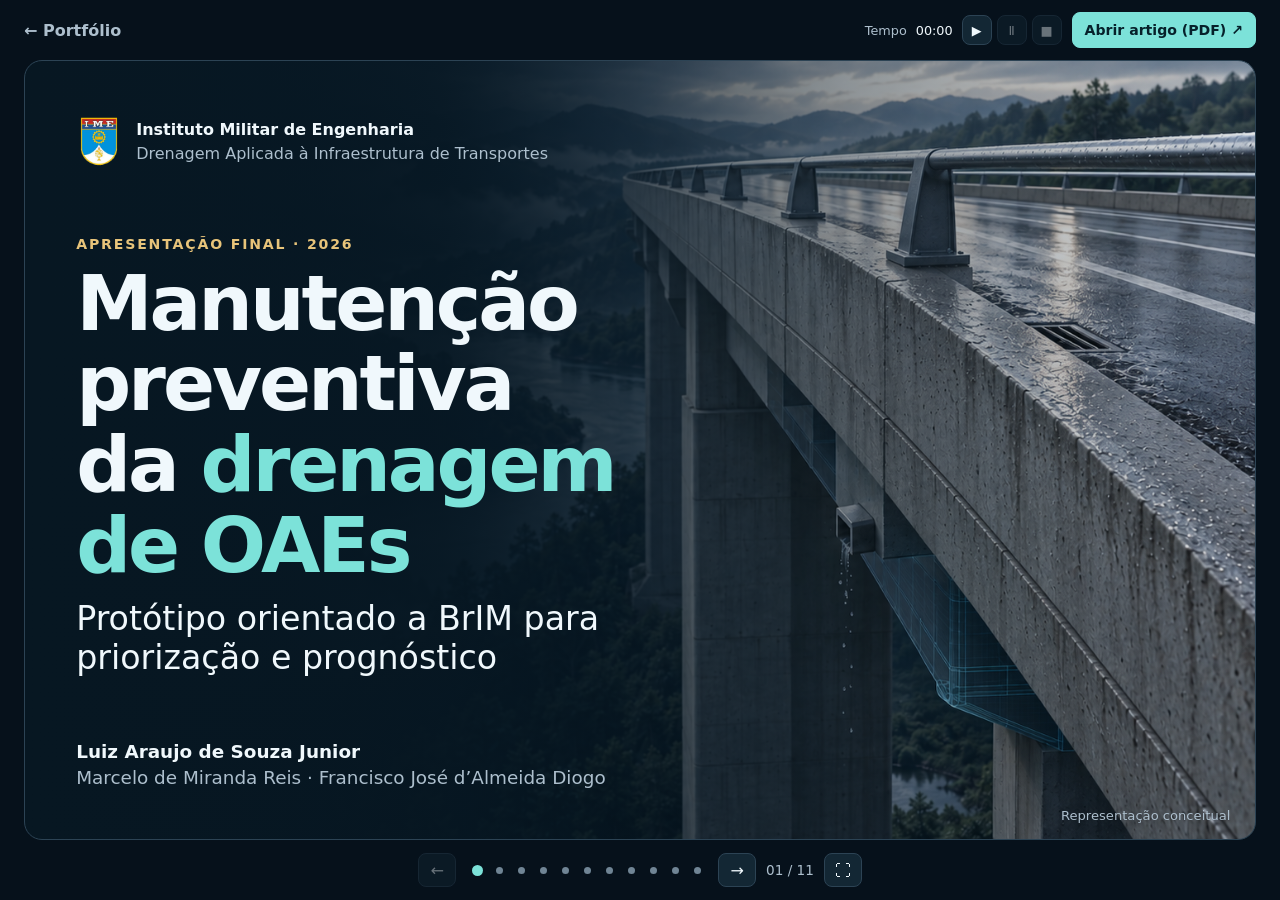
==== commit e24b610e: "Adicionar entrada para demonstração ao vivo da drenagem" ====
--- a/drenagem-infraestrutura-transportes/index.html
+++ b/drenagem-infraestrutura-transportes/index.html
@@ -9,7 +9,7 @@
   <meta property="og:description" content="Apresentação final e acesso ao artigo entregue.">
   <meta property="og:image" content="https://apresentacoes-doutorado.pages.dev/drenagem-infraestrutura-transportes/assets-final/ponte-drenagem-conceitual.png">
   <title>Manutenção preventiva da drenagem de OAEs | IME</title>
-  <link rel="stylesheet" href="final.css">
+  <link rel="stylesheet" href="final.css?v=2">
   <link rel="stylesheet" href="rede-bibliometrica.css?v=3">
   <link rel="stylesheet" href="problema.css?v=5">
   <link rel="stylesheet" href="exposicao-es.css">
@@ -392,8 +392,32 @@
 <div class="panel" data-metodos-conteudo="5" hidden><p class="number">5</p><h2>Obras no piloto documental</h2><p>Os círculos destacam as obras consultadas. Os registros disponíveis por dreno foram insuficientes para avaliar o prognóstico em campo.</p></div>
 </div></div><p class="caption">Fontes do estudo · DNIT/GEOBASES · HidroWeb/ANA · Malha do IBGE</p></section>
 
+    <section class="slide demo-slide" id="demonstracao" aria-labelledby="titulo-demo" hidden>
+      <div class="demo-copy">
+        <header class="slide-head">
+          <p class="eyebrow">06 / Demonstração ao vivo</p>
+          <h2 id="titulo-demo">Da planta à <em>primeira inspeção</em></h2>
+        </header>
+        <p class="demo-intro">Vamos cadastrar uma ponte fictícia e registrar sua primeira inspeção de drenagem.</p>
+        <ol class="demo-steps">
+          <li><span>Cadastrar a OAE em <strong>Minhas OAEs</strong></span></li>
+          <li>Localizar dois drenos na planta</li>
+          <li>Registrar uma obstrução observada</li>
+        </ol>
+        <a class="button demo-open" href="https://drenagem-oae.luizaraujoengkil.chatgpt.site/minhas-oaes" target="_blank" rel="noopener" aria-describedby="demo-link-note">Abrir aplicativo <span aria-hidden="true">↗</span></a>
+        <p class="demo-link-note" id="demo-link-note">Abre o cadastro em uma nova aba.</p>
+      </div>
+      <figure class="demo-preview">
+        <div class="demo-frame">
+          <div class="demo-frame-bar"><span>Drenagem OAE</span><span>Visão geral</span></div>
+          <img src="assets-final/demo-app-planta.webp" width="1105" height="673" alt="Planta da ponte fictícia no aplicativo, com os drenos D01, D02 e D03 marcados no tabuleiro">
+        </div>
+        <figcaption>Planta da ponte de demonstração que já vem cadastrada no protótipo.</figcaption>
+      </figure>
+    </section>
+
     <section class="slide" id="brim" aria-labelledby="titulo-brim" hidden>
-      <header class="slide-head"><p class="eyebrow">06 / Modelo informacional</p><h2 id="titulo-brim">O histórico acompanha cada dispositivo</h2></header>
+      <header class="slide-head"><p class="eyebrow">07 / Modelo informacional</p><h2 id="titulo-brim">O histórico acompanha cada dispositivo</h2></header>
       <div class="split figure-wide">
         <div class="logic">
           <p><b>E</b> Exposição relativa à chuva</p><p><b>C</b> Deficiência funcional observada</p><p><b>K</b> Consequência potencial</p><p><b>U</b> Qualidade e incerteza da evidência</p>
@@ -404,7 +428,7 @@
     </section>
 
     <section class="slide" id="priorizacao" aria-labelledby="titulo-pareto" hidden>
-      <header class="slide-head"><p class="eyebrow">07 / Exercício na ponte de demonstração</p><h2 id="titulo-pareto">Da inspeção à prioridade de manutenção</h2></header>
+      <header class="slide-head"><p class="eyebrow">08 / Exercício na ponte de demonstração</p><h2 id="titulo-pareto">Da inspeção à prioridade de manutenção</h2></header>
       <div class="split figure-wide">
         <div>
           <table><caption>Frentes de Pareto · mesma exposição E = 70</caption><thead><tr><th>Dispositivo</th><th>C</th><th>K</th><th>Frente</th></tr></thead><tbody><tr><th scope="row">D02</th><td>2</td><td>3</td><td class="accent">F1</td></tr><tr><th scope="row">D03</th><td>1</td><td>2</td><td>F2</td></tr><tr><th scope="row">D01</th><td>0</td><td>1</td><td>F3</td></tr></tbody></table>
@@ -416,7 +440,7 @@
     </section>
 
     <section class="slide" id="prognostico" aria-labelledby="titulo-prognostico" hidden>
-      <header class="slide-head"><p class="eyebrow">08 / Exercício de prognóstico</p><h2 id="titulo-prognostico">Quando a curva cruza o limiar de alerta?</h2></header>
+      <header class="slide-head"><p class="eyebrow">09 / Exercício de prognóstico</p><h2 id="titulo-prognostico">Quando a curva cruza o limiar de alerta?</h2></header>
       <div class="split figure-wide">
         <div>
           <p class="big-number">27,2%</p><p class="lead">Probabilidade estimada de perda de função nos 90 dias seguintes, dado que o D02 estava funcional no dia 60.</p>
@@ -428,7 +452,7 @@
     </section>
 
     <section class="slide close" id="contribuicao" aria-labelledby="titulo-final" hidden>
-      <header class="slide-head"><p class="eyebrow">09 / Contribuição e próximos dados</p><h2 id="titulo-final">Um histórico rastreável para a manutenção preventiva</h2></header>
+      <header class="slide-head"><p class="eyebrow">10 / Contribuição e próximos dados</p><h2 id="titulo-final">Um histórico rastreável para a manutenção preventiva</h2></header>
       <div class="steps">
         <div><b>01</b><h3>Registrar</h3><p>Vincular inspeções, evidências e intervenções ao dispositivo.</p></div>
         <div><b>02</b><h3>Priorizar</h3><p>Documentar as frentes de manutenção e a origem de cada evidência.</p></div>
@@ -443,7 +467,7 @@
     <button type="button" id="previous" aria-label="Slide anterior">←</button>
     <div class="markers" id="markers" role="group" aria-label="Escolher slide"></div>
     <button type="button" id="next" aria-label="Próximo slide">→</button>
-    <span id="counter" aria-live="polite">01 / 10</span>
+    <span id="counter" aria-live="polite">01 / 11</span>
     <button type="button" id="fullscreen" aria-label="Tela cheia" title="Tela cheia (F)">⛶</button>
   </nav>
 </body>
--- a/drenagem-infraestrutura-transportes/final.css
+++ b/drenagem-infraestrutura-transportes/final.css
@@ -94,6 +94,84 @@
 .slide .lead { font-size: clamp(1.02rem, 1.85vw, 1.8rem); }
 .split .button { margin-top: 14px; }
 .actions { display: flex; gap: 10px; flex-wrap: wrap; }
+.slide.demo-slide {
+  display: grid;
+  grid-template-columns: minmax(0, .9fr) minmax(0, 1.25fr);
+  align-items: center;
+  gap: clamp(24px, 4.2vw, 74px);
+  background: radial-gradient(ellipse at 84% 48%, #164353, var(--stage) 69%);
+}
+.demo-copy h2 { text-wrap: initial; }
+.demo-copy h2 em { display: block; }
+.slide .demo-intro {
+  margin-top: 15px;
+  max-width: 37ch;
+  color: var(--muted);
+  font-size: clamp(1rem, 1.55vw, 1.35rem);
+}
+.demo-steps {
+  list-style: none;
+  counter-reset: demo-step;
+  margin: clamp(14px, 3vh, 28px) 0;
+  padding: 0;
+}
+.demo-steps li {
+  display: flex;
+  align-items: baseline;
+  gap: .8rem;
+  border-top: 1px solid var(--edge);
+  padding: .65em 0;
+  font-size: clamp(.92rem, 1.25vw, 1.15rem);
+}
+.demo-steps li::before {
+  counter-increment: demo-step;
+  content: counter(demo-step, decimal-leading-zero);
+  color: var(--accent);
+  font-size: .83em;
+  font-weight: 700;
+  font-variant-numeric: tabular-nums;
+}
+.button.demo-open {
+  justify-content: space-between;
+  gap: 24px;
+  min-height: 50px;
+  padding: 10px 19px;
+  border-color: var(--accent);
+  border-radius: 10px;
+  background: var(--accent);
+  color: #06212b;
+  font-size: 1rem;
+  font-weight: 750;
+}
+.button.demo-open:hover { background: #aff4eb; }
+.slide .demo-link-note { margin-top: 8px; color: var(--muted); font-size: .82rem; }
+.demo-preview { margin: 0; min-width: 0; }
+.demo-frame {
+  padding: 0 7px 7px;
+  border: 1px solid #447184;
+  border-radius: 17px;
+  background: #102c3d;
+  box-shadow: 0 22px 54px #040e177a;
+}
+.demo-frame-bar {
+  display: flex;
+  align-items: center;
+  justify-content: space-between;
+  gap: 10px;
+  padding: 9px 8px 10px;
+  color: var(--muted);
+  font-size: clamp(.75rem, 1.05vw, .92rem);
+}
+.demo-frame-bar span:first-child { color: var(--ink); font-weight: 700; }
+.demo-frame img { display: block; width: 100%; height: auto; border-radius: 10px; }
+.demo-preview figcaption { margin-top: 12px; line-height: 1.4; }
+@media screen and (prefers-reduced-motion: no-preference) {
+  .demo-slide:not([hidden]) .demo-preview { animation: demo-appear .65s ease-out both; }
+  @keyframes demo-appear {
+    from { opacity: 0; transform: translateY(10px); }
+    to { opacity: 1; transform: translateY(0); }
+  }
+}
 .controls { justify-content: center; }
 .controls button { min-width: 38px; min-height: 34px; }
 .markers { display: flex; align-items: center; }
@@ -110,6 +188,7 @@
   .bar { position: sticky; top: 0; z-index: 2; background: var(--body); min-height: 54px; }
   .slide { min-height: calc(100svh - 109px); border-radius: 12px; }
   .split { grid-template-columns: 1fr; }
+  .slide.demo-slide { grid-template-columns: 1fr; align-content: center; }
   .figure img { width: 100%; height: auto; max-height: 310px; }
   .controls { position: sticky; bottom: 0; background: var(--body); min-height: 55px; }
   .cover { background-position: center, 60% center; }
@@ -129,11 +208,15 @@
   .controls button { min-width: 31px; }
   .markers button { min-width: 0; width: 18px; }
 }
+@media (max-width: 360px) {
+  .markers button { width: 12px; }
+}
 @media print {
   @page { size: landscape; margin: 0; }
   body { padding: 0; color: black; background: white; display: block; }
   .bar, .controls, .skip { display: none; }
   #stage { display: block; }
   .slide, .slide[hidden] { display: flex !important; min-height: 190mm !important; break-after: page; border: 0; border-radius: 0; color: var(--ink); print-color-adjust: exact; -webkit-print-color-adjust: exact; }
+  .slide.demo-slide { display: grid !important; }
   .slide:last-child { break-after: auto; }
 }
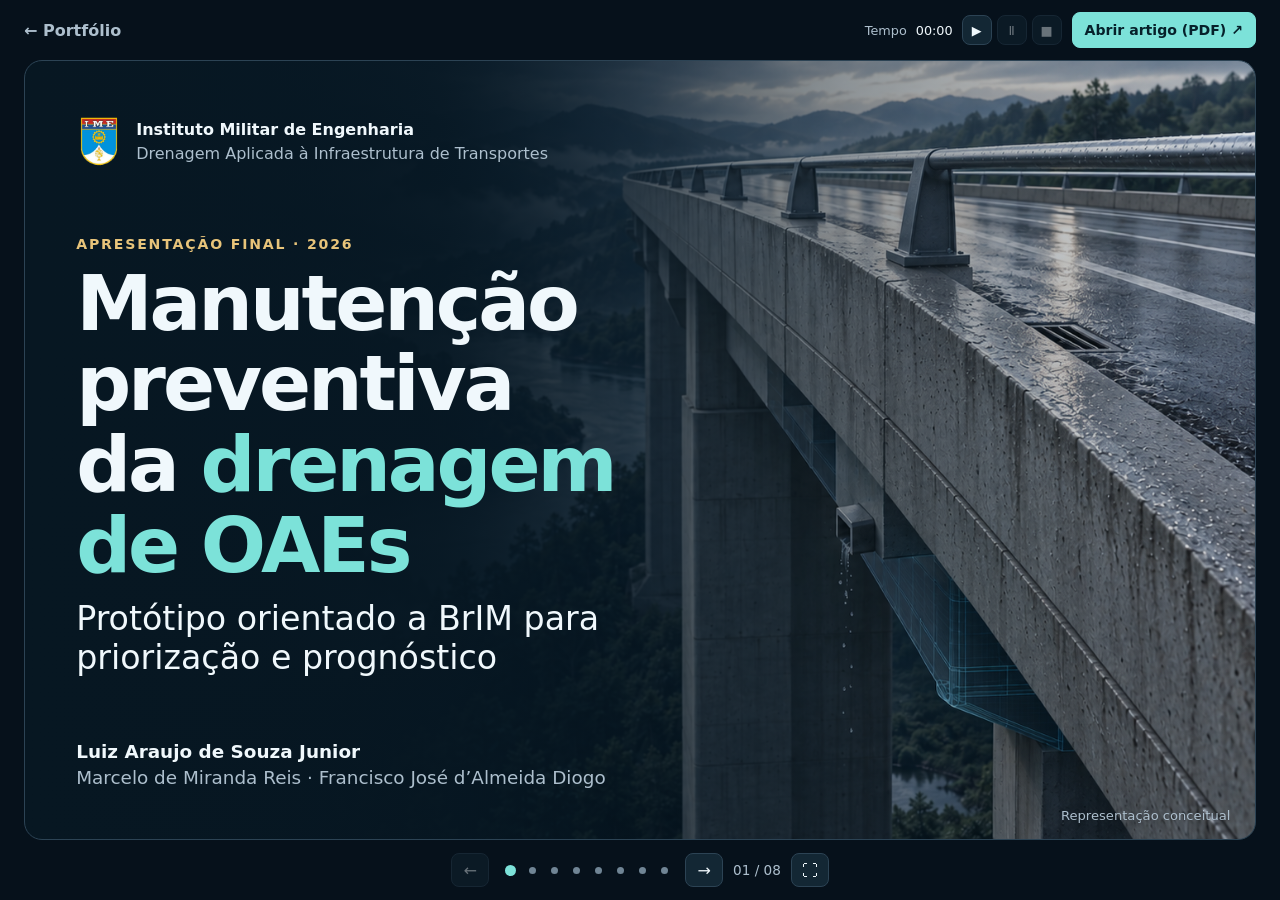
==== commit 459dc07e: "Finalizar apresentação de drenagem com demonstração e durabilidade" ====
--- a/drenagem-infraestrutura-transportes/index.html
+++ b/drenagem-infraestrutura-transportes/index.html
@@ -9,7 +9,7 @@
   <meta property="og:description" content="Apresentação final e acesso ao artigo entregue.">
   <meta property="og:image" content="https://apresentacoes-doutorado.pages.dev/drenagem-infraestrutura-transportes/assets-final/ponte-drenagem-conceitual.png">
   <title>Manutenção preventiva da drenagem de OAEs | IME</title>
-  <link rel="stylesheet" href="final.css?v=2">
+  <link rel="stylesheet" href="final.css?v=3">
   <link rel="stylesheet" href="rede-bibliometrica.css?v=3">
   <link rel="stylesheet" href="problema.css?v=5">
   <link rel="stylesheet" href="exposicao-es.css">
@@ -396,13 +396,12 @@
       <div class="demo-copy">
         <header class="slide-head">
           <p class="eyebrow">06 / Demonstração ao vivo</p>
-          <h2 id="titulo-demo">Da planta à <em>primeira inspeção</em></h2>
+          <h2 id="titulo-demo">Do histórico <em>à decisão</em></h2>
         </header>
-        <p class="demo-intro">Vamos cadastrar uma ponte fictícia e registrar sua primeira inspeção de drenagem.</p>
+        <p class="demo-intro">Cadastre uma ponte fictícia, registre a obstrução de um dreno e confira a inspeção no Histórico.</p>
         <ol class="demo-steps">
-          <li><span>Cadastrar a OAE em <strong>Minhas OAEs</strong></span></li>
-          <li>Localizar dois drenos na planta</li>
-          <li>Registrar uma obstrução observada</li>
+          <li>Qual dreno deve receber atenção primeiro?</li>
+          <li>Quando a curva cruza o limiar de alerta?</li>
         </ol>
         <a class="button demo-open" href="https://drenagem-oae.luizaraujoengkil.chatgpt.site/minhas-oaes" target="_blank" rel="noopener" aria-describedby="demo-link-note">Abrir aplicativo <span aria-hidden="true">↗</span></a>
         <p class="demo-link-note" id="demo-link-note">Abre o cadastro em uma nova aba.</p>
@@ -412,54 +411,30 @@
           <div class="demo-frame-bar"><span>Drenagem OAE</span><span>Visão geral</span></div>
           <img src="assets-final/demo-app-planta.webp" width="1105" height="673" alt="Planta da ponte fictícia no aplicativo, com os drenos D01, D02 e D03 marcados no tabuleiro">
         </div>
-        <figcaption>Planta da ponte de demonstração que já vem cadastrada no protótipo.</figcaption>
+        <figcaption>A ponte de demonstração já tem dados fictícios para priorização e prognóstico. <a href="assets-final/modelo.webp" target="_blank" rel="noopener">Modelo BrIM do artigo (Fig. 1) ↗</a></figcaption>
       </figure>
     </section>
 
-    <section class="slide" id="brim" aria-labelledby="titulo-brim" hidden>
-      <header class="slide-head"><p class="eyebrow">07 / Modelo informacional</p><h2 id="titulo-brim">O histórico acompanha cada dispositivo</h2></header>
-      <div class="split figure-wide">
-        <div class="logic">
-          <p><b>E</b> Exposição relativa à chuva</p><p><b>C</b> Deficiência funcional observada</p><p><b>K</b> Consequência potencial</p><p><b>U</b> Qualidade e incerteza da evidência</p>
-          <p class="note">E combina três escores obtidos com pesos iguais, entropia de Shannon e análise de componentes principais.</p>
+    <section class="slide close" id="contribuicao" aria-labelledby="titulo-final" hidden>
+      <div class="split closing-layout">
+        <div class="closing-copy">
+          <header class="slide-head">
+            <p class="eyebrow">07 / Encerramento</p>
+            <h2 id="titulo-final">Um histórico rastreável para a <em>manutenção preventiva</em></h2>
+          </header>
+          <ul class="closing-points">
+            <li><strong>Registrar</strong> inspeções e intervenções por dreno.</li>
+            <li><strong>Priorizar</strong> com base em exposição, deficiência e consequência.</li>
+            <li><strong>Acompanhar</strong> a chance de perda de função ao longo do tempo.</li>
+          </ul>
+          <p class="closing-note">Registros de campo são o próximo passo para testar as prioridades e avaliar as estimativas.</p>
+          <div class="actions"><a class="button pdf" href="artigo-entregue.pdf" target="_blank" rel="noopener">Ler artigo entregue (PDF) ↗</a><a class="button" href="https://drenagem-oae.luizaraujoengkil.chatgpt.site/" target="_blank" rel="noopener">Abrir protótipo ↗</a></div>
         </div>
-        <figure class="figure"><a href="assets-final/modelo.webp" target="_blank" rel="noopener"><img src="assets-final/modelo.webp" alt="Estrutura BrIM que relaciona exposição, condição e consequência a cada dispositivo e ao seu histórico"></a><figcaption>Figura 1 do artigo · Estrutura informacional e encaminhamentos.</figcaption></figure>
-      </div>
-    </section>
-
-    <section class="slide" id="priorizacao" aria-labelledby="titulo-pareto" hidden>
-      <header class="slide-head"><p class="eyebrow">08 / Exercício na ponte de demonstração</p><h2 id="titulo-pareto">Da inspeção à prioridade de manutenção</h2></header>
-      <div class="split figure-wide">
-        <div>
-          <table><caption>Frentes de Pareto · mesma exposição E = 70</caption><thead><tr><th>Dispositivo</th><th>C</th><th>K</th><th>Frente</th></tr></thead><tbody><tr><th scope="row">D02</th><td>2</td><td>3</td><td class="accent">F1</td></tr><tr><th scope="row">D03</th><td>1</td><td>2</td><td>F2</td></tr><tr><th scope="row">D01</th><td>0</td><td>1</td><td>F3</td></tr></tbody></table>
-          <p class="note">O D02 ocupa a primeira frente por reunir maior deficiência e maior consequência neste cenário.</p>
-          <a class="button" href="https://drenagem-oae.luizaraujoengkil.chatgpt.site/#risk" target="_blank" rel="noopener">Abrir priorização no protótipo ↗</a>
-        </div>
-        <figure class="figure"><a href="assets-final/planta.webp" target="_blank" rel="noopener"><img src="assets-final/planta.webp" alt="Planta da ponte de demonstração com posição dos drenos, caimento e pontos de retenção"></a><figcaption>Quadro 2 e Figura B4 do artigo · Exercício demonstrativo.</figcaption></figure>
-      </div>
-    </section>
-
-    <section class="slide" id="prognostico" aria-labelledby="titulo-prognostico" hidden>
-      <header class="slide-head"><p class="eyebrow">09 / Exercício de prognóstico</p><h2 id="titulo-prognostico">Quando a curva cruza o limiar de alerta?</h2></header>
-      <div class="split figure-wide">
-        <div>
-          <p class="big-number">27,2%</p><p class="lead">Probabilidade estimada de perda de função nos 90 dias seguintes, dado que o D02 estava funcional no dia 60.</p>
-          <p class="note">Kaplan–Meier · 24 acompanhamentos simulados, com 11 perdas e 13 censuras à direita. O limiar ilustrativo de 25% foi cruzado após 84 dias da referência.</p>
-          <a class="button" href="https://drenagem-oae.luizaraujoengkil.chatgpt.site/#survival" target="_blank" rel="noopener">Abrir prognóstico no protótipo ↗</a>
-        </div>
-        <figure class="figure"><a href="assets-final/prognostico.webp" target="_blank" rel="noopener"><img src="assets-final/prognostico.webp" alt="Curva de probabilidade de perda de função de D02 com o marco e a faixa de alerta"></a><figcaption>Figura B6 do artigo · Curva e faixa de alerta no exercício simulado.</figcaption></figure>
-      </div>
-    </section>
-
-    <section class="slide close" id="contribuicao" aria-labelledby="titulo-final" hidden>
-      <header class="slide-head"><p class="eyebrow">10 / Contribuição e próximos dados</p><h2 id="titulo-final">Um histórico rastreável para a manutenção preventiva</h2></header>
-      <div class="steps">
-        <div><b>01</b><h3>Registrar</h3><p>Vincular inspeções, evidências e intervenções ao dispositivo.</p></div>
-        <div><b>02</b><h3>Priorizar</h3><p>Documentar as frentes de manutenção e a origem de cada evidência.</p></div>
-        <div><b>03</b><h3>Acompanhar</h3><p>Atualizar estimativas e compará-las com novos registros de campo.</p></div>
-      </div>
-      <p class="note">A exportação JSON preserva os vínculos e prepara a integração com sistemas de gestão, BrIM e gêmeos digitais.</p>
-      <div class="actions"><a class="button pdf" href="artigo-entregue.pdf" target="_blank" rel="noopener">Ler artigo entregue (PDF) ↗</a><a class="button" href="https://drenagem-oae.luizaraujoengkil.chatgpt.site/" target="_blank" rel="noopener">Abrir protótipo ↗</a></div>
+        <figure class="closing-figure">
+          <img src="assets-final/durabilidade-armadura.webp" width="1448" height="1086" alt="Corte de um tabuleiro com água acumulada junto ao dreno, umidade na fissura e barras de aço corroídas expostas pelo destacamento do concreto.">
+          <figcaption>Corte ilustrativo do tabuleiro com empoçamento junto ao dreno, fissura e corrosão da armadura.</figcaption>
+        </figure>
+      </div>
     </section>
   </main>
 
@@ -467,7 +442,7 @@
     <button type="button" id="previous" aria-label="Slide anterior">←</button>
     <div class="markers" id="markers" role="group" aria-label="Escolher slide"></div>
     <button type="button" id="next" aria-label="Próximo slide">→</button>
-    <span id="counter" aria-live="polite">01 / 11</span>
+    <span id="counter" aria-live="polite">01 / 08</span>
     <button type="button" id="fullscreen" aria-label="Tela cheia" title="Tela cheia (F)">⛶</button>
   </nav>
 </body>
--- a/drenagem-infraestrutura-transportes/final.css
+++ b/drenagem-infraestrutura-transportes/final.css
@@ -165,6 +165,17 @@
 .demo-frame-bar span:first-child { color: var(--ink); font-weight: 700; }
 .demo-frame img { display: block; width: 100%; height: auto; border-radius: 10px; }
 .demo-preview figcaption { margin-top: 12px; line-height: 1.4; }
+.closing-layout { gap: clamp(18px, 3vw, 45px); }
+.closing-copy { display: grid; gap: clamp(12px, 2vh, 22px); }
+.closing-copy h2 { font-size: clamp(2rem, 3.65vw, 3.85rem); text-wrap: initial; }
+.closing-points { display: grid; gap: 8px; margin: 0; padding: 0; list-style: none; }
+.closing-points li { padding-top: 8px; border-top: 1px solid var(--edge); font-size: clamp(.96rem, 1.35vw, 1.28rem); line-height: 1.35; }
+.closing-points strong { color: var(--accent); }
+.closing-note { color: var(--muted); font-size: clamp(.87rem, 1.15vw, 1.04rem); }
+.closing-copy .button { margin-top: 0; }
+.closing-figure { margin: 0; min-width: 0; }
+.closing-figure img { display: block; width: 100%; height: auto; border: 1px solid var(--edge); border-radius: 12px; }
+.closing-figure figcaption { margin-top: 8px; line-height: 1.4; }
 @media screen and (prefers-reduced-motion: no-preference) {
   .demo-slide:not([hidden]) .demo-preview { animation: demo-appear .65s ease-out both; }
   @keyframes demo-appear {
@@ -187,6 +198,7 @@
   body { padding: 0 10px; }
   .bar { position: sticky; top: 0; z-index: 2; background: var(--body); min-height: 54px; }
   .slide { min-height: calc(100svh - 109px); border-radius: 12px; }
+  .slide.close { scroll-margin-top: 54px; }
   .split { grid-template-columns: 1fr; }
   .slide.demo-slide { grid-template-columns: 1fr; align-content: center; }
   .figure img { width: 100%; height: auto; max-height: 310px; }
